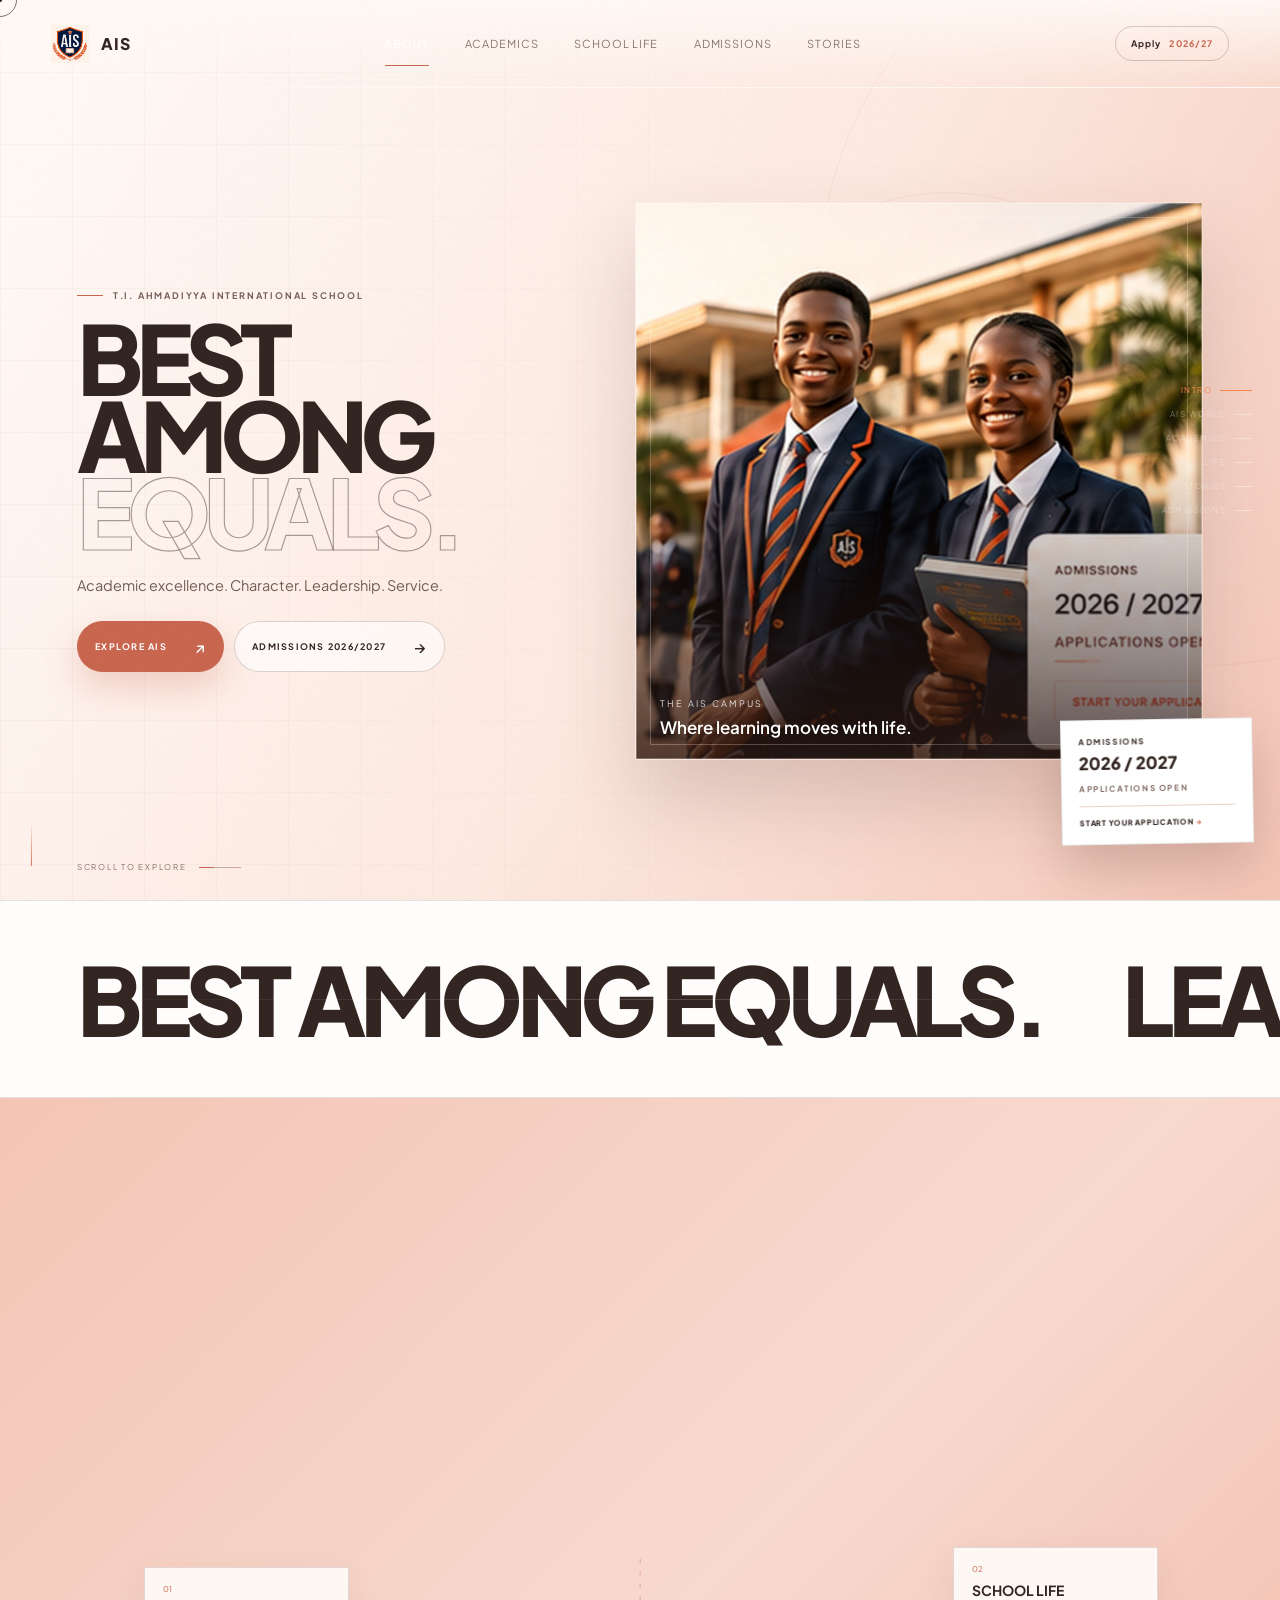
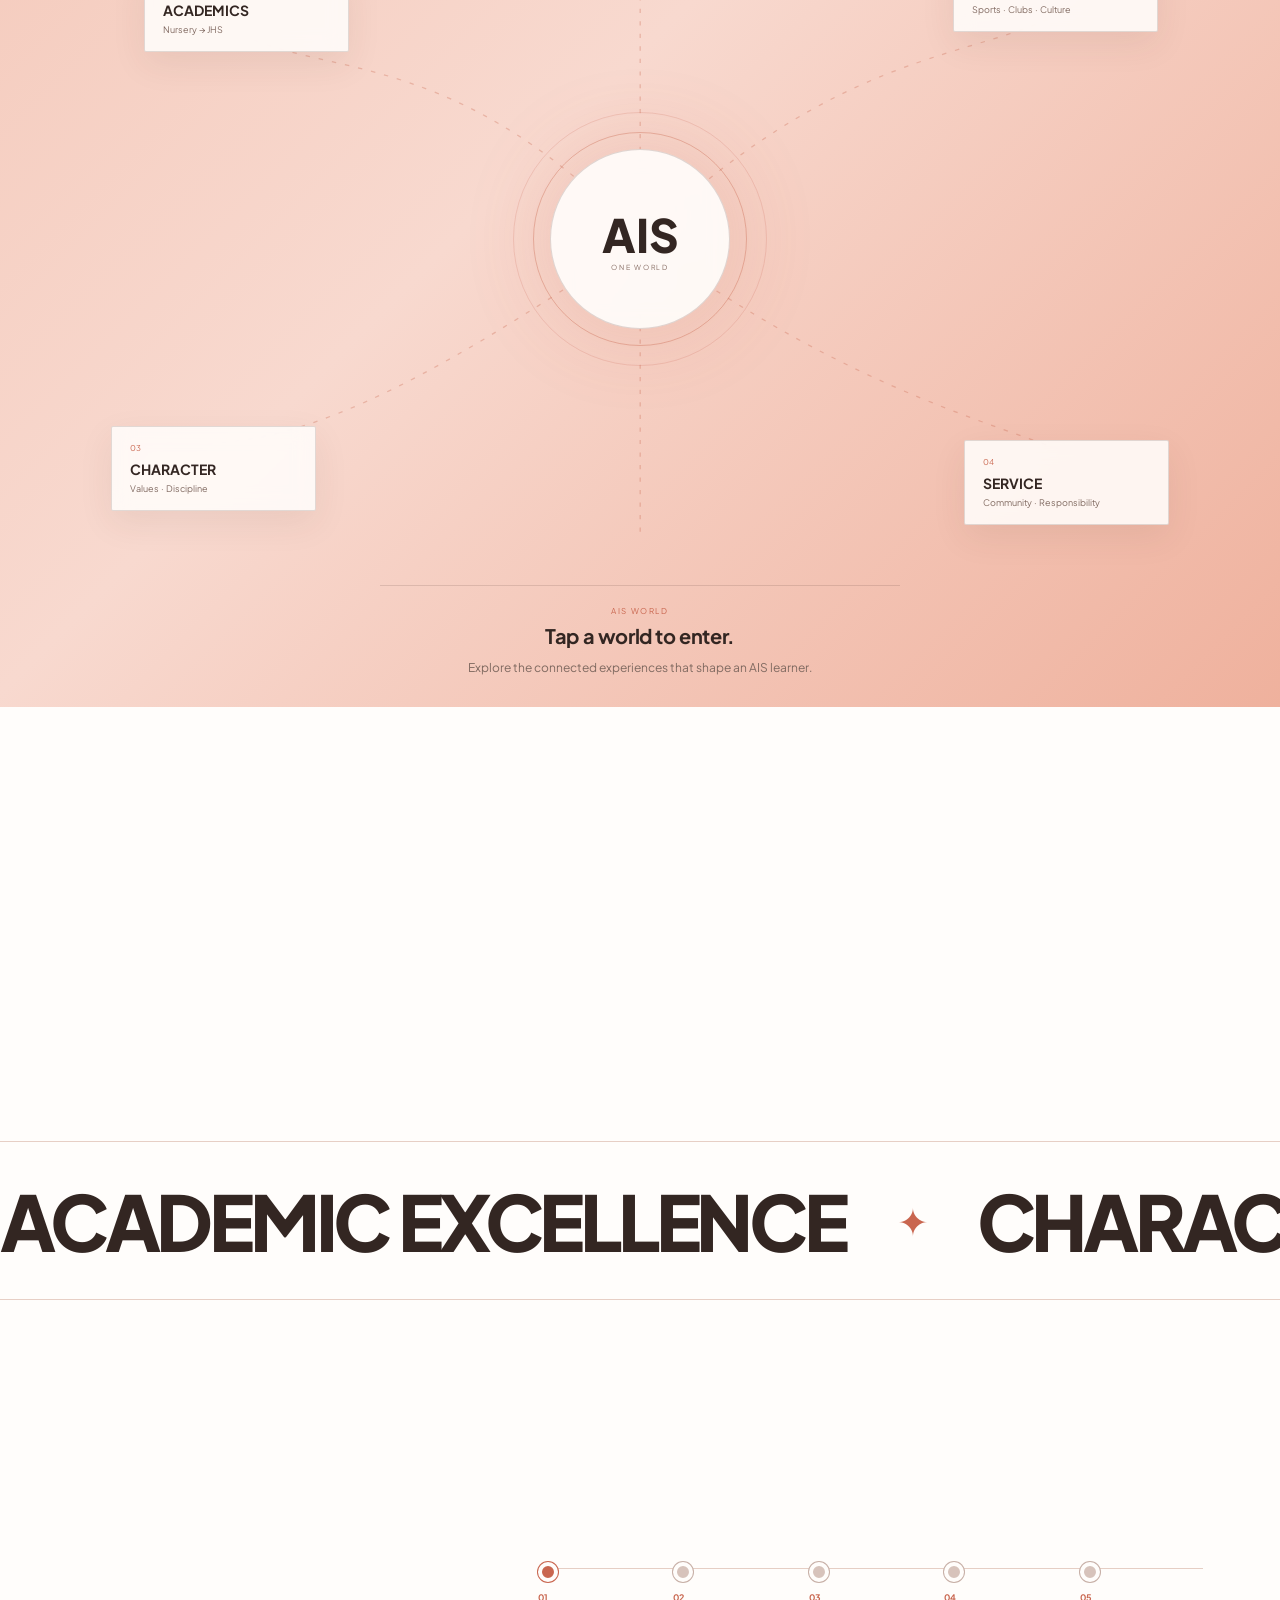
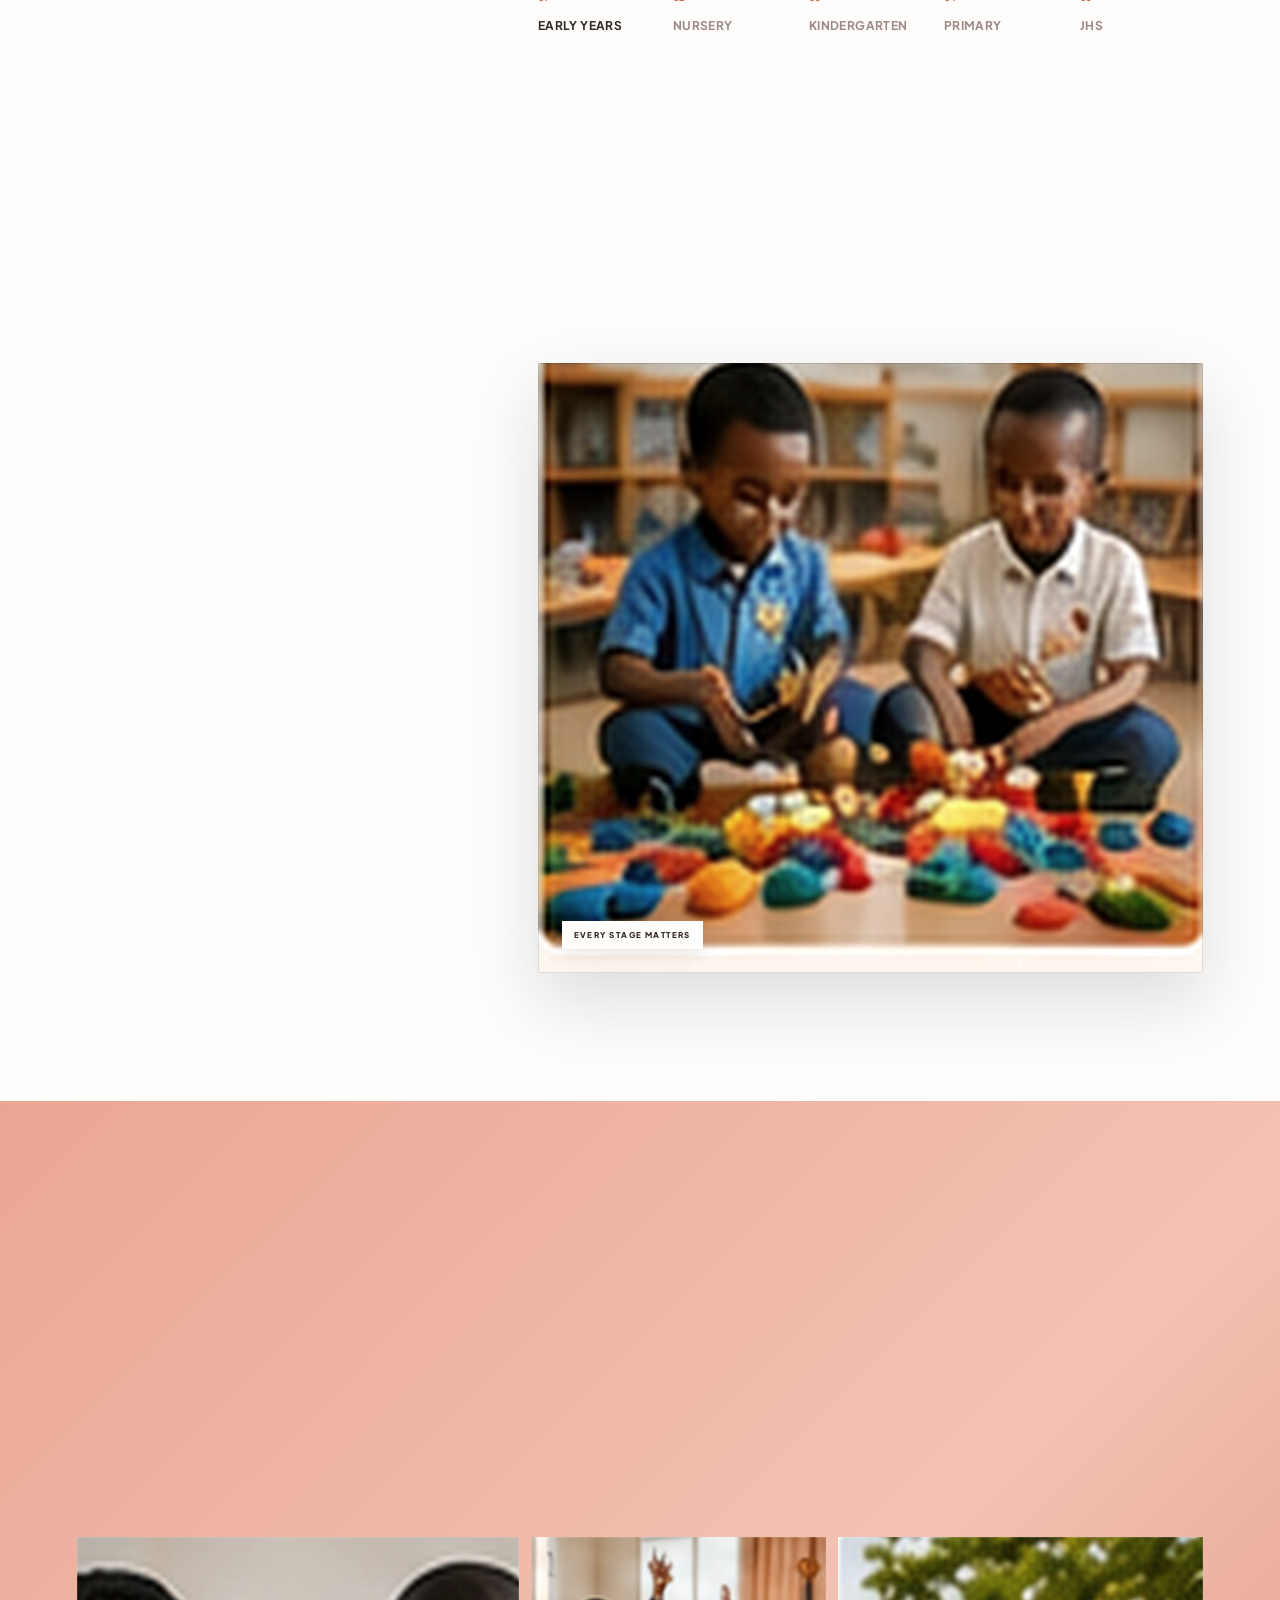
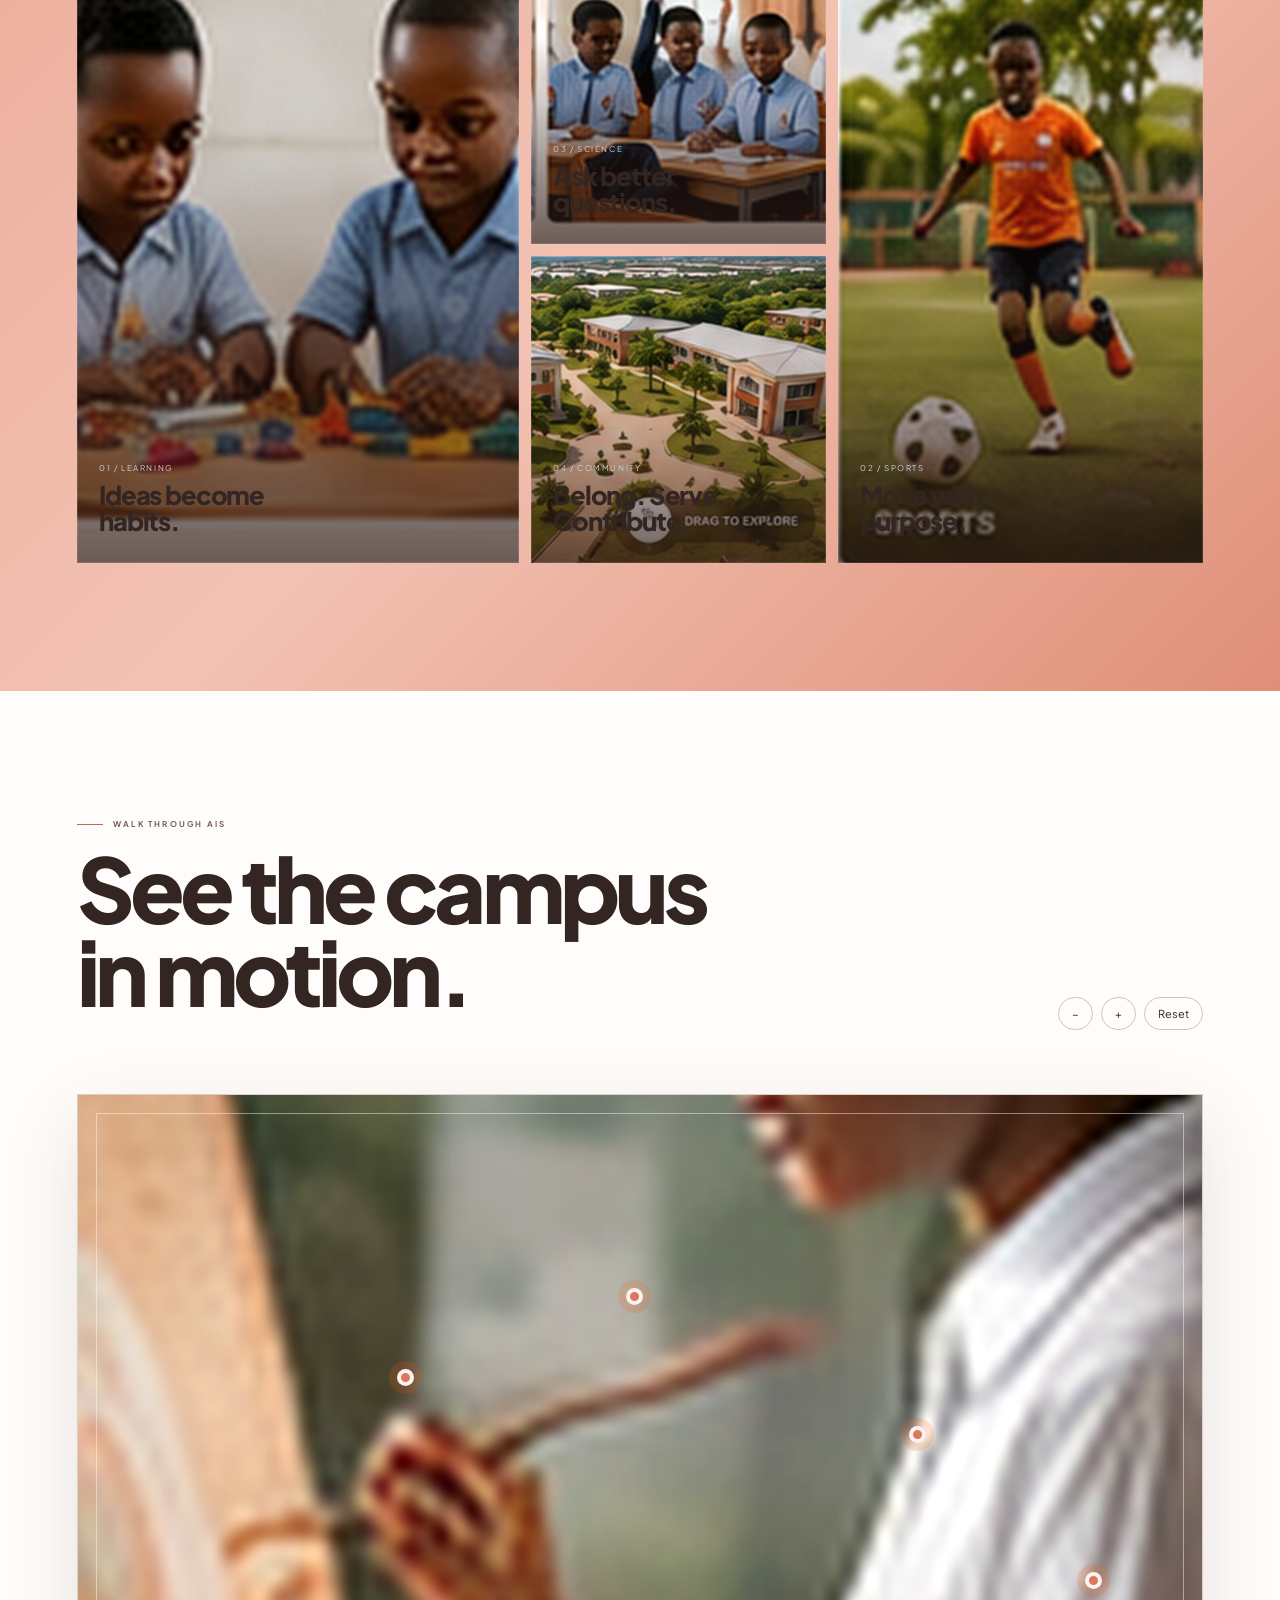
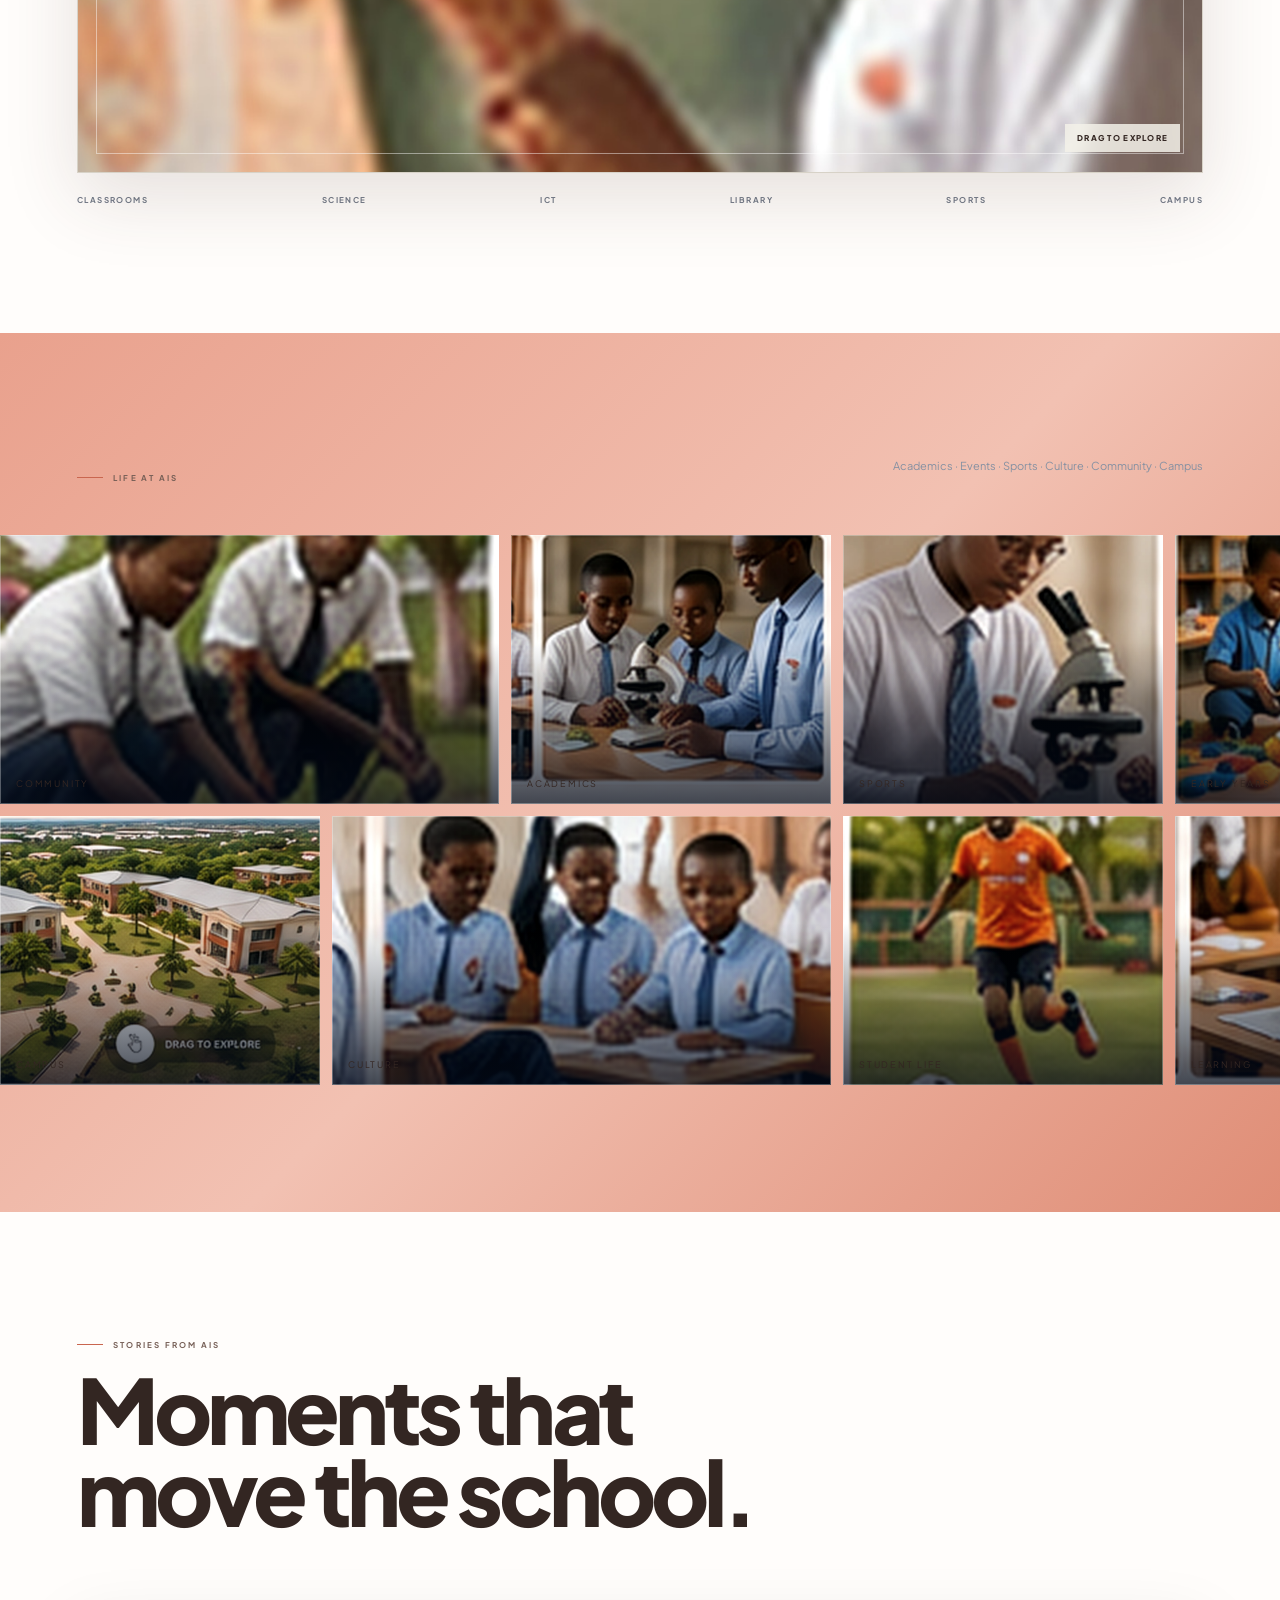
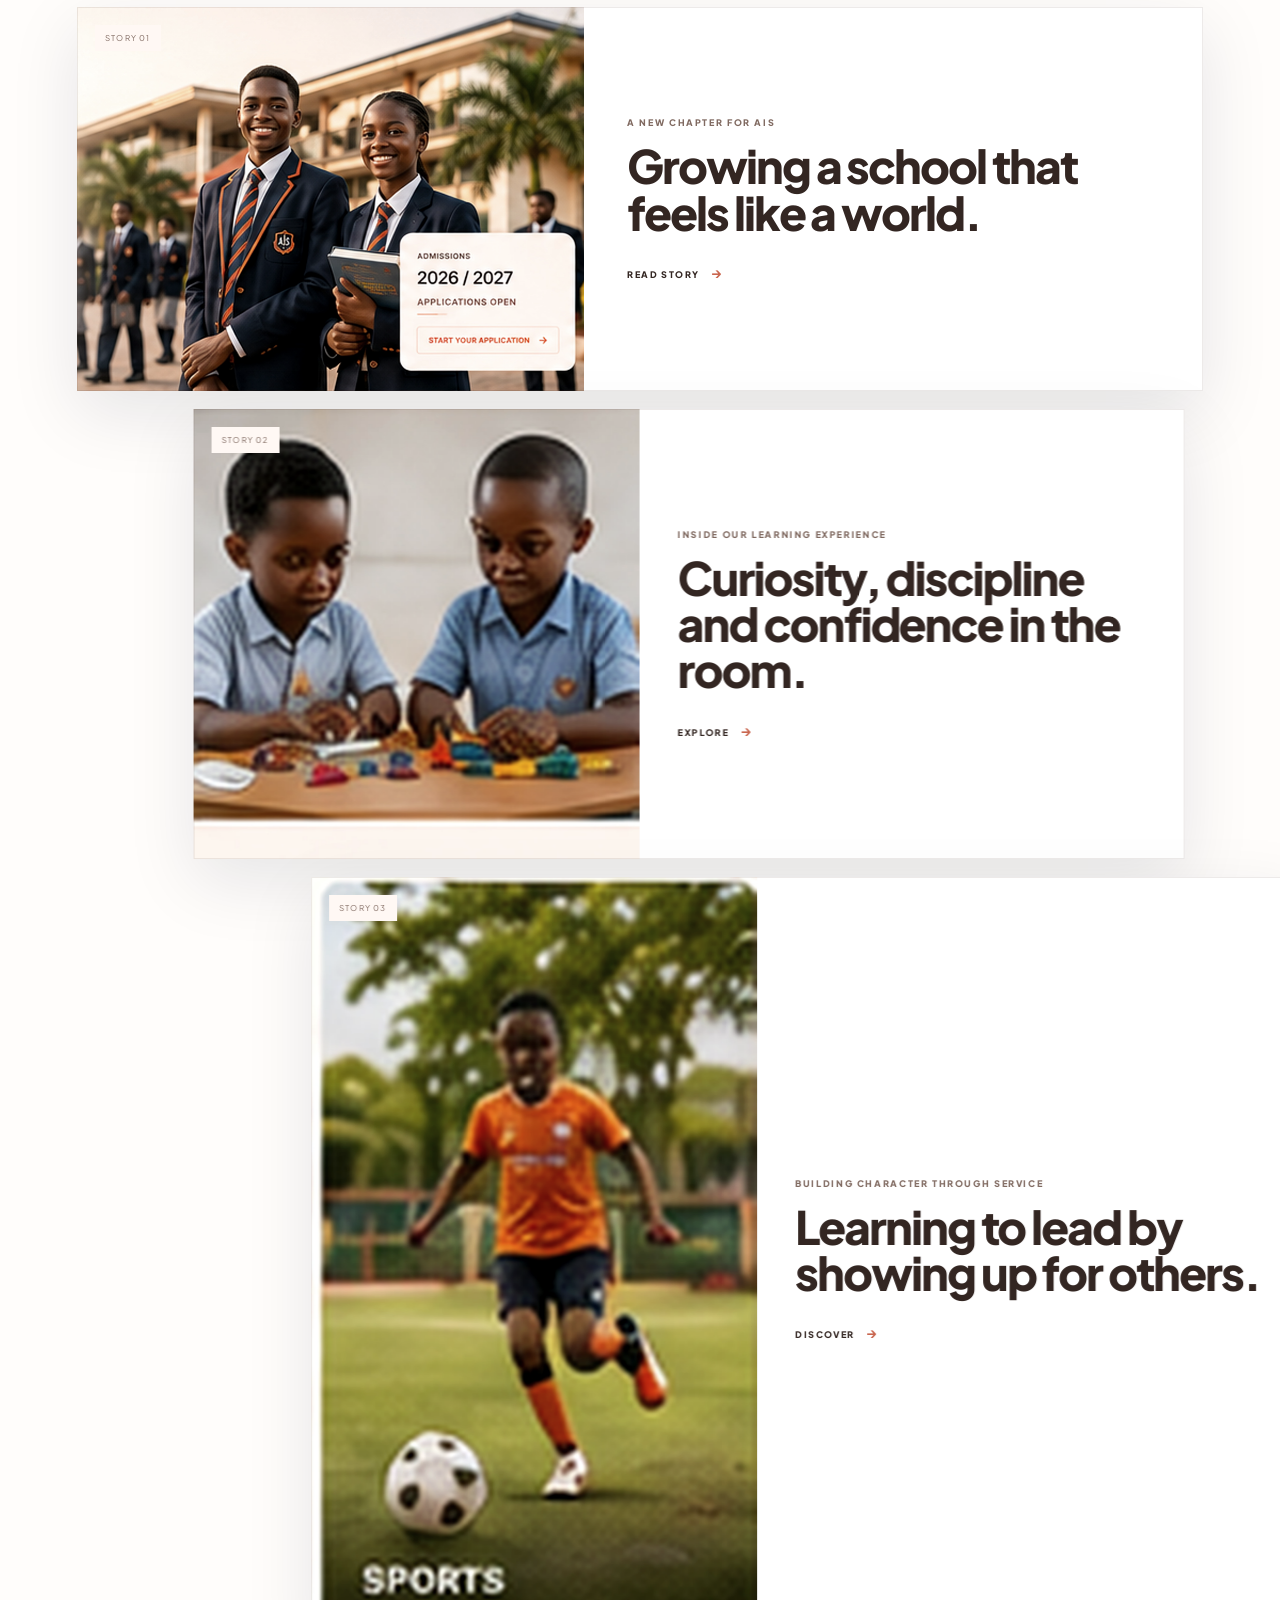
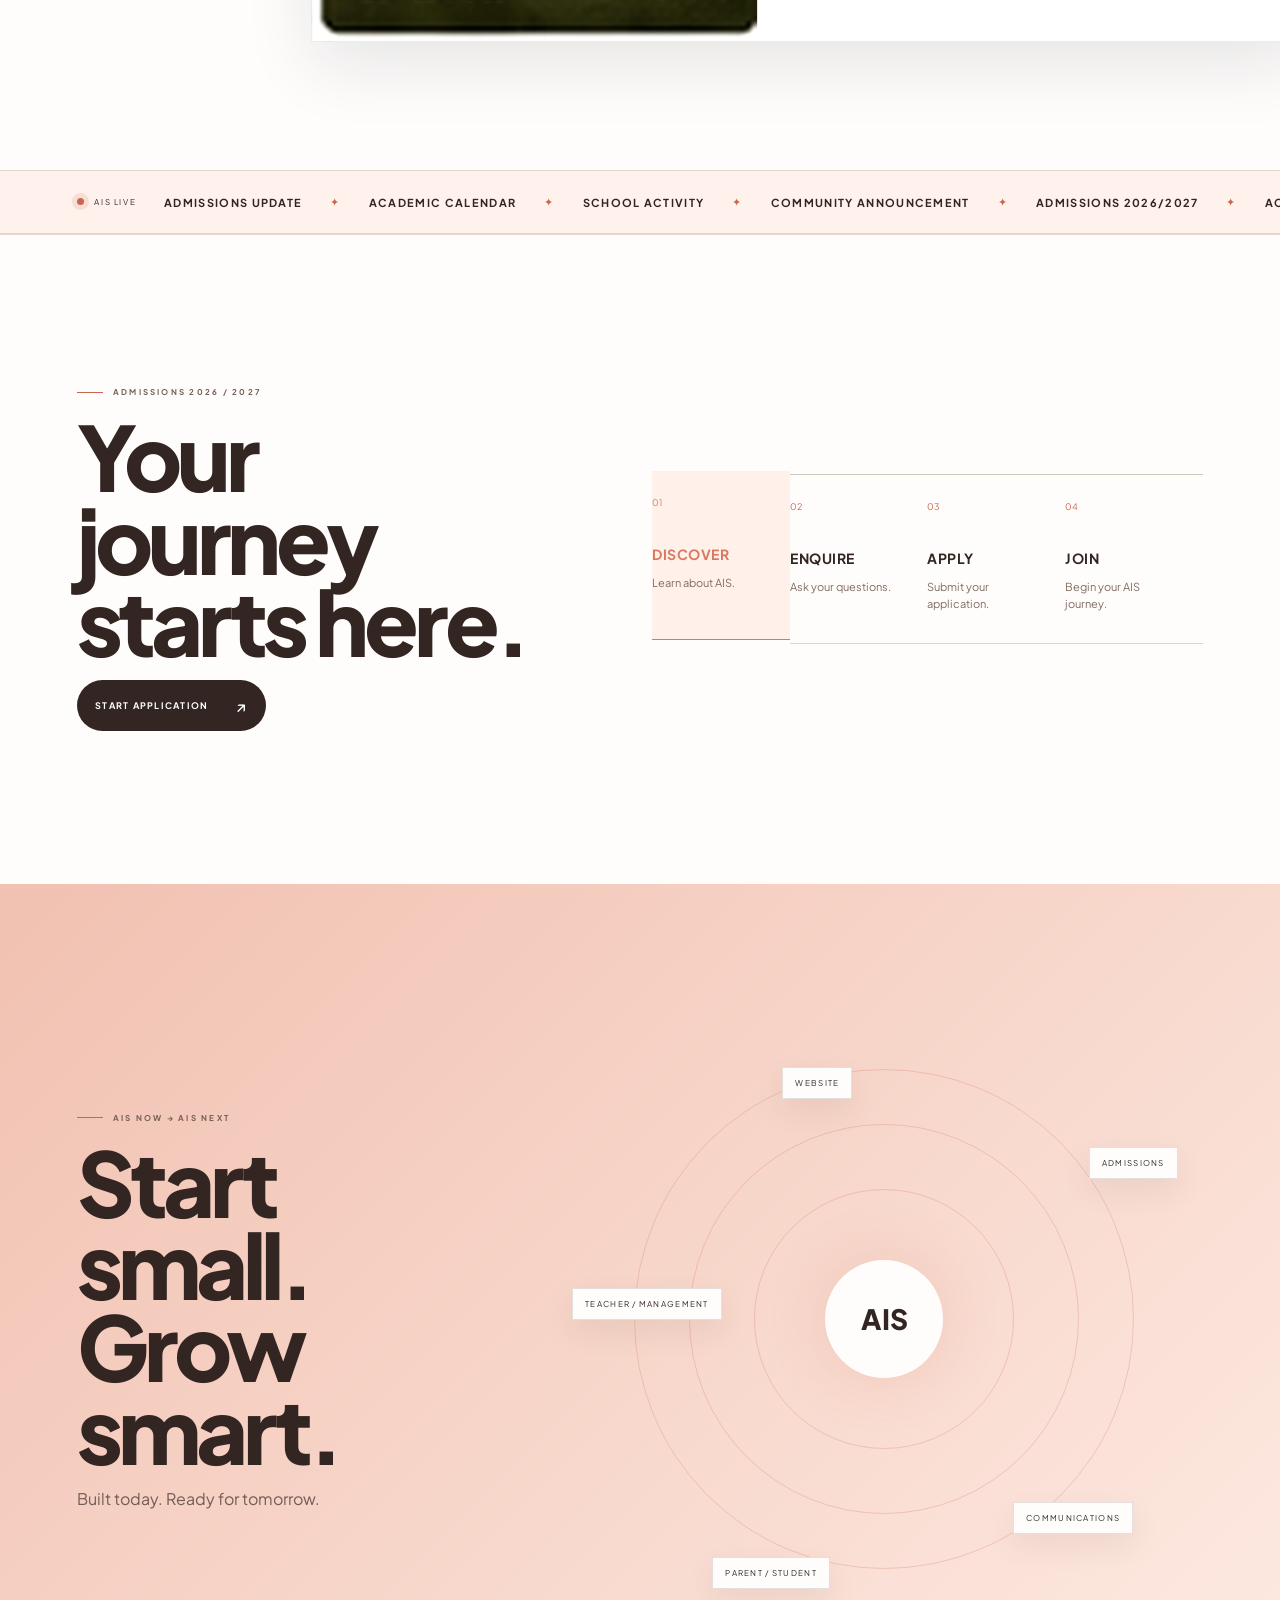
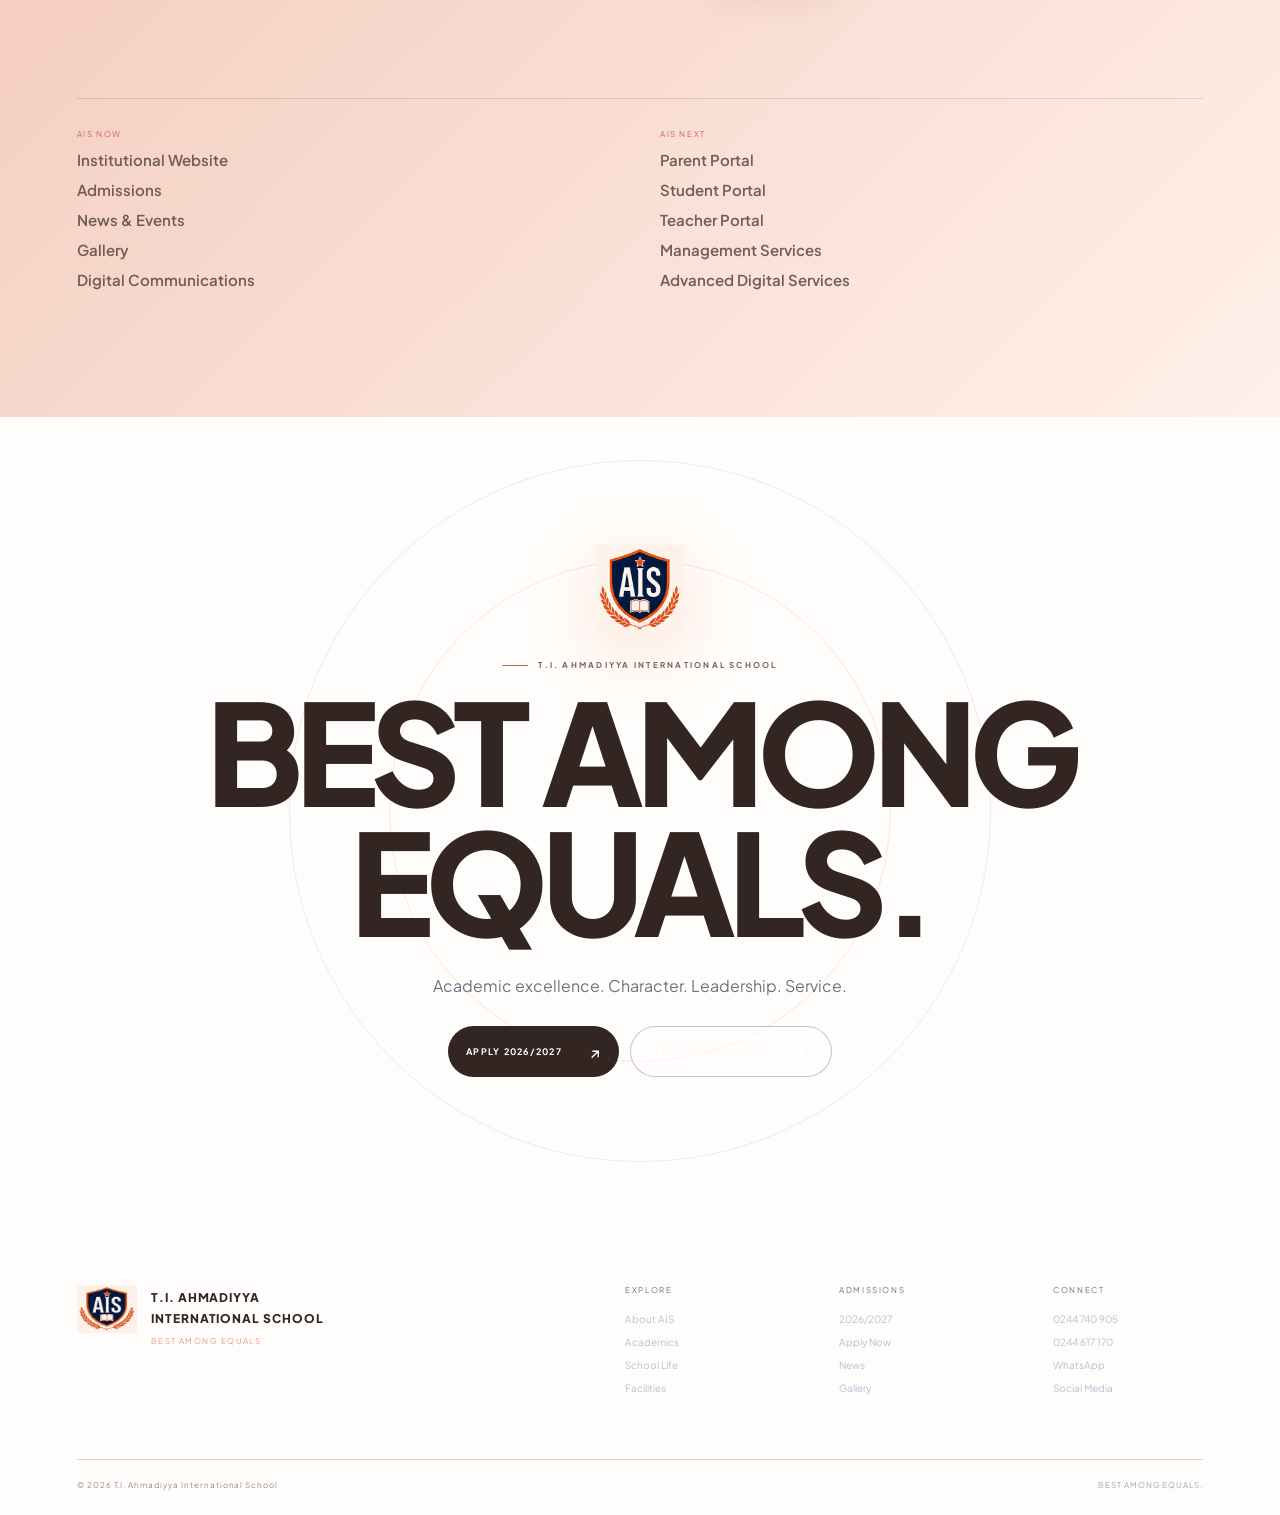
==== index.html @ 8cc14d1c "Add files via upload" ====
<!doctype html>
<html lang="en">
<head>
<meta charset="utf-8">
<meta name="viewport" content="width=device-width, initial-scale=1">
<meta name="theme-color" content="#06152f">
<title>AIS Motion — T.I. Ahmadiyya International School</title>
<meta name="description" content="T.I. Ahmadiyya International School — Best Among Equals. Explore academics, school life, admissions and the AIS experience.">
<meta name="color-scheme" content="dark light">
<link rel="preconnect" href="https://fonts.googleapis.com">
<link rel="preconnect" href="https://fonts.gstatic.com" crossorigin>
<link href="https://fonts.googleapis.com/css2?family=Plus+Jakarta+Sans:wght@400;500;600;700;800&display=swap" rel="stylesheet">
<link rel="stylesheet" href="style.css">
<link rel="stylesheet" href="polish.css">
<link rel="stylesheet" href="mobile.css">
<link rel="stylesheet" href="advanced.css">
<link rel="stylesheet" href="peach-white.css">
<link rel="stylesheet" href="hero-v2.css">
<link rel="stylesheet" href="hero-final.css">
</head>
<body>
<div id="loader" class="loader"><div class="loader-core"><img src="assets/ais-crest.png" alt="AIS crest"><div class="loader-name">T.I. AHMADIYYA INTERNATIONAL SCHOOL</div><div class="loader-line"><span></span></div><div class="loader-motto">BEST AMONG EQUALS</div></div></div>
<div class="noise"></div>
<div class="ambient ambient-a"></div><div class="ambient ambient-b"></div><div class="ambient ambient-c"></div>
<div id="particles"></div>
<header class="nav" id="nav">
  <a class="brand" href="#top"><span class="brand-mark"><img src="assets/ais-crest.png" alt="AIS"></span><span>AIS</span></a>
  <nav class="nav-links">
    <a href="#about">About</a><a href="#world">Academics</a><a href="#life">School Life</a><a href="#admissions">Admissions</a><a href="#stories">Stories</a>
  </nav>
  <a class="nav-apply" href="#admissions">Apply <span>2026/27</span></a>
  <button class="menu" aria-label="Open navigation" aria-expanded="false" type="button"><i></i><i></i></button>
</header>
<main id="top">
<section class="hero" id="about">
  <div class="hero-grid"></div><div class="hero-orbit orbit-1"></div><div class="hero-orbit orbit-2"></div>
  <div class="hero-copy reveal">
    <div class="eyebrow"><span></span> T.I. AHMADIYYA INTERNATIONAL SCHOOL</div>
    <h1><span>BEST</span><span>AMONG</span><span class="outline">EQUALS.</span></h1>
    <p>Academic excellence. Character. Leadership. Service.</p>
    <div class="hero-actions"><a class="btn btn-primary magnetic" href="#world">Explore AIS <b>↗</b></a><a class="btn btn-ghost magnetic" href="#admissions">Admissions 2026/2027 <b>→</b></a></div>
  </div>
  <div class="hero-media" data-parallax="0.08"><img src="assets/campus-walk.jpg" alt="Students walking across the AIS campus"><div class="media-overlay"></div><div class="media-label"><small>THE AIS CAMPUS</small><strong>Where learning moves with life.</strong></div></div>
  <div class="admission-float magnetic"><span>ADMISSIONS</span><strong>2026 / 2027</strong><small>APPLICATIONS OPEN</small><a href="#admissions">START YOUR APPLICATION <b>→</b></a></div>
  <div class="scroll-cue"><span>SCROLL TO EXPLORE</span><i></i></div>
</section>
<section class="transition-statement"><div class="statement-track"><span>BEST AMONG EQUALS.</span><span>LEARN</span><span>GROW</span><span>LEAD</span></div></section>
<section class="world section-dark" id="world">
  <div class="section-intro reveal"><div class="eyebrow"><span></span> THE AIS WORLD</div><h2>A school is more<br><em>than a building.</em></h2><p>It is a connected world of learning, character, service and belonging.</p></div>
  <div class="world-stage">
    <svg class="world-lines" viewBox="0 0 1000 650" preserveAspectRatio="none"><path d="M500 325 C320 120 190 180 120 110 M500 325 C700 120 820 160 900 90 M500 325 C300 470 190 530 80 520 M500 325 C700 480 820 500 930 550"/><path d="M500 325 C500 150 500 110 500 55 M500 325 C500 470 500 530 500 610"/></svg>
    <div class="world-core"><div class="core-ring"></div><span>AIS</span><small>ONE WORLD</small></div>
    <button class="world-node node-a" data-panel="academics"><span>01</span><strong>ACADEMICS</strong><small>Nursery → JHS</small></button>
    <button class="world-node node-b" data-panel="life"><span>02</span><strong>SCHOOL LIFE</strong><small>Sports · Clubs · Culture</small></button>
    <button class="world-node node-c" data-panel="character"><span>03</span><strong>CHARACTER</strong><small>Values · Discipline</small></button>
    <button class="world-node node-d" data-panel="service"><span>04</span><strong>SERVICE</strong><small>Community · Responsibility</small></button>
  </div>
  <div class="world-panel" id="worldPanel"><div class="panel-kicker">AIS WORLD</div><h3>Tap a world to enter.</h3><p>Explore the connected experiences that shape an AIS learner.</p></div>
</section>
<section class="values section-light">
  <div class="values-head reveal"><div><div class="eyebrow dark"><span></span> KINETIC AIS VALUES</div><h2>What we build<br><em>into every learner.</em></h2></div><p>Four principles. One identity. A culture that travels with students beyond the classroom.</p></div>
  <div class="value-marquee"><div class="value-track"><span>ACADEMIC EXCELLENCE</span><i>✦</i><span>CHARACTER</span><i>✦</i><span>LEADERSHIP</span><i>✦</i><span>SERVICE</span><i>✦</i><span>ACADEMIC EXCELLENCE</span><i>✦</i><span>CHARACTER</span><i>✦</i></div></div>
</section>
<section class="journey section-light" id="academics">
  <div class="journey-copy reveal"><div class="eyebrow dark"><span></span> ACADEMIC JOURNEY</div><h2>Every stage<br><em>matters.</em></h2><p id="journeyText">A confident beginning.</p></div>
  <div class="journey-rail"><div class="journey-progress"><span></span></div><div class="journey-items">
    <button class="journey-item active" data-stage="EARLY YEARS" data-text="A confident beginning." data-img="assets/early-years.jpg"><b>01</b><span>EARLY YEARS</span></button>
    <button class="journey-item" data-stage="NURSERY" data-text="Curiosity, discovery and early development." data-img="assets/classroom-young.jpg"><b>02</b><span>NURSERY</span></button>
    <button class="journey-item" data-stage="KINDERGARTEN" data-text="Building confidence through purposeful learning." data-img="assets/classroom-front.jpg"><b>03</b><span>KINDERGARTEN</span></button>
    <button class="journey-item" data-stage="PRIMARY" data-text="Strong foundations for lifelong learning." data-img="assets/classroom-wide.jpg"><b>04</b><span>PRIMARY</span></button>
    <button class="journey-item" data-stage="JUNIOR HIGH SCHOOL" data-text="Learning, independence and preparation for the future." data-img="assets/classroom-teacher.jpg"><b>05</b><span>JHS</span></button>
  </div></div>
  <div class="journey-image"><img id="journeyImage" src="assets/early-years.jpg" alt="AIS learners"><div class="journey-tag">EVERY STAGE MATTERS</div></div>
</section>
<section class="experience section-dark" id="life">
  <div class="section-intro reveal"><div class="eyebrow"><span></span> SCHOOL EXPERIENCE</div><h2>Learning doesn't<br><em>stand still.</em></h2><p>Classrooms, sports, science, community and culture move together.</p></div>
  <div class="experience-grid">
    <div class="experience-card big" data-depth="0.04"><img src="assets/classroom-wide.jpg" alt="AIS classroom"><div><small>01 / LEARNING</small><h3>Ideas become<br>habits.</h3></div></div>
    <div class="experience-card tall" data-depth="0.08"><img src="assets/sports-groups.jpg" alt="AIS sports"><div><small>02 / SPORTS</small><h3>Move with<br>purpose.</h3></div></div>
    <div class="experience-card small" data-depth="0.06"><img src="assets/classroom-front.jpg" alt="AIS students"><div><small>03 / SCIENCE</small><h3>Ask better<br>questions.</h3></div></div>
    <div class="experience-card small" data-depth="0.1"><img src="assets/green-campus.jpg" alt="AIS campus"><div><small>04 / COMMUNITY</small><h3>Belong. Serve.<br>Contribute.</h3></div></div>
  </div>
</section>
<section class="walkthrough section-light">
  <div class="walk-head"><div><div class="eyebrow dark"><span></span> WALK THROUGH AIS</div><h2>See the campus<br><em>in motion.</em></h2></div><div class="walk-controls"><button id="zoomOut">−</button><button id="zoomIn">+</button><button id="resetView">Reset</button></div></div>
  <div class="campus-view" id="campusView"><div class="campus-image" id="campusImage"><img src="assets/school-building.jpg" alt="AIS school building"><div class="hotspot hs1" data-label="CLASSROOMS"></div><div class="hotspot hs2" data-label="CAMPUS"></div><div class="hotspot hs3" data-label="SPORTS"></div><div class="hotspot hs4" data-label="LEARNING"></div></div><div class="drag-hint">DRAG TO EXPLORE</div></div>
  <div class="walk-tags"><span>CLASSROOMS</span><span>SCIENCE</span><span>ICT</span><span>LIBRARY</span><span>SPORTS</span><span>CAMPUS</span></div>
</section>
<section class="gallery section-dark">
  <div class="gallery-head"><div class="eyebrow"><span></span> LIFE AT AIS</div><p>Academics · Events · Sports · Culture · Community · Campus</p></div>
  <div class="gallery-row row-a"><div class="gallery-card wide"><img src="assets/campus-walk-alt.jpg"><span>COMMUNITY</span></div><div class="gallery-card"><img src="assets/classroom-teacher.jpg"><span>ACADEMICS</span></div><div class="gallery-card"><img src="assets/sports-stretch.jpg"><span>SPORTS</span></div><div class="gallery-card"><img src="assets/early-years.jpg"><span>EARLY YEARS</span></div></div>
  <div class="gallery-row row-b"><div class="gallery-card"><img src="assets/green-campus.jpg"><span>CAMPUS</span></div><div class="gallery-card wide"><img src="assets/classroom-front.jpg"><span>CULTURE</span></div><div class="gallery-card"><img src="assets/sports-groups.jpg"><span>STUDENT LIFE</span></div><div class="gallery-card"><img src="assets/classroom-young.jpg"><span>LEARNING</span></div></div>
</section>
<section class="stories section-light" id="stories">
  <div class="section-intro dark reveal"><div class="eyebrow dark"><span></span> STORIES FROM AIS</div><h2>Moments that<br><em>move the school.</em></h2></div>
  <div class="story-stack">
    <article class="story-card story-1"><div class="story-index">STORY 01</div><img src="assets/campus-walk.jpg"><div class="story-content"><small>A NEW CHAPTER FOR AIS</small><h3>Growing a school that feels like a world.</h3><a href="#">READ STORY <b>→</b></a></div></article>
    <article class="story-card story-2"><div class="story-index">STORY 02</div><img src="assets/classroom-wide.jpg"><div class="story-content"><small>INSIDE OUR LEARNING EXPERIENCE</small><h3>Curiosity, discipline and confidence in the room.</h3><a href="#">EXPLORE <b>→</b></a></div></article>
    <article class="story-card story-3"><div class="story-index">STORY 03</div><img src="assets/sports-groups.jpg"><div class="story-content"><small>BUILDING CHARACTER THROUGH SERVICE</small><h3>Learning to lead by showing up for others.</h3><a href="#">DISCOVER <b>→</b></a></div></article>
  </div>
</section>
<section class="live section-dark">
  <div class="live-label"><span class="live-dot"></span> AIS LIVE</div><div class="ticker"><div class="ticker-track"><span>ADMISSIONS UPDATE</span><i>✦</i><span>ACADEMIC CALENDAR</span><i>✦</i><span>SCHOOL ACTIVITY</span><i>✦</i><span>COMMUNITY ANNOUNCEMENT</span><i>✦</i><span>ADMISSIONS 2026/2027</span><i>✦</i><span>ACADEMIC CALENDAR</span><i>✦</i></div></div>
</section>
<section class="admissions section-light" id="admissions">
  <div class="admission-main reveal"><div class="eyebrow dark"><span></span> ADMISSIONS 2026 / 2027</div><h2>Your journey<br><em>starts here.</em></h2><a class="btn btn-dark magnetic" href="#">Start application <b>↗</b></a></div>
  <div class="admission-steps"><div class="step active"><span>01</span><strong>DISCOVER</strong><p>Learn about AIS.</p></div><div class="step"><span>02</span><strong>ENQUIRE</strong><p>Ask your questions.</p></div><div class="step"><span>03</span><strong>APPLY</strong><p>Submit your application.</p></div><div class="step"><span>04</span><strong>JOIN</strong><p>Begin your AIS journey.</p></div></div>
</section>
<section class="next section-dark">
  <div class="next-copy"><div class="eyebrow"><span></span> AIS NOW → AIS NEXT</div><h2>Start small.<br><em>Grow smart.</em></h2><p>Built today. Ready for tomorrow.</p></div>
  <div class="orbit-network"><div class="orbit o1"></div><div class="orbit o2"></div><div class="orbit o3"></div><div class="network-core">AIS</div><button class="net-node n1">WEBSITE</button><button class="net-node n2">ADMISSIONS</button><button class="net-node n3">COMMUNICATIONS</button><button class="net-node n4">PARENT / STUDENT</button><button class="net-node n5">TEACHER / MANAGEMENT</button></div>
  <div class="now-next-grid"><div><small>AIS NOW</small><span>Institutional Website</span><span>Admissions</span><span>News & Events</span><span>Gallery</span><span>Digital Communications</span></div><div><small>AIS NEXT</small><span>Parent Portal</span><span>Student Portal</span><span>Teacher Portal</span><span>Management Services</span><span>Advanced Digital Services</span></div></div>
</section>
<section class="final-cta"><div class="cta-particles"></div><img src="assets/ais-crest.png" alt="AIS crest"><div class="eyebrow dark"><span></span> T.I. AHMADIYYA INTERNATIONAL SCHOOL</div><h2>BEST AMONG<br><em>EQUALS.</em></h2><p>Academic excellence. Character. Leadership. Service.</p><div class="hero-actions"><a class="btn btn-dark magnetic" href="#admissions">Apply 2026/2027 <b>↗</b></a><a class="btn btn-light magnetic" href="#top">Explore the school <b>↑</b></a></div></section>
</main>
<footer><div class="footer-top"><div class="footer-brand"><img src="assets/ais-crest.png"><div><strong>T.I. AHMADIYYA<br>INTERNATIONAL SCHOOL</strong><span>BEST AMONG EQUALS</span></div></div><div class="footer-cols"><div><small>EXPLORE</small><a href="#about">About AIS</a><a href="#academics">Academics</a><a href="#life">School Life</a><a href="#world">Facilities</a></div><div><small>ADMISSIONS</small><a href="#admissions">2026/2027</a><a href="#admissions">Apply Now</a><a href="#stories">News</a><a href="#stories">Gallery</a></div><div><small>CONNECT</small><a href="#">0244 740 905</a><a href="#">0244 617 170</a><a href="#">WhatsApp</a><a href="#">Social Media</a></div></div></div><div class="footer-bottom"><span>© 2026 T.I. Ahmadiyya International School</span><span>BEST AMONG EQUALS.</span></div></footer>
<script src="script.js"></script>
<script src="advanced.js"></script>
</body>
</html>
---- style.css ----
:root{--navy:#06152f;--navy2:#0b2146;--orange:#ef5b17;--orange2:#ff7a2f;--paper:#f4f1e9;--ink:#0c1728;--muted:#aab4c3;--line:rgba(255,255,255,.13);--ease:cubic-bezier(.2,.8,.2,1)}
*{box-sizing:border-box}html{scroll-behavior:smooth}body{margin:0;font-family:'DM Sans',sans-serif;background:var(--navy);color:#fff;overflow-x:hidden}a{color:inherit;text-decoration:none}button{font:inherit;color:inherit}img{display:block;max-width:100%}.noise{position:fixed;inset:0;pointer-events:none;z-index:1000;opacity:.045;background-image:url("data:image/svg+xml,%3Csvg viewBox='0 0 180 180' xmlns='http://www.w3.org/2000/svg'%3E%3Cfilter id='n'%3E%3CfeTurbulence type='fractalNoise' baseFrequency='.9' numOctaves='3' stitchTiles='stitch'/%3E%3C/filter%3E%3Crect width='100%25' height='100%25' filter='url(%23n)' opacity='.4'/%3E%3C/svg%3E")}.loader{position:fixed;inset:0;background:#031126;z-index:2000;display:grid;place-items:center;transition:opacity .8s var(--ease),visibility .8s}.loader.done{opacity:0;visibility:hidden}.loader-core{text-align:center}.loader-core img{width:92px;height:92px;margin:0 auto 24px;filter:drop-shadow(0 0 25px rgba(239,91,23,.25))}.loader-name{font:700 12px/1.3 Manrope;letter-spacing:.25em}.loader-motto{font-size:10px;letter-spacing:.35em;color:var(--orange2);margin-top:12px}.loader-line{width:180px;height:1px;background:#18325b;margin:18px auto}.loader-line span{display:block;width:0;height:100%;background:var(--orange);animation:load 1.4s .1s forwards}.ambient{position:fixed;border-radius:50%;filter:blur(100px);opacity:.18;pointer-events:none;z-index:0}.ambient-a{width:380px;height:380px;background:#0d54b5;top:15%;left:-140px;animation:float 9s ease-in-out infinite}.ambient-b{width:300px;height:300px;background:#ef5b17;right:-100px;top:45%;animation:float 11s 1s ease-in-out infinite reverse}.ambient-c{width:260px;height:260px;background:#4c7cff;left:40%;bottom:-100px;animation:float 12s 2s ease-in-out infinite}.nav{position:fixed;top:0;left:0;right:0;height:78px;z-index:100;display:flex;align-items:center;justify-content:space-between;padding:0 4.5vw;border-bottom:1px solid transparent;transition:.4s var(--ease);background:linear-gradient(180deg,rgba(3,17,38,.72),transparent)}.nav.scrolled{height:62px;background:rgba(3,17,38,.82);backdrop-filter:blur(18px);border-color:var(--line)}.brand{display:flex;align-items:center;gap:10px;font:800 17px Manrope;letter-spacing:.06em}.brand-mark{width:32px;height:32px;display:grid;place-items:center}.brand-mark img{width:100%;height:100%;object-fit:contain}.nav-links{display:flex;gap:30px;font-size:12px;color:#d4dbe6}.nav-links a{position:relative}.nav-links a:after{content:'';position:absolute;left:0;bottom:-8px;width:0;height:1px;background:var(--orange2);transition:.3s}.nav-links a:hover:after{width:100%}.nav-apply{font-size:11px;font-weight:700;letter-spacing:.12em;border:1px solid rgba(255,255,255,.22);padding:12px 15px;border-radius:100px}.nav-apply span{color:var(--orange2);margin-left:5px}.menu{display:none;background:none;border:0}.hero{position:relative;min-height:100vh;padding:150px 6vw 80px;display:grid;grid-template-columns:1.02fr .98fr;align-items:center;gap:4vw;overflow:hidden}.hero-grid{position:absolute;inset:0;background-image:linear-gradient(rgba(255,255,255,.04) 1px,transparent 1px),linear-gradient(90deg,rgba(255,255,255,.04) 1px,transparent 1px);background-size:72px 72px;mask-image:linear-gradient(90deg,#000 0%,transparent 78%);animation:gridMove 18s linear infinite}.hero-orbit{position:absolute;border:1px solid rgba(255,255,255,.08);border-radius:50%;pointer-events:none}.orbit-1{width:60vw;height:60vw;right:-24vw;top:-8vw;animation:spin 32s linear infinite}.orbit-2{width:36vw;height:36vw;right:8vw;top:15vw;animation:spin 21s linear infinite reverse}.hero-copy{position:relative;z-index:3}.eyebrow{display:flex;align-items:center;gap:10px;font-size:10px;font-weight:700;letter-spacing:.24em;color:#b8c4d7}.eyebrow span{width:26px;height:1px;background:var(--orange2);display:inline-block}.hero h1{font:800 clamp(66px,8.5vw,145px)/.82 Manrope;letter-spacing:-.07em;margin:25px 0}.hero h1 span{display:block;animation:heroText 1s var(--ease) both}.hero h1 span:nth-child(2){animation-delay:.08s}.hero h1 span:nth-child(3){animation-delay:.16s}.hero h1 .outline{color:transparent;-webkit-text-stroke:1px rgba(255,255,255,.65)}.hero p{font-size:16px;color:#b8c3d1;max-width:460px;margin:0 0 28px}.hero-actions{display:flex;gap:12px;flex-wrap:wrap}.btn{display:inline-flex;align-items:center;gap:28px;padding:15px 18px;border-radius:999px;font-size:11px;font-weight:700;letter-spacing:.08em;text-transform:uppercase;transition:.35s var(--ease);border:1px solid transparent}.btn b{font-size:16px;font-weight:500}.btn-primary{background:var(--orange);box-shadow:0 15px 35px rgba(239,91,23,.2)}.btn-primary:hover{transform:translateY(-4px);box-shadow:0 22px 45px rgba(239,91,23,.35)}.btn-ghost{border-color:rgba(255,255,255,.2);background:rgba(255,255,255,.04)}.btn-ghost:hover{background:rgba(255,255,255,.1);transform:translateY(-4px)}.btn-dark{background:var(--navy);color:#fff}.btn-light{border-color:rgba(6,21,47,.25);color:var(--navy);background:rgba(255,255,255,.45)}.hero-media{position:relative;z-index:2;height:min(72vh,700px);overflow:hidden;border-radius:4px;box-shadow:0 40px 80px rgba(0,0,0,.3);transform:translateZ(0)}.hero-media img{width:100%;height:100%;object-fit:cover;transform:scale(1.08);animation:mediaDrift 16s ease-in-out infinite alternate}.media-overlay{position:absolute;inset:0;background:linear-gradient(180deg,transparent 45%,rgba(2,12,28,.86))}.media-label{position:absolute;bottom:28px;left:28px;right:28px}.media-label small{font-size:9px;letter-spacing:.22em;color:#e6ebf2}.media-label strong{display:block;font:600 22px Manrope;margin-top:7px}.admission-float{position:absolute;right:4vw;bottom:11vh;z-index:5;background:#f6f2e9;color:var(--ink);padding:18px 20px;width:210px;box-shadow:0 25px 50px rgba(0,0,0,.25);transform:rotate(-2deg);animation:floatCard 5s ease-in-out infinite}.admission-float span,.admission-float small{display:block;font-size:8px;font-weight:700;letter-spacing:.2em}.admission-float strong{display:block;font:800 20px Manrope;margin:5px 0 10px}.admission-float small{color:#5d6470}.admission-float a{display:block;border-top:1px solid #d5d1c7;padding-top:11px;margin-top:12px;font-size:9px;font-weight:800;letter-spacing:.1em}.admission-float a b{color:var(--orange)}.scroll-cue{position:absolute;left:6vw;bottom:28px;display:flex;align-items:center;gap:12px;color:#77849a;font-size:8px;letter-spacing:.22em}.scroll-cue i{width:42px;height:1px;background:#51617a;position:relative;overflow:hidden}.scroll-cue i:after{content:'';position:absolute;width:15px;height:100%;background:#fff;animation:scrollLine 2s infinite}.transition-statement{height:28vh;min-height:210px;background:var(--navy);overflow:hidden;display:flex;align-items:center;border-top:1px solid var(--line);border-bottom:1px solid var(--line)}.statement-track{display:flex;gap:70px;white-space:nowrap;animation:marquee 28s linear infinite;font:800 clamp(55px,9vw,150px)/1 Manrope;letter-spacing:-.07em;color:#fff}.statement-track span:nth-child(3){color:transparent;-webkit-text-stroke:1px rgba(255,255,255,.35)}.section-dark{background:var(--navy);position:relative}.section-light{background:var(--paper);color:var(--ink);position:relative}.world{padding:130px 6vw 110px;min-height:1000px;overflow:hidden}.section-intro{position:relative;z-index:3}.section-intro h2,.values h2,.journey h2,.walkthrough h2,.admissions h2,.next h2,.final-cta h2{font:800 clamp(48px,6vw,92px)/.92 Manrope;letter-spacing:-.06em;margin:18px 0}.section-intro h2 em,.values h2 em,.journey h2 em,.walkthrough h2 em,.admissions h2 em,.next h2 em,.final-cta h2 em{font-style:normal;color:transparent;-webkit-text-stroke:1px currentColor}.section-intro p{max-width:430px;color:#aab5c6;line-height:1.7}.world-stage{position:relative;height:650px;max-width:1100px;margin:10px auto 0}.world-lines{position:absolute;inset:0;width:100%;height:100%;opacity:.55}.world-lines path{fill:none;stroke:rgba(239,91,23,.5);stroke-width:1.2;stroke-dasharray:4 8;animation:dash 16s linear infinite}.world-core{position:absolute;left:50%;top:50%;width:170px;height:170px;transform:translate(-50%,-50%);border:1px solid rgba(255,255,255,.25);border-radius:50%;display:grid;place-items:center;align-content:center;background:rgba(5,18,40,.82);backdrop-filter:blur(10px);box-shadow:0 0 90px rgba(239,91,23,.12)}.world-core:before,.world-core:after{content:'';position:absolute;border:1px solid rgba(239,91,23,.35);border-radius:50%;inset:-18px;animation:pulse 3s infinite}.world-core:after{inset:-38px;opacity:.5;animation-delay:1s}.world-core span{font:800 42px Manrope}.world-core small{font-size:7px;letter-spacing:.25em;color:#8794a8}.world-node{position:absolute;background:rgba(7,22,46,.75);border:1px solid rgba(255,255,255,.15);padding:14px 16px;text-align:left;min-width:175px;cursor:pointer;backdrop-filter:blur(10px);transition:.35s var(--ease)}.world-node:hover,.world-node.active{transform:scale(1.06);border-color:rgba(239,91,23,.7);box-shadow:0 20px 50px rgba(0,0,0,.2)}.world-node span{display:block;font-size:8px;color:var(--orange2);margin-bottom:7px}.world-node strong{display:block;font:700 13px Manrope}.world-node small{display:block;color:#8592a7;font-size:9px;margin-top:5px}.node-a{left:6%;top:10%}.node-b{right:4%;top:7%}.node-c{left:3%;bottom:10%}.node-d{right:3%;bottom:8%}.world-panel{position:absolute;bottom:38px;left:50%;transform:translateX(-50%);width:min(520px,90%);text-align:center;border-top:1px solid var(--line);padding-top:20px;color:#95a3b8}.world-panel h3{font:700 20px Manrope;color:#fff;margin:7px 0}.world-panel p{font-size:12px}.panel-kicker{font-size:8px;letter-spacing:.2em;color:var(--orange2)}.values{padding:130px 0 120px;overflow:hidden}.values-head{display:flex;justify-content:space-between;gap:50px;padding:0 6vw;align-items:end}.values-head p{max-width:370px;color:#677181;line-height:1.7;font-size:13px}.eyebrow.dark{color:#5c6675}.value-marquee{margin-top:100px;border-top:1px solid #d9d5cb;border-bottom:1px solid #d9d5cb;overflow:hidden}.value-track{display:flex;align-items:center;gap:45px;white-space:nowrap;padding:26px 0;font:800 clamp(35px,5vw,78px) Manrope;letter-spacing:-.06em;animation:marquee 22s linear infinite}.value-track i{font-style:normal;color:var(--orange);font-size:.5em}.journey{padding:130px 6vw;display:grid;grid-template-columns:.75fr 1.35fr;grid-template-rows:auto 1fr;gap:55px 8vw}.journey-copy p{font-size:16px;color:#66707e;max-width:350px;margin-top:35px;transition:.3s}.journey-rail{grid-column:1/3;position:relative}.journey-progress{position:absolute;left:0;right:0;top:12px;height:1px;background:#d7d2c7}.journey-progress span{display:block;width:0;height:2px;background:var(--orange);transition:.5s var(--ease)}.journey-items{display:flex;justify-content:space-between;gap:12px}.journey-item{position:relative;background:none;border:0;text-align:left;padding:32px 0 0;cursor:pointer;color:#8b929d;flex:1}.journey-item:before{content:'';position:absolute;top:6px;left:0;width:12px;height:12px;border-radius:50%;background:#bfc1c0;border:4px solid var(--paper);box-shadow:0 0 0 1px #c7c3b9}.journey-item.active{color:var(--ink)}.journey-item.active:before{background:var(--orange);box-shadow:0 0 0 1px var(--orange)}.journey-item b{display:block;font-size:9px;color:var(--orange);margin-bottom:10px}.journey-item span{font:700 13px Manrope}.journey-image{grid-column:1/3;height:440px;overflow:hidden;position:relative}.journey-image img{width:100%;height:100%;object-fit:cover;transition:.8s var(--ease);filter:saturate(.85)}.journey-tag{position:absolute;left:24px;bottom:24px;background:var(--paper);padding:9px 12px;color:var(--ink);font-size:8px;font-weight:800;letter-spacing:.18em}.experience{padding:130px 6vw;overflow:hidden}.experience-grid{display:grid;grid-template-columns:1.3fr .7fr;grid-template-rows:260px 260px;gap:14px;margin-top:70px}.experience-card{position:relative;overflow:hidden;min-height:0}.experience-card img{width:100%;height:100%;object-fit:cover;transition:1s var(--ease);filter:saturate(.82)}.experience-card:after{content:'';position:absolute;inset:0;background:linear-gradient(180deg,transparent 35%,rgba(2,10,25,.86))}.experience-card:hover img{transform:scale(1.07)}.experience-card>div{position:absolute;z-index:2;left:22px;bottom:22px}.experience-card small{font-size:8px;letter-spacing:.2em;color:#cad2dd}.experience-card h3{font:700 26px/1.02 Manrope;margin:7px 0}.experience-card.big{grid-row:1/3}.experience-card.tall{grid-row:1/3}.experience-card.small:nth-child(3){grid-column:2;grid-row:1}.experience-card.small:nth-child(4){grid-column:2;grid-row:2}.walkthrough{padding:120px 6vw 90px}.walk-head{display:flex;justify-content:space-between;align-items:end;gap:30px}.walk-controls{display:flex;gap:8px}.walk-controls button{border:1px solid #c8c4ba;background:transparent;color:var(--ink);border-radius:100px;padding:9px 13px;cursor:pointer;font-size:11px}.walk-controls button:hover{background:#e9e5dc}.campus-view{margin-top:55px;height:500px;overflow:hidden;position:relative;background:#ddd6c9;cursor:grab}.campus-view:active{cursor:grabbing}.campus-image{position:absolute;inset:-7%;transform-origin:center;transition:transform .35s var(--ease)}.campus-image img{width:100%;height:100%;object-fit:cover}.drag-hint{position:absolute;right:22px;bottom:20px;background:rgba(244,241,233,.85);padding:9px 12px;font-size:8px;font-weight:800;letter-spacing:.16em;color:var(--ink)}.hotspot{position:absolute;width:17px;height:17px;border-radius:50%;background:var(--orange);border:4px solid rgba(255,255,255,.9);box-shadow:0 0 0 8px rgba(239,91,23,.18);animation:pulse 2s infinite;cursor:pointer}.hotspot:after{content:attr(data-label);position:absolute;left:22px;top:-4px;white-space:nowrap;font-size:8px;font-weight:800;letter-spacing:.12em;background:rgba(6,21,47,.85);color:#fff;padding:7px 9px;opacity:0;transform:translateY(4px);transition:.2s}.hotspot:hover:after{opacity:1;transform:none}.hs1{left:32%;top:42%}.hs2{left:70%;top:49%}.hs3{left:83%;top:67%}.hs4{left:49%;top:32%}.walk-tags{display:flex;gap:25px;flex-wrap:wrap;padding-top:22px;color:#717987;font-size:9px;font-weight:700;letter-spacing:.15em}.gallery{padding:110px 0 125px;overflow:hidden}.gallery-head{padding:0 6vw 45px;display:flex;justify-content:space-between;align-items:end;gap:30px}.gallery-head p{color:#8490a2;font-size:11px}.gallery-row{display:flex;gap:12px;width:max-content;margin:12px 0}.row-a{animation:galleryLeft 35s linear infinite}.row-b{animation:galleryRight 39s linear infinite}.gallery-card{width:300px;height:220px;position:relative;overflow:hidden;flex:none}.gallery-card.wide{width:480px}.gallery-card img{width:100%;height:100%;object-fit:cover;transition:.7s}.gallery-card:hover img{transform:scale(1.06)}.gallery-card:after{content:'';position:absolute;inset:0;background:linear-gradient(180deg,transparent 40%,rgba(2,10,25,.75))}.gallery-card span{position:absolute;left:16px;bottom:15px;z-index:2;font-size:9px;letter-spacing:.16em}.stories{padding:125px 6vw}.section-intro.dark{color:var(--ink)}.section-intro.dark p{color:#68717f}.story-stack{margin-top:60px;display:grid;gap:18px}.story-card{display:grid;grid-template-columns:45% 55%;min-height:360px;background:#ebe7de;position:relative;overflow:hidden}.story-card img{width:100%;height:100%;object-fit:cover}.story-index{position:absolute;z-index:3;top:18px;left:18px;background:var(--navy);color:#fff;padding:8px 10px;font-size:8px;letter-spacing:.15em}.story-content{padding:45px 7%;display:flex;flex-direction:column;justify-content:center}.story-content small{font-size:9px;font-weight:800;letter-spacing:.18em;color:var(--orange)}.story-content h3{font:700 clamp(28px,3vw,46px)/1 Manrope;letter-spacing:-.04em;margin:14px 0 28px;max-width:480px}.story-content a{font-size:9px;font-weight:800;letter-spacing:.15em}.story-content a b{color:var(--orange);font-size:14px;margin-left:8px}.story-card:nth-child(2){margin-left:7%;margin-right:7%}.story-card:nth-child(3){margin-left:14%;}.live{border-top:1px solid var(--line);border-bottom:1px solid var(--line);padding:24px 0;display:flex;align-items:center;gap:28px;overflow:hidden}.live-label{padding-left:6vw;font-size:9px;letter-spacing:.2em;white-space:nowrap}.live-dot{display:inline-block;width:7px;height:7px;background:var(--orange);border-radius:50%;margin-right:8px;box-shadow:0 0 0 5px rgba(239,91,23,.12)}.ticker{overflow:hidden}.ticker-track{display:flex;gap:28px;align-items:center;white-space:nowrap;font:700 12px Manrope;animation:marquee 24s linear infinite}.ticker-track i{font-style:normal;color:var(--orange)}.admissions{padding:130px 6vw;display:grid;grid-template-columns:1fr 1.2fr;gap:9vw;align-items:center}.admission-main p{color:#657080}.admission-steps{display:grid;grid-template-columns:repeat(4,1fr);border-top:1px solid #ccc7bb}.step{padding:22px 12px 10px 0;border-bottom:1px solid transparent;transition:.3s}.step span{display:block;font-size:9px;color:#999f9e;margin-bottom:35px}.step strong{font:700 14px Manrope}.step p{font-size:11px;color:#737b87;line-height:1.5}.step.active{border-bottom-color:var(--orange)}.step.active span{color:var(--orange)}.next{padding:130px 6vw 120px;display:grid;grid-template-columns:.8fr 1.2fr;gap:5vw;align-items:center;overflow:hidden}.next-copy p{color:#a8b3c4}.orbit-network{height:520px;position:relative;display:grid;place-items:center}.orbit{position:absolute;border:1px solid rgba(255,255,255,.12);border-radius:50%;animation:spin 28s linear infinite}.o1{width:260px;height:260px}.o2{width:390px;height:390px;animation-duration:36s;animation-direction:reverse}.o3{width:500px;height:500px;animation-duration:48s}.network-core{width:110px;height:110px;border-radius:50%;background:var(--orange);display:grid;place-items:center;font:800 28px Manrope;box-shadow:0 0 70px rgba(239,91,23,.35);z-index:2}.net-node{position:absolute;border:1px solid rgba(255,255,255,.2);background:rgba(255,255,255,.04);padding:10px 12px;font-size:8px;letter-spacing:.12em;backdrop-filter:blur(10px);z-index:3;animation:nodeFloat 5s ease-in-out infinite}.n1{top:9%;left:34%}.n2{top:22%;right:4%;animation-delay:.7s}.n3{bottom:15%;right:11%;animation-delay:1.2s}.n4{bottom:6%;left:23%;animation-delay:1.8s}.n5{top:45%;left:1%;animation-delay:2.4s}.now-next-grid{grid-column:1/3;display:grid;grid-template-columns:1fr 1fr;gap:40px;border-top:1px solid var(--line);padding-top:30px}.now-next-grid div{display:grid;gap:11px}.now-next-grid small{font-size:8px;letter-spacing:.2em;color:var(--orange2)}.now-next-grid span{font:600 15px Manrope;color:#d5dbe4}.final-cta{position:relative;min-height:760px;padding:130px 6vw;display:flex;flex-direction:column;align-items:center;justify-content:center;text-align:center;background:var(--paper);color:var(--ink);overflow:hidden}.final-cta:before{content:'';position:absolute;width:700px;height:700px;border-radius:50%;border:1px solid rgba(6,21,47,.08);animation:spin 45s linear infinite}.final-cta:after{content:'';position:absolute;width:500px;height:500px;border-radius:50%;border:1px solid rgba(239,91,23,.15);animation:spin 30s linear infinite reverse}.final-cta img{position:relative;z-index:2;width:92px;margin-bottom:25px}.final-cta h2{position:relative;z-index:2;font-size:clamp(55px,8vw,120px);margin:15px 0}.final-cta p{position:relative;z-index:2;color:#6d7480;margin-bottom:30px}.final-cta .hero-actions{position:relative;z-index:2;justify-content:center}footer{background:#030d1d;padding:75px 6vw 25px}.footer-top{display:flex;justify-content:space-between;gap:50px}.footer-brand{display:flex;gap:14px;align-items:flex-start}.footer-brand img{width:48px;height:48px}.footer-brand strong{font:800 12px/1.25 Manrope;letter-spacing:.08em}.footer-brand span{display:block;font-size:8px;letter-spacing:.18em;color:var(--orange2);margin-top:9px}.footer-cols{display:grid;grid-template-columns:repeat(3,150px);gap:35px}.footer-cols div{display:grid;gap:11px;align-content:start}.footer-cols small{font-size:8px;letter-spacing:.2em;color:#67758b;margin-bottom:7px}.footer-cols a{font-size:10px;color:#b6c0cf}.footer-cols a:hover{color:#fff}.footer-bottom{border-top:1px solid var(--line);margin-top:65px;padding-top:20px;display:flex;justify-content:space-between;color:#56647a;font-size:8px;letter-spacing:.12em}.footer-bottom span:last-child{color:#9aa7ba}
@keyframes load{to{width:100%}}@keyframes float{50%{transform:translate(30px,-30px)}}@keyframes spin{to{transform:rotate(360deg)}}@keyframes gridMove{to{background-position:72px 72px}}@keyframes heroText{from{opacity:0;transform:translateY(35px);filter:blur(7px)}to{opacity:1;transform:none;filter:none}}@keyframes mediaDrift{to{transform:scale(1.14) translate(-1%,1%)}}@keyframes floatCard{50%{transform:rotate(2deg) translateY(-10px)}}@keyframes scrollLine{0%{left:-15px}50%,100%{left:42px}}@keyframes marquee{to{transform:translateX(-50%)}}@keyframes dash{to{stroke-dashoffset:-500}}@keyframes pulse{50%{transform:scale(1.12);opacity:.55}}@keyframes galleryLeft{to{transform:translateX(-50%)}}@keyframes galleryRight{to{transform:translateX(50%)}}@keyframes nodeFloat{50%{transform:translateY(-8px)}}
.reveal{opacity:0;transform:translateY(30px);transition:opacity .8s var(--ease),transform .8s var(--ease)}.reveal.in{opacity:1;transform:none}
@media(max-width:900px){.nav{padding:0 5vw}.nav-links,.nav-apply{display:none}.menu{display:flex;flex-direction:column;gap:6px}.menu i{display:block;width:24px;height:1px;background:#fff}.hero{grid-template-columns:1fr;padding-top:130px;min-height:auto}.hero-media{height:55vh;margin-top:25px}.admission-float{right:5vw;bottom:6vh}.world{min-height:900px}.world-stage{height:580px}.values-head{display:block}.values-head p{margin-top:20px}.journey{grid-template-columns:1fr}.journey-rail,.journey-image{grid-column:1}.journey-items{overflow:auto;padding-bottom:10px}.journey-item{min-width:150px}.experience-grid{grid-template-columns:1fr 1fr;grid-template-rows:280px 280px}.experience-card.big{grid-column:1/3;grid-row:1}.experience-card.tall{grid-column:1;grid-row:2}.experience-card.small:nth-child(3){grid-column:2;grid-row:2}.experience-card.small:nth-child(4){display:none}.admissions,.next{grid-template-columns:1fr}.now-next-grid{grid-column:1}.footer-top{display:block}.footer-cols{margin-top:50px}.footer-bottom{display:block}.footer-bottom span{display:block;margin-top:8px}.orbit-network{margin-top:20px}.story-card,.story-card:nth-child(2),.story-card:nth-child(3){margin-left:0;margin-right:0;grid-template-columns:1fr;min-height:560px}.story-card img{height:310px}.story-content{padding:28px}.gallery-head{display:block}.gallery-head p{margin-top:15px}}
@media(max-width:600px){.hero h1{font-size:19vw}.hero p{font-size:14px}.hero-media{height:48vh}.admission-float{position:relative;right:auto;bottom:auto;margin:-55px 0 0 auto;width:200px}.scroll-cue{display:none}.world{padding-top:90px}.world-stage{height:500px}.world-core{width:130px;height:130px}.world-core span{font-size:32px}.world-node{min-width:135px;padding:10px}.world-node strong{font-size:10px}.world-node small{font-size:7px}.node-a{left:0}.node-b{right:0}.node-c{left:0}.node-d{right:0}.world-panel{bottom:0}.experience-grid{display:grid;grid-template-columns:1fr;grid-template-rows:300px 240px 240px}.experience-card.big,.experience-card.tall,.experience-card.small:nth-child(3){grid-column:auto;grid-row:auto}.experience-card.small:nth-child(4){display:block;grid-column:auto;grid-row:auto}.campus-view{height:350px}.walk-head{display:block}.walk-controls{margin-top:20px}.admission-steps{grid-template-columns:1fr 1fr}.final-cta{min-height:650px}.footer-cols{grid-template-columns:1fr 1fr}.footer-cols div:last-child{grid-column:1/3}}
@media(prefers-reduced-motion:reduce){*,*:before,*:after{animation-duration:.001ms!important;animation-iteration-count:1!important;scroll-behavior:auto!important;transition-duration:.001ms!important}}
.mobile-menu{position:fixed;z-index:95;top:62px;left:5vw;right:5vw;background:rgba(3,13,29,.96);backdrop-filter:blur(20px);border:1px solid var(--line);padding:22px;display:grid;gap:16px;transform:translateY(-15px);opacity:0;pointer-events:none;transition:.35s}.mobile-menu.open{transform:none;opacity:1;pointer-events:auto}.mobile-menu a{font:600 14px Manrope;padding-bottom:12px;border-bottom:1px solid var(--line)}
#particles{position:fixed;inset:0;pointer-events:none;z-index:1;overflow:hidden}.hero,.world,.experience,.gallery,.live,.next{z-index:2}

/* --- AIS Motion polish layer --- */
html{scroll-padding-top:86px}
body{background:var(--navy);text-rendering:optimizeLegibility;-webkit-font-smoothing:antialiased}
.scroll-progress{position:fixed;top:0;left:0;width:100%;height:2px;z-index:2100;pointer-events:none;background:linear-gradient(90deg,var(--orange),var(--orange2));transform:scaleX(var(--progress,0%));transform-origin:left center;box-shadow:0 0 16px rgba(239,91,23,.45)}
.nav{will-change:height,background,backdrop-filter}
.nav-links a{padding:8px 0}.nav-links a.active{color:#fff}.nav-links a.active:after{width:100%}
.nav-apply,.btn,.world-node,.journey-item,.step,.walk-controls button{will-change:transform}
.btn{transform:translate3d(var(--mag-x,0),var(--mag-y,0),0);transition:transform .28s var(--ease),background .35s var(--ease),box-shadow .35s var(--ease),border-color .35s var(--ease)}
.btn:hover{transform:translate3d(var(--mag-x,0),calc(var(--mag-y,0) - 3px),0)}
.hero-media{isolation:isolate;border:1px solid rgba(255,255,255,.08)}
.hero-media:before{content:'';position:absolute;inset:0;z-index:2;pointer-events:none;background:linear-gradient(115deg,rgba(239,91,23,.12),transparent 28%,transparent 72%,rgba(53,111,205,.1));mix-blend-mode:screen}
.hero-media img{will-change:transform}
.media-label strong{max-width:360px}
.admission-float{border:1px solid rgba(12,23,40,.08);transition:box-shadow .35s ease,filter .35s ease}.admission-float:hover{box-shadow:0 30px 65px rgba(0,0,0,.34);filter:brightness(1.02)}
.transition-statement{position:relative}.transition-statement:before,.transition-statement:after{content:'';position:absolute;left:6vw;right:6vw;height:1px;background:linear-gradient(90deg,transparent,rgba(255,255,255,.18),transparent);pointer-events:none}
.world-stage{isolation:isolate}.world-core{z-index:2}.world-node{z-index:3;border-radius:2px}.world-node:after{content:'';position:absolute;inset:0;border:1px solid transparent;transition:.35s ease;pointer-events:none}.world-node:hover:after,.world-node.active:after{inset:-5px;border-color:rgba(239,91,23,.2)}
.world-panel{transition:opacity .35s ease,transform .35s ease}.world-panel h3{letter-spacing:-.02em}
.value-track span{display:inline-block}.value-track i{animation:spin 9s linear infinite}
.journey-item{transition:color .3s ease,transform .3s var(--ease)}.journey-item:hover{transform:translateY(-3px)}
.journey-image{box-shadow:0 28px 70px rgba(12,23,40,.14);border-radius:2px}.journey-image img{will-change:opacity,transform}.journey-image img.changing{opacity:.18;transform:scale(1.045)}
.experience-card{border-radius:2px}.experience-card img{will-change:transform}.experience-card:before{content:'';position:absolute;inset:0;z-index:2;pointer-events:none;border:1px solid rgba(255,255,255,.08)}.experience-card:hover img{transform:scale(1.045)}
.campus-view{border:1px solid #d7d2c7;border-radius:2px;box-shadow:0 24px 60px rgba(12,23,40,.1);touch-action:none;cursor:grab;overflow:hidden}.campus-view.dragging{cursor:grabbing}.campus-image{will-change:transform;transform-origin:center}.campus-image img{user-select:none;-webkit-user-drag:none}.campus-view.is-zoomed .drag-hint{opacity:1}.drag-hint{transition:opacity .25s ease}
.hotspot{cursor:pointer}.hotspot:after{transition:transform .3s ease,box-shadow .3s ease}.hotspot.active:after{transform:scale(1.35);box-shadow:0 0 0 7px rgba(239,91,23,.12),0 0 28px rgba(239,91,23,.3)}.walk-tags span{transition:color .25s ease,background .25s ease,border-color .25s ease}.walk-tags span.active{color:var(--orange);border-color:rgba(239,91,23,.45);background:rgba(239,91,23,.06)}
.gallery-card{cursor:zoom-in}.gallery-card:after{transition:background .4s ease}.gallery-card:hover:after{background:linear-gradient(180deg,transparent 35%,rgba(2,10,25,.9))}.gallery-card img{transition:transform .9s var(--ease),filter .5s ease}.gallery-card:hover img{transform:scale(1.045);filter:saturate(1)}
.story-card{transition:transform .5s var(--ease),box-shadow .5s var(--ease)}.story-card:hover{transform:translateY(-5px);box-shadow:0 28px 65px rgba(12,23,40,.13)}
.step{cursor:pointer;transition:transform .35s var(--ease),background .35s ease,border-color .35s ease}.step:hover{transform:translateY(-4px)}.step.active{transform:translateY(-6px)}
.orbit-network{isolation:isolate}.net-node{transition:transform .35s var(--ease),border-color .35s ease,box-shadow .35s ease}.net-node:hover{transform:scale(1.06);border-color:rgba(239,91,23,.6);box-shadow:0 14px 35px rgba(0,0,0,.2)}
.final-cta{overflow:hidden}.final-cta>img{filter:drop-shadow(0 18px 35px rgba(239,91,23,.15))}
.mobile-menu{border-radius:2px;box-shadow:0 30px 80px rgba(0,0,0,.35);padding:18px}.mobile-menu-head{display:flex;justify-content:space-between;align-items:center;color:#8290a6;font-size:8px;letter-spacing:.2em;margin-bottom:6px}.mobile-menu-head button{border:0;background:none;font-size:28px;line-height:1;cursor:pointer;color:#fff;padding:0 4px}.mobile-menu a{transition:color .25s ease,padding-left .25s ease}.mobile-menu a:hover{color:#fff;padding-left:5px}.mobile-menu .mobile-apply{border:1px solid rgba(239,91,23,.45);background:rgba(239,91,23,.08);padding:13px 14px;color:#fff}.mobile-menu .mobile-apply b{float:right;color:var(--orange2)}
.lightbox{position:fixed;inset:0;z-index:2200;background:rgba(2,10,25,.88);backdrop-filter:blur(14px);display:grid;place-items:center;padding:5vw;opacity:0;visibility:hidden;transition:opacity .35s ease,visibility .35s ease}.lightbox.open{opacity:1;visibility:visible}.lightbox figure{margin:0;max-width:min(1100px,92vw);max-height:88vh;display:grid;gap:12px}.lightbox img{max-width:100%;max-height:80vh;object-fit:contain;border:1px solid rgba(255,255,255,.15);box-shadow:0 35px 100px rgba(0,0,0,.45)}.lightbox figcaption{font-size:10px;letter-spacing:.2em;color:#c2cad6}.lightbox>button{position:absolute;top:24px;right:30px;width:42px;height:42px;border-radius:50%;border:1px solid rgba(255,255,255,.2);background:rgba(255,255,255,.06);font-size:26px;cursor:pointer}
.particle{position:absolute;left:var(--x);top:var(--y);width:var(--size);height:var(--size);border-radius:50%;background:rgba(255,255,255,var(--alpha));animation:particleDrift var(--duration) var(--delay) linear infinite;will-change:transform,opacity}
@keyframes particleDrift{0%{transform:translate3d(0,0,0);opacity:0}15%{opacity:1}55%{transform:translate3d(calc(var(--mx,0)*90px),-70px,0)}85%{opacity:1}100%{transform:translate3d(calc(var(--mx,0)*-120px),-150px,0);opacity:0}}
@media(max-width:900px){.nav{padding:0 5vw}.hero{padding-left:5vw;padding-right:5vw}.hero-media{border-radius:3px}.admission-float{animation:none}.values,.journey,.experience{padding-left:5vw;padding-right:5vw}.gallery,.live,.next{overflow:hidden}.gallery{padding-left:5vw;padding-right:5vw}.walkthrough,.admissions{padding-left:5vw;padding-right:5vw}.footer{padding-left:5vw;padding-right:5vw}.world-node{backdrop-filter:blur(12px)}.story-card:hover{transform:none}}
@media(max-width:600px){.nav{height:68px}.nav.scrolled{height:60px}.mobile-menu{top:68px;left:4vw;right:4vw}.hero{padding:118px 5vw 70px}.hero h1{letter-spacing:-.08em}.hero-media{height:46vh;min-height:340px}.admission-float{margin:-42px 0 0 auto}.transition-statement{min-height:170px;height:22vh}.statement-track{gap:38px}.world{padding-left:5vw;padding-right:5vw}.world-stage{margin-top:0}.world-panel{width:100%;padding-top:14px}.values{padding-top:90px}.value-marquee{margin-top:65px}.journey{padding-top:90px;padding-bottom:90px}.journey-image{height:330px}.experience{padding-top:90px;padding-bottom:90px}.experience-grid{margin-top:50px}.walkthrough{padding-top:90px;padding-bottom:80px}.campus-view{height:320px}.gallery{padding-top:90px;padding-bottom:90px}.gallery-row{gap:10px}.gallery-card{min-width:74vw}.stories{padding-top:90px;padding-bottom:90px}.story-stack{margin-top:45px}.story-card{min-height:500px!important}.story-card img{height:260px}.live{padding:28px 5vw}.admissions{padding-top:90px;padding-bottom:90px}.admission-steps{gap:10px}.step{padding:18px 14px!important}.next{padding-top:90px;padding-bottom:90px}.orbit-network{height:390px!important}.now-next-grid{gap:10px!important}.final-cta{padding:90px 5vw;min-height:620px}.footer-cols{gap:22px}.lightbox{padding:18px}.lightbox>button{top:16px;right:16px}.lightbox figure{max-width:96vw}}
@media(prefers-reduced-motion:reduce){.particle{animation:none;opacity:.35}.scroll-progress{box-shadow:none}.lightbox,.story-card,.btn{transition:none}}
---- polish.css ----
/* AIS Motion — Premium Polish Pass
   Add this file as polish.css and place:
   <link rel="stylesheet" href="polish.css">
   AFTER style.css in index.html.
*/

:root{--section-x:clamp(24px,6vw,96px);--section-y:clamp(88px,9vw,148px)}
html,body{max-width:100%;overflow-x:hidden}
.world,.experience,.walkthrough,.stories,.admissions,.next,.final-cta{padding-left:var(--section-x);padding-right:var(--section-x)}
.values,.journey,.world,.experience,.walkthrough,.stories,.admissions,.next{padding-top:var(--section-y);padding-bottom:var(--section-y)}

.hero h1{font-size:clamp(76px,9.15vw,154px);line-height:.78;letter-spacing:-.085em;max-width:8ch}
.hero-copy{max-width:720px}
.hero p{font-size:clamp(14px,1.1vw,17px);line-height:1.7;max-width:520px}
.section-intro h2,.values h2,.journey h2,.walkthrough h2,.admissions h2,.next h2,.final-cta h2{font-size:clamp(56px,6.7vw,104px);line-height:.88;letter-spacing:-.075em}
.eyebrow{font-size:9px;letter-spacing:.26em}

.hero{min-height:clamp(760px,100vh,980px);padding:clamp(125px,12vh,160px) var(--section-x) 70px;grid-template-columns:minmax(0,1.04fr) minmax(360px,.96fr);gap:clamp(30px,5vw,90px)}
.hero-media{height:min(72vh,680px);min-height:500px}
.hero-media:before{content:'';position:absolute;inset:0;border:1px solid rgba(255,255,255,.16);z-index:2;pointer-events:none}
.admission-float{right:clamp(24px,4vw,72px);bottom:9vh;width:220px}

.transition-statement{height:clamp(190px,25vh,310px)}
.statement-track,.value-track,.ticker-track{width:max-content;max-width:none;will-change:transform}
.statement-track{padding-left:var(--section-x);gap:clamp(45px,5vw,90px)}
.value-marquee{margin-top:clamp(70px,8vw,112px)}
.value-track{padding:30px 0;gap:clamp(32px,4vw,62px)}

.world{min-height:clamp(900px,105vh,1080px)}
.world-stage{height:clamp(560px,62vw,690px);max-width:1180px;margin-top:30px}
.world-core{width:184px;height:184px}
.world-core span{font-size:46px}
.world-node{min-width:190px;padding:16px 18px}
.world-node strong{font-size:14px}
.world-panel{bottom:12px}

.journey{gap:clamp(38px,4vw,64px) clamp(50px,8vw,130px)}
.journey-copy{max-width:620px}
.journey-copy p{font-size:15px;line-height:1.75;max-width:430px}
.journey-item{padding-top:36px}
.journey-item span{font-size:12px;letter-spacing:.03em}
.journey-image{height:clamp(380px,43vw,590px);margin-top:4px}
.journey-image:after{content:'';position:absolute;inset:0;border:1px solid rgba(6,21,47,.08);pointer-events:none}
.journey-image img.changing{opacity:.25;transform:scale(1.025)}

.experience-grid{grid-template-columns:minmax(0,1.35fr) minmax(260px,.65fr);grid-template-rows:clamp(250px,20vw,340px) clamp(250px,20vw,340px);gap:16px;margin-top:clamp(58px,6vw,86px)}
.experience-card h3{font-size:clamp(24px,2vw,32px)}
.experience-card:before{content:'';position:absolute;inset:0;border:1px solid rgba(255,255,255,.12);z-index:3;pointer-events:none}

.campus-view{height:clamp(380px,48vw,610px);margin-top:clamp(40px,5vw,64px);box-shadow:0 25px 70px rgba(6,21,47,.10)}
.campus-image{inset:-10%}
.campus-view.is-zoomed .drag-hint{opacity:.45}
.hotspot.active{transform:scale(1.25);box-shadow:0 0 0 10px rgba(239,91,23,.18),0 0 28px rgba(239,91,23,.35)}
.walk-tags span{transition:.25s var(--ease)}
.walk-tags span.active{color:var(--orange);transform:translateY(-2px)}

.gallery{padding-top:clamp(90px,8vw,125px);padding-bottom:clamp(100px,10vw,145px)}
.gallery-head{padding-bottom:clamp(32px,4vw,54px)}
.gallery-card{height:clamp(205px,18vw,280px);width:clamp(260px,24vw,350px)}
.gallery-card.wide{width:clamp(390px,38vw,560px)}
.gallery-card:before{content:'';position:absolute;inset:0;border:1px solid rgba(255,255,255,.13);z-index:3;pointer-events:none}
.gallery-card span{letter-spacing:.2em}

.story-stack{max-width:1420px;margin-left:auto;margin-right:auto;margin-top:clamp(48px,5vw,72px)}
.story-card{min-height:clamp(350px,30vw,480px)}
.story-card:nth-child(2){margin-left:6%;margin-right:6%}
.story-card:nth-child(3){margin-left:12%;margin-right:0}
.story-content h3{font-size:clamp(28px,3.2vw,52px)}
.story-card:after{content:'';position:absolute;inset:0;pointer-events:none;border:1px solid rgba(6,21,47,.08)}

.admissions{min-height:650px}
.step{padding-top:24px;transition:transform .35s var(--ease),border-color .35s var(--ease)}
.step:hover,.step.active{transform:translateY(-4px)}
.step strong{letter-spacing:.02em}

.next{min-height:900px}
.orbit-network{height:clamp(480px,45vw,620px)}
.network-core{width:118px;height:118px}
.o3{width:min(500px,42vw);height:min(500px,42vw)}
.o2{width:min(390px,33vw);height:min(390px,33vw)}
.o1{width:min(260px,23vw);height:min(260px,23vw)}
.now-next-grid{margin-top:8px}

.final-cta{min-height:clamp(620px,76vh,820px)}
.final-cta img{width:88px}
.final-cta h2{font-size:clamp(64px,9vw,132px)}
.nav{padding-left:var(--section-x);padding-right:var(--section-x)}
.nav-links{gap:clamp(20px,2.2vw,34px)}

@media (hover:hover) and (pointer:fine){
  .hero-media:hover img{transform:scale(1.105)}
  .experience-card:hover{transform:translateY(-3px)}
  .gallery-card:hover{transform:translateY(-3px)}
  .gallery-card{transition:transform .45s var(--ease)}
  .story-card img{transition:transform 1s var(--ease)}
  .story-card:hover img{transform:scale(1.035)}
}

@media(max-width:1100px){
  .hero{grid-template-columns:minmax(0,1fr) minmax(300px,.8fr);gap:35px}
  .hero h1{font-size:clamp(70px,9.5vw,112px)}
  .story-card:nth-child(2){margin-left:3%;margin-right:3%}
  .story-card:nth-child(3){margin-left:6%}
}

@media(max-width:900px){
  :root{--section-x:5vw;--section-y:82px}
  .hero{grid-template-columns:1fr;padding-top:125px;min-height:auto}
  .hero h1{font-size:clamp(64px,15vw,104px);max-width:none}
  .hero-media{height:56vh;min-height:420px;margin-top:18px}
  .world{min-height:860px}
  .world-stage{height:560px}
  .world-core{width:150px;height:150px}
  .world-node{min-width:160px}
  .experience-grid{grid-template-columns:1fr 1fr;grid-template-rows:300px 300px}
  .experience-card.big{grid-column:1/3;grid-row:1}
  .experience-card.tall{grid-column:1;grid-row:2}
  .experience-card.small:nth-child(3){grid-column:2;grid-row:2}
  .experience-card.small:nth-child(4){display:none}
  .story-card,.story-card:nth-child(2),.story-card:nth-child(3){margin-left:0;margin-right:0}
  .story-card{grid-template-columns:1fr;min-height:560px}
  .story-card img{height:310px}
  .next{min-height:0}
  .orbit-network{height:500px}
}

@media(max-width:600px){
  :root{--section-x:18px;--section-y:72px}
  .nav{height:68px}
  .hero{padding-top:108px;padding-bottom:58px}
  .hero h1{font-size:19vw;line-height:.8}
  .hero p{font-size:14px;max-width:330px}
  .hero-media{height:48vh;min-height:340px}
  .admission-float{width:200px;margin:-46px 0 0 auto}
  .transition-statement{min-height:150px;height:20vh}
  .statement-track{font-size:18vw;gap:42px}
  .section-intro h2,.values h2,.journey h2,.walkthrough h2,.admissions h2,.next h2{font-size:clamp(48px,14vw,76px)}
  .world{min-height:790px}
  .world-stage{height:500px}
  .world-node{min-width:138px;padding:11px 12px}
  .world-node strong{font-size:10px}
  .world-node small{font-size:7px}
  .node-a{left:0}.node-b{right:0}.node-c{left:0}.node-d{right:0}
  .world-panel{width:calc(100% - 24px)}
  .journey-items{gap:18px}
  .journey-item{min-width:145px}
  .journey-image{height:330px}
  .experience-grid{grid-template-columns:1fr;grid-template-rows:300px 230px 230px 230px}
  .experience-card.big,.experience-card.tall,.experience-card.small:nth-child(3),.experience-card.small:nth-child(4){grid-column:auto;grid-row:auto;display:block}
  .campus-view{height:350px}
  .gallery-card{height:190px;width:245px}
  .gallery-card.wide{width:360px}
  .gallery-head{padding-left:var(--section-x);padding-right:var(--section-x)}
  .story-card{min-height:520px}
  .story-card img{height:270px}
  .story-content{padding:26px}
  .admissions{min-height:0}
  .admission-steps{grid-template-columns:1fr 1fr}
  .orbit-network{height:430px}
  .o1{width:190px;height:190px}.o2{width:290px;height:290px}.o3{width:390px;height:390px}
  .net-node{font-size:7px;padding:8px 9px}
  .now-next-grid{grid-template-columns:1fr;gap:28px}
  .final-cta{min-height:620px}
}
---- mobile.css ----
/* AIS Motion — Dedicated Mobile Enhancement Layer */
:root{--mobile-x:18px;--mobile-y:72px}
html{scroll-padding-top:76px;-webkit-text-size-adjust:100%}
body{overflow-x:hidden;min-width:320px}
button,a{touch-action:manipulation}

@media(max-width:900px){
.nav{height:68px;padding:0 var(--mobile-x);background:rgba(3,17,38,.72);backdrop-filter:blur(16px)}
.nav.scrolled{height:62px}
.brand{font-size:15px}.brand-mark{width:30px;height:30px}.menu{display:flex;align-items:center;justify-content:center;width:44px;height:44px;margin-right:-6px}
.mobile-menu{top:62px;left:var(--mobile-x);right:var(--mobile-x);border-radius:8px;padding:20px;box-shadow:0 24px 60px rgba(0,0,0,.35)}
.mobile-menu-head{display:flex;justify-content:space-between;align-items:center;margin-bottom:4px;font-size:8px;letter-spacing:.2em;color:#8997aa}
.mobile-menu-head button{border:0;background:none;font-size:26px;line-height:1;padding:0 4px}
.mobile-menu a{padding:14px 0;font-size:13px}

.hero{display:flex;flex-direction:column;align-items:stretch;gap:0;min-height:0;padding:112px var(--mobile-x) 70px}
.hero-copy{width:100%}.eyebrow{font-size:8px;letter-spacing:.2em}
.hero h1{font-size:clamp(62px,18vw,105px);line-height:.79;letter-spacing:-.085em;margin:22px 0 24px;max-width:none}
.hero p{font-size:14px;line-height:1.65;margin-bottom:24px;max-width:360px}
.hero-actions{display:grid;grid-template-columns:1fr;gap:10px;width:100%}.hero-actions .btn{justify-content:space-between;width:100%;padding:16px 18px}
.hero-media{order:2;width:100%;height:58svh;min-height:390px;max-height:580px;margin-top:26px;border-radius:3px}
.hero-media img{transform:scale(1.05)}.media-label{left:20px;right:20px;bottom:20px}.media-label strong{font-size:18px}
.admission-float{position:relative;right:auto;bottom:auto;width:min(210px,78vw);margin:-48px 0 0 auto;z-index:5;padding:16px 18px}
.scroll-cue{display:none}
.hero-grid{background-size:48px 48px}.hero-orbit{opacity:.65}

.transition-statement{height:150px;min-height:150px}.statement-track{font-size:19vw;gap:38px}
.statement-track span{flex:none}

.world,.experience,.walkthrough,.stories,.admissions,.next,.final-cta{padding-left:var(--mobile-x);padding-right:var(--mobile-x)}
.world{padding-top:var(--mobile-y);padding-bottom:var(--mobile-y);min-height:0}
.section-intro h2,.values h2,.journey h2,.walkthrough h2,.admissions h2,.next h2,.final-cta h2{font-size:clamp(48px,14vw,76px);line-height:.88}
.section-intro p{font-size:13px;line-height:1.7}
.world-stage{height:500px;margin-top:18px}
.world-core{width:132px;height:132px}.world-core span{font-size:32px}.world-core small{font-size:6px}
.world-node{min-width:132px;max-width:150px;padding:11px 12px;border-radius:2px}.world-node span{font-size:7px}.world-node strong{font-size:10px}.world-node small{font-size:7px;line-height:1.35}
.node-a{left:0;top:8%}.node-b{right:0;top:5%}.node-c{left:0;bottom:14%}.node-d{right:0;bottom:11%}
.world-panel{position:relative;left:auto;bottom:auto;transform:none;width:100%;margin-top:-18px;padding-top:18px}.world-panel h3{font-size:18px}.world-panel p{font-size:11px;line-height:1.6}

.values{padding:var(--mobile-y) 0;overflow:hidden}.values-head{display:block;padding:0 var(--mobile-x)}.values-head p{font-size:12px;line-height:1.7;margin-top:20px}.value-marquee{margin-top:58px}.value-track{font-size:42px;gap:28px;padding:22px 0}

.journey{display:block;padding:var(--mobile-y) var(--mobile-x)}.journey-copy p{font-size:14px;line-height:1.7;margin-top:22px}
.journey-rail{margin-top:42px}.journey-items{overflow-x:auto;scroll-snap-type:x mandatory;gap:18px;padding:4px 0 18px;-webkit-overflow-scrolling:touch;scrollbar-width:none}.journey-items::-webkit-scrollbar{display:none}
.journey-item{min-width:145px;scroll-snap-align:start;padding-top:30px}.journey-item span{font-size:11px}.journey-progress{right:0}
.journey-image{height:330px;margin-top:20px}.journey-tag{left:14px;bottom:14px;font-size:7px}

.experience{padding-top:var(--mobile-y);padding-bottom:var(--mobile-y)}
.experience-grid{display:grid;grid-template-columns:1fr;grid-template-rows:300px 230px 230px 230px;gap:10px;margin-top:42px}
.experience-card.big,.experience-card.tall,.experience-card.small:nth-child(3),.experience-card.small:nth-child(4){grid-column:auto;grid-row:auto;display:block}
.experience-card h3{font-size:24px}.experience-card>div{left:16px;bottom:16px}.experience-card small{font-size:7px}

.walkthrough{padding-top:var(--mobile-y);padding-bottom:var(--mobile-y)}
.walk-head{display:block}.walk-controls{margin-top:20px;display:grid;grid-template-columns:1fr 1fr 1.5fr;gap:7px}.walk-controls button{min-height:42px;padding:9px}
.campus-view{height:350px;margin-top:30px}.campus-image{inset:-9%}.drag-hint{right:12px;bottom:12px;font-size:7px;padding:8px 9px}.hotspot{width:15px;height:15px}
.hotspot:after{font-size:7px;padding:6px 7px}.walk-tags{gap:13px 18px;font-size:8px;padding-top:16px}

.gallery{padding:var(--mobile-y) 0;overflow:hidden}.gallery-head{display:block;padding:0 var(--mobile-x) 28px}.gallery-head p{font-size:10px;line-height:1.6;margin-top:12px}
.gallery-row{gap:8px;margin:8px 0}.gallery-card{width:245px;height:185px}.gallery-card.wide{width:355px}.gallery-card span{font-size:8px;left:12px;bottom:12px}

.stories{padding-top:var(--mobile-y);padding-bottom:var(--mobile-y)}.story-stack{margin-top:40px;gap:12px}.story-card,.story-card:nth-child(2),.story-card:nth-child(3){display:grid;grid-template-columns:1fr;margin:0;min-height:0}.story-card img{width:100%;height:260px}.story-content{padding:24px 20px 28px;min-height:250px}.story-content h3{font-size:30px;line-height:1;margin:12px 0 24px}.story-content small{font-size:8px}.story-index{top:12px;left:12px;font-size:7px}

.live{gap:16px;padding:18px 0}.live-label{padding-left:var(--mobile-x);font-size:8px}.ticker-track{font-size:10px;gap:20px}

.admissions{display:block;padding-top:var(--mobile-y);padding-bottom:var(--mobile-y)}.admission-main .btn{width:100%;justify-content:space-between;margin-top:6px}.admission-steps{grid-template-columns:1fr 1fr;gap:0;border-top:1px solid #ccc7bb;margin-top:46px}.step{padding:18px 12px 16px 0;min-height:145px}.step span{margin-bottom:22px}.step strong{font-size:12px}.step p{font-size:10px}

.next{display:block;padding-top:var(--mobile-y);padding-bottom:var(--mobile-y);min-height:0}.next-copy p{font-size:13px}.orbit-network{height:420px;margin-top:18px}.network-core{width:92px;height:92px;font-size:24px}.o1{width:185px;height:185px}.o2{width:285px;height:285px}.o3{width:385px;height:385px}.net-node{font-size:6px;padding:8px 9px;max-width:130px;text-align:center}.n1{top:8%;left:31%}.n2{top:19%;right:0}.n3{bottom:17%;right:0}.n4{bottom:6%;left:18%}.n5{top:45%;left:0}
.now-next-grid{display:grid;grid-template-columns:1fr;gap:28px;padding-top:26px}.now-next-grid span{font-size:13px}

.final-cta{min-height:620px;padding-top:90px;padding-bottom:90px}.final-cta img{width:72px}.final-cta h2{font-size:18vw}.final-cta p{font-size:12px;line-height:1.6;max-width:320px}.final-cta .hero-actions{width:100%}
footer{padding:58px var(--mobile-x) 22px}.footer-top{display:block}.footer-cols{grid-template-columns:1fr 1fr;gap:28px 20px;margin-top:38px}.footer-cols div:last-child{grid-column:1/3}.footer-bottom{display:block;margin-top:42px;padding-top:18px;line-height:1.6}.footer-bottom span{display:block;margin-top:7px}
}
@media(max-width:380px){
:root{--mobile-x:14px}.hero h1{font-size:18.5vw}.hero-media{min-height:320px}.world-stage{height:475px}.world-node{min-width:124px}.world-core{width:120px;height:120px}.world-core span{font-size:29px}.story-content h3{font-size:27px}.orbit-network{height:390px}
}
@media(prefers-reduced-motion:reduce){.statement-track,.value-track,.gallery-row,.ticker-track,.orbit,.net-node{animation:none!important}.hero-media img{animation:none!important}}
---- advanced.css ----
/* AIS Motion — Advanced Editorial / Immersive Layer
   Inspired by the editorial rhythm, image-led storytelling and fluid navigation
   of premium institutional sites such as L'Enfant Roi; all AIS branding/content remains original.
*/
:root{--cream:#f5f2ea;--ink:#07162e;--orange:#ef5b17;--orange-soft:#ff8a4b;--hair:rgba(7,22,46,.14);--navy-hair:rgba(255,255,255,.14);--serif:Georgia,'Times New Roman',serif}
body{background:var(--ink)}
body:before{content:'';position:fixed;inset:0;pointer-events:none;z-index:999;background:linear-gradient(90deg,transparent 0,transparent calc(50% - .5px),rgba(255,255,255,.018) 50%,transparent calc(50% + .5px));mix-blend-mode:screen}
/* editorial nav */
.nav{height:88px;padding:0 clamp(22px,4vw,70px);background:linear-gradient(180deg,rgba(4,17,38,.9),rgba(4,17,38,0));transition:height .5s cubic-bezier(.2,.8,.2,1),background .5s,backdrop-filter .5s}
.nav.scrolled{height:68px;background:rgba(4,17,38,.86);backdrop-filter:blur(22px)}
.brand{gap:12px;font-size:16px}.brand-mark{width:38px;height:38px}.nav-links{gap:clamp(20px,2.8vw,42px);font-size:11px;text-transform:uppercase;letter-spacing:.08em}.nav-links a{opacity:.78}.nav-links a.active,.nav-links a:hover{opacity:1}.nav-apply{padding:11px 15px;font-size:9px}
/* slim progress + section index */
.scroll-progress{position:fixed;top:0;left:0;width:100%;height:2px;background:linear-gradient(90deg,var(--orange) var(--progress,0%),transparent 0);z-index:1200;pointer-events:none}
.ais-side-index{position:fixed;right:22px;top:50%;transform:translateY(-50%);z-index:90;display:flex;flex-direction:column;gap:12px;align-items:flex-end}.ais-side-index button{border:0;background:none;color:rgba(255,255,255,.38);font-size:8px;letter-spacing:.18em;cursor:pointer;display:flex;align-items:center;gap:8px}.ais-side-index button:after{content:'';width:18px;height:1px;background:currentColor;transition:.3s}.ais-side-index button.active{color:var(--orange-soft)}.ais-side-index button.active:after{width:32px}
/* hero: editorial split */
.hero{min-height:100svh;padding:clamp(120px,14vh,170px) clamp(22px,6vw,96px) 70px;grid-template-columns:minmax(0,1.05fr) minmax(340px,.95fr);gap:clamp(28px,5vw,90px)}
.hero-copy{max-width:780px}.hero h1{font-size:clamp(74px,9.8vw,164px);line-height:.76;letter-spacing:-.085em;margin:28px 0}.hero h1 span{will-change:transform,opacity}.hero h1 .outline{-webkit-text-stroke:1px rgba(255,255,255,.72)}.hero p{font-size:15px;line-height:1.8;color:#b7c0cd}.hero-actions{gap:9px}.btn{padding:14px 17px;font-size:9px;letter-spacing:.14em}.hero-media{height:min(76svh,720px);border-radius:0;box-shadow:0 35px 100px rgba(0,0,0,.34)}.hero-media:before{content:'';position:absolute;inset:14px;border:1px solid rgba(255,255,255,.22);z-index:4;pointer-events:none}.hero-media img{animation:advancedDrift 14s ease-in-out infinite alternate}.media-label{left:30px;bottom:30px}.media-label strong{font-size:24px;max-width:360px;line-height:1.05}.admission-float{right:clamp(25px,4vw,60px);bottom:8vh;border-radius:0;transform:rotate(-2deg);box-shadow:0 25px 70px rgba(0,0,0,.3)}
/* statement */
.transition-statement{height:clamp(190px,26vh,320px);border-color:rgba(255,255,255,.1)}.statement-track{font-size:clamp(66px,10vw,170px);gap:clamp(40px,6vw,110px);animation-duration:34s}
/* section rhythm */
.section-intro h2,.values h2,.journey h2,.walkthrough h2,.admissions h2,.next h2,.final-cta h2{font-size:clamp(56px,7vw,108px);letter-spacing:-.075em}.section-intro p{font-size:13px}.eyebrow{font-size:8px;letter-spacing:.28em}
.world{padding:clamp(105px,10vw,150px) clamp(22px,6vw,96px);min-height:980px}.world-stage{height:min(65vw,680px);margin-top:40px}.world-core{width:180px;height:180px}.world-node{min-width:205px;padding:16px 18px}.world-panel{bottom:20px}
/* values: high-impact editorial band */
.values{padding:clamp(100px,10vw,155px) 0;background:var(--cream)}.values-head{padding:0 clamp(22px,6vw,96px)}.values-head h2{color:var(--ink)}.value-marquee{margin-top:95px;border-color:#d5d0c6}.value-track{font-size:clamp(42px,6vw,94px);gap:52px;animation-duration:28s}
/* journey: sticky/editorial feel */
.journey{padding:clamp(100px,10vw,150px) clamp(22px,6vw,96px);grid-template-columns:.7fr 1.3fr;gap:65px 8vw}.journey-copy{position:sticky;top:120px;align-self:start}.journey-copy p{font-size:15px;line-height:1.8}.journey-rail{grid-column:2;grid-row:1}.journey-image{grid-column:2;grid-row:2;height:min(48vw,610px);margin-top:-10px}.journey-image img{filter:saturate(.8);transition:opacity .5s,transform .8s}.journey-image:after{content:'';position:absolute;inset:0;border:1px solid rgba(7,22,46,.12);pointer-events:none}
/* experience cards become editorial tiles */
.experience{padding:clamp(100px,10vw,150px) clamp(22px,6vw,96px)}.experience-grid{gap:12px;margin-top:75px;grid-template-columns:1.2fr .8fr;grid-template-rows:clamp(260px,24vw,380px) clamp(260px,24vw,380px)}.experience-card{border-radius:0}.experience-card img{filter:saturate(.78);transform:scale(1.04)}.experience-card:after{background:linear-gradient(180deg,transparent 25%,rgba(2,10,25,.9) 100%)}.experience-card:hover img{transform:scale(1.09)}
/* campus */
.walkthrough{padding:clamp(100px,10vw,150px) clamp(22px,6vw,96px)}.campus-view{height:min(53vw,680px);border-radius:0;box-shadow:0 30px 90px rgba(7,22,46,.12)}.campus-view:after{content:'';position:absolute;inset:18px;border:1px solid rgba(255,255,255,.45);pointer-events:none;z-index:5}.walk-tags{justify-content:space-between;gap:20px}.walk-tags span{font-size:8px;letter-spacing:.18em}
/* gallery as moving ribbon */
.gallery{padding:clamp(100px,9vw,145px) 0;overflow:hidden}.gallery-head{padding:0 clamp(22px,6vw,96px) 40px}.gallery-row{gap:12px}.gallery-card{height:min(21vw,310px);width:min(25vw,370px);border-radius:0}.gallery-card.wide{width:min(39vw,570px)}.gallery-card img{filter:saturate(.82);transition:transform 1s cubic-bezier(.2,.8,.2,1),filter .5s}.gallery-card:hover img{transform:scale(1.07);filter:saturate(1)}
/* stories */
.stories{padding:clamp(100px,10vw,150px) clamp(22px,6vw,96px)}.story-stack{max-width:1260px;margin:75px auto 0}.story-card{border-radius:0;box-shadow:0 22px 65px rgba(7,22,46,.1);overflow:hidden}.story-card:nth-child(2){transform:translateX(5%)}.story-card:nth-child(3){transform:translateX(10%)}.story-card img{filter:saturate(.78)}.story-card:hover img{transform:scale(1.035)}.story-content h3{font-size:clamp(30px,3.6vw,54px);letter-spacing:-.055em}.story-content a{font-size:9px;letter-spacing:.16em}
/* live */
.live{border-top:1px solid rgba(255,255,255,.1);border-bottom:1px solid rgba(255,255,255,.1)}.live-label{font-size:8px;letter-spacing:.2em}.ticker-track{font-size:11px;letter-spacing:.12em}
/* admissions */
.admissions{padding:clamp(100px,10vw,150px) clamp(22px,6vw,96px)}.admission-steps{border-top:1px solid #cfc9bd}.step{padding:26px 20px 20px 0;border-bottom:1px solid #d7d2c7}.step.active{color:var(--orange)}.step strong{font-size:14px;letter-spacing:.04em}.step p{font-size:11px;color:#6d7480}
/* next */
.next{padding:clamp(100px,10vw,150px) clamp(22px,6vw,96px)}.orbit-network{height:min(48vw,640px)}.network-core{box-shadow:0 0 100px rgba(239,91,23,.2)}.net-node{font-size:8px;letter-spacing:.16em}
/* footer / CTA */
.final-cta{min-height:clamp(650px,85vh,920px);padding:clamp(100px,10vw,160px) 22px}.final-cta h2{font-size:clamp(72px,11vw,170px)}footer{padding:80px clamp(22px,6vw,96px) 25px}.footer-brand img{width:60px}.footer-cols{gap:clamp(25px,5vw,80px)}
/* reveal enhancements */
.reveal{transform:translateY(32px);opacity:0;transition:transform 1s cubic-bezier(.2,.8,.2,1),opacity 1s}.reveal.in{transform:none;opacity:1}.experience-card,.story-card,.gallery-card,.world-node{will-change:transform}
.ais-cursor{position:fixed;left:0;top:0;width:34px;height:34px;border:1px solid rgba(255,255,255,.55);border-radius:50%;z-index:1500;pointer-events:none;mix-blend-mode:difference;transform:translate(-50%,-50%) scale(1);transition:width .25s,height .25s,border-color .25s,transform .25s}.ais-cursor-dot{position:fixed;width:4px;height:4px;background:#fff;border-radius:50%;z-index:1501;pointer-events:none;mix-blend-mode:difference;transform:translate(-50%,-50%)}.ais-cursor.is-hover{width:58px;height:58px;border-color:var(--orange-soft);transform:translate(-50%,-50%) scale(1.05)}
.ais-scroll-hint{position:fixed;left:22px;bottom:24px;z-index:80;color:rgba(255,255,255,.5);font-size:7px;letter-spacing:.24em;writing-mode:vertical-rl;transform:rotate(180deg);pointer-events:none}.ais-scroll-hint:after{content:'';display:block;width:1px;height:45px;margin:10px auto 0;background:linear-gradient(var(--orange),transparent);animation:scrollPulse 2s infinite}
@keyframes advancedDrift{0%{transform:scale(1.08) translate3d(-1%,0,0)}100%{transform:scale(1.15) translate3d(2%,-1%,0)}}@keyframes scrollPulse{0%,100%{opacity:.3;transform:scaleY(.6)}50%{opacity:1;transform:scaleY(1)}}
@media(max-width:900px){
 .ais-side-index,.ais-cursor,.ais-cursor-dot,.ais-scroll-hint{display:none}.nav{height:70px}.nav.scrolled{height:62px}.hero{display:flex;flex-direction:column;min-height:0;padding:115px 18px 65px}.hero h1{font-size:18vw;line-height:.8}.hero-media{height:56svh;min-height:360px;margin-top:28px}.hero-media:before{inset:10px}.admission-float{position:relative;right:auto;bottom:auto;margin:-42px 0 0 auto;width:min(210px,78vw)}.transition-statement{height:155px;min-height:155px}.statement-track{font-size:19vw}.world{min-height:0;padding:90px 18px}.world-stage{height:510px}.world-core{width:132px;height:132px}.world-node{min-width:132px;max-width:150px;padding:11px}.world-panel{position:relative;left:auto;bottom:auto;transform:none;width:100%;margin-top:-10px}.values{padding:90px 0}.values-head{display:block;padding:0 18px}.value-marquee{margin-top:60px}.value-track{font-size:43px;gap:30px}.journey{display:block;padding:90px 18px}.journey-copy{position:static}.journey-rail{margin-top:42px}.journey-items{overflow-x:auto;justify-content:flex-start}.journey-item{min-width:145px}.journey-image{height:340px;margin-top:25px}.experience{padding:90px 18px}.experience-grid{grid-template-columns:1fr;grid-template-rows:300px 230px 230px 230px;margin-top:45px}.walkthrough{padding:90px 18px}.campus-view{height:350px}.campus-view:after{inset:10px}.gallery{padding:90px 0}.gallery-head{padding:0 18px 30px}.gallery-card{width:245px;height:190px}.gallery-card.wide{width:355px}.stories{padding:90px 18px}.story-stack{margin-top:45px}.story-card:nth-child(2),.story-card:nth-child(3){transform:none}.story-card{display:grid;grid-template-columns:1fr;margin:0 0 12px;min-height:0}.story-card img{height:270px}.admissions{padding:90px 18px}.next{padding:90px 18px}.orbit-network{height:420px}.final-cta{min-height:620px;padding:90px 18px}.final-cta h2{font-size:18vw}footer{padding:60px 18px 20px}
}
@media(prefers-reduced-motion:reduce){.ais-cursor,.ais-scroll-hint{display:none}.hero-media img{animation:none}.reveal{transition:none}.statement-track,.value-track{animation:none}}
---- peach-white.css ----
/* AIS Motion — Deep Peach Editorial Theme */
:root{
--navy:#fff8f4;--navy2:#fce7de;--orange:#d9785f;--orange2:#ea9a83;
--paper:#fffdfb;--ink:#332622;--muted:#79655d;--line:rgba(78,49,40,.15);
--peach-deep:#c9664f;--peach:#d9785f;--peach-mid:#e99a82;--peach-soft:#f8d8cd;
--peach-pale:#fff0e9;--cream:#fff8f4;--white:#fff;
}
html{background:var(--cream)}body{background:var(--cream);color:var(--ink)}
.section-dark,.next,.experience,.gallery,.world,.live{background:linear-gradient(135deg,#f3c5b5 0%,#f8d9cf 48%,#efb19d 100%);color:var(--ink)}
.section-light,.values,.journey,.walkthrough,.stories,.admissions{background:#fffdfb;color:var(--ink)}
.noise{opacity:.014}.ambient-a{background:#d9785f;opacity:.12}.ambient-b{background:#f1b29e;opacity:.14}.ambient-c{background:#f8d8cd;opacity:.20}
body,.nav-links,.btn,.eyebrow,.story-content,.step,.walk-tags,.gallery-card span{font-family:'Plus Jakarta Sans',sans-serif}
.hero h1,.section-intro h2,.values h2,.journey h2,.walkthrough h2,.admissions h2,.next h2,.final-cta h2,.statement-track,.value-track,.story-content h3,.experience-card h3{font-family:'Plus Jakarta Sans',sans-serif;font-weight:800;letter-spacing:-.055em}
.hero h1{line-height:.86}.section-intro h2,.values h2,.journey h2,.walkthrough h2,.admissions h2,.next h2,.final-cta h2{line-height:.92}
.loader{background:#fff8f4}.loader-name{color:var(--ink)}.loader-motto{color:var(--peach-deep)}.loader-line{background:#efd2c8}.loader-line span{background:var(--peach-deep)}
.nav{background:linear-gradient(180deg,rgba(255,248,244,.96),rgba(255,248,244,0))}.nav.scrolled{background:rgba(255,253,251,.92);border-color:var(--line)}
.brand,.menu{color:var(--ink)}.nav-links{color:#67534b}.nav-links a:after{background:var(--peach-deep)}.nav-apply{border-color:rgba(78,49,40,.22);color:var(--ink)}.nav-apply span{color:var(--peach-deep)}
.hero{background:linear-gradient(120deg,#fffaf7 0%,#fce8df 56%,#f4c5b6 100%);color:var(--ink)}
.hero-grid{background-image:linear-gradient(rgba(78,49,40,.055) 1px,transparent 1px),linear-gradient(90deg,rgba(78,49,40,.055) 1px,transparent 1px)}.hero-orbit{border-color:rgba(201,102,79,.20)}
.eyebrow,.hero p{color:#765f56}.eyebrow span{background:var(--peach-deep)}.hero h1{color:var(--ink)}.hero h1 .outline{color:transparent;-webkit-text-stroke:1px rgba(51,38,34,.62)}
.btn-primary{background:var(--peach-deep);color:#fff;box-shadow:0 15px 35px rgba(201,102,79,.26)}.btn-ghost{border-color:rgba(78,49,40,.20);background:rgba(255,255,255,.62);color:var(--ink)}.btn-dark{background:var(--ink);color:#fff}.btn-dark:hover{background:var(--peach-deep)}
.hero-media{box-shadow:0 40px 80px rgba(78,49,40,.19)}.media-overlay{background:linear-gradient(180deg,transparent 40%,rgba(45,27,22,.72))}
.admission-float{background:#fff;color:var(--ink);box-shadow:0 25px 50px rgba(78,49,40,.20)}.admission-float small{color:#806a61}.admission-float a{border-color:#ead0c6}.admission-float a b{color:var(--peach-deep)}
.scroll-cue{color:#846f67}.scroll-cue i{background:#c8a99e}.scroll-cue i:after{background:var(--peach-deep)}
.transition-statement{background:#fffdfb;border-color:var(--line)}.statement-track{color:var(--ink)}.statement-track span:nth-child(3){color:transparent;-webkit-text-stroke:1px rgba(51,38,34,.34)}
.values-head p,.journey-copy p,.section-intro p,.next-copy p{color:#715d55}.value-marquee{border-color:#e7cfc5}.value-track{color:var(--ink)}.value-track i{color:var(--peach-deep)}.eyebrow.dark{color:#705b53}
.world-lines path{stroke:rgba(201,102,79,.58)}.world-core{background:rgba(255,253,251,.90);border-color:rgba(78,49,40,.18);box-shadow:0 0 90px rgba(201,102,79,.18);color:var(--ink)}
.world-core:before,.world-core:after{border-color:rgba(201,102,79,.38)}.world-core small{color:#866e65}.world-node{background:rgba(255,253,251,.88);border-color:rgba(78,49,40,.16);color:var(--ink);box-shadow:0 12px 35px rgba(78,49,40,.08)}
.world-node:hover,.world-node.active{border-color:rgba(201,102,79,.72);box-shadow:0 20px 50px rgba(78,49,40,.15)}.world-node span,.panel-kicker{color:var(--peach-deep)}.world-node small,.world-panel{color:#806a61}.world-panel{border-color:var(--line)}.world-panel h3{color:var(--ink)}
.journey-item{color:#9a8982}.journey-item.active{color:var(--ink)}.journey-progress{background:#e6cec4}.journey-progress span{background:var(--peach-deep)}.journey-item:before{background:#d7c3bb;border-color:#fffdfb;box-shadow:0 0 0 1px #c7afa6}.journey-item.active:before{background:var(--peach-deep);box-shadow:0 0 0 1px var(--peach-deep)}.journey-item b{color:var(--peach-deep)}.journey-tag{background:#fffdfb;color:var(--ink);box-shadow:0 8px 20px rgba(78,49,40,.10)}
.experience{background:linear-gradient(135deg,#eaa693,#f3c2b3 55%,#df8f78)}.experience-card:after{background:linear-gradient(180deg,transparent 32%,rgba(45,27,22,.70))}.experience-card img{filter:saturate(.88)}
.walkthrough{background:#fffdfb}.campus-view{box-shadow:0 25px 70px rgba(78,49,40,.14)}.hotspot.active{box-shadow:0 0 0 10px rgba(201,102,79,.18),0 0 28px rgba(201,102,79,.30)}.walk-tags span.active{color:var(--peach-deep)}
.gallery{background:linear-gradient(135deg,#e9a18d,#f2c1b2 52%,#df8d76)}.gallery-card:before{border-color:rgba(255,255,255,.30)}
.story-card{background:#fff}.story-card:after{border-color:rgba(78,49,40,.10)}.story-index,.story-content small{color:#806a61}.story-content a{color:var(--ink)}.story-content a b{color:var(--peach-deep)}
.live{background:#fff1eb;border-color:var(--line)}.live-label,.ticker-track{color:var(--ink)}.live-dot{background:var(--peach-deep);box-shadow:0 0 0 5px rgba(201,102,79,.14)}.ticker-track i{color:var(--peach-deep)}
.admissions{background:#fffdfb;border-top:1px solid #ead5cc}.step{border-color:#e6cfc5}.step span{color:var(--peach-deep)}.step p{color:#806a61}.step.active{background:var(--peach-pale)}
.next{background:linear-gradient(135deg,#f1c1b1,#fff0e9)}.orbit{border-color:rgba(201,102,79,.24)}.network-core{background:#fffdfb;border-color:rgba(201,102,79,.52);color:var(--ink);box-shadow:0 0 60px rgba(201,102,79,.17)}.net-node{background:#fffdfb;border-color:rgba(78,49,40,.15);color:var(--ink);box-shadow:0 12px 30px rgba(78,49,40,.08)}
.now-next-grid small{color:var(--peach-deep)}.now-next-grid span{color:#715d55}footer{background:#fffdfb;color:var(--ink);border-color:#e6cfc5}footer a{color:#715d55}footer a:hover{color:var(--peach-deep)}.footer-bottom{border-color:#e6cfc5;color:#9a8982}
.mobile-menu{background:rgba(255,253,251,.98);color:var(--ink);border-color:#e6cfc5}.mobile-menu a{border-color:#e6cfc5}.mobile-apply{background:var(--peach-deep);color:#fff}
::selection{background:#eab6a6;color:#332622}a:focus-visible,button:focus-visible{outline:2px solid var(--peach-deep);outline-offset:3px}

/* --- Final typography + visibility correction --- */
:root{
  --ink:#332622;
  --peach-deep:#c9664f;
  --peach:#d9785f;
}
html,body{
  font-family:'Plus Jakarta Sans',sans-serif;
  color:var(--ink);
  font-synthesis:none;
  -webkit-font-smoothing:antialiased;
  text-rendering:optimizeLegibility;
}
h1,h2,h3,h4,h5,h6,p,span,a,button,small,strong,em{
  font-family:'Plus Jakarta Sans',sans-serif;
}
.hero h1,
.section-intro h2,
.values h2,
.journey h2,
.walkthrough h2,
.admissions h2,
.next h2,
.final-cta h2,
.story-content h3,
.experience-card h3{
  font-weight:800;
  letter-spacing:-.055em;
}
/* The base stylesheet made all editorial <em> lines transparent while
   also using currentColor for the stroke. That produced invisible subtitles. */
.section-intro h2 em,
.values h2 em,
.journey h2 em,
.walkthrough h2 em,
.admissions h2 em,
.next h2 em,
.final-cta h2 em{
  display:inline-block;
  color:var(--ink)!important;
  -webkit-text-stroke:0!important;
  text-shadow:none!important;
  font-style:normal;
}
.hero h1 .outline{
  color:transparent!important;
  -webkit-text-stroke:1.2px rgba(51,38,34,.55)!important;
}
/* Preserve deliberate outlined kinetic phrase, but make it legible. */
.statement-track span:nth-child(3){
  color:transparent!important;
  -webkit-text-stroke:1px rgba(51,38,34,.30)!important;
}
/* Make section copy reliably visible on both desktop and mobile. */
.section-intro p,
.values-head p,
.journey-copy p,
.next-copy p,
.hero p,
.story-content p{
  color:#715d55;
  opacity:1;
}
.eyebrow,.eyebrow.dark{
  opacity:1;
  color:#765f56;
}
@media(max-width:900px){
  .section-intro h2,
  .values h2,
  .journey h2,
  .walkthrough h2,
  .admissions h2,
  .next h2,
  .final-cta h2{
    font-size:clamp(46px,13.5vw,76px);
    letter-spacing:-.06em;
  }
  .section-intro h2 em,
  .values h2 em,
  .journey h2 em,
  .walkthrough h2 em,
  .admissions h2 em,
  .next h2 em,
  .final-cta h2 em{
    color:var(--ink)!important;
  }
}
---- hero-v2.css ----
/* AIS Motion — Hero Composition & Typography v2 */
html{scroll-padding-top:80px}
body,body *{font-family:'Plus Jakarta Sans',sans-serif!important}
button,input,textarea,select{font-family:'Plus Jakarta Sans',sans-serif!important}

.hero{
  min-height:100svh;
  padding:128px 6vw 76px;
  grid-template-columns:minmax(0,.92fr) minmax(520px,1.08fr);
  gap:5vw;
  align-items:center;
}
.hero-copy{max-width:760px;z-index:6}
.hero .eyebrow{font-size:9px;letter-spacing:.20em;margin-bottom:8px}
.hero h1{
  font-size:clamp(72px,8.1vw,138px)!important;
  line-height:.78!important;
  letter-spacing:-.075em!important;
  margin:20px 0 28px!important;
  max-width:760px;
}
.hero h1 span{display:block}
.hero h1 span:nth-child(1),.hero h1 span:nth-child(2){color:var(--ink)}
.hero h1 .outline{
  color:transparent!important;
  -webkit-text-stroke:1.35px rgba(51,38,34,.48)!important;
  opacity:1!important;
}
.hero p{font-size:15px!important;line-height:1.55!important;max-width:500px;margin-bottom:26px!important}
.hero-actions{position:relative;z-index:8}
.hero-media{
  width:100%;
  height:min(66vh,650px)!important;
  min-height:520px;
  align-self:center;
  border-radius:2px;
  overflow:hidden;
  z-index:3;
}
.hero-media img{object-position:center center}
.media-overlay{background:linear-gradient(180deg,rgba(45,27,22,0) 45%,rgba(45,27,22,.78) 100%)!important}
.media-label{left:26px!important;right:245px!important;bottom:25px!important;max-width:360px;z-index:4}
.media-label strong{font-size:18px!important;line-height:1.12;color:#fff!important;text-shadow:0 2px 16px rgba(0,0,0,.28)}
.media-label small{color:rgba(255,255,255,.82)!important}

.admission-float{
  right:3.2vw!important;bottom:8.5vh!important;width:205px!important;
  padding:17px 18px!important;transform:rotate(-1.5deg)!important;
  z-index:10!important;
}
.admission-float strong{font-size:18px!important}.admission-float a{font-size:8px!important}

.section-index{right:2vw!important;z-index:12!important}
.section-index a{color:#8a6d63!important}.section-index a.active{color:var(--peach-deep)!important}

.transition-statement{min-height:190px!important;height:22vh!important}
.statement-track{font-size:clamp(48px,7.4vw,120px)!important;letter-spacing:-.065em!important}

.section-intro h2,.values h2,.journey h2,.walkthrough h2,.admissions h2,.next h2,.final-cta h2{
  font-weight:800!important;letter-spacing:-.055em!important;
}
.section-intro h2 em,.values h2 em,.journey h2 em,.walkthrough h2 em,.admissions h2 em,.next h2 em,.final-cta h2 em{
  color:var(--ink)!important;-webkit-text-stroke:0!important;opacity:1!important;
}
.story-content h3,.experience-card h3{font-weight:800!important;letter-spacing:-.045em!important}

@media(min-width:1200px){
  .hero{grid-template-columns:minmax(560px,.94fr) minmax(590px,1.06fr);gap:4.5vw}
  .hero h1{font-size:clamp(92px,8vw,142px)!important}
}
@media(min-width:1600px){
  .hero{padding-left:7vw;padding-right:7vw}
  .hero-media{height:min(68vh,700px)!important}
}
@media(max-width:1100px) and (min-width:901px){
  .hero{grid-template-columns:1fr 1fr;padding-left:5vw;padding-right:5vw}
  .hero h1{font-size:clamp(68px,8vw,100px)!important}
  .hero-media{min-height:460px;height:58vh!important}
  .media-label{right:180px!important}
  .admission-float{right:2vw!important;width:190px!important}
}
@media(max-width:900px){
  .hero{display:flex!important;flex-direction:column!important;align-items:stretch!important;gap:0!important;min-height:0!important;padding:112px 5vw 70px!important}
  .hero-copy{width:100%;max-width:none}
  .hero h1{font-size:clamp(58px,18vw,100px)!important;line-height:.80!important;margin:18px 0 22px!important}
  .hero p{font-size:14px!important;max-width:420px}
  .hero-media{order:2;width:100%!important;min-height:0!important;height:58svh!important;max-height:560px;margin-top:30px}
  .media-label{left:18px!important;right:18px!important;bottom:18px!important;max-width:70%}
  .media-label strong{font-size:16px!important}
  .admission-float{position:relative!important;order:3;right:auto!important;bottom:auto!important;width:min(215px,72vw)!important;margin:-42px 0 0 auto!important;transform:rotate(-1deg)!important;z-index:12!important}
  .section-index{display:none!important}
}
@media(max-width:480px){
  .hero{padding-top:102px!important}.hero h1{font-size:18.5vw!important}
  .hero-media{height:52svh!important;min-height:320px}.admission-float{width:205px!important}
}
@media(prefers-reduced-motion:reduce){
  .hero-media img,.admission-float,.statement-track{animation:none!important}
}
---- hero-final.css ----
/* AIS Motion — Final Hero Polish */
.hero{
  position:relative;
  min-height:100svh;
  padding:124px 6vw 62px!important;
  grid-template-columns:minmax(0,.90fr) minmax(500px,1.02fr)!important;
  gap:4.5vw!important;
  align-items:center!important;
  overflow:hidden;
}
.hero-copy{position:relative;z-index:6;max-width:720px!important}
.hero .eyebrow{margin-bottom:6px!important}
.hero h1{
  font-size:clamp(70px,7.65vw,132px)!important;
  line-height:.80!important;
  letter-spacing:-.078em!important;
  margin:18px 0 25px!important;
  max-width:700px!important;
}
.hero h1 span{display:block!important}
.hero h1 .outline{
  -webkit-text-stroke:1.15px rgba(51,38,34,.43)!important;
  letter-spacing:-.075em!important;
}
.hero p{
  font-size:14.5px!important;
  line-height:1.5!important;
  max-width:480px!important;
  margin-bottom:24px!important;
}
.hero-actions{gap:10px!important}
.hero-media{
  height:min(62vh,610px)!important;
  min-height:500px!important;
  max-width:100%!important;
  align-self:center!important;
  margin-top:0!important;
}
.hero-media:after{
  content:"";
  position:absolute;
  inset:0;
  pointer-events:none;
  border:1px solid rgba(255,255,255,.28);
  z-index:5;
}
.media-label{
  left:24px!important;
  right:220px!important;
  bottom:22px!important;
  max-width:350px!important;
}
.media-label strong{
  font-size:17px!important;
  line-height:1.12!important;
}
.admission-float{
  right:2.1vw!important;
  bottom:6.2vh!important;
  width:192px!important;
  padding:16px 17px!important;
  transform:rotate(-1deg)!important;
  z-index:12!important;
}
.admission-float strong{font-size:17px!important}
.admission-float a{font-size:7.5px!important}
.section-index{right:1.5vw!important}
.hero-grid{opacity:.62!important}
.hero-orbit{opacity:.45!important}

/* Remove the distracting decorative ring next to the eyebrow/title area */
.hero-copy > .hero-orbit,
.hero-copy .decorative-orbit{display:none!important}

/* Keep the headline visually inside its column */
@media(min-width:1200px){
  .hero h1{font-size:clamp(82px,7.5vw,132px)!important}
}
@media(min-width:1600px){
  .hero{padding-left:7vw!important;padding-right:7vw!important}
  .hero-media{height:min(63vh,650px)!important}
}

/* Tablet */
@media(max-width:1100px) and (min-width:901px){
  .hero{
    grid-template-columns:minmax(0,.95fr) minmax(440px,1.05fr)!important;
    gap:3vw!important;
    padding-left:5vw!important;padding-right:5vw!important;
  }
  .hero h1{font-size:clamp(64px,7.5vw,96px)!important}
  .hero-media{height:56vh!important;min-height:440px!important}
  .media-label{right:175px!important}
  .admission-float{width:176px!important;right:1.5vw!important;bottom:5vh!important}
}

/* Mobile */
@media(max-width:900px){
  .hero{
    display:flex!important;
    flex-direction:column!important;
    padding:106px 5vw 62px!important;
    min-height:0!important;
  }
  .hero h1{
    font-size:clamp(56px,17.8vw,96px)!important;
    line-height:.82!important;
    letter-spacing:-.075em!important;
    margin:17px 0 21px!important;
  }
  .hero p{font-size:13.5px!important}
  .hero-media{
    height:56svh!important;
    min-height:330px!important;
    max-height:540px!important;
    margin-top:28px!important;
  }
  .media-label{left:17px!important;right:17px!important;bottom:17px!important;max-width:68%!important}
  .media-label strong{font-size:15px!important}
  .admission-float{
    position:relative!important;
    right:auto!important;bottom:auto!important;
    width:205px!important;
    margin:-35px 0 0 auto!important;
    padding:15px 16px!important;
  }
}
@media(max-width:480px){
  .hero{padding-top:98px!important}
  .hero h1{font-size:18.2vw!important}
  .hero-media{height:51svh!important;min-height:315px!important}
  .admission-float{width:195px!important;margin-top:-32px!important}
}
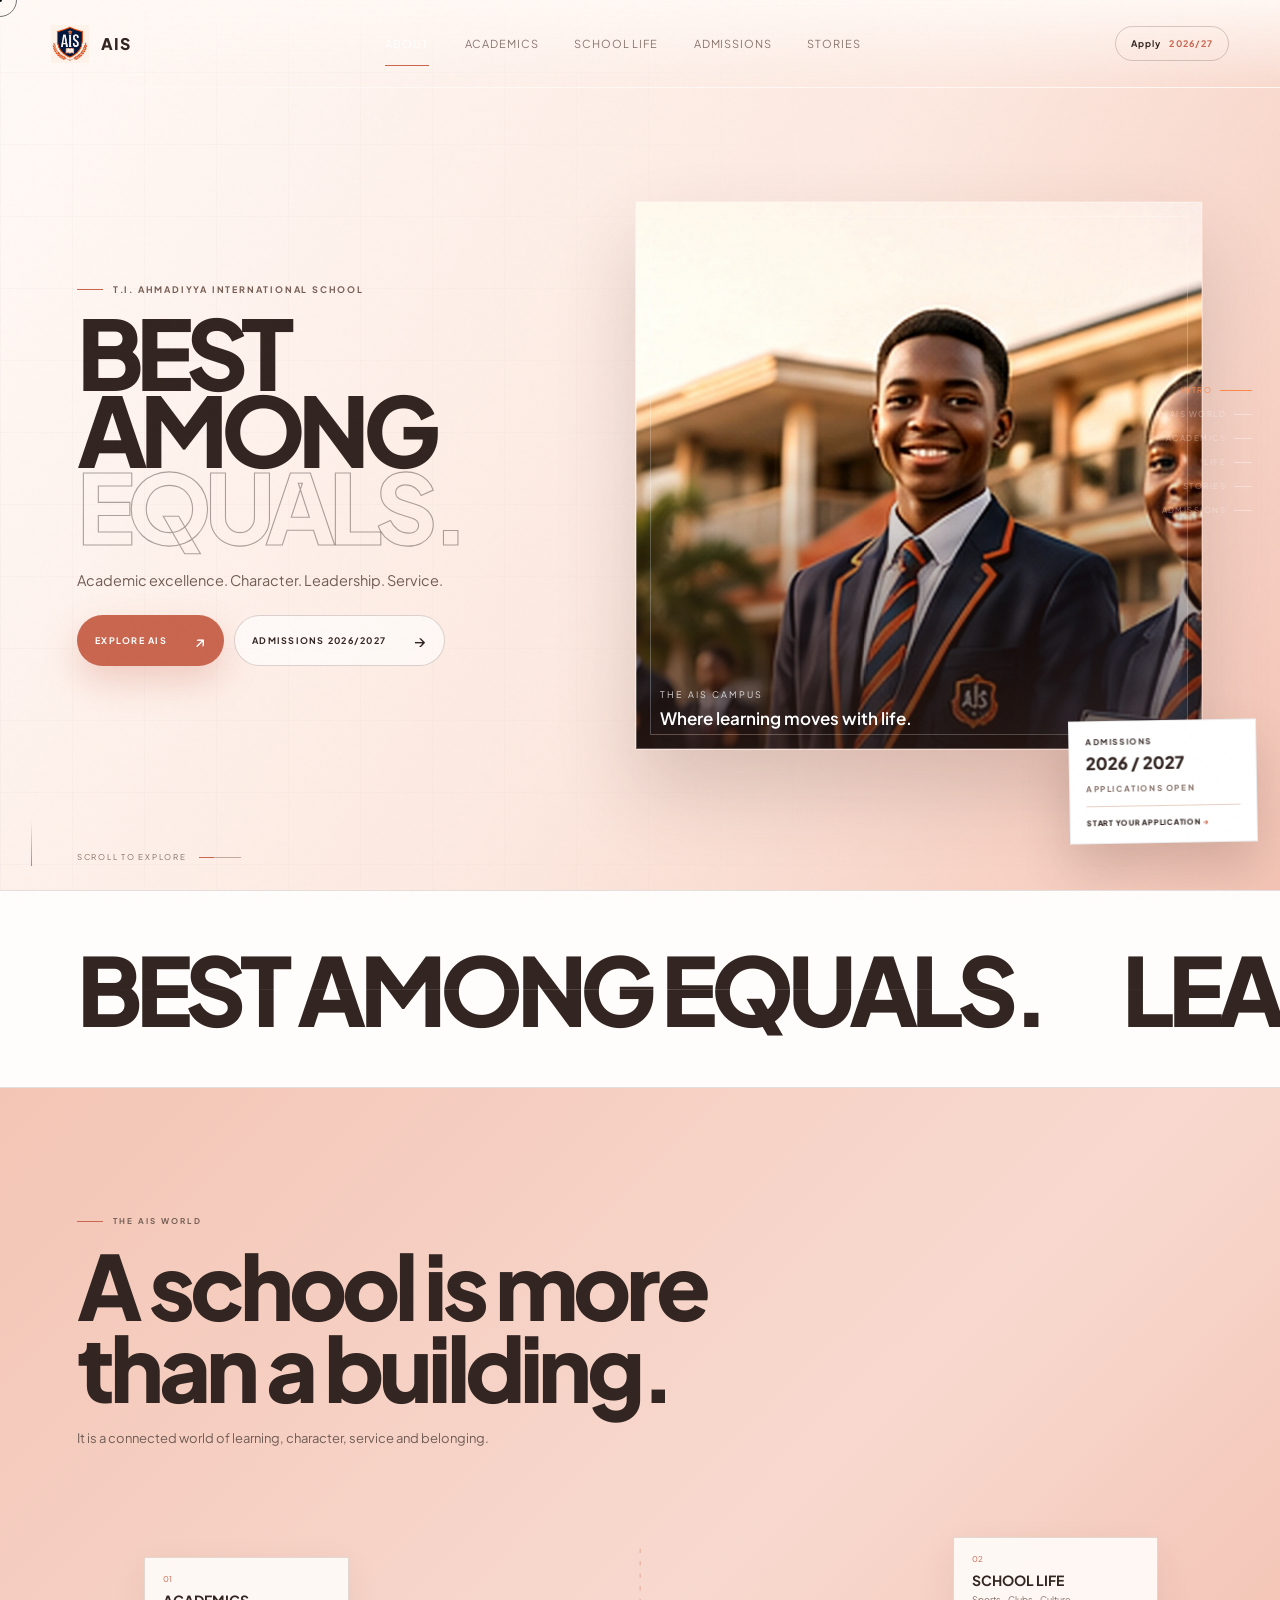
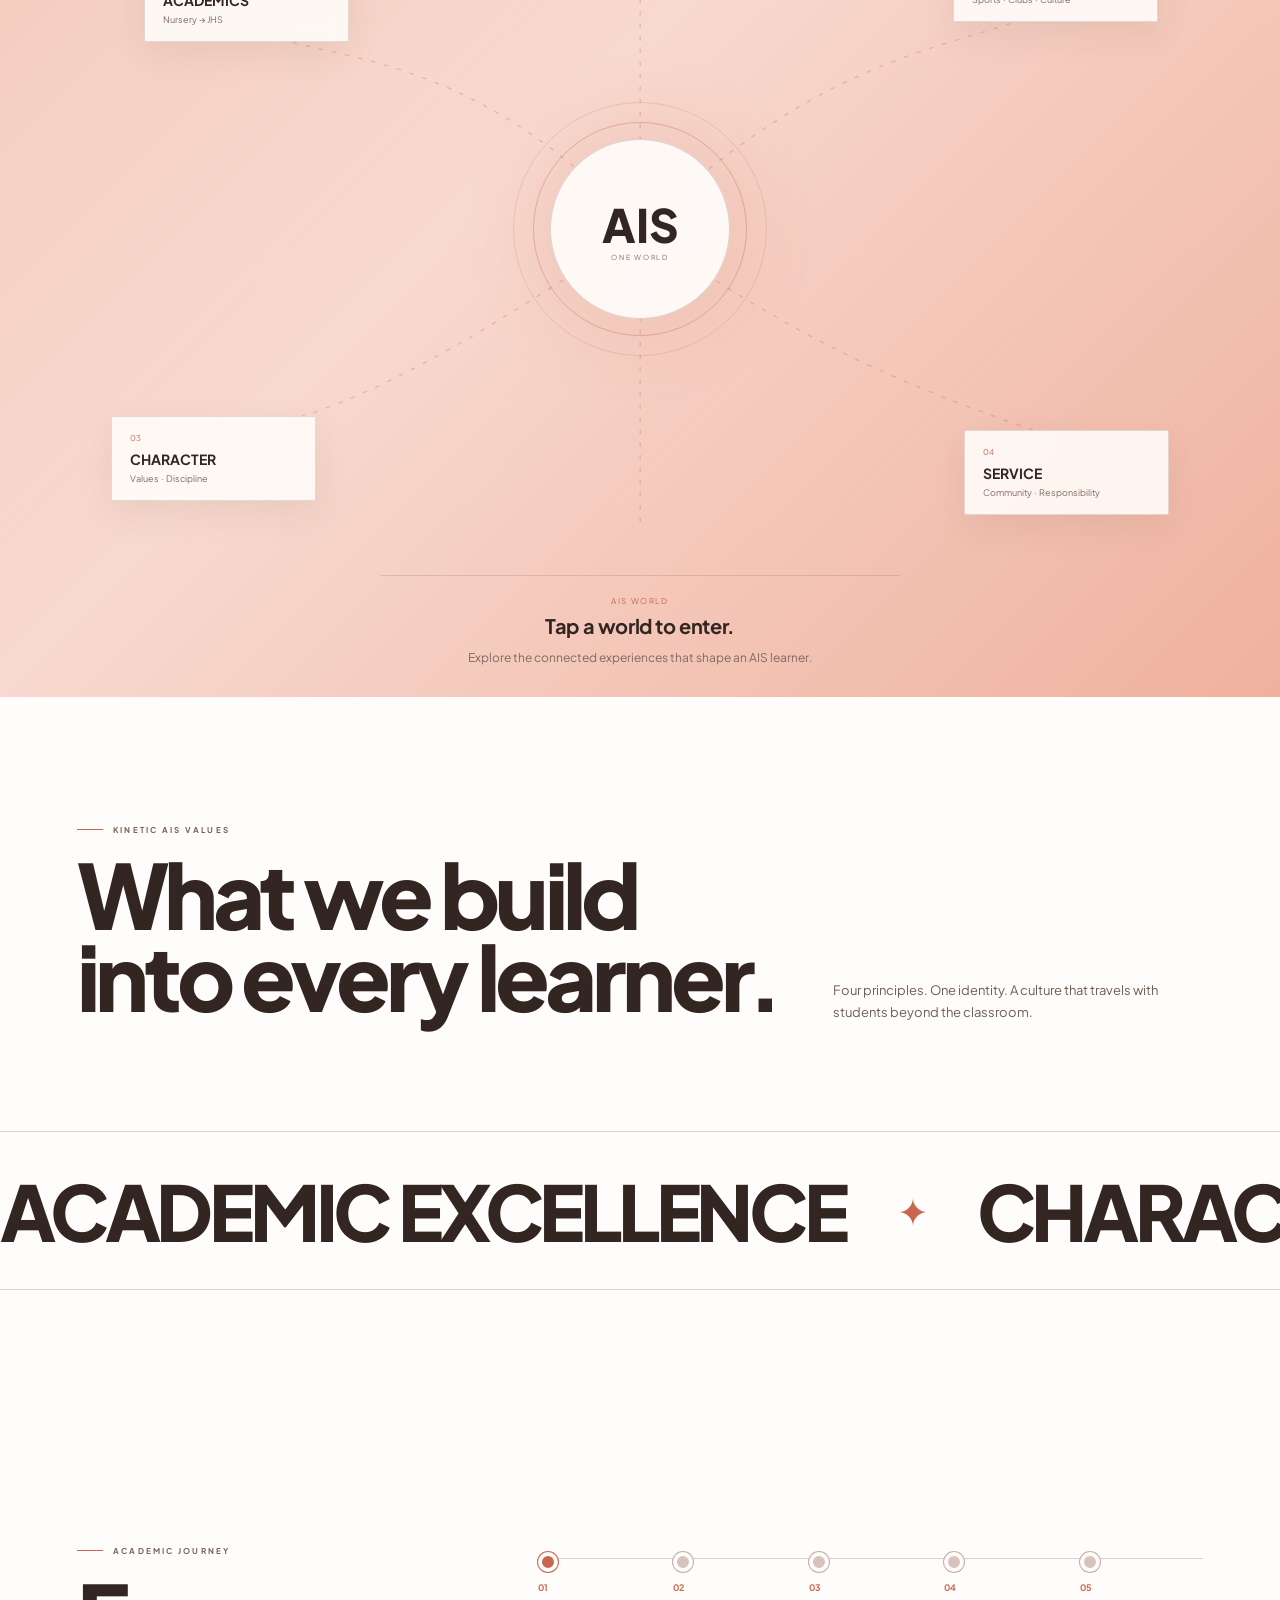
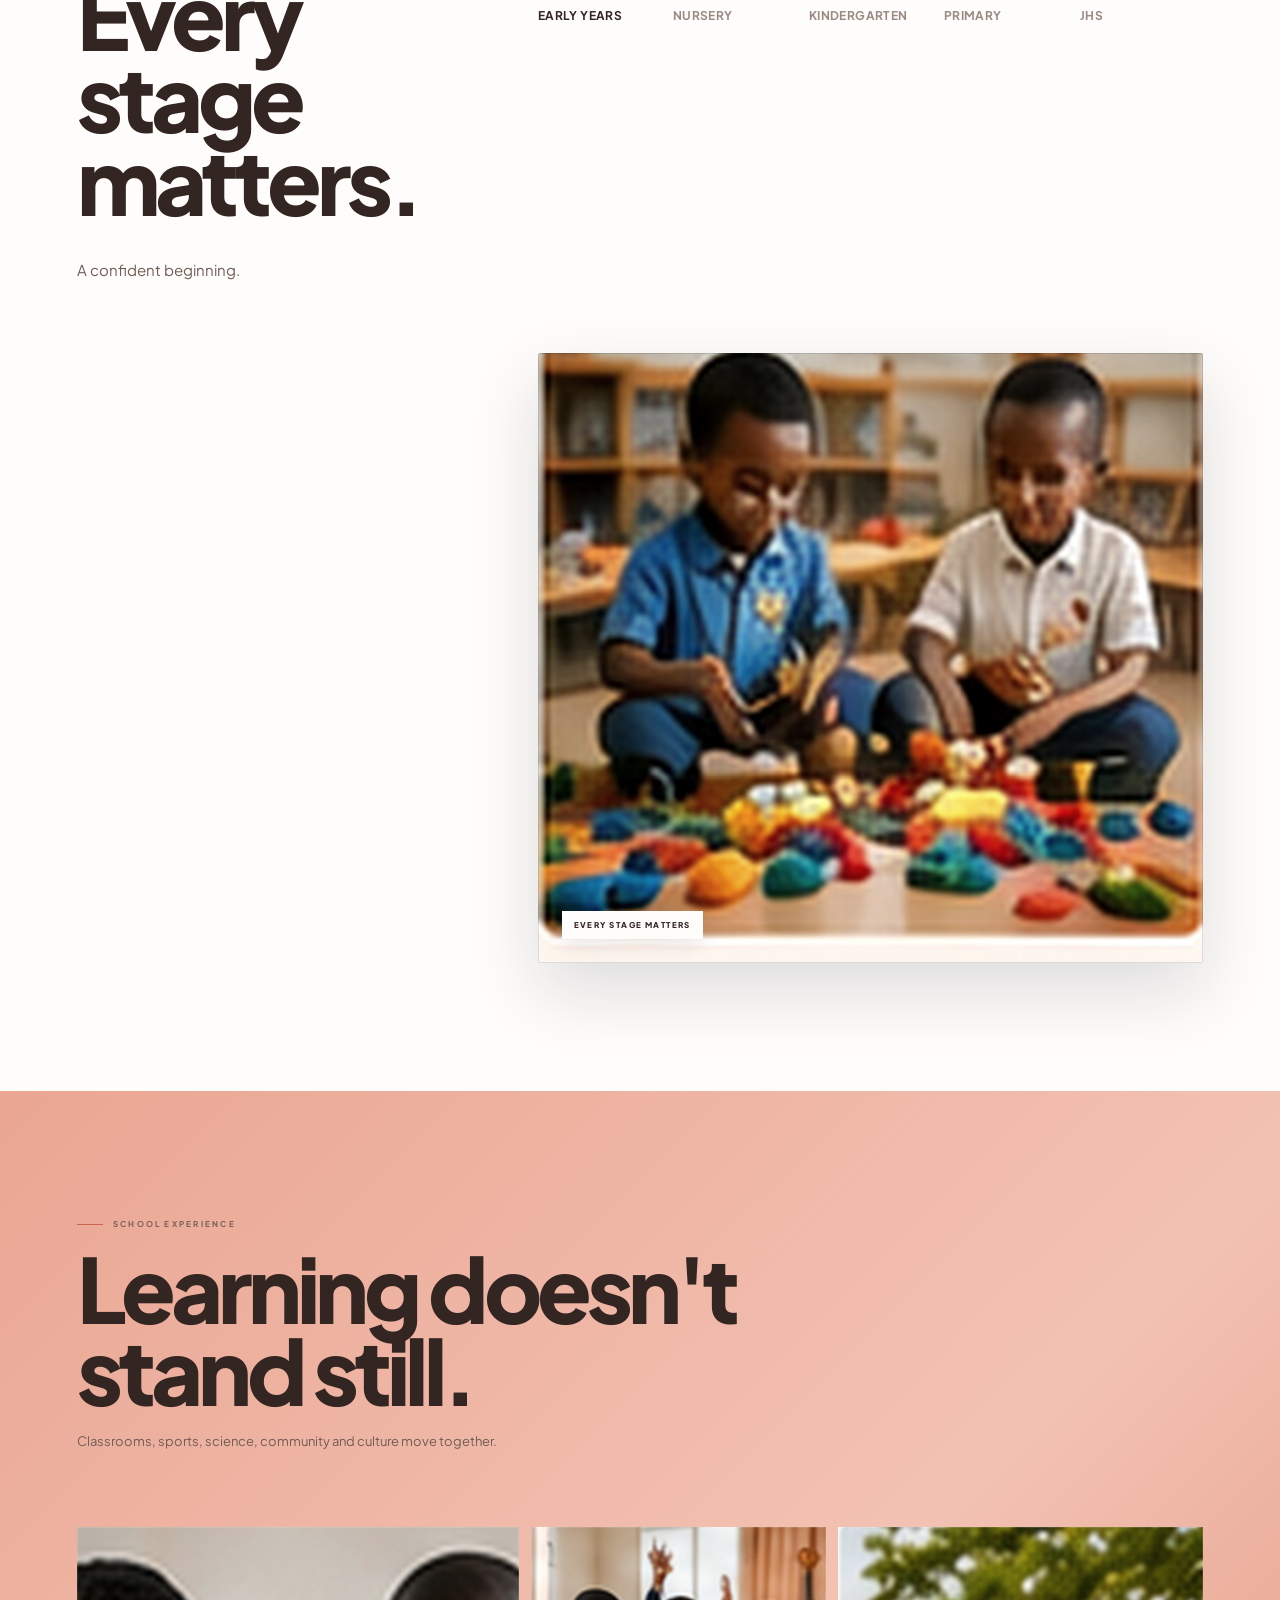
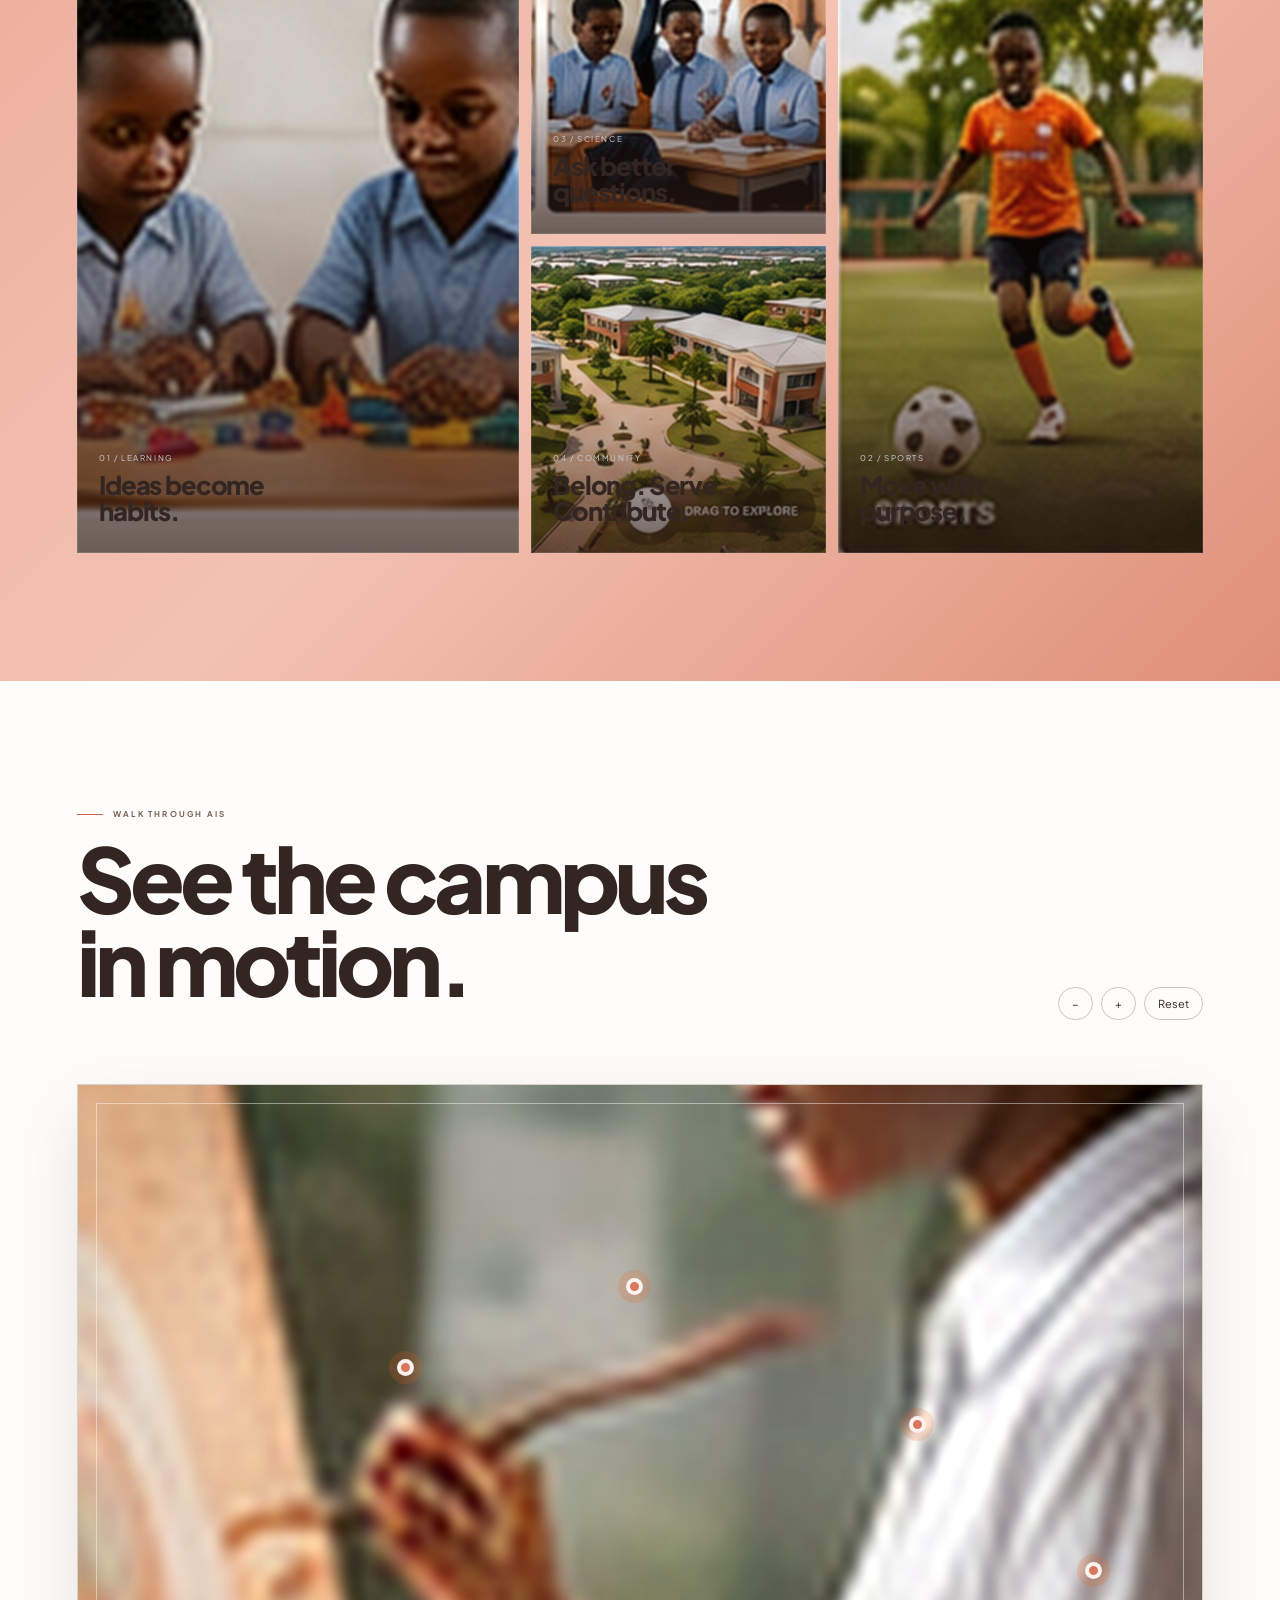
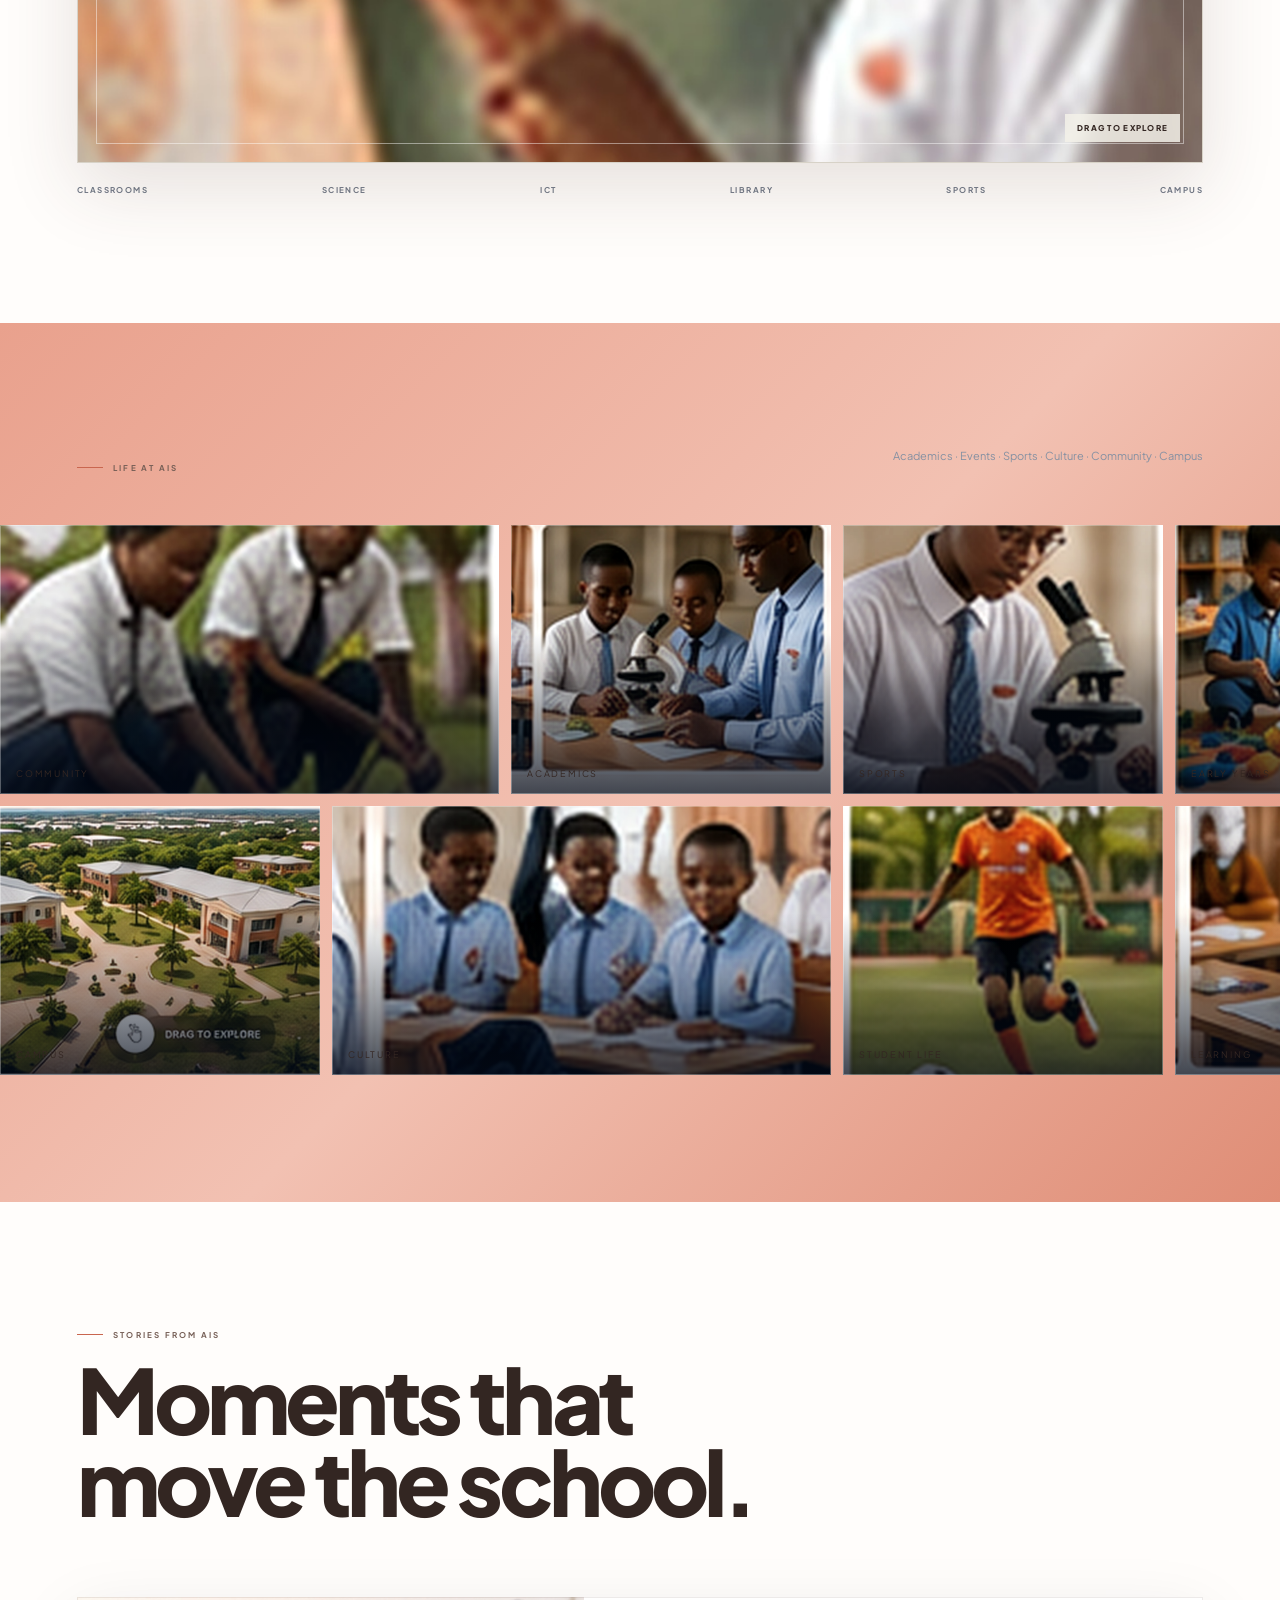
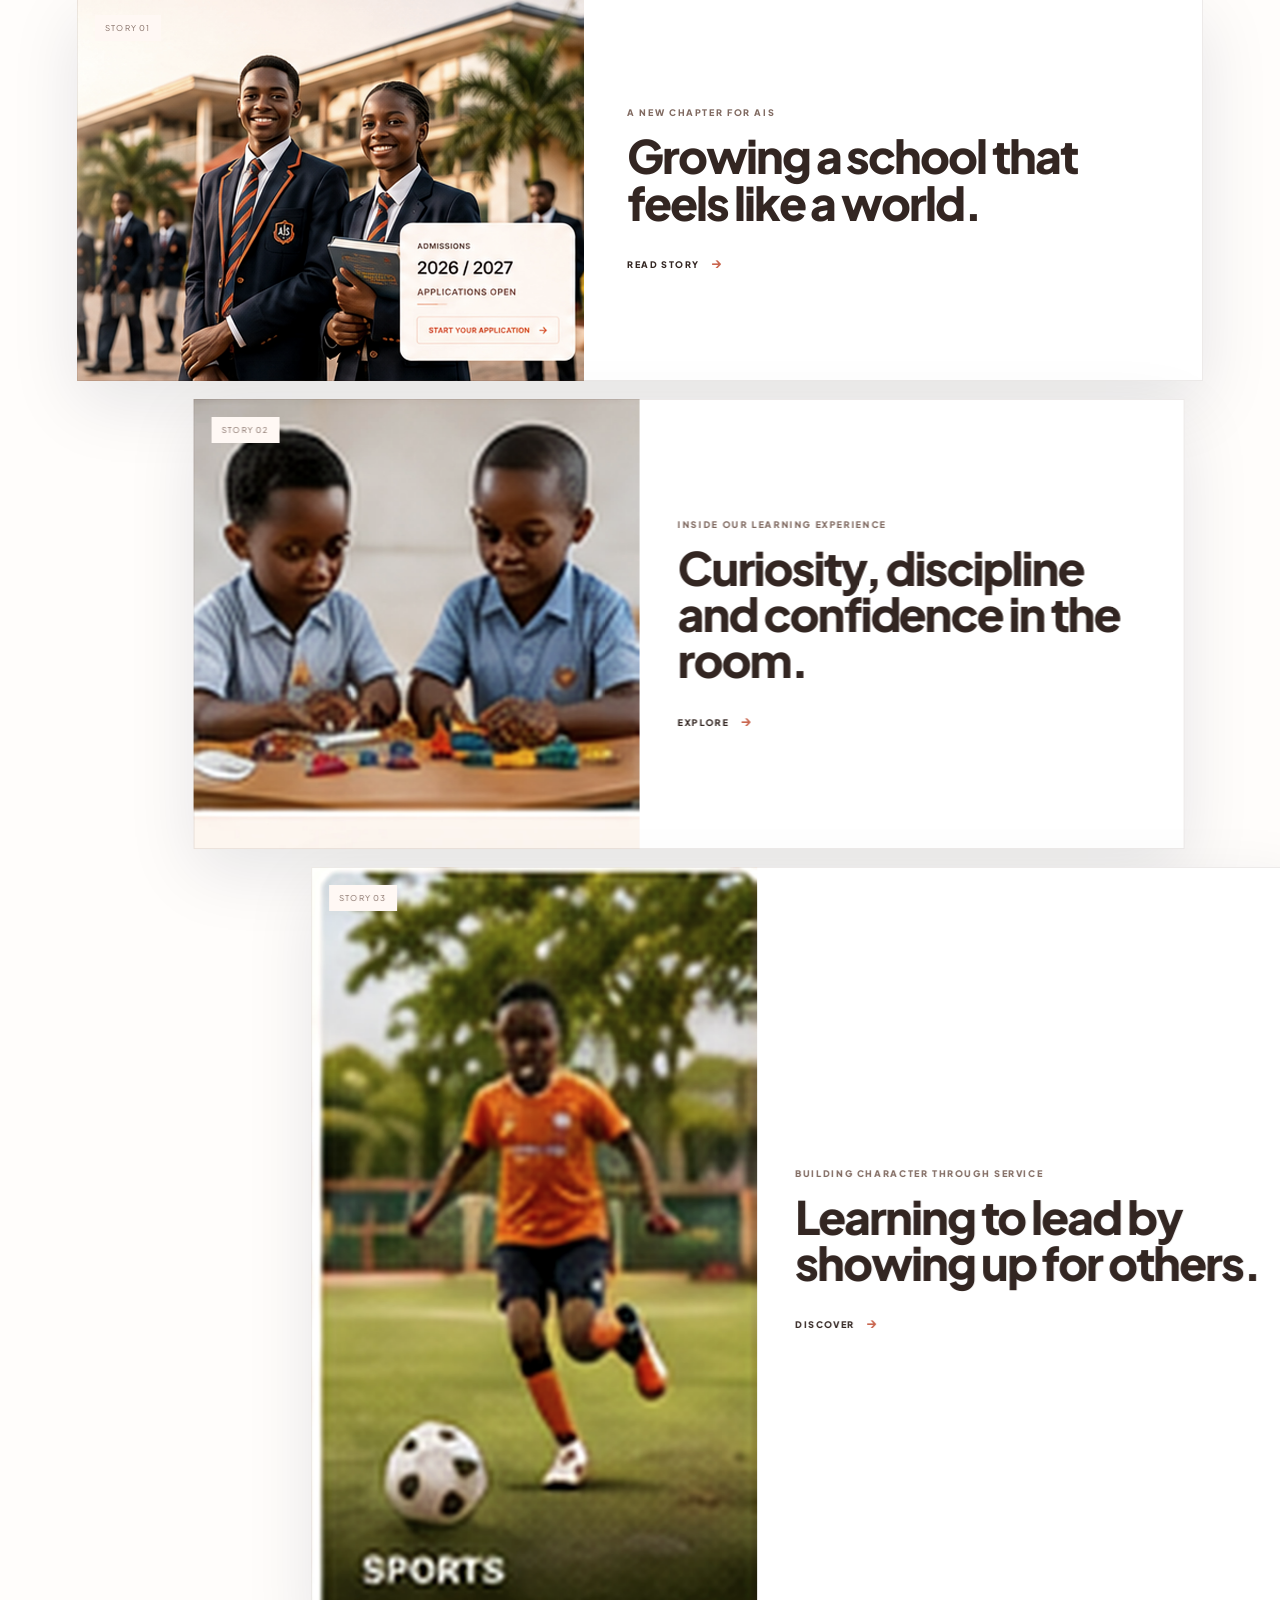
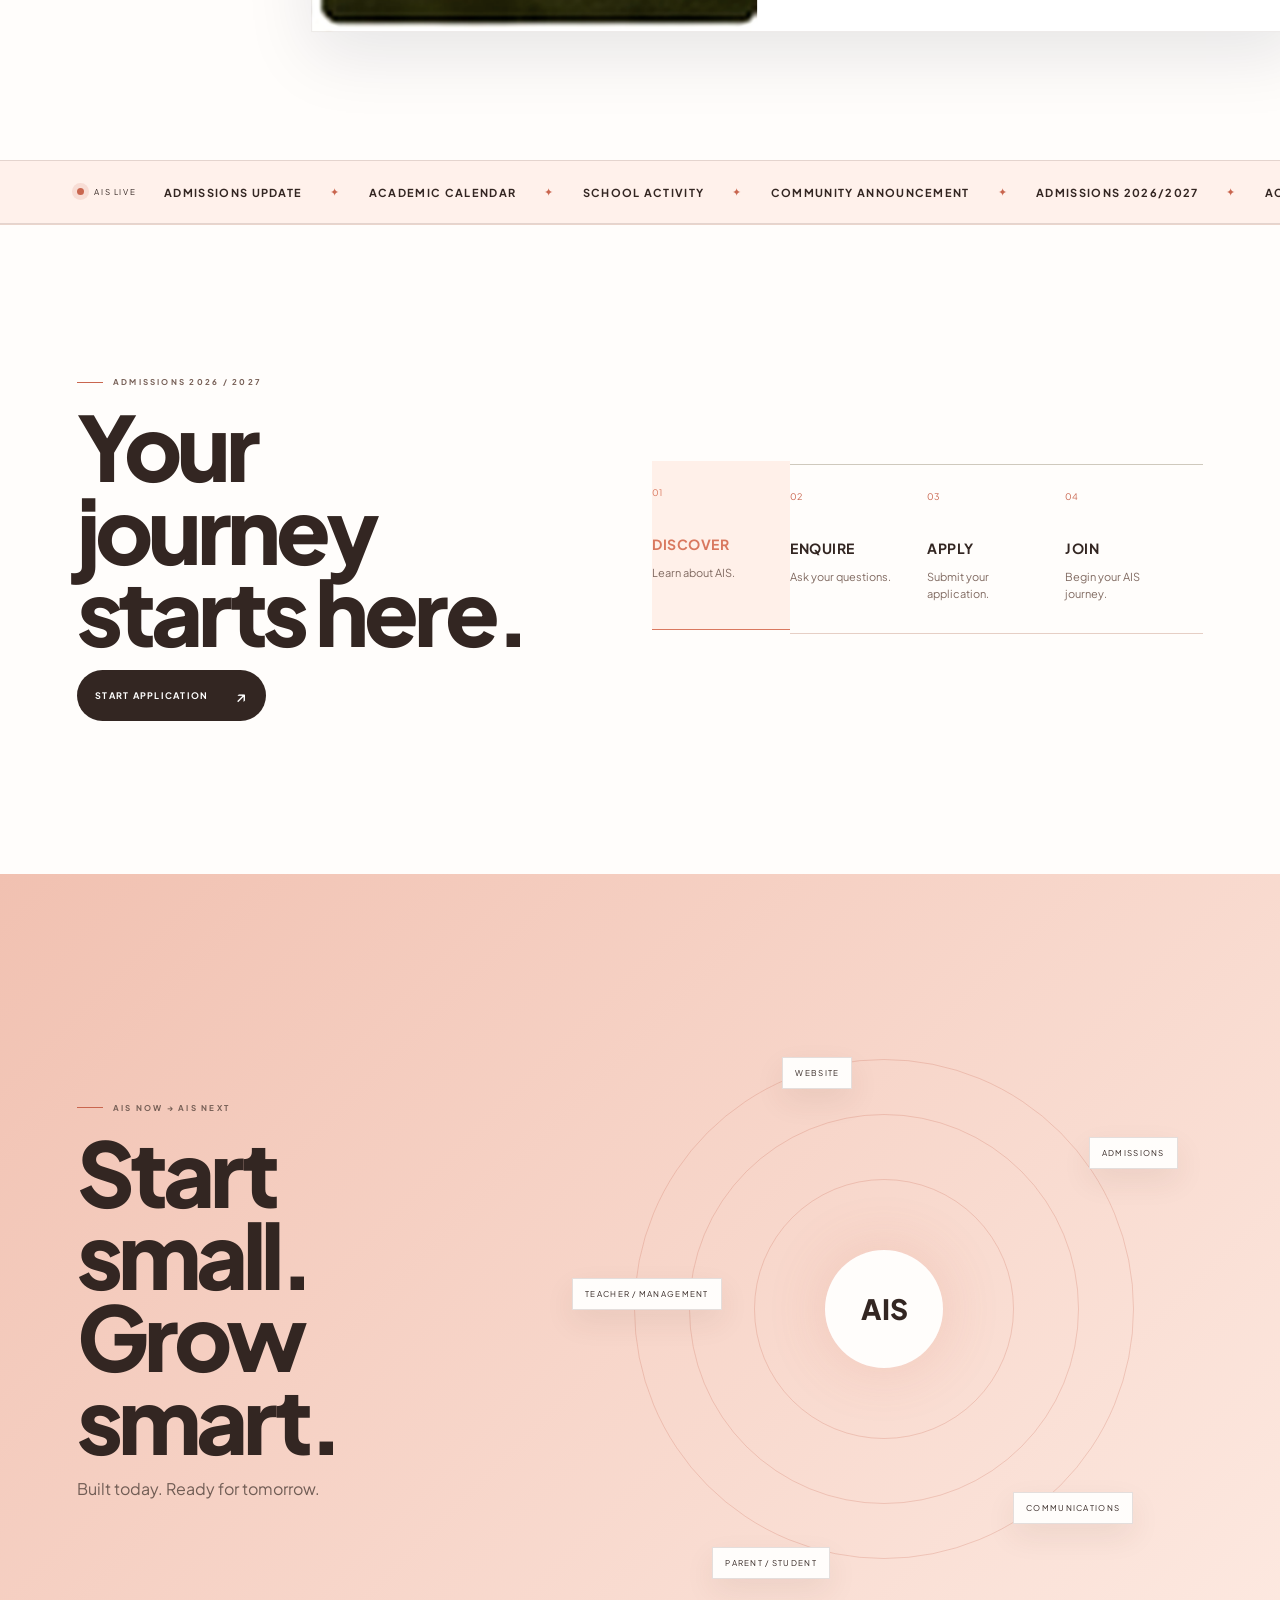
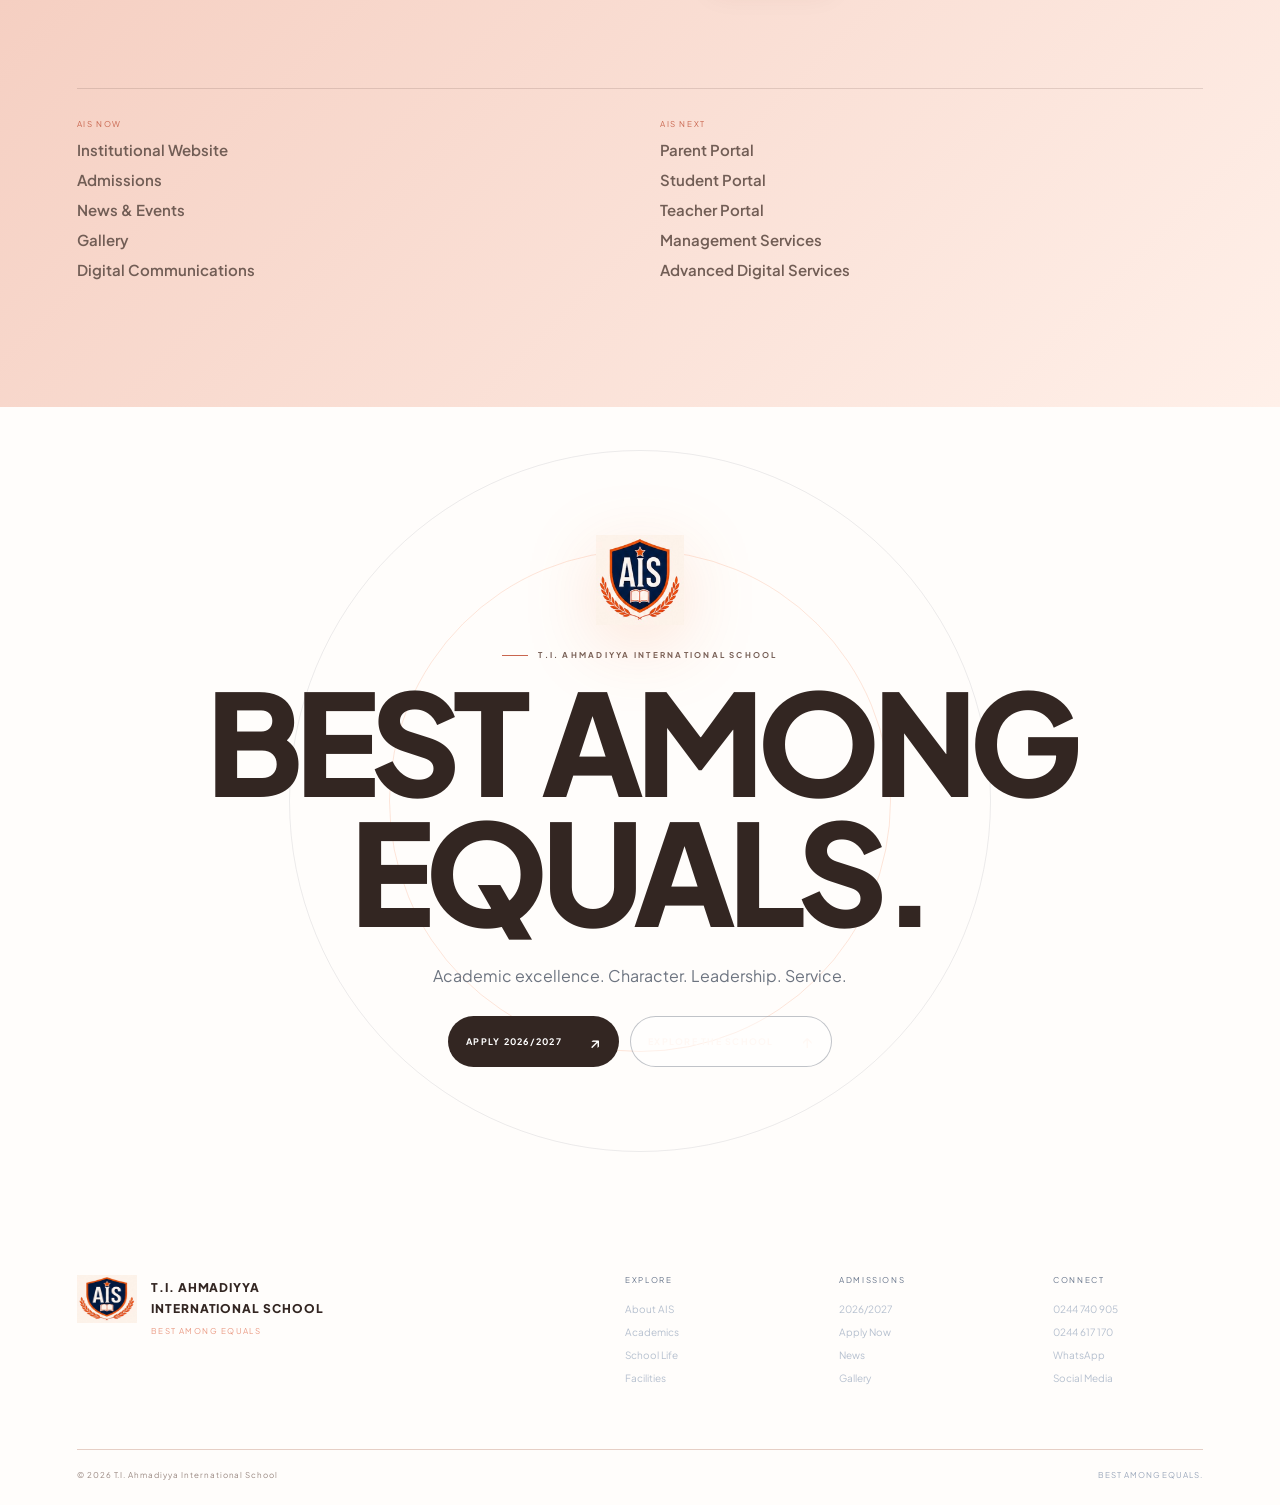
==== commit 7d764c47: "Add files via upload" ====
--- a/index.html
+++ b/index.html
@@ -17,6 +17,7 @@
 <link rel="stylesheet" href="peach-white.css">
 <link rel="stylesheet" href="hero-v2.css">
 <link rel="stylesheet" href="hero-final.css">
+<link rel="stylesheet" href="hero-issues-fix.css">
 </head>
 <body>
 <div id="loader" class="loader"><div class="loader-core"><img src="assets/ais-crest.png" alt="AIS crest"><div class="loader-name">T.I. AHMADIYYA INTERNATIONAL SCHOOL</div><div class="loader-line"><span></span></div><div class="loader-motto">BEST AMONG EQUALS</div></div></div>
@@ -40,7 +41,7 @@
     <p>Academic excellence. Character. Leadership. Service.</p>
     <div class="hero-actions"><a class="btn btn-primary magnetic" href="#world">Explore AIS <b>↗</b></a><a class="btn btn-ghost magnetic" href="#admissions">Admissions 2026/2027 <b>→</b></a></div>
   </div>
-  <div class="hero-media" data-parallax="0.08"><img src="assets/campus-walk.jpg" alt="Students walking across the AIS campus"><div class="media-overlay"></div><div class="media-label"><small>THE AIS CAMPUS</small><strong>Where learning moves with life.</strong></div></div>
+  <div class="hero-media" data-parallax="0.08"><img src="assets/hero-campus-clean.jpg" alt="AIS students on campus"><div class="media-overlay"></div><div class="media-label"><small>THE AIS CAMPUS</small><strong>Where learning moves with life.</strong></div></div>
   <div class="admission-float magnetic"><span>ADMISSIONS</span><strong>2026 / 2027</strong><small>APPLICATIONS OPEN</small><a href="#admissions">START YOUR APPLICATION <b>→</b></a></div>
   <div class="scroll-cue"><span>SCROLL TO EXPLORE</span><i></i></div>
 </section>
--- a/hero-issues-fix.css
+++ b/hero-issues-fix.css
@@ -0,0 +1,85 @@
+
+/* AIS Motion — Hero Issues Fix v3 */
+.hero{
+  min-height:100svh!important;
+  padding:118px 6vw 58px!important;
+  grid-template-columns:minmax(0,.90fr) minmax(500px,1.02fr)!important;
+  gap:4.5vw!important;
+  align-items:center!important;
+  overflow:hidden!important;
+}
+.hero-copy{z-index:8!important}
+.hero h1{
+  font-size:clamp(70px,7.55vw,132px)!important;
+  line-height:.80!important;
+  letter-spacing:-.078em!important;
+  max-width:690px!important;
+}
+.hero h1 .outline{
+  -webkit-text-stroke:1.1px rgba(51,38,34,.40)!important;
+}
+.hero-media{
+  height:min(61vh,600px)!important;
+  min-height:485px!important;
+  z-index:3!important;
+}
+.hero-media img{
+  object-fit:cover!important;
+  object-position:center center!important;
+}
+.media-label{right:190px!important;bottom:20px!important;z-index:7!important}
+.media-label strong{font-size:17px!important}
+.admission-float{
+  width:188px!important;
+  right:1.8vw!important;
+  bottom:5.2vh!important;
+  padding:15px 16px!important;
+  z-index:14!important;
+}
+.admission-float strong{font-size:17px!important}
+.admission-float a{font-size:7.5px!important}
+
+/* The old orbit circles were visibly distracting in the hero. */
+.hero > .hero-orbit,
+.hero .orbit-1,
+.hero .orbit-2{display:none!important}
+.hero-grid{opacity:.45!important}
+.section-index{right:1.35vw!important}
+
+/* Keep the entire desktop hero inside a normal viewport */
+@media(min-width:1200px){
+  .hero{min-height:calc(100svh - 10px)!important}
+}
+@media(min-width:1600px){
+  .hero{padding-left:7vw!important;padding-right:7vw!important}
+  .hero-media{height:min(62vh,630px)!important}
+}
+@media(max-width:1100px) and (min-width:901px){
+  .hero{grid-template-columns:minmax(0,.95fr) minmax(430px,1.05fr)!important}
+  .hero h1{font-size:clamp(64px,7.4vw,96px)!important}
+  .hero-media{height:55vh!important;min-height:430px!important}
+  .media-label{right:165px!important}
+  .admission-float{width:174px!important;right:1.2vw!important;bottom:4.5vh!important}
+}
+@media(max-width:900px){
+  .hero{
+    display:flex!important;flex-direction:column!important;
+    min-height:0!important;padding:104px 5vw 60px!important;
+  }
+  .hero h1{font-size:clamp(56px,17.8vw,96px)!important;line-height:.82!important}
+  .hero-media{
+    order:2;width:100%!important;height:55svh!important;
+    min-height:325px!important;max-height:530px!important;margin-top:28px!important;
+  }
+  .media-label{left:17px!important;right:17px!important;bottom:17px!important;max-width:68%!important}
+  .admission-float{
+    position:relative!important;order:3;right:auto!important;bottom:auto!important;
+    width:205px!important;margin:-34px 0 0 auto!important;z-index:14!important;
+  }
+  .section-index{display:none!important}
+}
+@media(max-width:480px){
+  .hero{padding-top:96px!important}.hero h1{font-size:18.2vw!important}
+  .hero-media{height:51svh!important;min-height:310px!important}
+  .admission-float{width:195px!important;margin-top:-31px!important}
+}
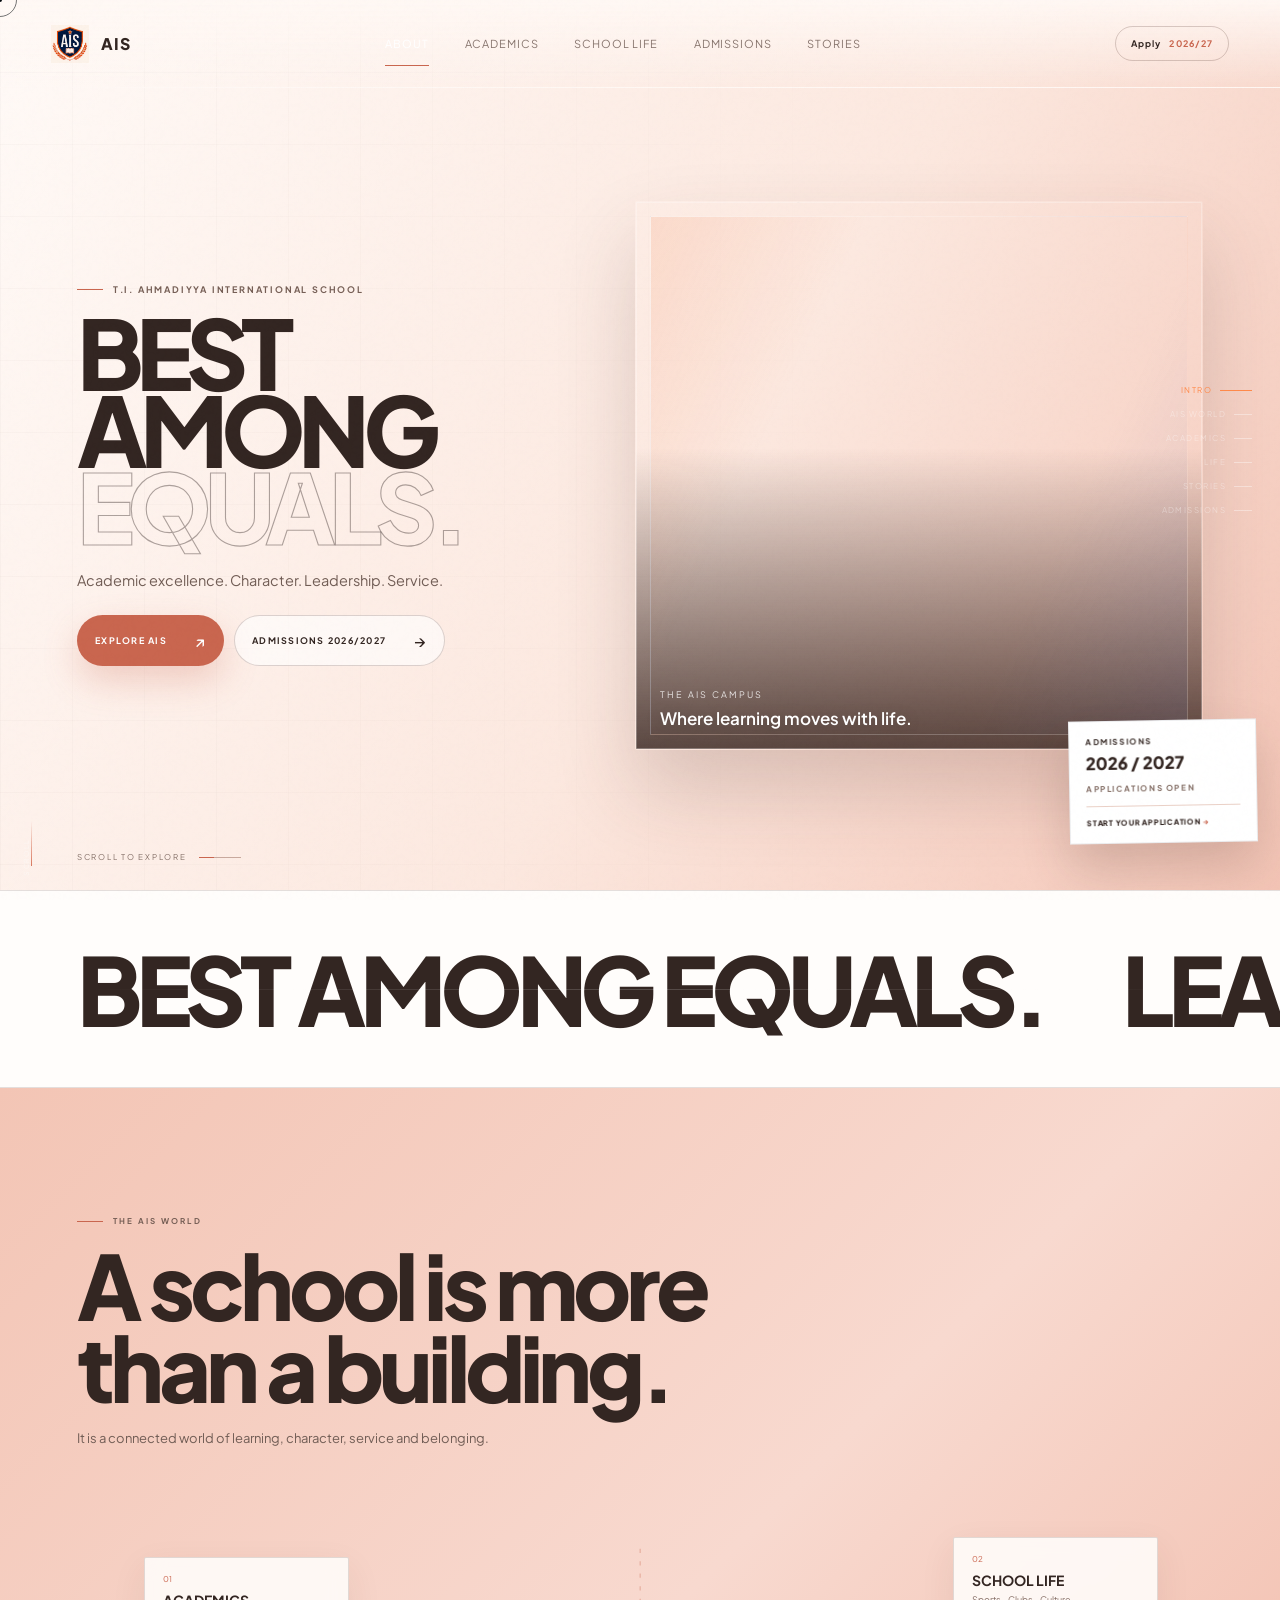
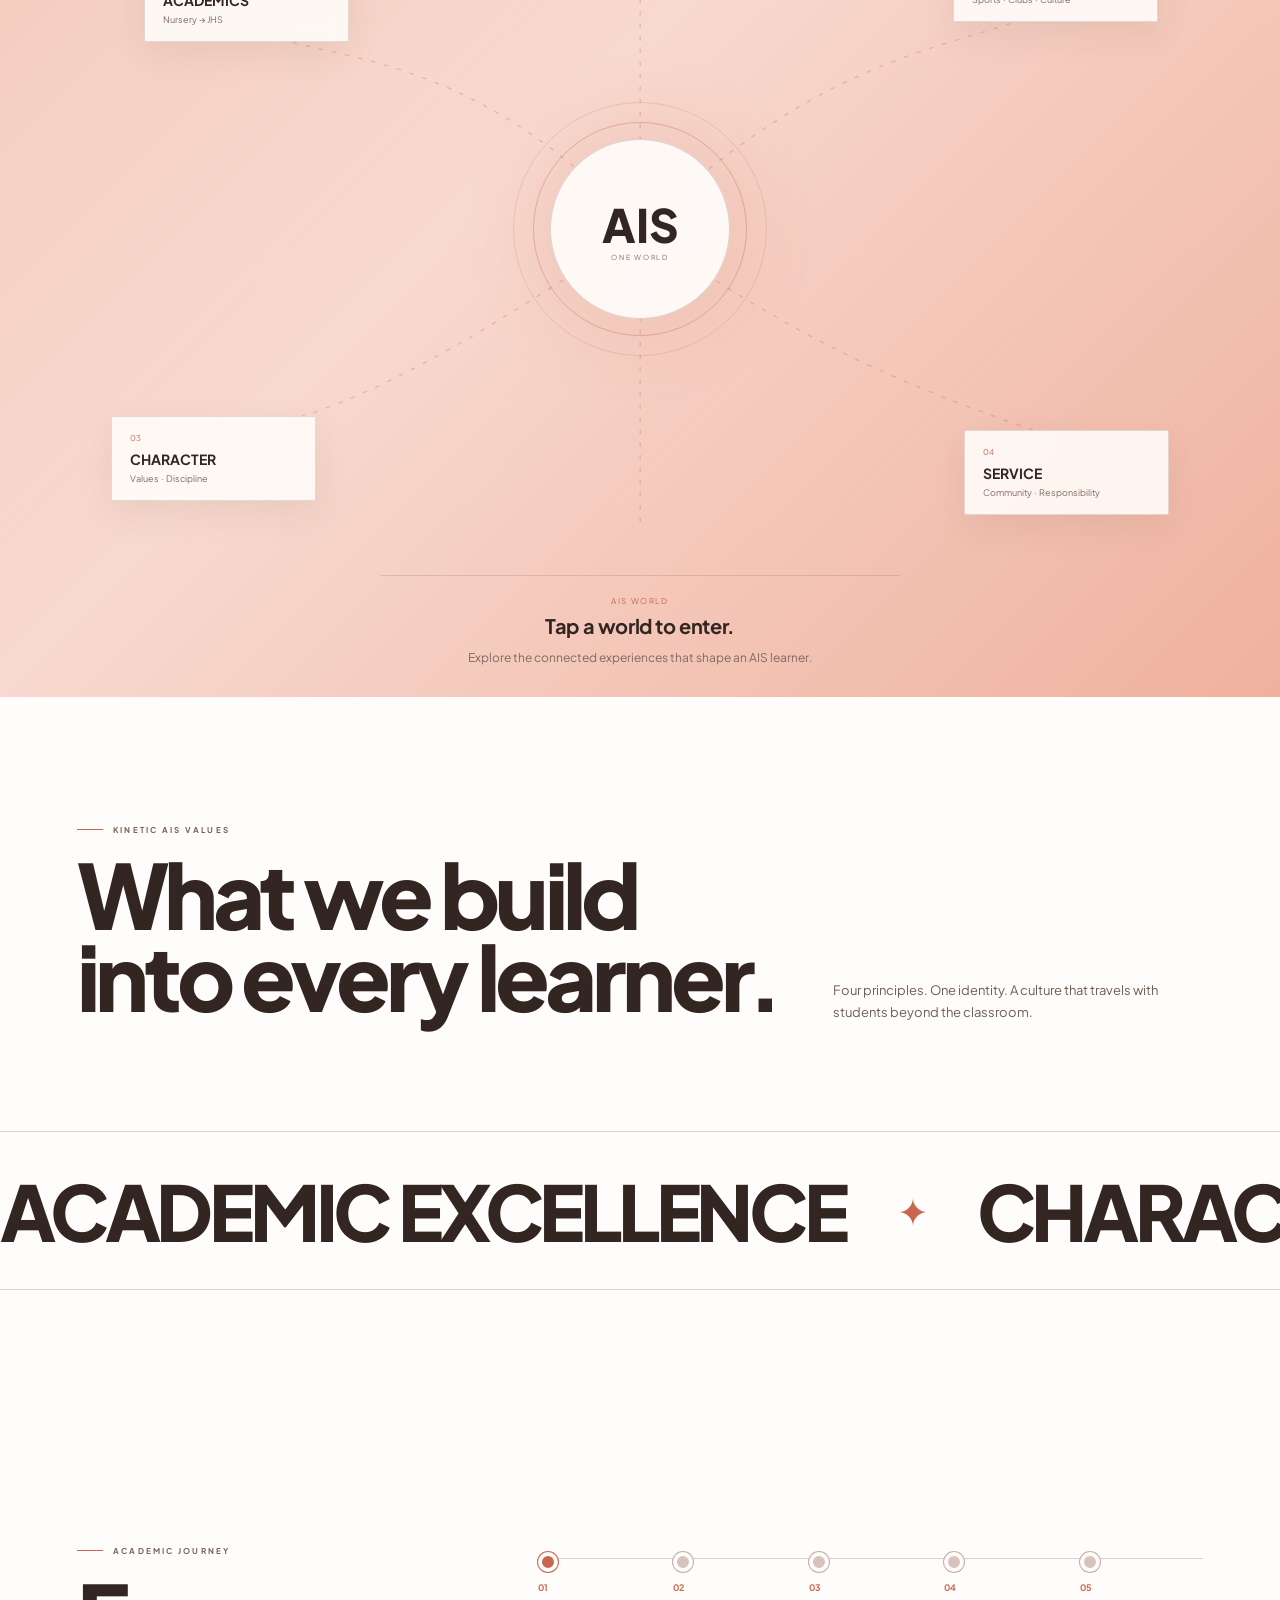
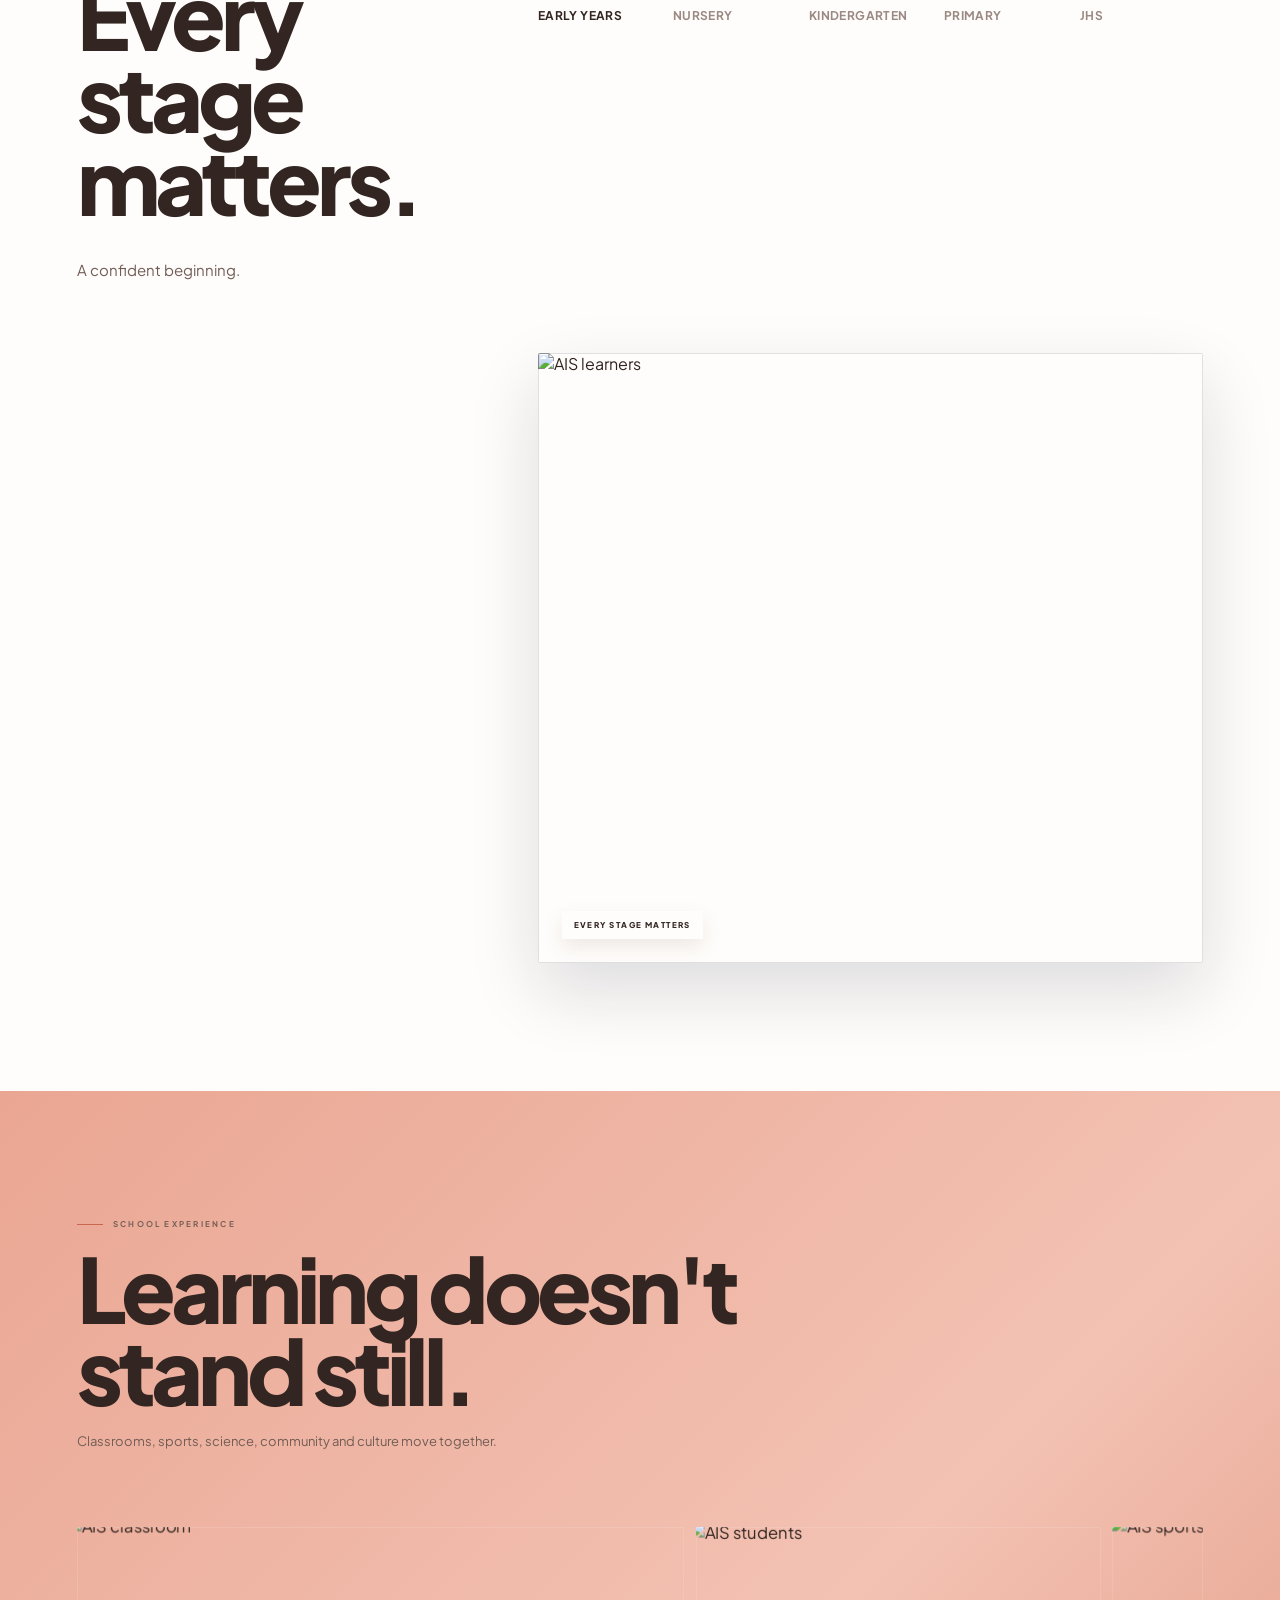
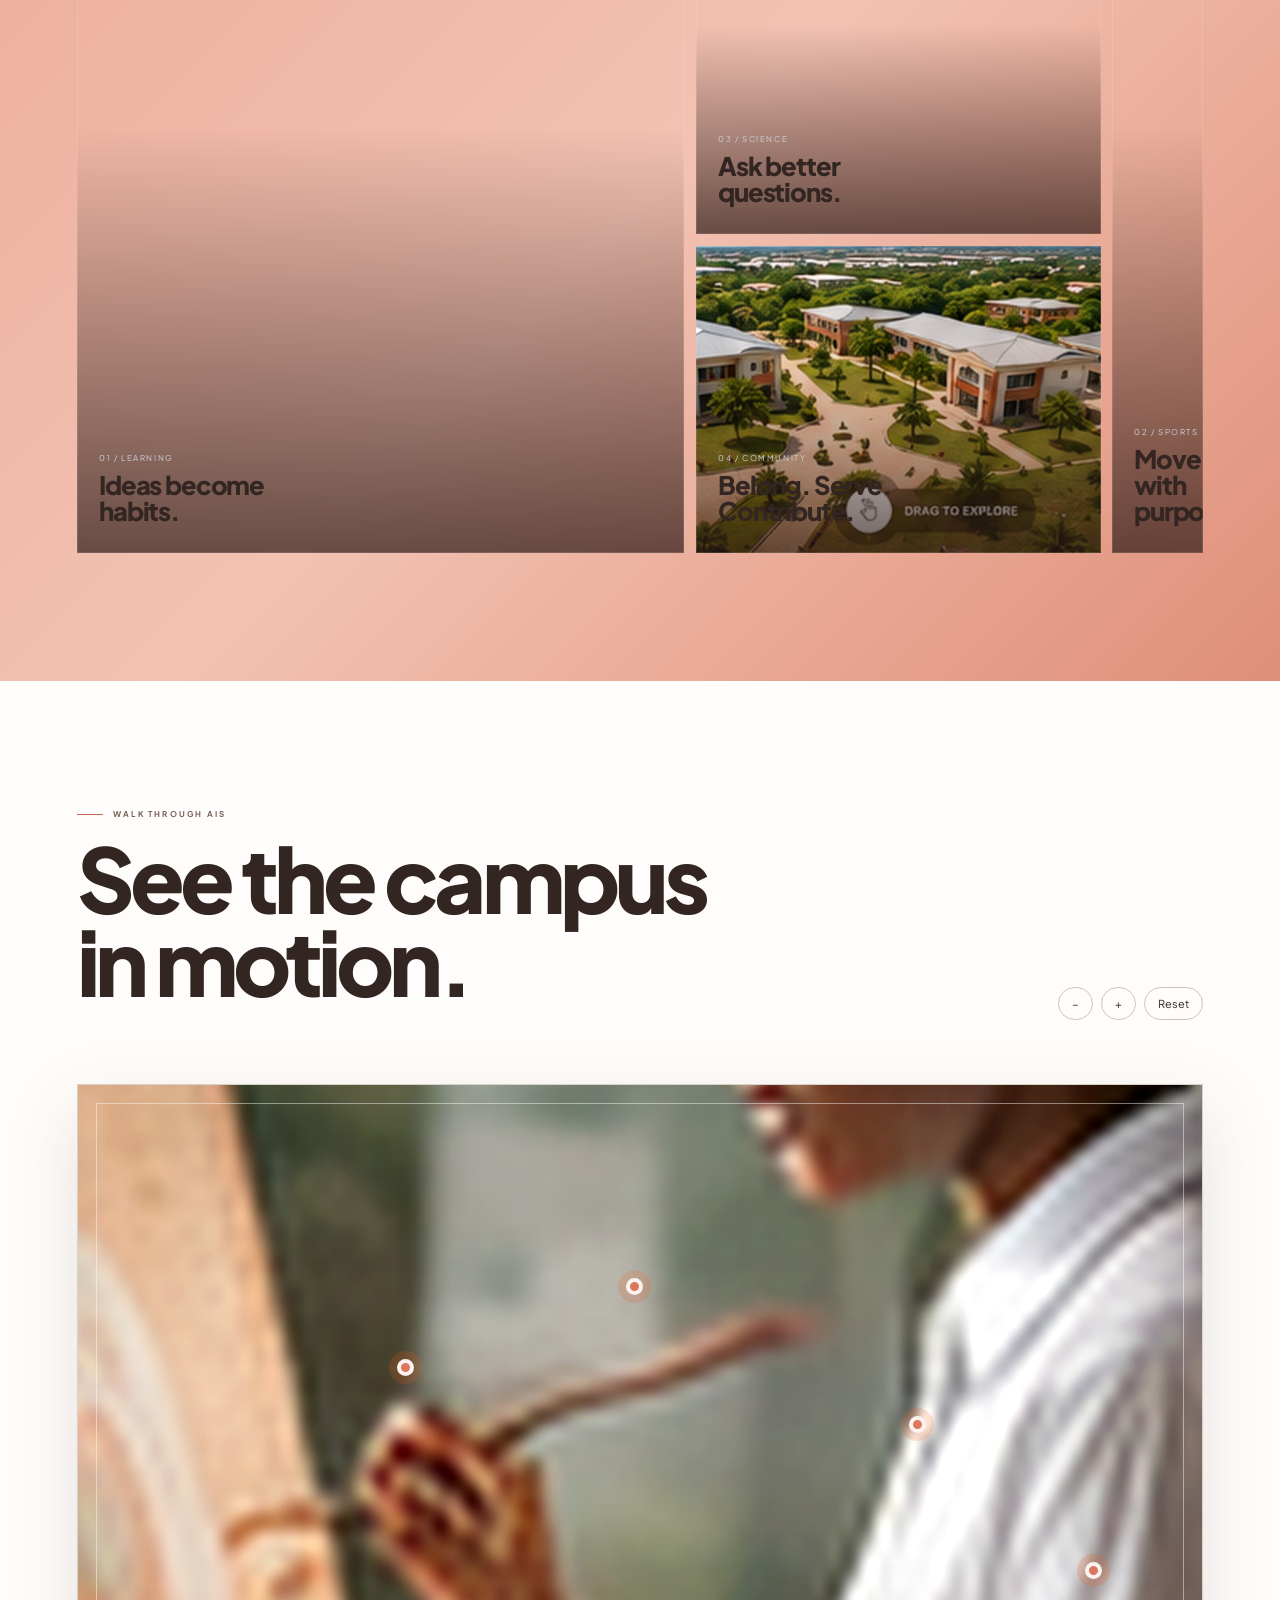
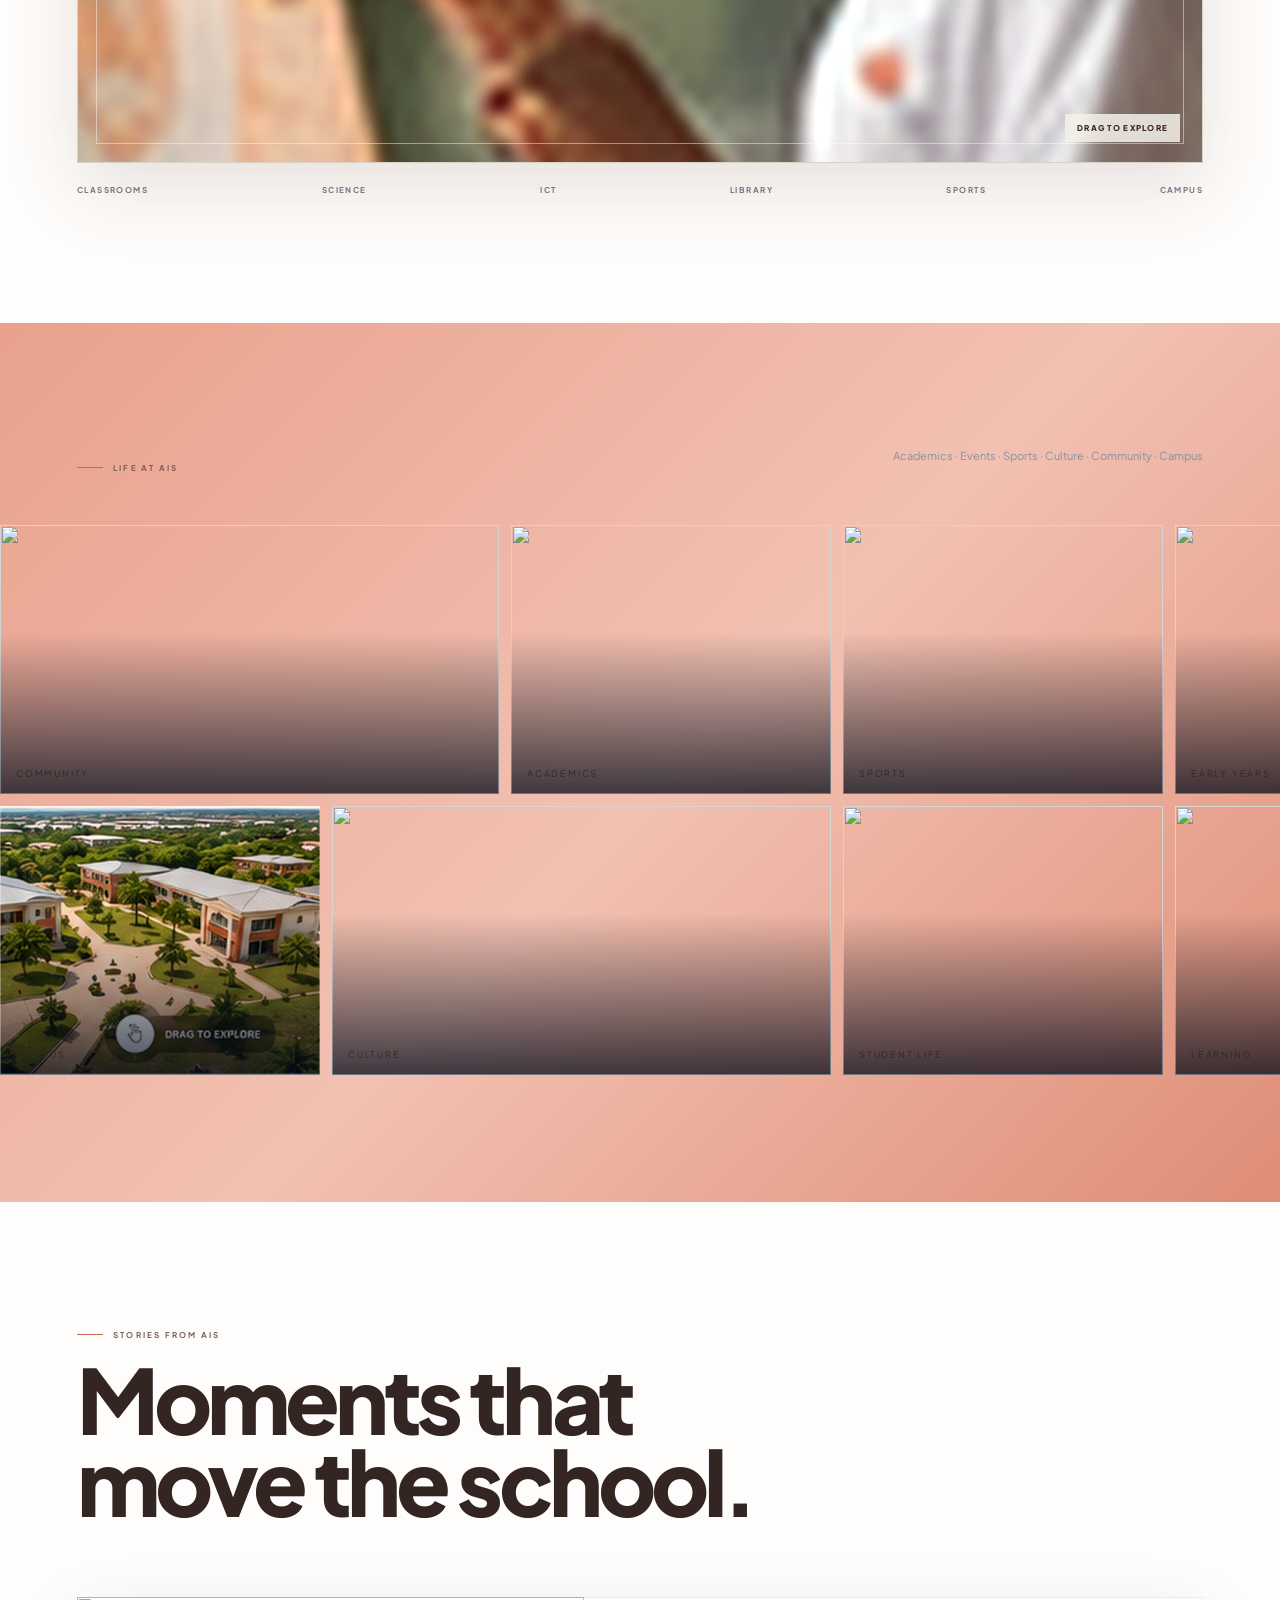
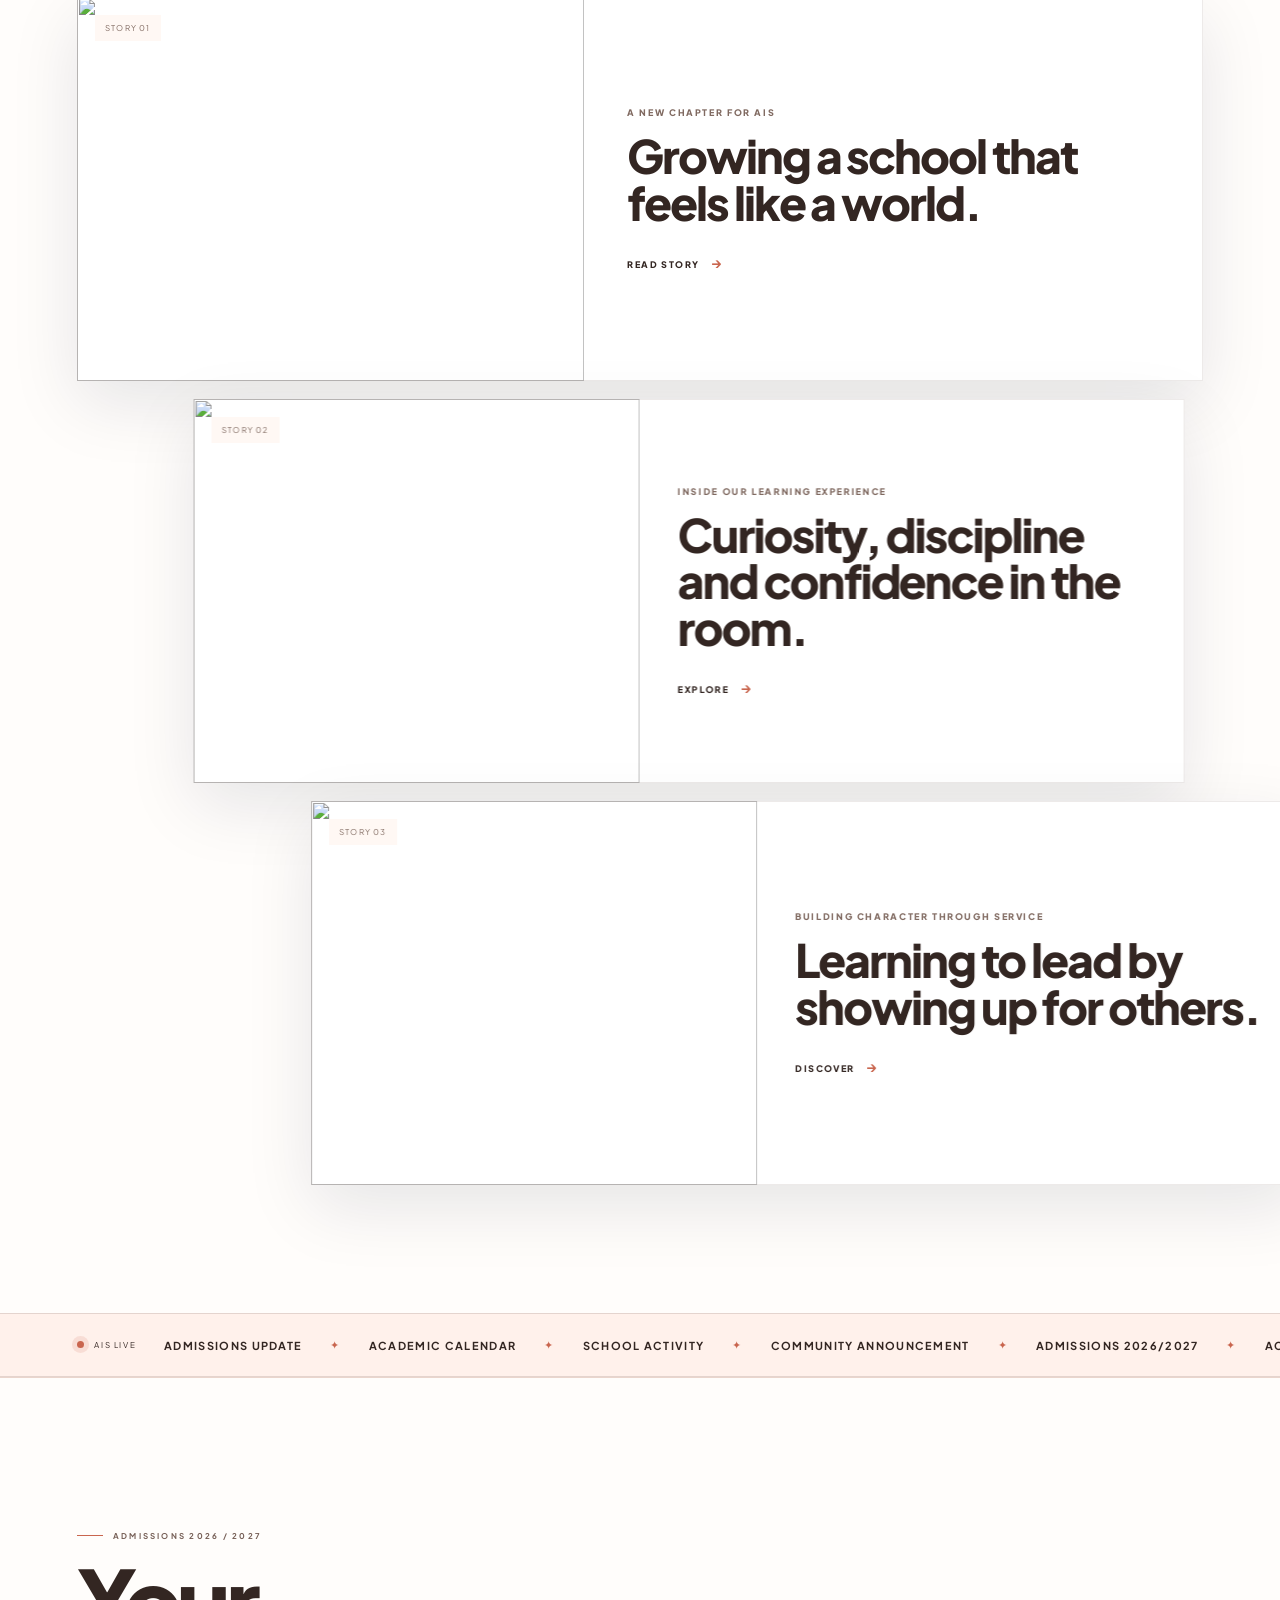
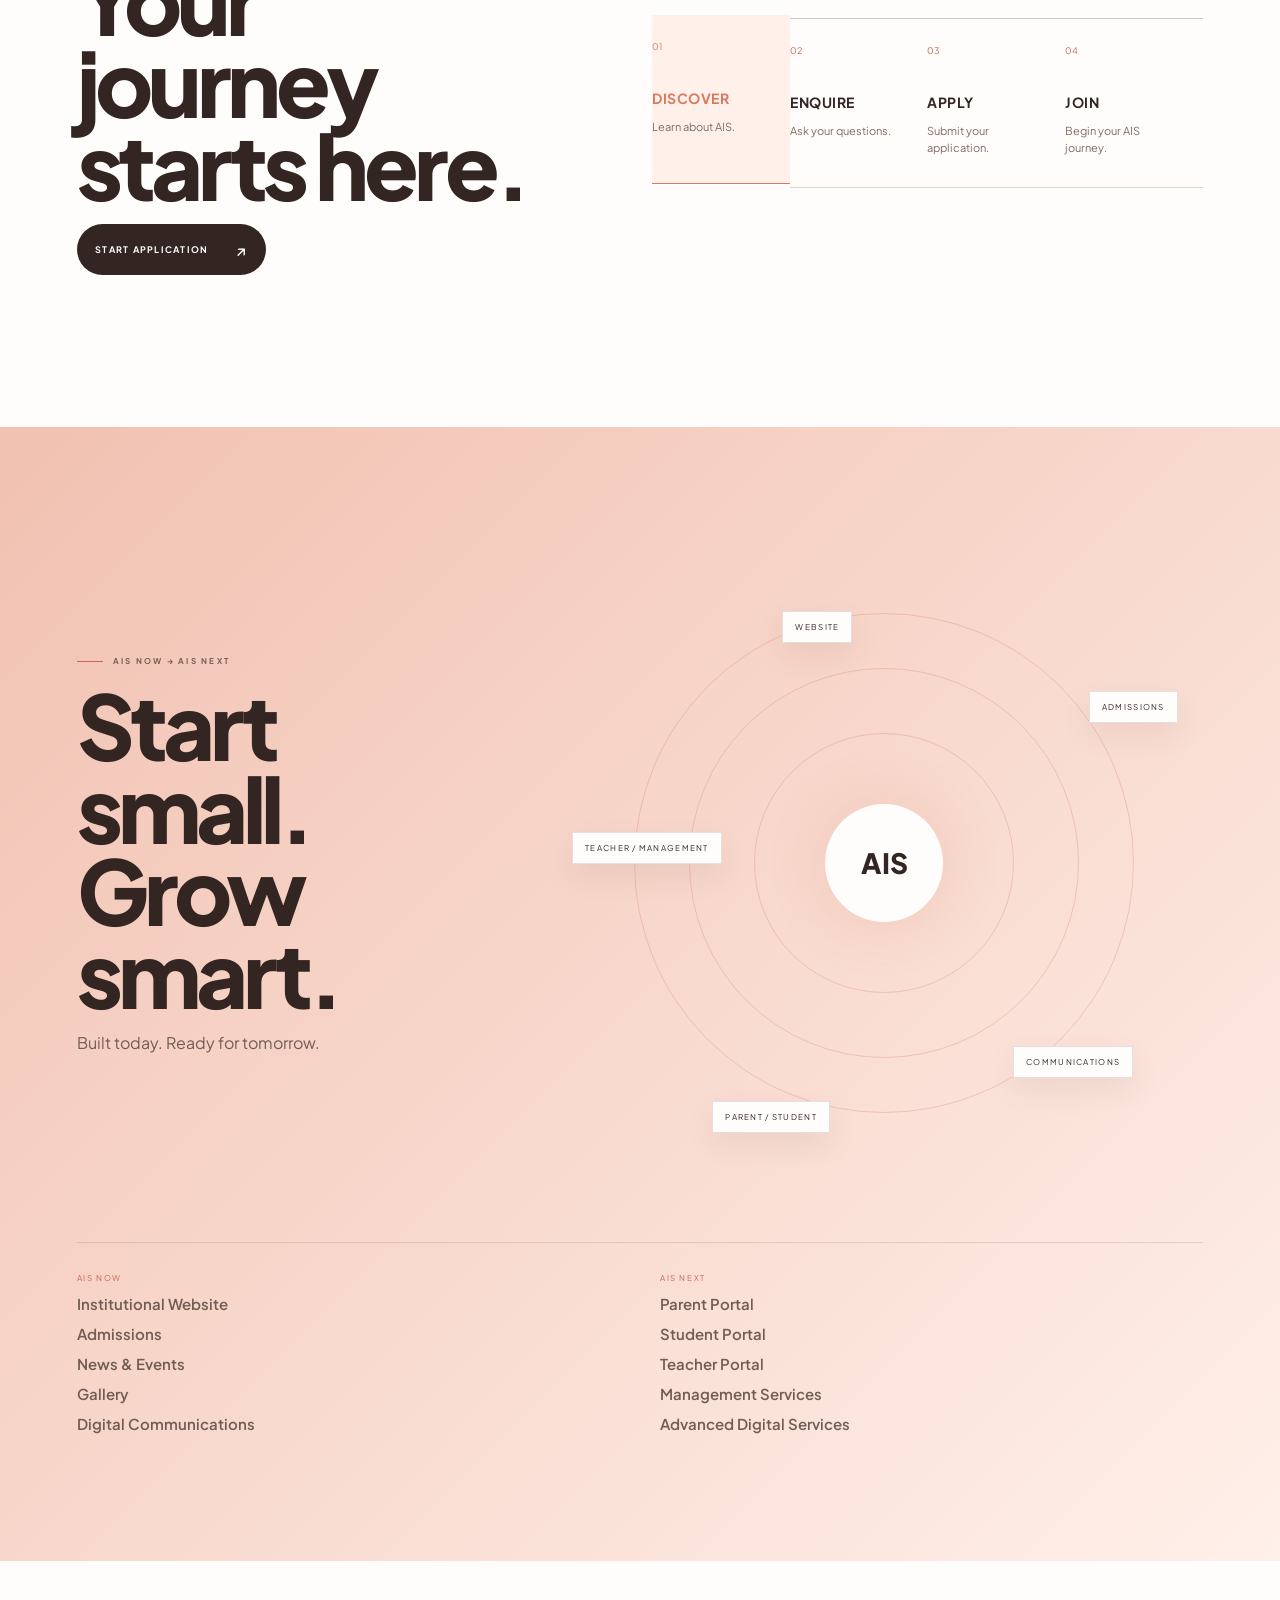
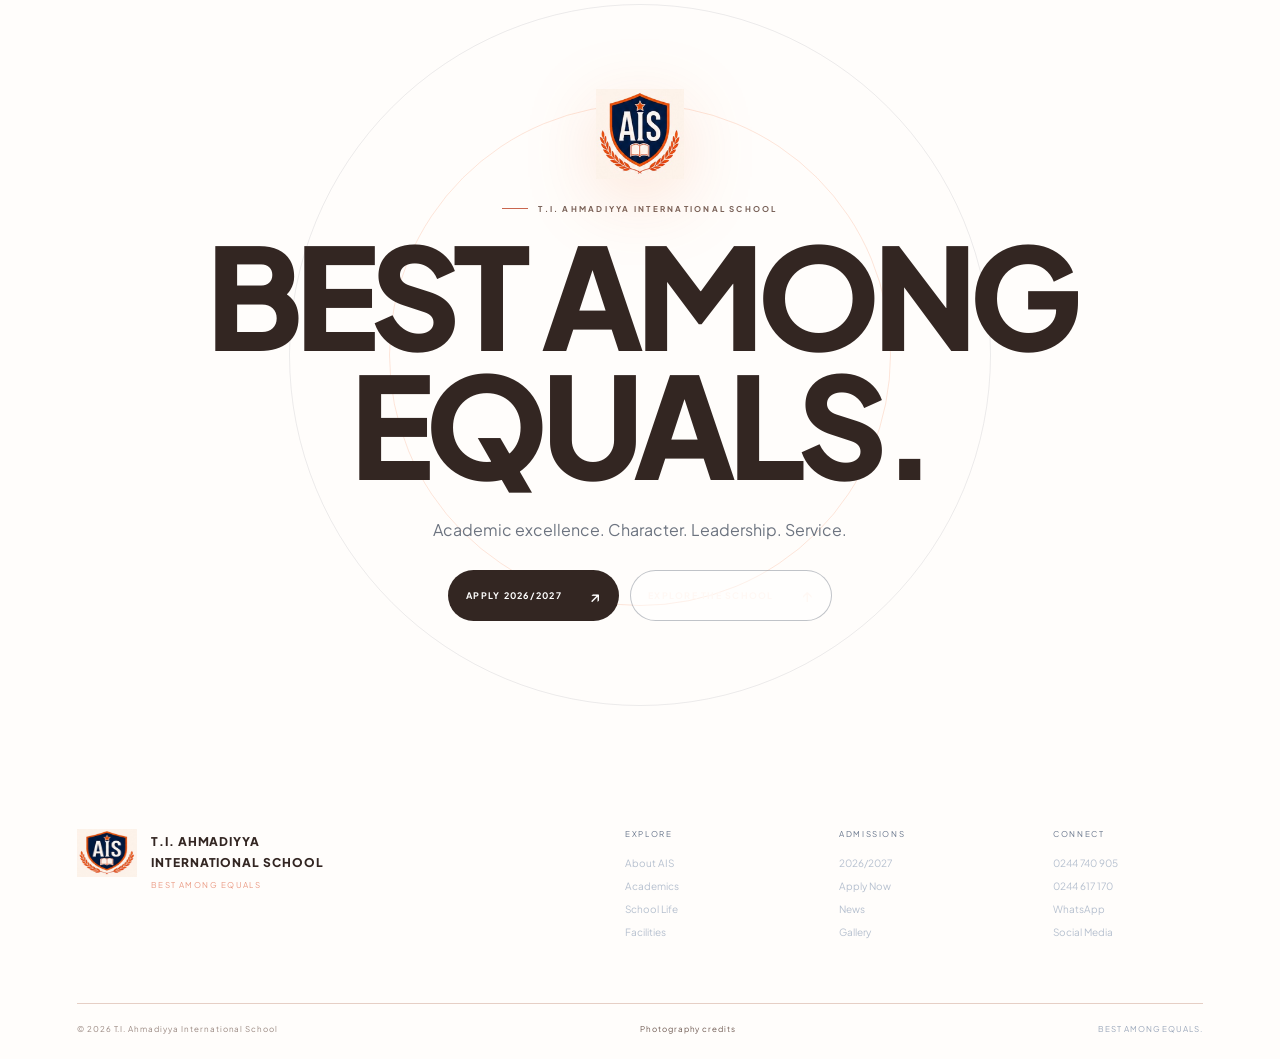
==== commit e1a6b79a: "Add files via upload" ====
--- a/index.html
+++ b/index.html
@@ -18,6 +18,7 @@
 <link rel="stylesheet" href="hero-v2.css">
 <link rel="stylesheet" href="hero-final.css">
 <link rel="stylesheet" href="hero-issues-fix.css">
+<link rel="stylesheet" href="real-photography.css">
 </head>
 <body>
 <div id="loader" class="loader"><div class="loader-core"><img src="assets/ais-crest.png" alt="AIS crest"><div class="loader-name">T.I. AHMADIYYA INTERNATIONAL SCHOOL</div><div class="loader-line"><span></span></div><div class="loader-motto">BEST AMONG EQUALS</div></div></div>
@@ -41,7 +42,7 @@
     <p>Academic excellence. Character. Leadership. Service.</p>
     <div class="hero-actions"><a class="btn btn-primary magnetic" href="#world">Explore AIS <b>↗</b></a><a class="btn btn-ghost magnetic" href="#admissions">Admissions 2026/2027 <b>→</b></a></div>
   </div>
-  <div class="hero-media" data-parallax="0.08"><img src="assets/hero-campus-clean.jpg" alt="AIS students on campus"><div class="media-overlay"></div><div class="media-label"><small>THE AIS CAMPUS</small><strong>Where learning moves with life.</strong></div></div>
+  <div class="hero-media" data-parallax="0.08"><img src="https://upload.wikimedia.org/wikipedia/commons/7/72/Ghanaian_Senior_High_School_students_in_class_02.jpg" alt="AIS students on campus"><div class="media-overlay"></div><div class="media-label"><small>THE AIS CAMPUS</small><strong>Where learning moves with life.</strong></div></div>
   <div class="admission-float magnetic"><span>ADMISSIONS</span><strong>2026 / 2027</strong><small>APPLICATIONS OPEN</small><a href="#admissions">START YOUR APPLICATION <b>→</b></a></div>
   <div class="scroll-cue"><span>SCROLL TO EXPLORE</span><i></i></div>
 </section>
@@ -65,20 +66,20 @@
 <section class="journey section-light" id="academics">
   <div class="journey-copy reveal"><div class="eyebrow dark"><span></span> ACADEMIC JOURNEY</div><h2>Every stage<br><em>matters.</em></h2><p id="journeyText">A confident beginning.</p></div>
   <div class="journey-rail"><div class="journey-progress"><span></span></div><div class="journey-items">
-    <button class="journey-item active" data-stage="EARLY YEARS" data-text="A confident beginning." data-img="assets/early-years.jpg"><b>01</b><span>EARLY YEARS</span></button>
-    <button class="journey-item" data-stage="NURSERY" data-text="Curiosity, discovery and early development." data-img="assets/classroom-young.jpg"><b>02</b><span>NURSERY</span></button>
-    <button class="journey-item" data-stage="KINDERGARTEN" data-text="Building confidence through purposeful learning." data-img="assets/classroom-front.jpg"><b>03</b><span>KINDERGARTEN</span></button>
-    <button class="journey-item" data-stage="PRIMARY" data-text="Strong foundations for lifelong learning." data-img="assets/classroom-wide.jpg"><b>04</b><span>PRIMARY</span></button>
-    <button class="journey-item" data-stage="JUNIOR HIGH SCHOOL" data-text="Learning, independence and preparation for the future." data-img="assets/classroom-teacher.jpg"><b>05</b><span>JHS</span></button>
+    <button class="journey-item active" data-stage="EARLY YEARS" data-text="A confident beginning." data-img="https://upload.wikimedia.org/wikipedia/commons/c/c3/Students_reading_in_a_classroom.jpg"><b>01</b><span>EARLY YEARS</span></button>
+    <button class="journey-item" data-stage="NURSERY" data-text="Curiosity, discovery and early development." data-img="https://upload.wikimedia.org/wikipedia/commons/c/c3/Students_reading_in_a_classroom.jpg"><b>02</b><span>NURSERY</span></button>
+    <button class="journey-item" data-stage="KINDERGARTEN" data-text="Building confidence through purposeful learning." data-img="https://upload.wikimedia.org/wikipedia/commons/7/72/Ghanaian_Senior_High_School_students_in_class_02.jpg"><b>03</b><span>KINDERGARTEN</span></button>
+    <button class="journey-item" data-stage="PRIMARY" data-text="Strong foundations for lifelong learning." data-img="https://upload.wikimedia.org/wikipedia/commons/c/c3/Students_reading_in_a_classroom.jpg"><b>04</b><span>PRIMARY</span></button>
+    <button class="journey-item" data-stage="JUNIOR HIGH SCHOOL" data-text="Learning, independence and preparation for the future." data-img="https://upload.wikimedia.org/wikipedia/commons/7/72/Ghanaian_Senior_High_School_students_in_class_02.jpg"><b>05</b><span>JHS</span></button>
   </div></div>
-  <div class="journey-image"><img id="journeyImage" src="assets/early-years.jpg" alt="AIS learners"><div class="journey-tag">EVERY STAGE MATTERS</div></div>
+  <div class="journey-image"><img id="journeyImage" src="https://upload.wikimedia.org/wikipedia/commons/c/c3/Students_reading_in_a_classroom.jpg" alt="AIS learners"><div class="journey-tag">EVERY STAGE MATTERS</div></div>
 </section>
 <section class="experience section-dark" id="life">
   <div class="section-intro reveal"><div class="eyebrow"><span></span> SCHOOL EXPERIENCE</div><h2>Learning doesn't<br><em>stand still.</em></h2><p>Classrooms, sports, science, community and culture move together.</p></div>
   <div class="experience-grid">
-    <div class="experience-card big" data-depth="0.04"><img src="assets/classroom-wide.jpg" alt="AIS classroom"><div><small>01 / LEARNING</small><h3>Ideas become<br>habits.</h3></div></div>
-    <div class="experience-card tall" data-depth="0.08"><img src="assets/sports-groups.jpg" alt="AIS sports"><div><small>02 / SPORTS</small><h3>Move with<br>purpose.</h3></div></div>
-    <div class="experience-card small" data-depth="0.06"><img src="assets/classroom-front.jpg" alt="AIS students"><div><small>03 / SCIENCE</small><h3>Ask better<br>questions.</h3></div></div>
+    <div class="experience-card big" data-depth="0.04"><img src="https://upload.wikimedia.org/wikipedia/commons/c/c3/Students_reading_in_a_classroom.jpg" alt="AIS classroom"><div><small>01 / LEARNING</small><h3>Ideas become<br>habits.</h3></div></div>
+    <div class="experience-card tall" data-depth="0.08"><img src="https://upload.wikimedia.org/wikipedia/commons/d/d3/Kids_receiving_ball_-_Winneba_School-Ghana_Keri_Oberly.jpg" alt="AIS sports"><div><small>02 / SPORTS</small><h3>Move with<br>purpose.</h3></div></div>
+    <div class="experience-card small" data-depth="0.06"><img src="https://upload.wikimedia.org/wikipedia/commons/7/72/Ghanaian_Senior_High_School_students_in_class_02.jpg" alt="AIS students"><div><small>03 / SCIENCE</small><h3>Ask better<br>questions.</h3></div></div>
     <div class="experience-card small" data-depth="0.1"><img src="assets/green-campus.jpg" alt="AIS campus"><div><small>04 / COMMUNITY</small><h3>Belong. Serve.<br>Contribute.</h3></div></div>
   </div>
 </section>
@@ -89,15 +90,15 @@
 </section>
 <section class="gallery section-dark">
   <div class="gallery-head"><div class="eyebrow"><span></span> LIFE AT AIS</div><p>Academics · Events · Sports · Culture · Community · Campus</p></div>
-  <div class="gallery-row row-a"><div class="gallery-card wide"><img src="assets/campus-walk-alt.jpg"><span>COMMUNITY</span></div><div class="gallery-card"><img src="assets/classroom-teacher.jpg"><span>ACADEMICS</span></div><div class="gallery-card"><img src="assets/sports-stretch.jpg"><span>SPORTS</span></div><div class="gallery-card"><img src="assets/early-years.jpg"><span>EARLY YEARS</span></div></div>
-  <div class="gallery-row row-b"><div class="gallery-card"><img src="assets/green-campus.jpg"><span>CAMPUS</span></div><div class="gallery-card wide"><img src="assets/classroom-front.jpg"><span>CULTURE</span></div><div class="gallery-card"><img src="assets/sports-groups.jpg"><span>STUDENT LIFE</span></div><div class="gallery-card"><img src="assets/classroom-young.jpg"><span>LEARNING</span></div></div>
+  <div class="gallery-row row-a"><div class="gallery-card wide"><img src="https://upload.wikimedia.org/wikipedia/commons/4/48/Students_of.jpg"><span>COMMUNITY</span></div><div class="gallery-card"><img src="https://upload.wikimedia.org/wikipedia/commons/7/72/Ghanaian_Senior_High_School_students_in_class_02.jpg"><span>ACADEMICS</span></div><div class="gallery-card"><img src="https://upload.wikimedia.org/wikipedia/commons/d/d3/Kids_receiving_ball_-_Winneba_School-Ghana_Keri_Oberly.jpg"><span>SPORTS</span></div><div class="gallery-card"><img src="https://upload.wikimedia.org/wikipedia/commons/c/c3/Students_reading_in_a_classroom.jpg"><span>EARLY YEARS</span></div></div>
+  <div class="gallery-row row-b"><div class="gallery-card"><img src="assets/green-campus.jpg"><span>CAMPUS</span></div><div class="gallery-card wide"><img src="https://upload.wikimedia.org/wikipedia/commons/7/72/Ghanaian_Senior_High_School_students_in_class_02.jpg"><span>CULTURE</span></div><div class="gallery-card"><img src="https://upload.wikimedia.org/wikipedia/commons/d/d3/Kids_receiving_ball_-_Winneba_School-Ghana_Keri_Oberly.jpg"><span>STUDENT LIFE</span></div><div class="gallery-card"><img src="https://upload.wikimedia.org/wikipedia/commons/c/c3/Students_reading_in_a_classroom.jpg"><span>LEARNING</span></div></div>
 </section>
 <section class="stories section-light" id="stories">
   <div class="section-intro dark reveal"><div class="eyebrow dark"><span></span> STORIES FROM AIS</div><h2>Moments that<br><em>move the school.</em></h2></div>
   <div class="story-stack">
-    <article class="story-card story-1"><div class="story-index">STORY 01</div><img src="assets/campus-walk.jpg"><div class="story-content"><small>A NEW CHAPTER FOR AIS</small><h3>Growing a school that feels like a world.</h3><a href="#">READ STORY <b>→</b></a></div></article>
-    <article class="story-card story-2"><div class="story-index">STORY 02</div><img src="assets/classroom-wide.jpg"><div class="story-content"><small>INSIDE OUR LEARNING EXPERIENCE</small><h3>Curiosity, discipline and confidence in the room.</h3><a href="#">EXPLORE <b>→</b></a></div></article>
-    <article class="story-card story-3"><div class="story-index">STORY 03</div><img src="assets/sports-groups.jpg"><div class="story-content"><small>BUILDING CHARACTER THROUGH SERVICE</small><h3>Learning to lead by showing up for others.</h3><a href="#">DISCOVER <b>→</b></a></div></article>
+    <article class="story-card story-1"><div class="story-index">STORY 01</div><img src="https://upload.wikimedia.org/wikipedia/commons/4/48/Students_of.jpg"><div class="story-content"><small>A NEW CHAPTER FOR AIS</small><h3>Growing a school that feels like a world.</h3><a href="#">READ STORY <b>→</b></a></div></article>
+    <article class="story-card story-2"><div class="story-index">STORY 02</div><img src="https://upload.wikimedia.org/wikipedia/commons/c/c3/Students_reading_in_a_classroom.jpg"><div class="story-content"><small>INSIDE OUR LEARNING EXPERIENCE</small><h3>Curiosity, discipline and confidence in the room.</h3><a href="#">EXPLORE <b>→</b></a></div></article>
+    <article class="story-card story-3"><div class="story-index">STORY 03</div><img src="https://upload.wikimedia.org/wikipedia/commons/d/d3/Kids_receiving_ball_-_Winneba_School-Ghana_Keri_Oberly.jpg"><div class="story-content"><small>BUILDING CHARACTER THROUGH SERVICE</small><h3>Learning to lead by showing up for others.</h3><a href="#">DISCOVER <b>→</b></a></div></article>
   </div>
 </section>
 <section class="live section-dark">
@@ -114,7 +115,7 @@
 </section>
 <section class="final-cta"><div class="cta-particles"></div><img src="assets/ais-crest.png" alt="AIS crest"><div class="eyebrow dark"><span></span> T.I. AHMADIYYA INTERNATIONAL SCHOOL</div><h2>BEST AMONG<br><em>EQUALS.</em></h2><p>Academic excellence. Character. Leadership. Service.</p><div class="hero-actions"><a class="btn btn-dark magnetic" href="#admissions">Apply 2026/2027 <b>↗</b></a><a class="btn btn-light magnetic" href="#top">Explore the school <b>↑</b></a></div></section>
 </main>
-<footer><div class="footer-top"><div class="footer-brand"><img src="assets/ais-crest.png"><div><strong>T.I. AHMADIYYA<br>INTERNATIONAL SCHOOL</strong><span>BEST AMONG EQUALS</span></div></div><div class="footer-cols"><div><small>EXPLORE</small><a href="#about">About AIS</a><a href="#academics">Academics</a><a href="#life">School Life</a><a href="#world">Facilities</a></div><div><small>ADMISSIONS</small><a href="#admissions">2026/2027</a><a href="#admissions">Apply Now</a><a href="#stories">News</a><a href="#stories">Gallery</a></div><div><small>CONNECT</small><a href="#">0244 740 905</a><a href="#">0244 617 170</a><a href="#">WhatsApp</a><a href="#">Social Media</a></div></div></div><div class="footer-bottom"><span>© 2026 T.I. Ahmadiyya International School</span><span>BEST AMONG EQUALS.</span></div></footer>
+<footer><div class="footer-top"><div class="footer-brand"><img src="assets/ais-crest.png"><div><strong>T.I. AHMADIYYA<br>INTERNATIONAL SCHOOL</strong><span>BEST AMONG EQUALS</span></div></div><div class="footer-cols"><div><small>EXPLORE</small><a href="#about">About AIS</a><a href="#academics">Academics</a><a href="#life">School Life</a><a href="#world">Facilities</a></div><div><small>ADMISSIONS</small><a href="#admissions">2026/2027</a><a href="#admissions">Apply Now</a><a href="#stories">News</a><a href="#stories">Gallery</a></div><div><small>CONNECT</small><a href="#">0244 740 905</a><a href="#">0244 617 170</a><a href="#">WhatsApp</a><a href="#">Social Media</a></div></div></div><div class="footer-bottom"><span>© 2026 T.I. Ahmadiyya International School</span><span><a href="PHOTO-CREDITS.html">Photography credits</a></span><span>BEST AMONG EQUALS.</span></div></footer>
 <script src="script.js"></script>
 <script src="advanced.js"></script>
 </body>
--- a/real-photography.css
+++ b/real-photography.css
@@ -0,0 +1,23 @@
+
+/* AIS Motion — Real Photography Upgrade */
+.hero-media img,
+.experience-card img,
+.campus-view img,
+.gallery-card img,
+.story-card img,
+#journeyImage{
+  image-rendering:auto;
+  filter:saturate(.94) contrast(1.03);
+}
+.hero-media img{object-position:center 35%}
+.experience-card img{object-position:center center}
+.gallery-card img{object-position:center center}
+.story-card img{object-position:center center}
+#journeyImage{object-fit:cover}
+
+/* Remote high-resolution photographs should fill their editorial frames cleanly. */
+.hero-media img,.experience-card img,.campus-view img,.gallery-card img,.story-card img,#journeyImage{
+  width:100%;
+  height:100%;
+  object-fit:cover;
+}
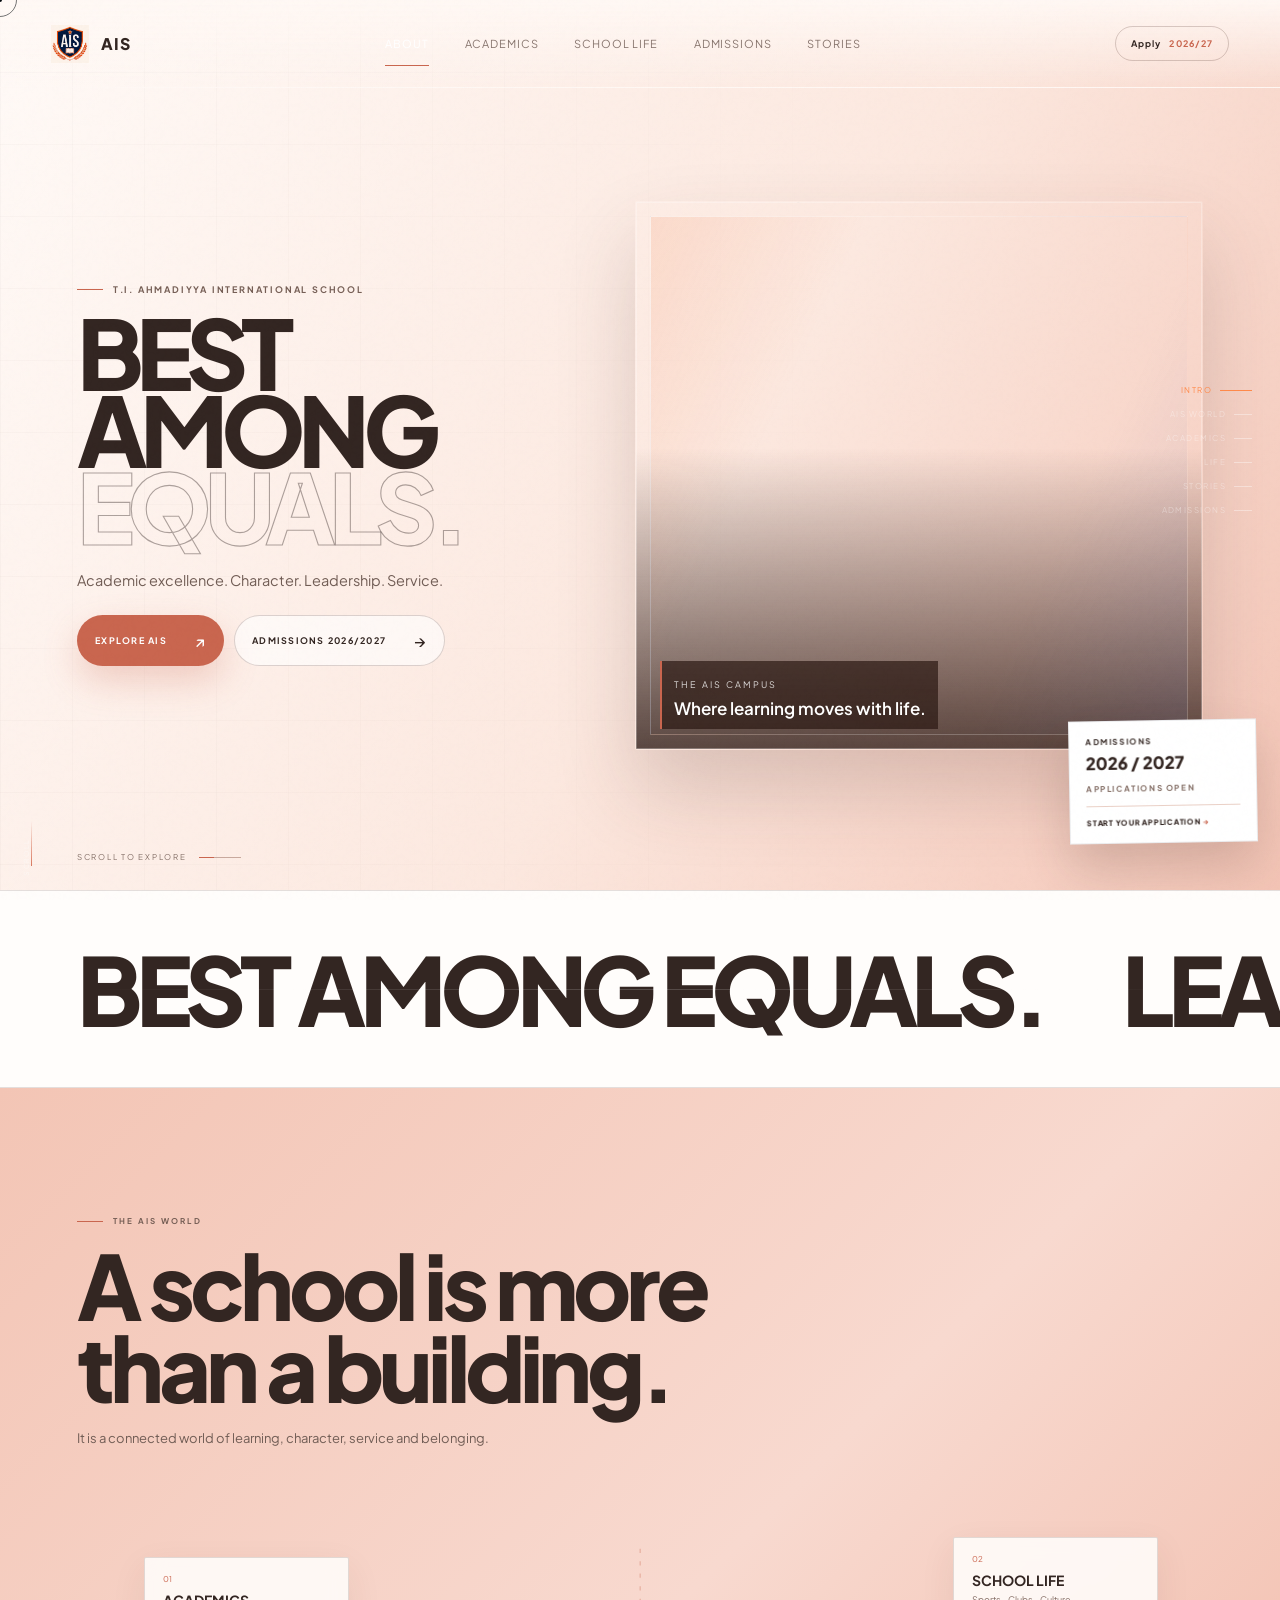
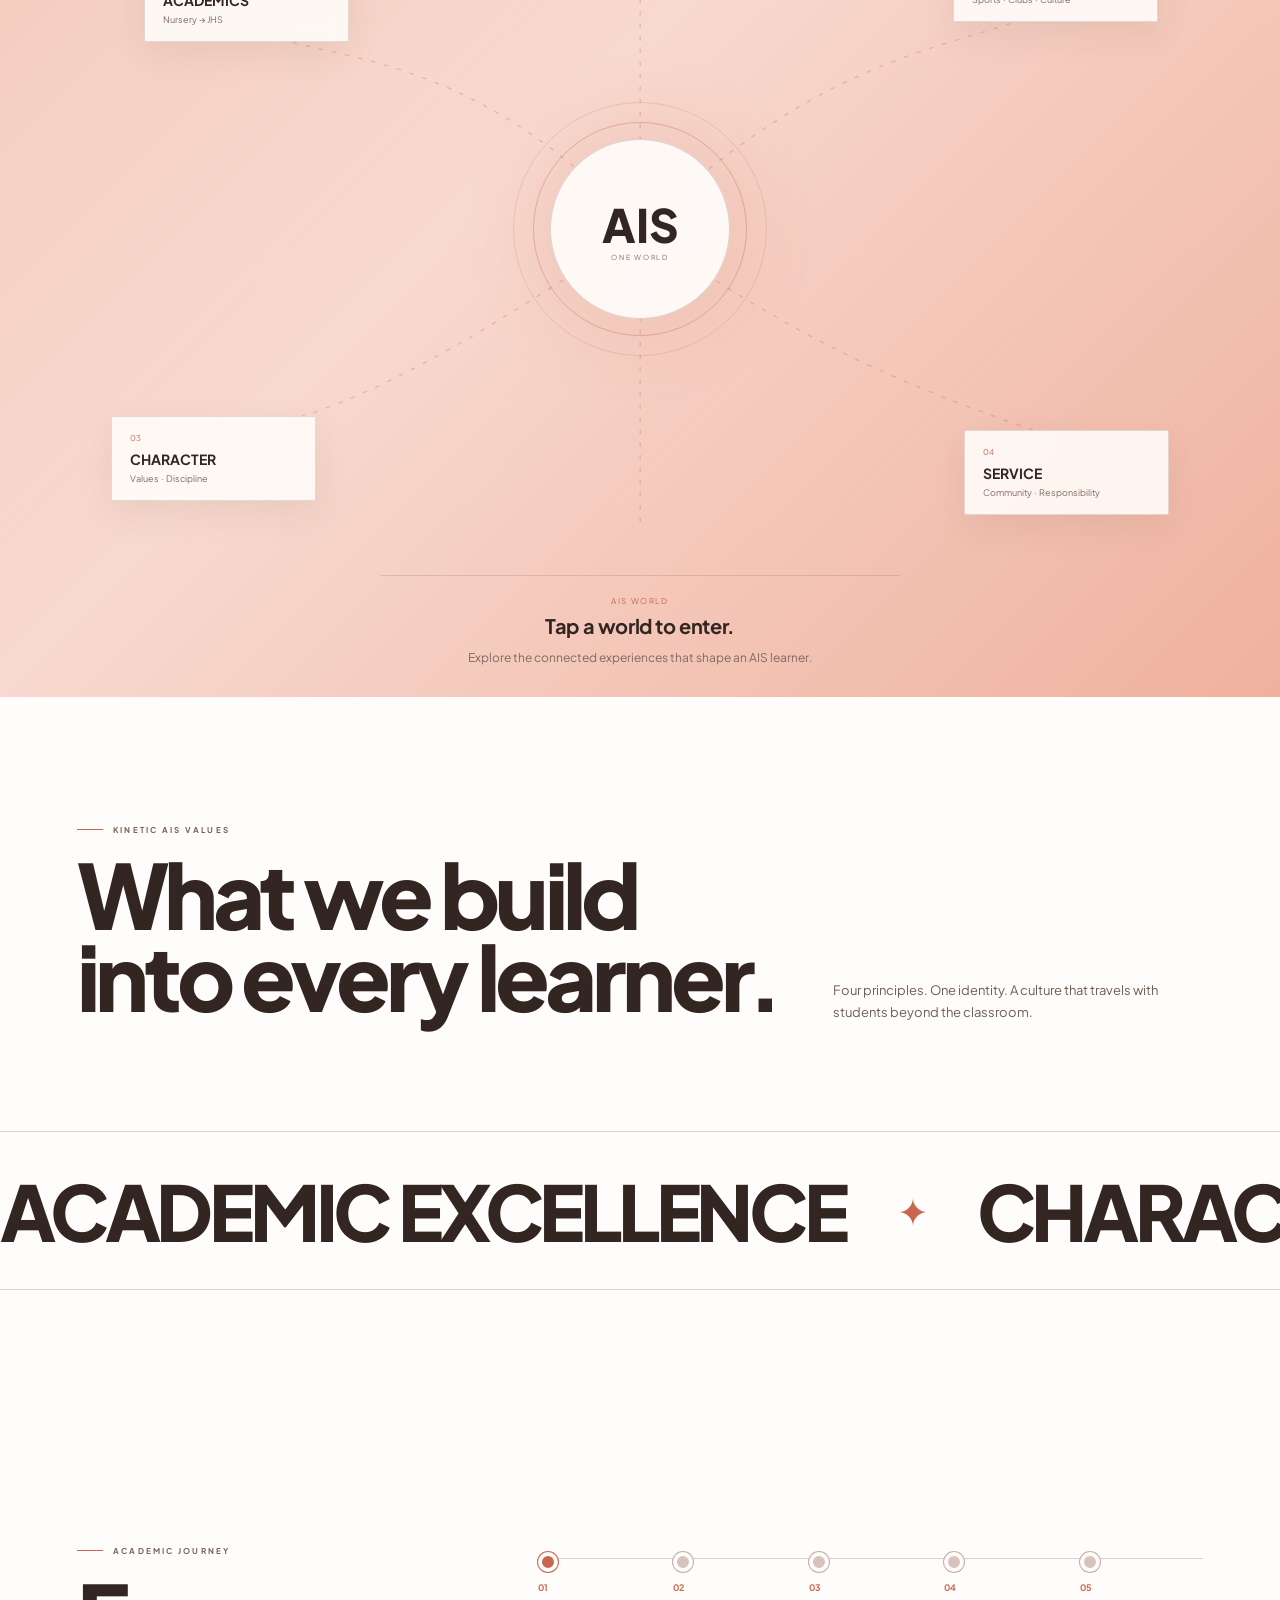
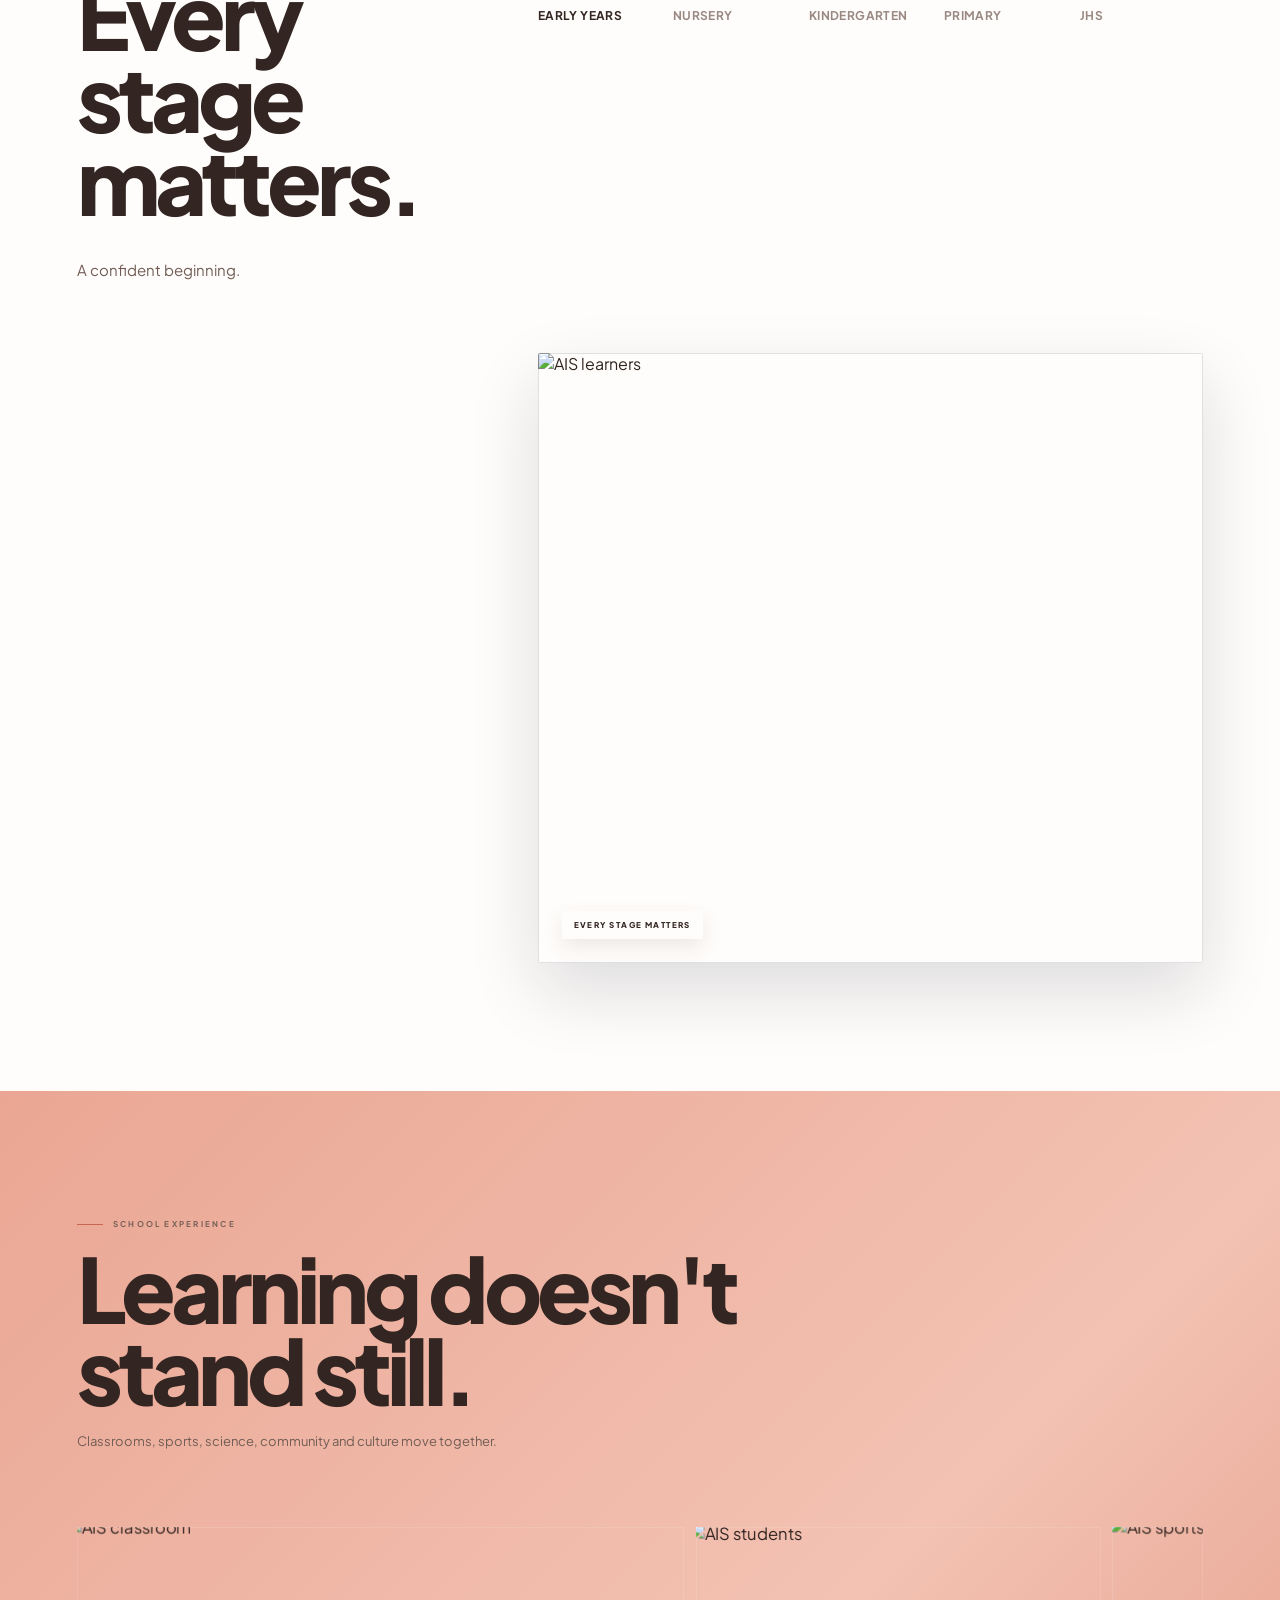
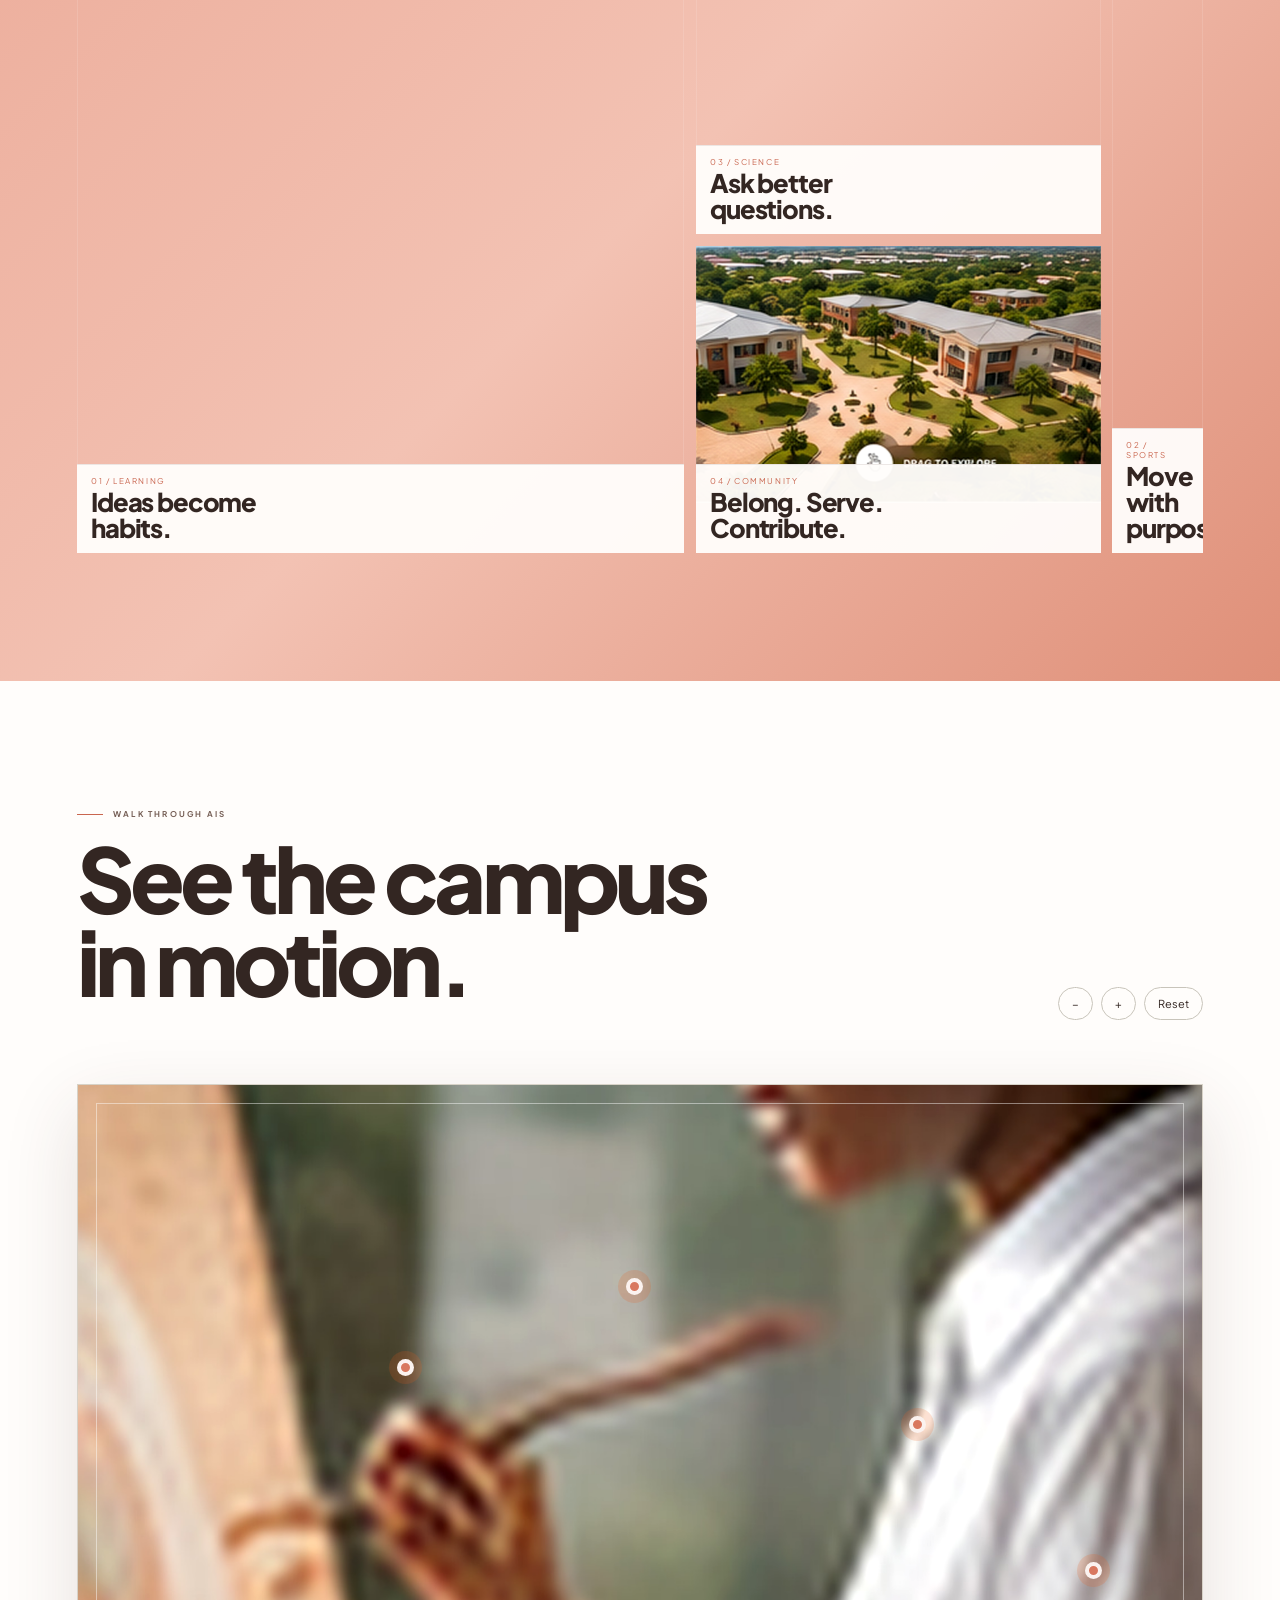
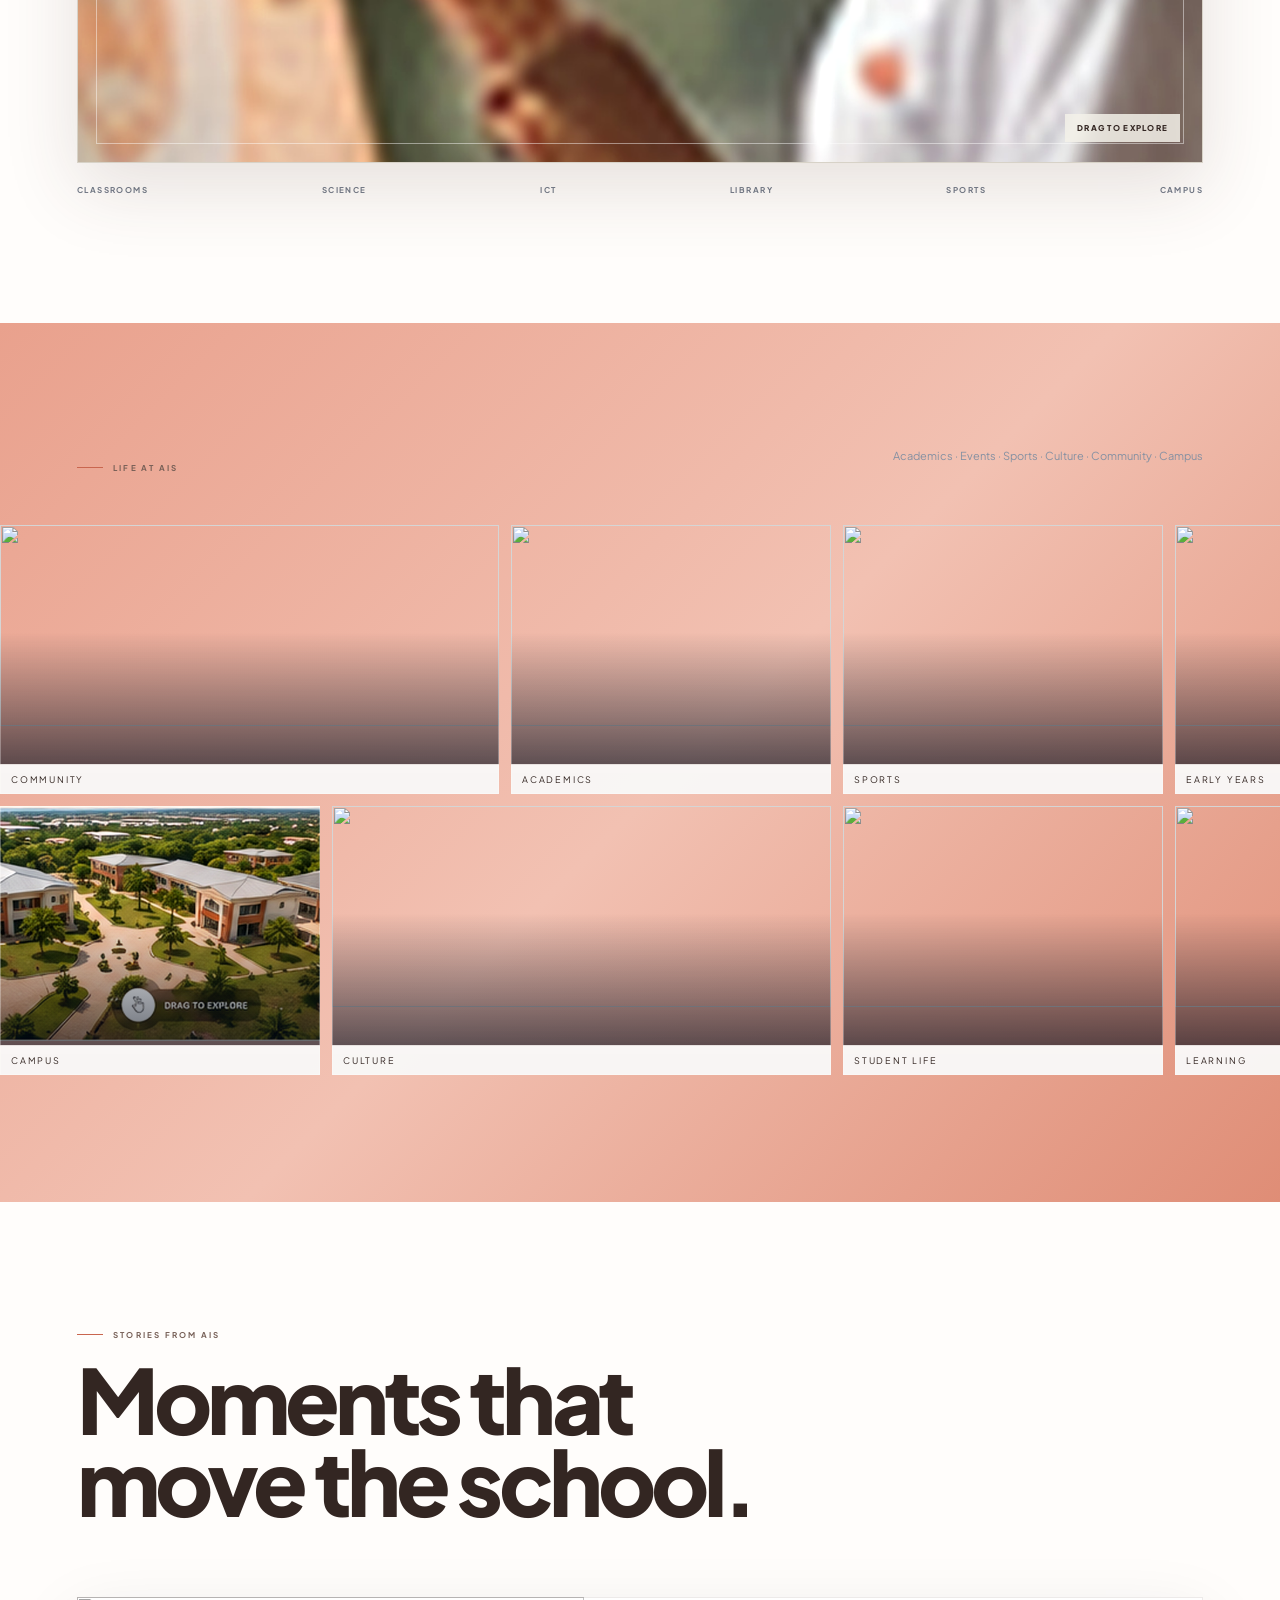
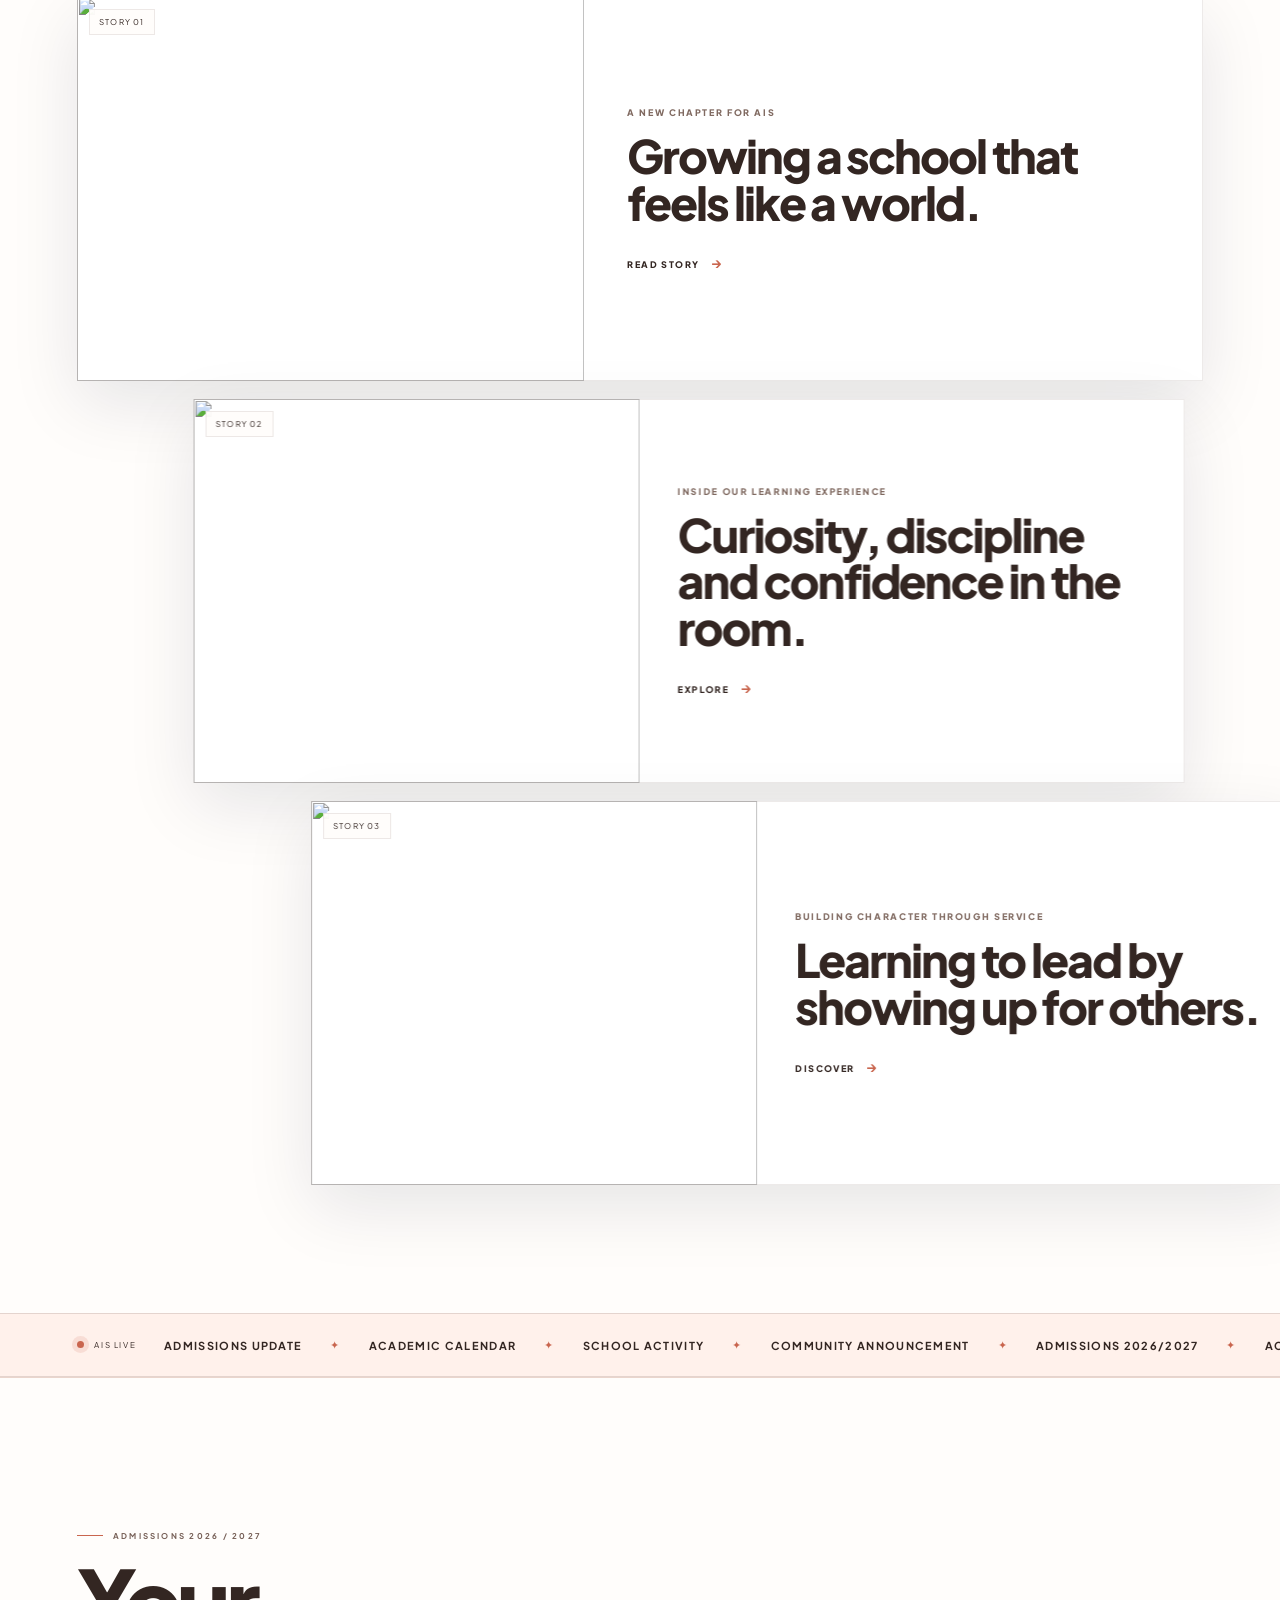
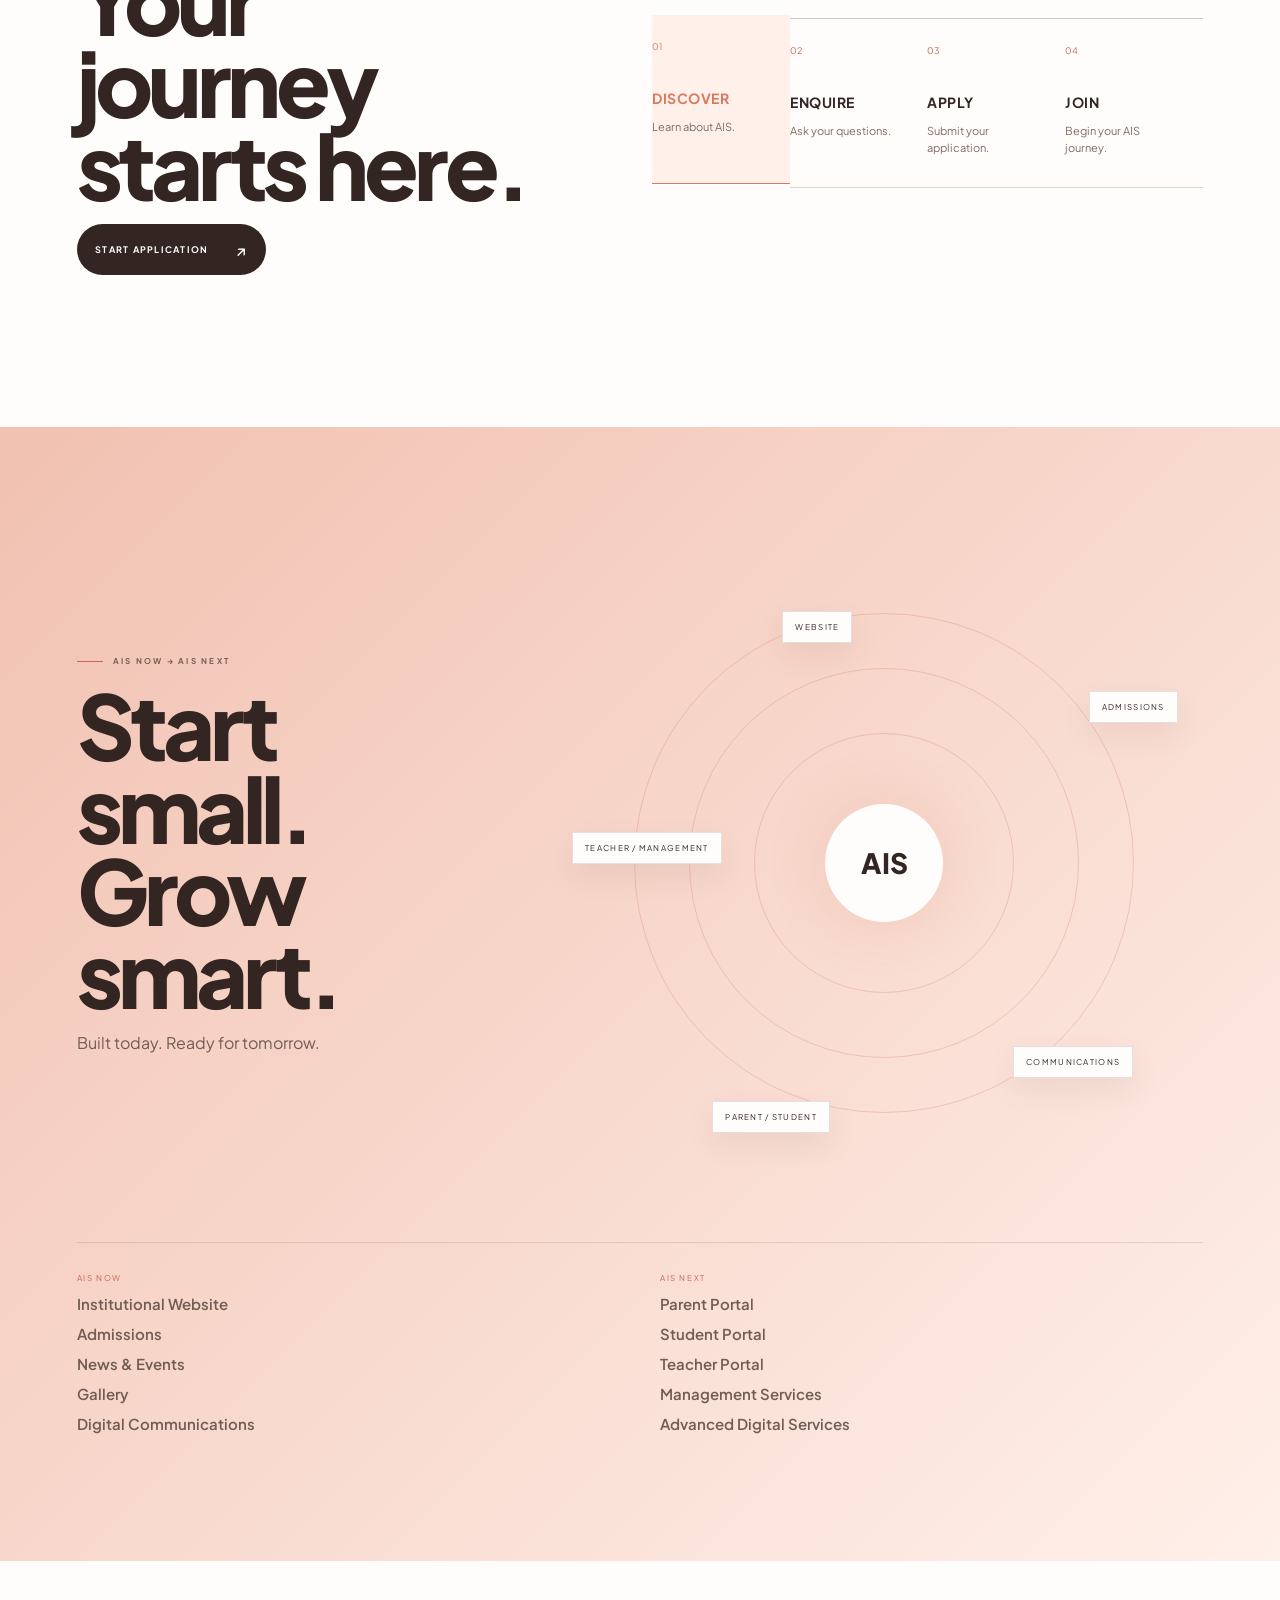
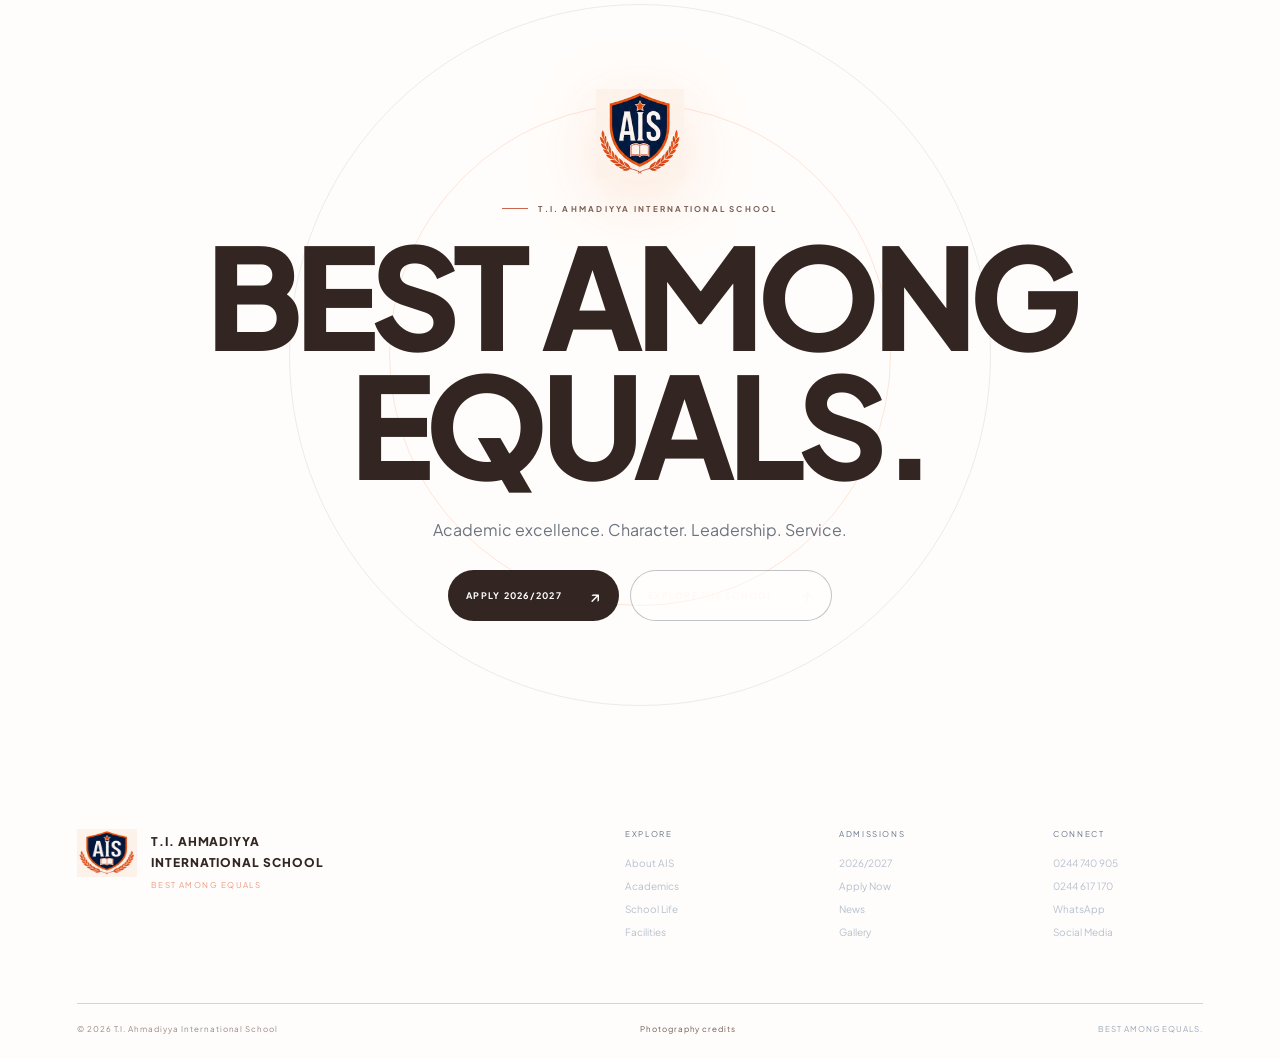
==== commit 5bb4b2c0: "Add files via upload" ====
--- a/index.html
+++ b/index.html
@@ -19,6 +19,7 @@
 <link rel="stylesheet" href="hero-final.css">
 <link rel="stylesheet" href="hero-issues-fix.css">
 <link rel="stylesheet" href="real-photography.css">
+<link rel="stylesheet" href="image-text-fix.css">
 </head>
 <body>
 <div id="loader" class="loader"><div class="loader-core"><img src="assets/ais-crest.png" alt="AIS crest"><div class="loader-name">T.I. AHMADIYYA INTERNATIONAL SCHOOL</div><div class="loader-line"><span></span></div><div class="loader-motto">BEST AMONG EQUALS</div></div></div>
--- a/image-text-fix.css
+++ b/image-text-fix.css
@@ -0,0 +1,127 @@
+
+/* AIS Motion — Image Text Legibility & Face-Safe Overlay Fix */
+:root{
+  --image-label-bg:rgba(255,253,251,.96);
+  --image-label-ink:#332622;
+  --image-label-accent:#c9664f;
+}
+
+/* Never let descriptive labels sit directly over faces/details.
+   Convert image captions into solid editorial plaques. */
+.experience-card,
+.gallery-card,
+.story-card,
+.hero-media{isolation:isolate}
+
+/* Experience cards: full-width caption plaque anchored to the lower edge. */
+.experience-card{
+  overflow:hidden!important;
+}
+.experience-card > div{
+  left:0!important;
+  right:0!important;
+  bottom:0!important;
+  padding:11px 14px 12px!important;
+  background:var(--image-label-bg)!important;
+  color:var(--image-label-ink)!important;
+  z-index:8!important;
+  border-top:1px solid rgba(78,49,40,.10);
+  text-shadow:none!important;
+  backdrop-filter:none!important;
+}
+.experience-card > div small{
+  color:var(--image-label-accent)!important;
+  display:block!important;
+  margin-bottom:3px!important;
+  text-shadow:none!important;
+}
+.experience-card > div h3{
+  color:var(--image-label-ink)!important;
+  text-shadow:none!important;
+  margin:0!important;
+}
+.experience-card:after{
+  display:none!important;
+}
+.experience-card img{
+  height:calc(100% - 55px)!important;
+  bottom:55px!important;
+  object-fit:cover!important;
+}
+
+/* Gallery labels: clean plaques instead of text over people. */
+.gallery-card{
+  overflow:hidden!important;
+}
+.gallery-card span{
+  left:0!important;
+  right:0!important;
+  bottom:0!important;
+  padding:9px 11px!important;
+  background:var(--image-label-bg)!important;
+  color:var(--image-label-ink)!important;
+  border-top:1px solid rgba(78,49,40,.10);
+  text-shadow:none!important;
+  z-index:8!important;
+}
+.gallery-card img{
+  height:calc(100% - 34px)!important;
+  object-fit:cover!important;
+}
+
+/* Story index becomes a readable plaque, never transparent over a face. */
+.story-index{
+  top:12px!important;
+  left:12px!important;
+  padding:7px 9px!important;
+  background:rgba(255,253,251,.96)!important;
+  color:var(--image-label-ink)!important;
+  border:1px solid rgba(78,49,40,.10);
+  z-index:8!important;
+  text-shadow:none!important;
+}
+
+/* Hero caption: retain cinematic treatment, but give the text a protected base. */
+.media-label{
+  padding:10px 12px!important;
+  background:rgba(45,27,22,.72)!important;
+  border-left:2px solid var(--peach-deep);
+  width:max-content;
+  max-width:min(430px,62%)!important;
+}
+.media-label small,.media-label strong{
+  text-shadow:none!important;
+}
+
+/* Journey image captions/labels if any are injected by JS. */
+#journeyImage + *{
+  text-shadow:none;
+}
+
+/* Mobile: keep plaques compact and legible. */
+@media(max-width:900px){
+  .experience-card > div{
+    padding:9px 11px 10px!important;
+  }
+  .experience-card img{
+    height:calc(100% - 50px)!important;
+    bottom:50px!important;
+  }
+  .gallery-card span{
+    padding:8px 9px!important;
+    font-size:8px!important;
+  }
+  .gallery-card img{
+    height:calc(100% - 31px)!important;
+  }
+  .media-label{
+    width:auto!important;
+    max-width:76%!important;
+    padding:8px 10px!important;
+  }
+}
+
+/* Ensure captions remain readable in reduced-motion/accessibility modes. */
+@media(prefers-reduced-motion:reduce){
+  .experience-card img,.gallery-card img,.story-card img{transform:none!important}
+}
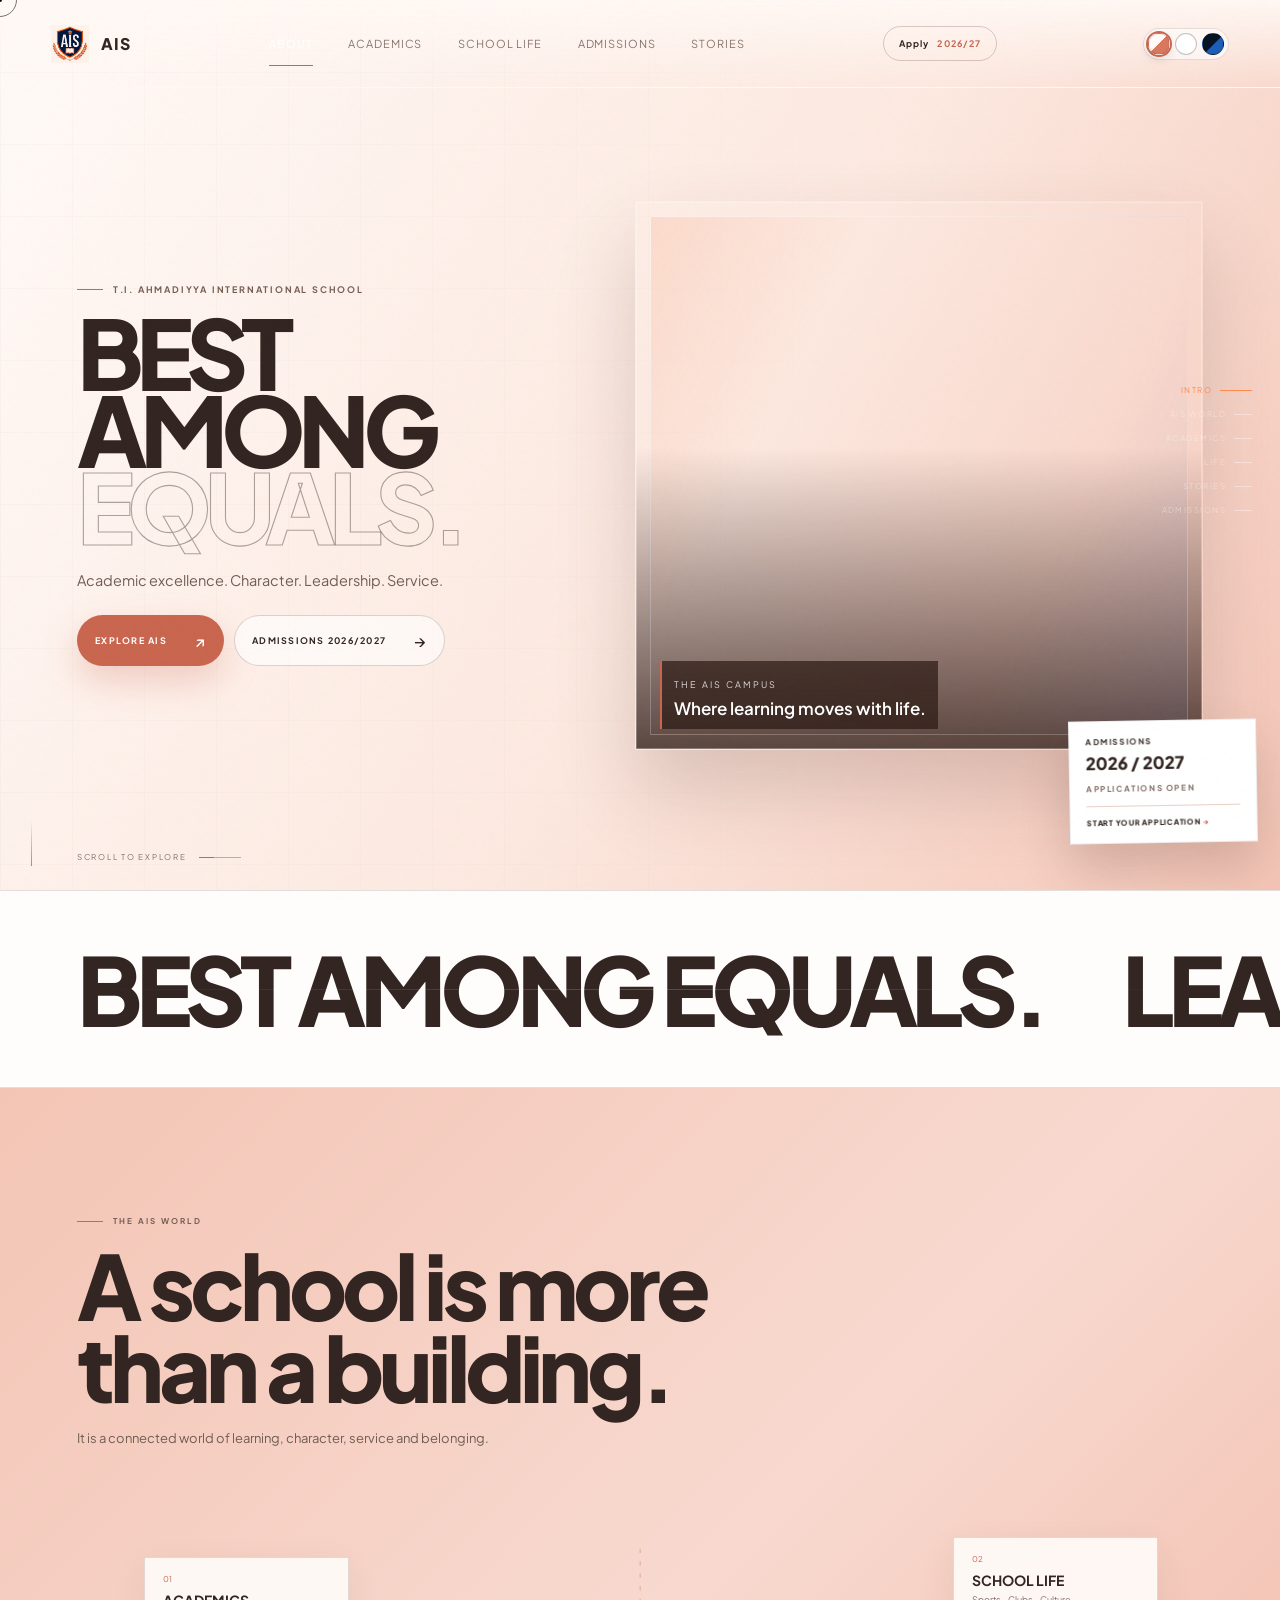
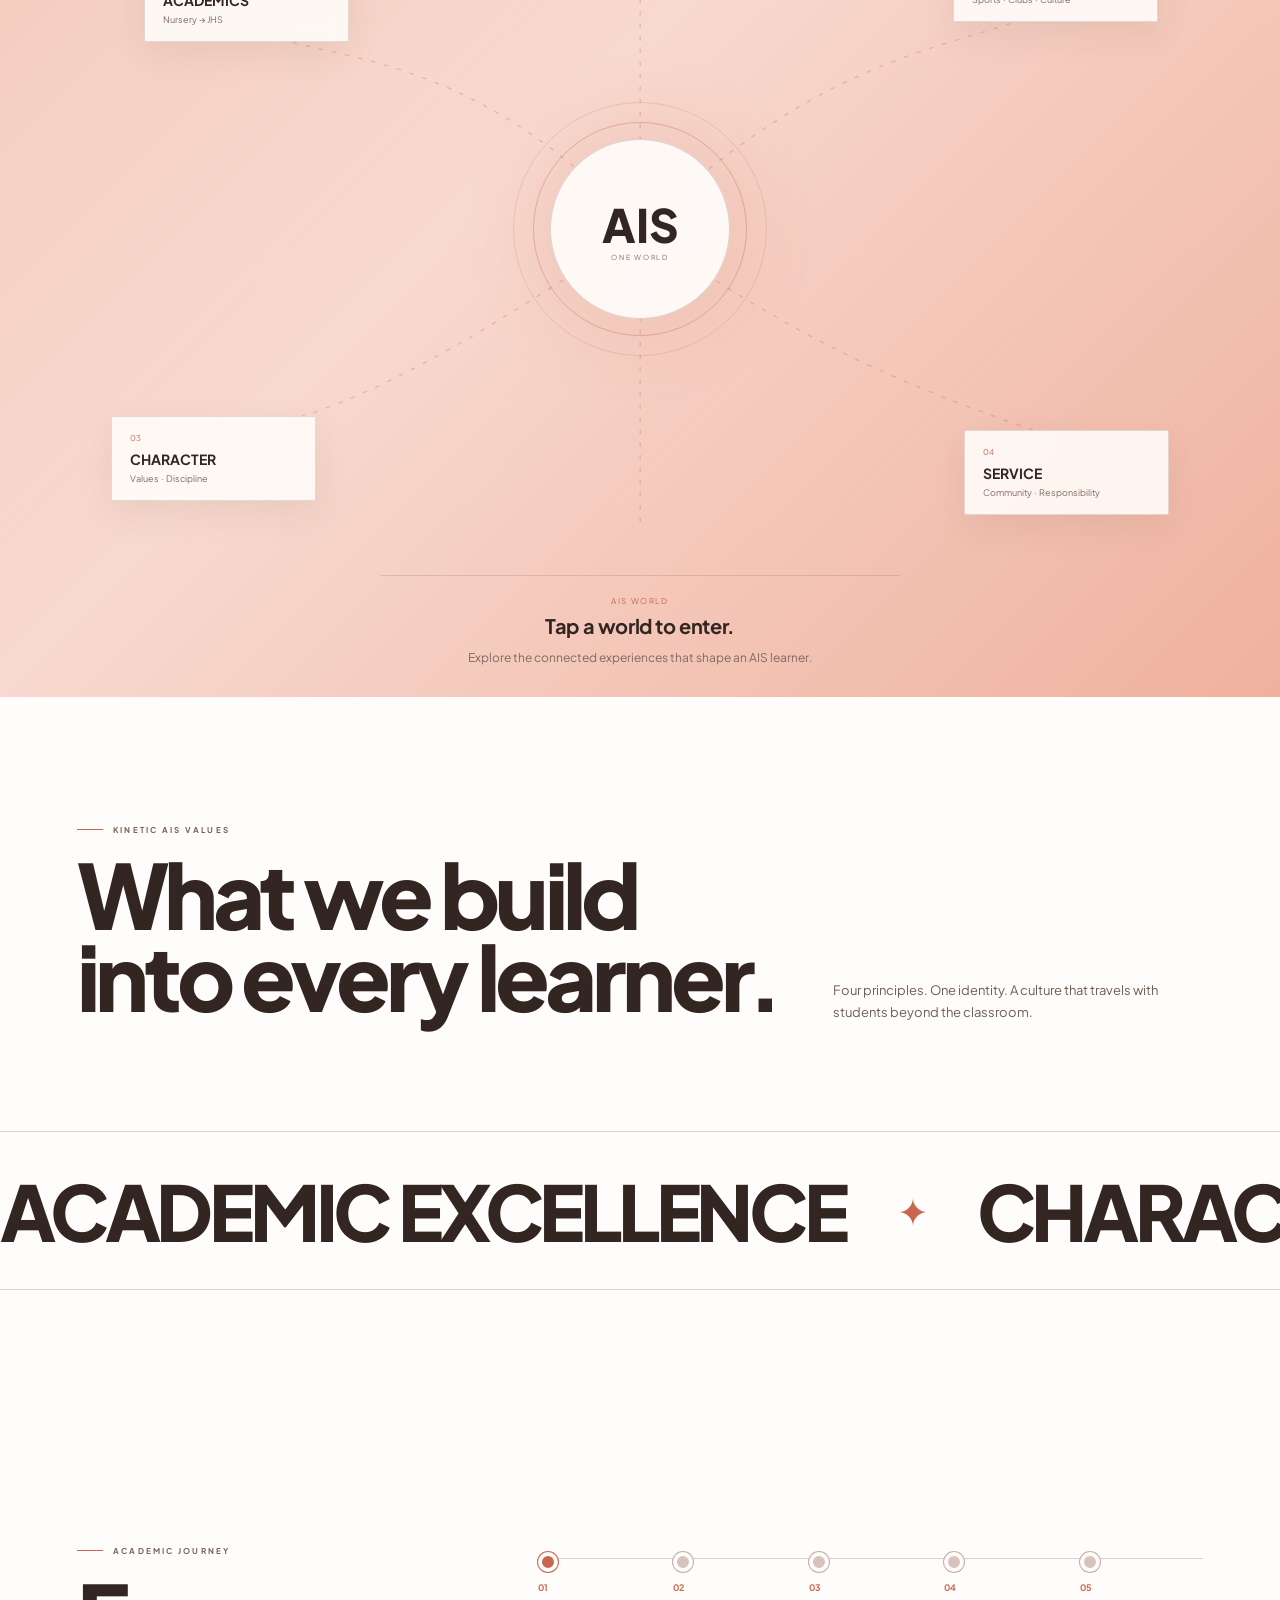
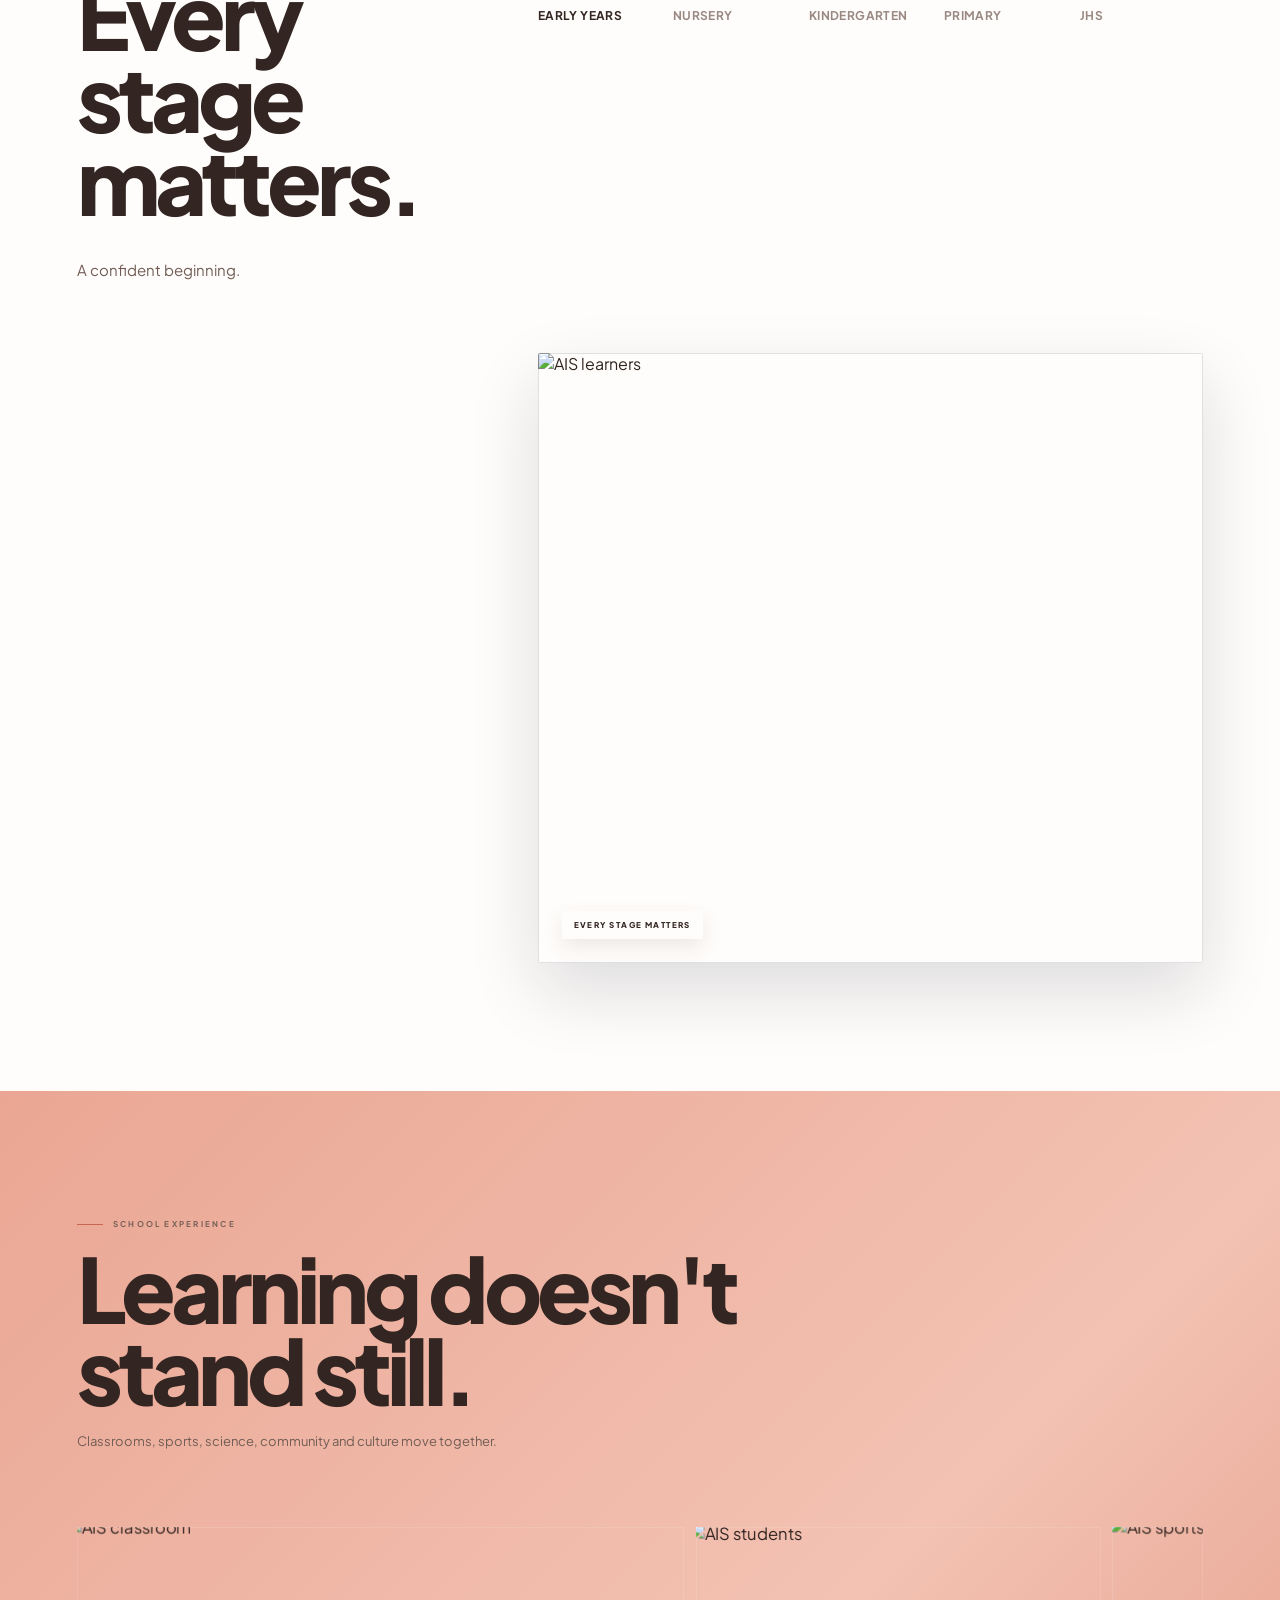
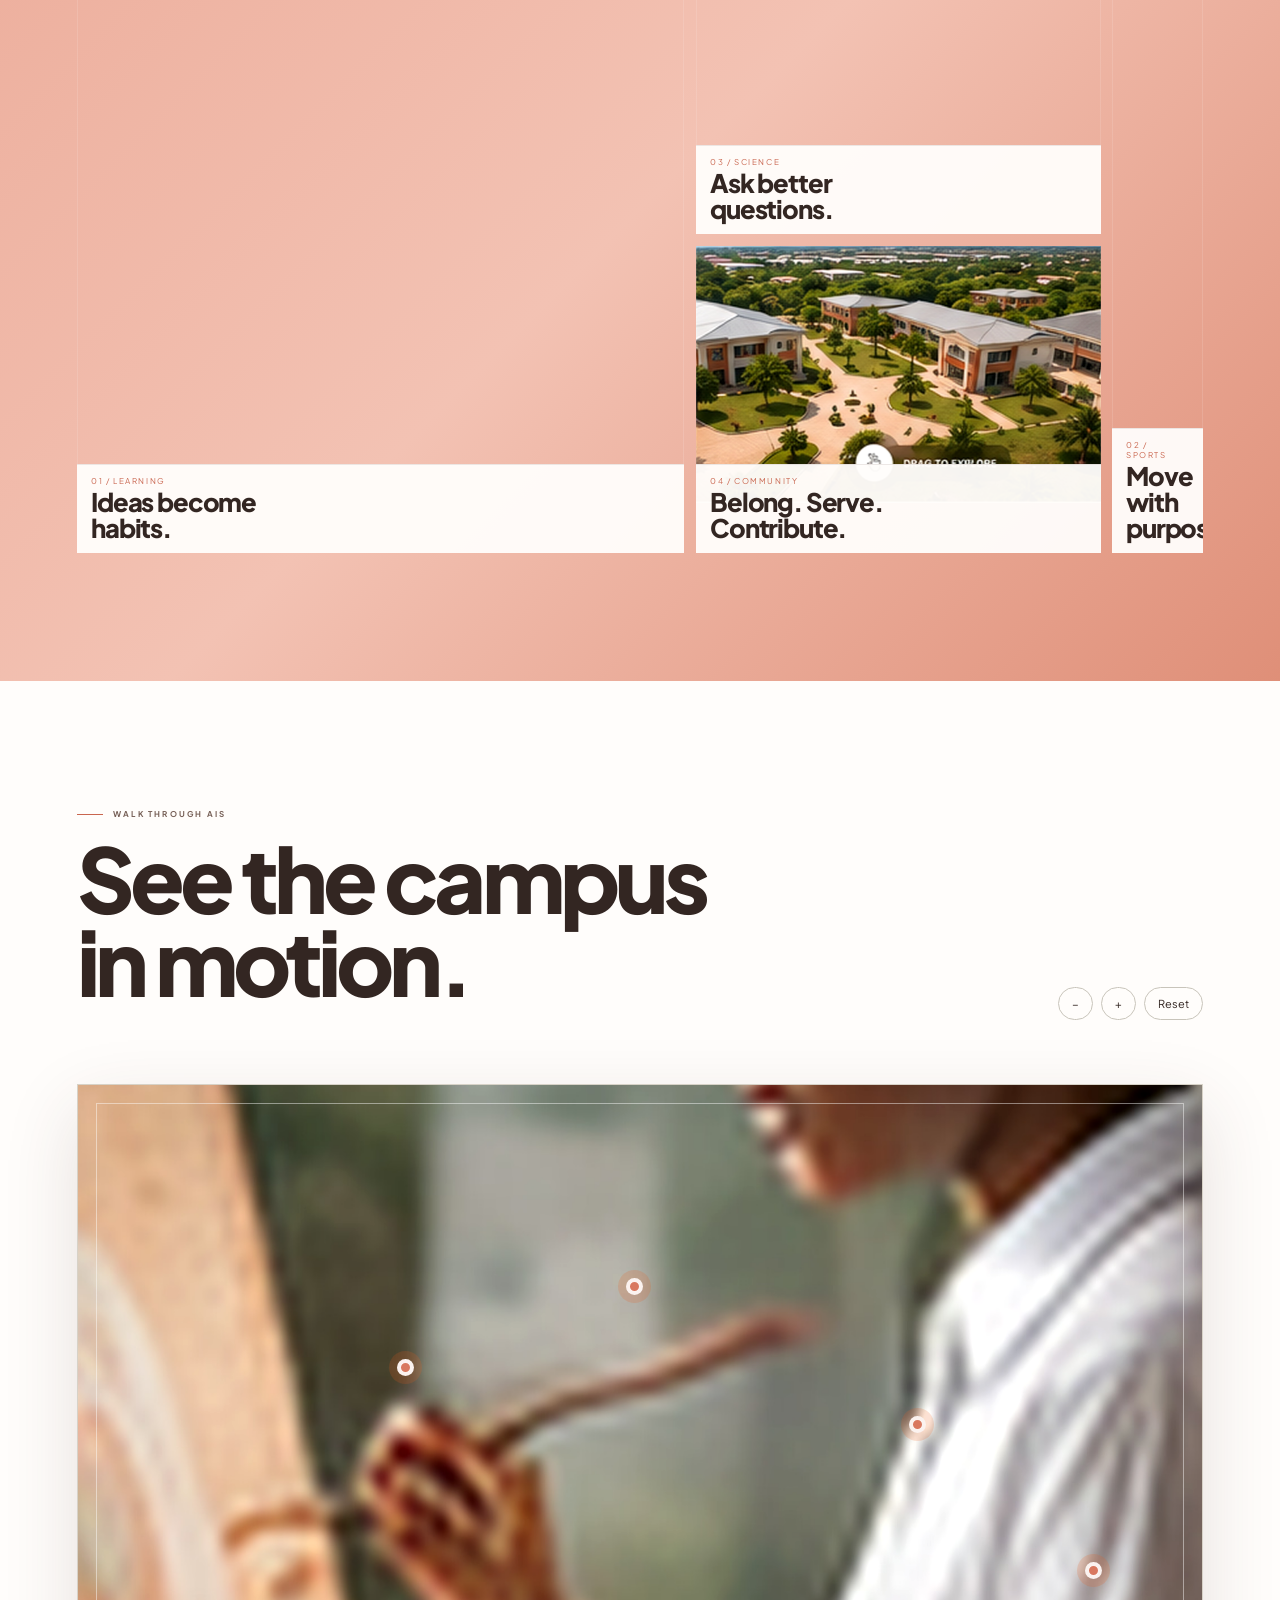
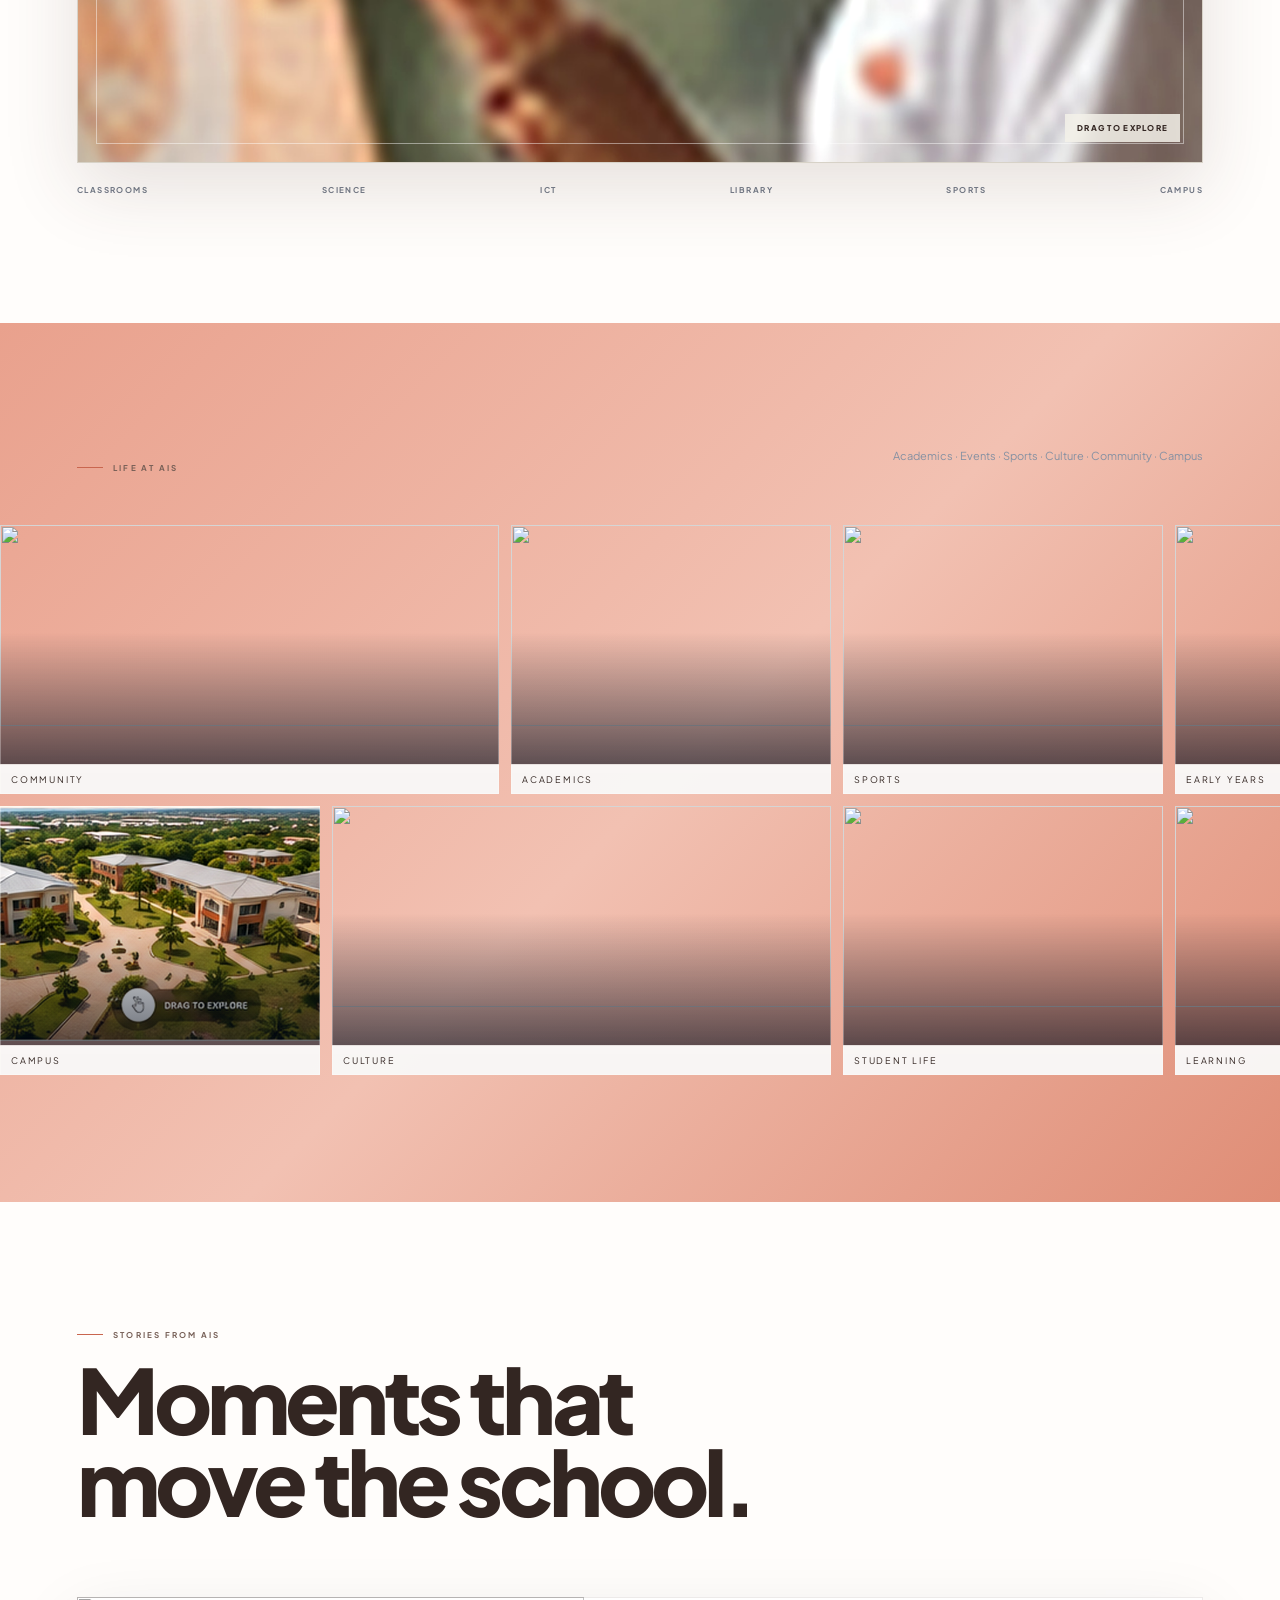
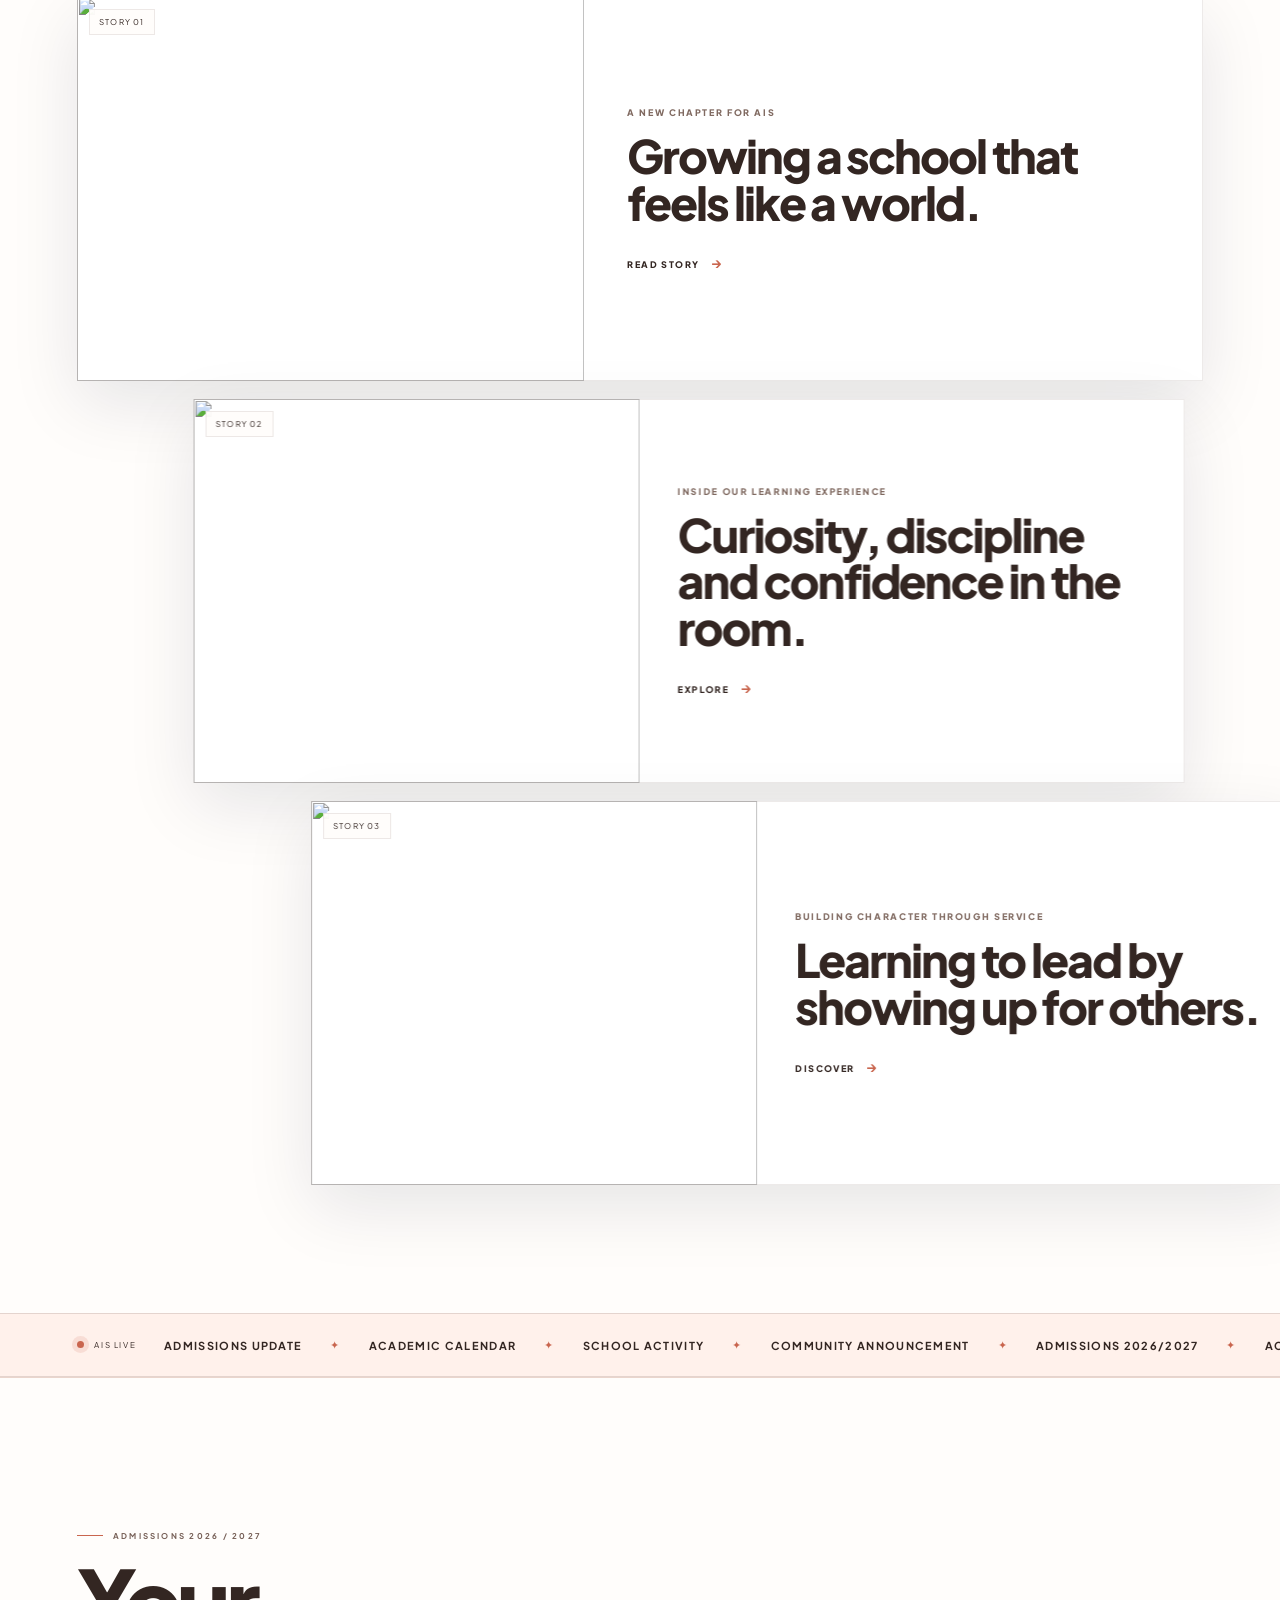
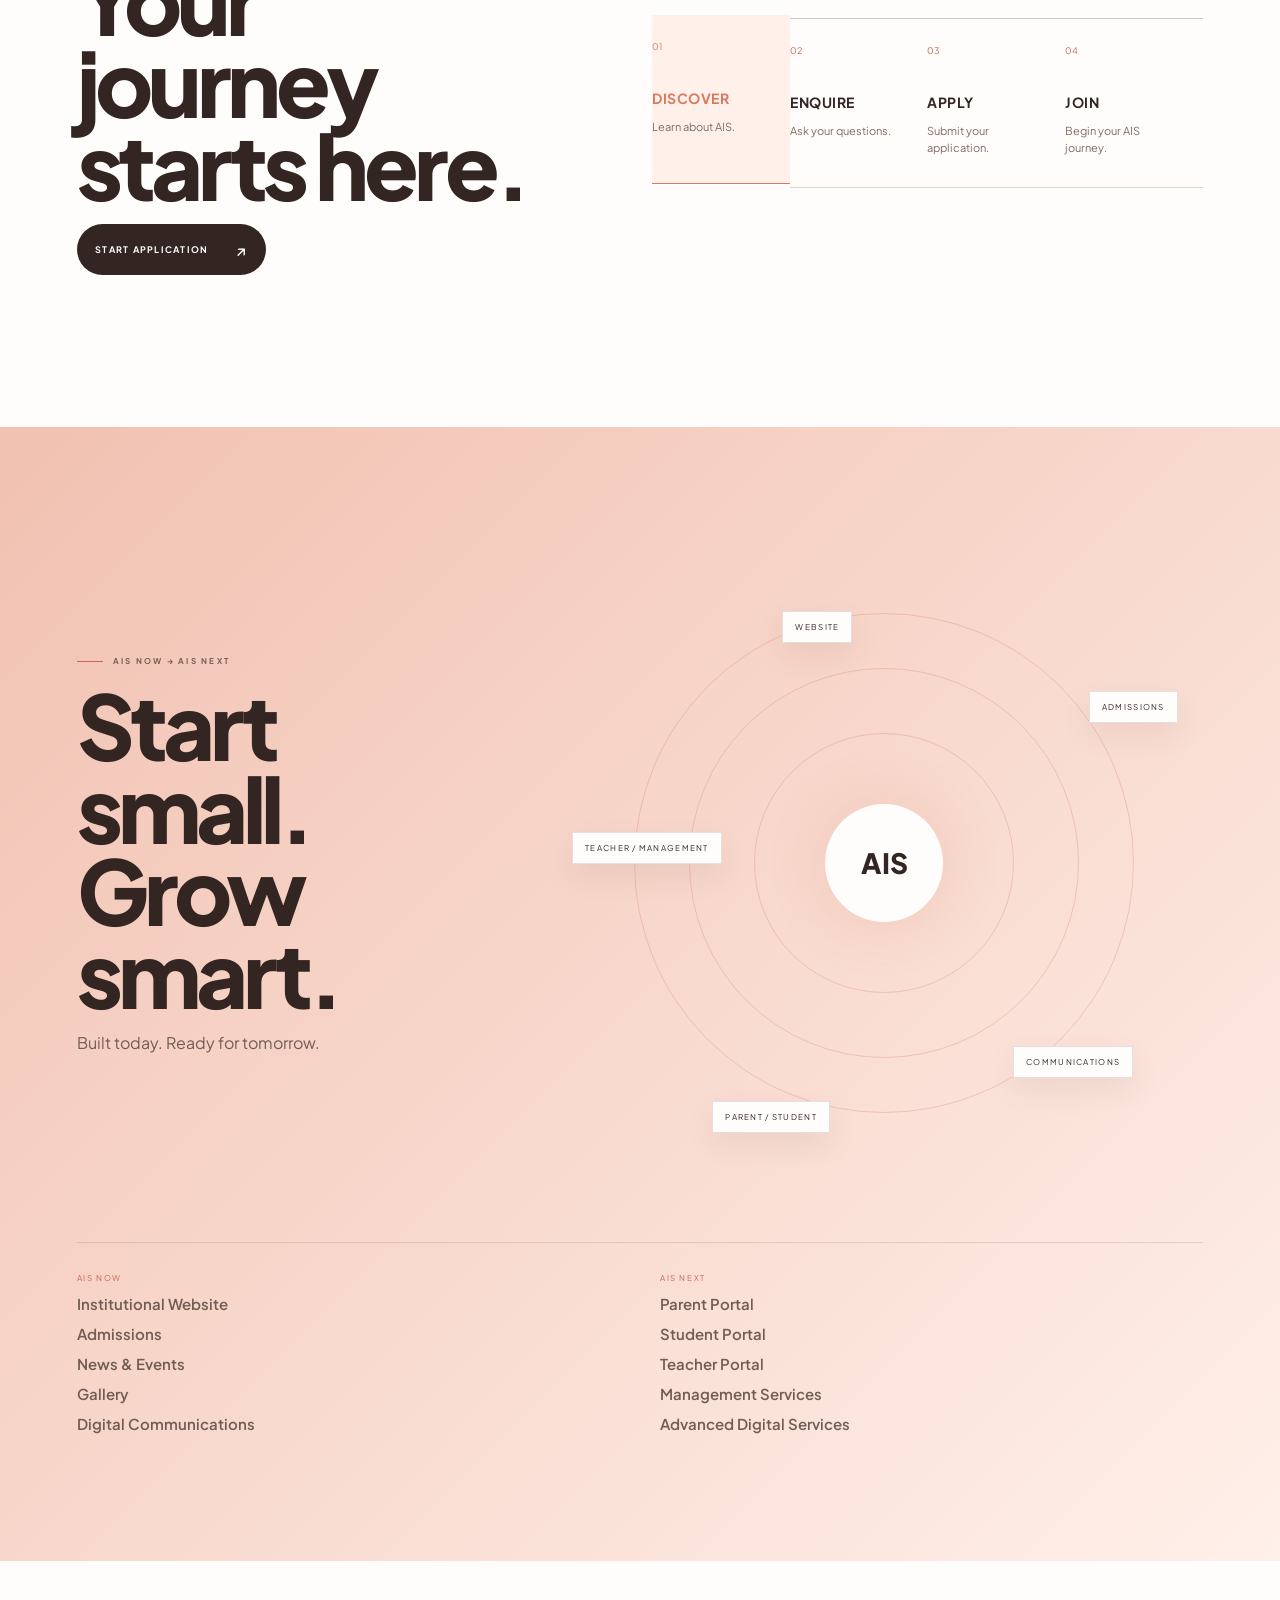
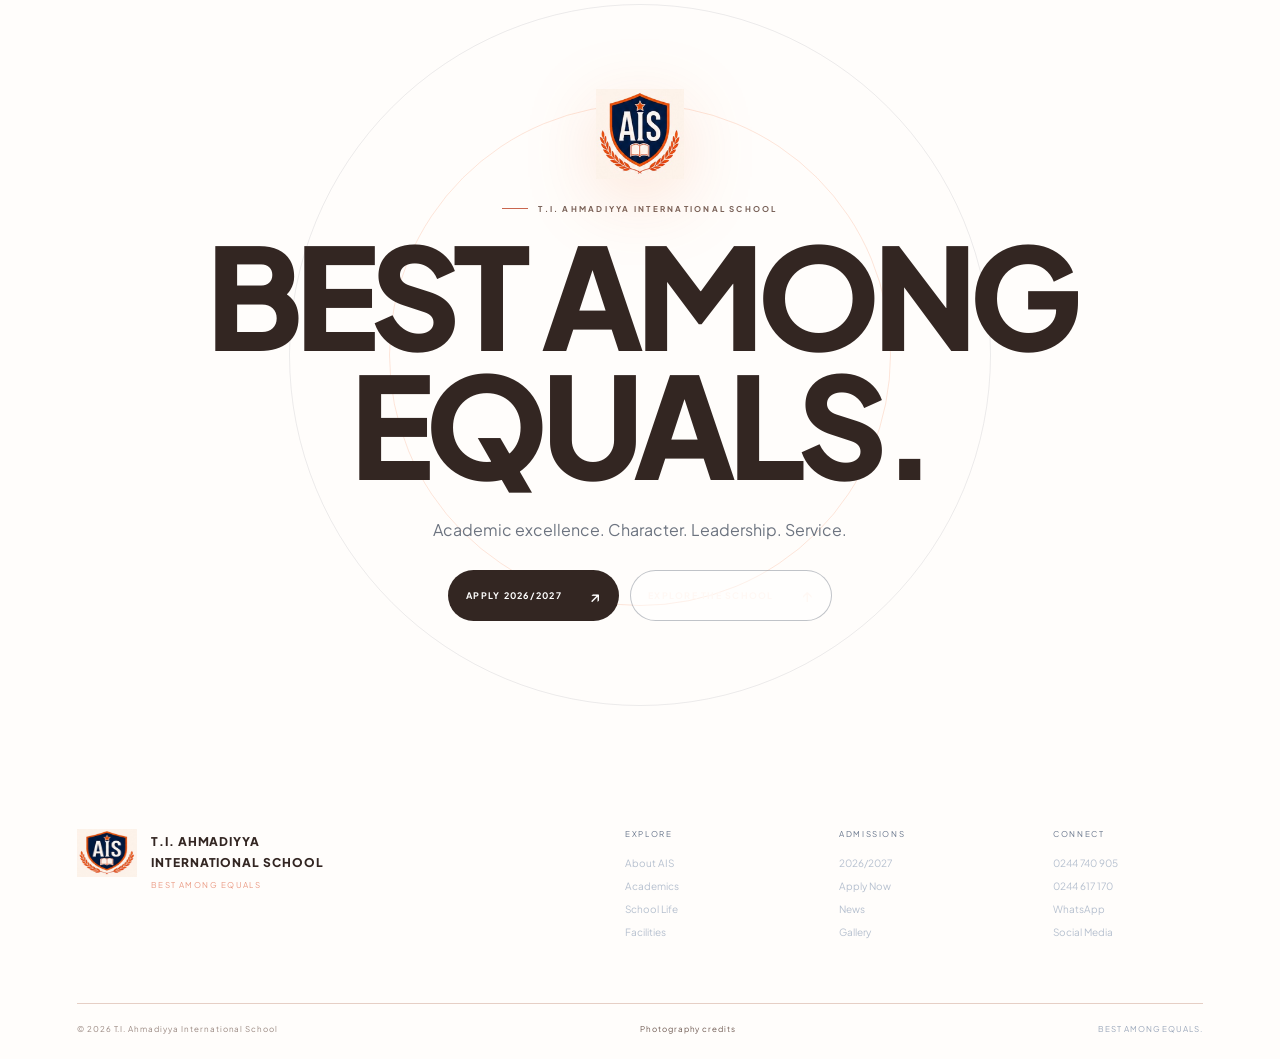
==== commit 153f2f81: "Add files via upload" ====
--- a/index.html
+++ b/index.html
@@ -20,6 +20,7 @@
 <link rel="stylesheet" href="hero-issues-fix.css">
 <link rel="stylesheet" href="real-photography.css">
 <link rel="stylesheet" href="image-text-fix.css">
+<link rel="stylesheet" href="theme-options.css">
 </head>
 <body>
 <div id="loader" class="loader"><div class="loader-core"><img src="assets/ais-crest.png" alt="AIS crest"><div class="loader-name">T.I. AHMADIYYA INTERNATIONAL SCHOOL</div><div class="loader-line"><span></span></div><div class="loader-motto">BEST AMONG EQUALS</div></div></div>
@@ -32,6 +33,11 @@
     <a href="#about">About</a><a href="#world">Academics</a><a href="#life">School Life</a><a href="#admissions">Admissions</a><a href="#stories">Stories</a>
   </nav>
   <a class="nav-apply" href="#admissions">Apply <span>2026/27</span></a>
+  <div class="theme-switcher" role="group" aria-label="Choose site theme">
+    <button class="theme-option active" data-theme-choice="peach" aria-label="Deep Peach theme" title="Deep Peach"></button>
+    <button class="theme-option" data-theme-choice="white" aria-label="White theme" title="White"></button>
+    <button class="theme-option" data-theme-choice="blueblack" aria-label="Blue Black theme" title="Blue Black"></button>
+  </div>
   <button class="menu" aria-label="Open navigation" aria-expanded="false" type="button"><i></i><i></i></button>
 </header>
 <main id="top">
--- a/theme-options.css
+++ b/theme-options.css
@@ -0,0 +1,206 @@
+/* AIS Motion — Theme Options
+   Default remains Deep Peach / White. Add Blue Black as a third visual mode. */
+
+.theme-switcher{
+  display:flex;
+  align-items:center;
+  gap:5px;
+  margin-left:8px;
+  padding:4px;
+  border:1px solid rgba(78,49,40,.14);
+  border-radius:999px;
+  background:rgba(255,255,255,.48);
+  backdrop-filter:blur(12px);
+}
+.theme-option{
+  width:22px;height:22px;padding:0;border-radius:50%;
+  border:1px solid rgba(51,38,34,.16);
+  cursor:pointer;position:relative;
+  transition:transform .25s ease, box-shadow .25s ease;
+}
+.theme-option:hover{transform:scale(1.08)}
+.theme-option:focus-visible{outline:2px solid var(--peach-deep);outline-offset:2px}
+.theme-option[data-theme-choice="peach"]{background:linear-gradient(135deg,#fffaf7 0 48%,#d9785f 49% 100%)}
+.theme-option[data-theme-choice="white"]{background:#fff;border-color:rgba(51,38,34,.28)}
+.theme-option[data-theme-choice="blueblack"]{background:linear-gradient(135deg,#071426 0 52%,#1d5fb8 53% 100%);border-color:rgba(7,20,38,.28)}
+.theme-option.active{box-shadow:0 0 0 2px var(--peach-deep),0 4px 12px rgba(0,0,0,.12)}
+
+/* Blue Black — high-contrast editorial mode */
+html[data-theme="blueblack"]{background:#071426;color:#f6f8fb}
+html[data-theme="blueblack"] body{background:#071426;color:#f6f8fb}
+html[data-theme="blueblack"] .nav{background:linear-gradient(180deg,rgba(7,20,38,.97),rgba(7,20,38,0))}
+html[data-theme="blueblack"] .nav.scrolled{background:rgba(7,20,38,.94);border-color:rgba(255,255,255,.11)}
+html[data-theme="blueblack"] .brand,
+html[data-theme="blueblack"] .menu{color:#f6f8fb}
+html[data-theme="blueblack"] .nav-links{color:#b7c1d0}
+html[data-theme="blueblack"] .nav-links a:after{background:#4b9bff}
+html[data-theme="blueblack"] .nav-apply{border-color:rgba(255,255,255,.20);color:#f6f8fb;background:rgba(255,255,255,.03)}
+html[data-theme="blueblack"] .nav-apply span{color:#71b0ff}
+html[data-theme="blueblack"] .theme-switcher{border-color:rgba(255,255,255,.14);background:rgba(255,255,255,.06)}
+html[data-theme="blueblack"] .theme-option{border-color:rgba(255,255,255,.20)}
+html[data-theme="blueblack"] .theme-option.active{box-shadow:0 0 0 2px #4b9bff,0 4px 14px rgba(0,0,0,.35)}
+
+html[data-theme="blueblack"] .loader{background:#071426}
+html[data-theme="blueblack"] .loader-name{color:#f6f8fb}
+html[data-theme="blueblack"] .loader-motto{color:#71b0ff}
+html[data-theme="blueblack"] .loader-line{background:#1c3553}
+html[data-theme="blueblack"] .loader-line span{background:#4b9bff}
+html[data-theme="blueblack"] .hero{background:radial-gradient(circle at 78% 24%,rgba(45,105,183,.25),transparent 34%),linear-gradient(120deg,#071426 0%,#0b1c31 58%,#0e2743 100%);color:#f6f8fb}
+html[data-theme="blueblack"] .hero-grid{background-image:linear-gradient(rgba(139,177,218,.07) 1px,transparent 1px),linear-gradient(90deg,rgba(139,177,218,.07) 1px,transparent 1px)}
+html[data-theme="blueblack"] .hero-orbit{border-color:rgba(75,155,255,.24)}
+html[data-theme="blueblack"] .eyebrow,
+html[data-theme="blueblack"] .hero p{color:#aab8ca}
+html[data-theme="blueblack"] .eyebrow span{background:#4b9bff}
+html[data-theme="blueblack"] .hero h1{color:#f8fafc}
+html[data-theme="blueblack"] .hero h1 .outline{color:transparent;-webkit-text-stroke:1.2px rgba(220,232,247,.56)}
+html[data-theme="blueblack"] .btn-primary{background:#2f82e8;color:#fff;box-shadow:0 15px 35px rgba(18,87,160,.34)}
+html[data-theme="blueblack"] .btn-ghost{border-color:rgba(255,255,255,.20);background:rgba(255,255,255,.05);color:#f6f8fb}
+html[data-theme="blueblack"] .btn-dark{background:#f6f8fb;color:#071426}
+html[data-theme="blueblack"] .btn-dark:hover{background:#4b9bff;color:#fff}
+html[data-theme="blueblack"] .hero-media{box-shadow:0 40px 90px rgba(0,0,0,.40)}
+html[data-theme="blueblack"] .media-overlay{background:linear-gradient(180deg,transparent 38%,rgba(4,12,23,.84))}
+html[data-theme="blueblack"] .admission-float{background:#f7f9fc;color:#071426;box-shadow:0 25px 60px rgba(0,0,0,.38)}
+html[data-theme="blueblack"] .admission-float small{color:#5e7188}
+html[data-theme="blueblack"] .admission-float a{border-color:#d7e0eb}
+html[data-theme="blueblack"] .admission-float a b{color:#176bc5}
+
+html[data-theme="blueblack"] .transition-statement,
+html[data-theme="blueblack"] .section-light,
+html[data-theme="blueblack"] .values,
+html[data-theme="blueblack"] .journey,
+html[data-theme="blueblack"] .walkthrough,
+html[data-theme="blueblack"] .stories,
+html[data-theme="blueblack"] .admissions,
+html[data-theme="blueblack"] footer{background:#f7f9fc;color:#071426}
+html[data-theme="blueblack"] .statement-track,
+html[data-theme="blueblack"] .value-track,
+html[data-theme="blueblack"] .section-intro h2,
+html[data-theme="blueblack"] .values h2,
+html[data-theme="blueblack"] .journey h2,
+html[data-theme="blueblack"] .walkthrough h2,
+html[data-theme="blueblack"] .admissions h2,
+html[data-theme="blueblack"] .story-content h3,
+html[data-theme="blueblack"] .next h2,
+html[data-theme="blueblack"] .final-cta h2{color:#071426}
+html[data-theme="blueblack"] .section-intro p,
+html[data-theme="blueblack"] .values-head p,
+html[data-theme="blueblack"] .journey-copy p,
+html[data-theme="blueblack"] .next-copy p,
+html[data-theme="blueblack"] .story-content p{color:#5c6e82}
+html[data-theme="blueblack"] .section-intro h2 em,
+html[data-theme="blueblack"] .values h2 em,
+html[data-theme="blueblack"] .journey h2 em,
+html[data-theme="blueblack"] .walkthrough h2 em,
+html[data-theme="blueblack"] .admissions h2 em,
+html[data-theme="blueblack"] .next h2 em,
+html[data-theme="blueblack"] .final-cta h2 em{color:#071426!important}
+html[data-theme="blueblack"] .statement-track span:nth-child(3){color:transparent!important;-webkit-text-stroke:1px rgba(7,20,38,.30)!important}
+html[data-theme="blueblack"] .value-marquee{border-color:#dbe3ec}
+html[data-theme="blueblack"] .value-track i,
+html[data-theme="blueblack"] .journey-item b,
+html[data-theme="blueblack"] .walk-tags span.active,
+html[data-theme="blueblack"] .story-content a b,
+html[data-theme="blueblack"] .now-next-grid small{color:#176bc5}
+html[data-theme="blueblack"] .world-lines path{stroke:rgba(54,137,228,.62)}
+html[data-theme="blueblack"] .world-core{background:#edf3fa;border-color:rgba(23,107,197,.26);box-shadow:0 0 90px rgba(23,107,197,.18);color:#071426}
+html[data-theme="blueblack"] .world-core:before,html[data-theme="blueblack"] .world-core:after{border-color:rgba(23,107,197,.38)}
+html[data-theme="blueblack"] .world-core small{color:#597188}
+html[data-theme="blueblack"] .world-node{background:#f7f9fc;border-color:rgba(7,20,38,.13);color:#071426;box-shadow:0 12px 35px rgba(7,20,38,.09)}
+html[data-theme="blueblack"] .world-node:hover,html[data-theme="blueblack"] .world-node.active{border-color:rgba(23,107,197,.65);box-shadow:0 20px 50px rgba(7,20,38,.16)}
+html[data-theme="blueblack"] .world-node span,html[data-theme="blueblack"] .panel-kicker{color:#176bc5}
+html[data-theme="blueblack"] .world-node small,html[data-theme="blueblack"] .world-panel{color:#607388}
+html[data-theme="blueblack"] .world-panel{border-color:#dbe3ec}
+html[data-theme="blueblack"] .world-panel h3{color:#071426}
+html[data-theme="blueblack"] .journey-item{color:#8090a2}
+html[data-theme="blueblack"] .journey-item.active{color:#071426}
+html[data-theme="blueblack"] .journey-progress{background:#dce4ed}
+html[data-theme="blueblack"] .journey-progress span{background:#176bc5}
+html[data-theme="blueblack"] .journey-item:before{background:#d3dce7;border-color:#f7f9fc;box-shadow:0 0 0 1px #b9c6d4}
+html[data-theme="blueblack"] .journey-item.active:before{background:#176bc5;box-shadow:0 0 0 1px #176bc5}
+html[data-theme="blueblack"] .journey-tag{background:#f7f9fc;color:#071426;box-shadow:0 8px 20px rgba(7,20,38,.10)}
+
+html[data-theme="blueblack"] .experience{background:linear-gradient(135deg,#0b2038,#0d2b4b 55%,#123e68);color:#f7f9fc}
+html[data-theme="blueblack"] .experience-card:after{background:linear-gradient(180deg,transparent 32%,rgba(3,10,18,.78))}
+html[data-theme="blueblack"] .walkthrough{background:#f7f9fc}
+html[data-theme="blueblack"] .campus-view{box-shadow:0 25px 70px rgba(7,20,38,.17)}
+html[data-theme="blueblack"] .hotspot.active{box-shadow:0 0 0 10px rgba(23,107,197,.18),0 0 28px rgba(23,107,197,.30)}
+html[data-theme="blueblack"] .gallery{background:linear-gradient(135deg,#0b2038,#0d2d4e 52%,#123b61);color:#f7f9fc}
+html[data-theme="blueblack"] .gallery-card:before{border-color:rgba(255,255,255,.24)}
+html[data-theme="blueblack"] .story-card{background:#fff}
+html[data-theme="blueblack"] .story-card:after{border-color:rgba(7,20,38,.10)}
+html[data-theme="blueblack"] .story-index,html[data-theme="blueblack"] .story-content small{color:#61748a}
+html[data-theme="blueblack"] .story-content a{color:#071426}
+html[data-theme="blueblack"] .live{background:#071426;border-color:rgba(255,255,255,.11);color:#f7f9fc}
+html[data-theme="blueblack"] .live-label,html[data-theme="blueblack"] .ticker-track{color:#f7f9fc}
+html[data-theme="blueblack"] .live-dot{background:#4b9bff;box-shadow:0 0 0 5px rgba(75,155,255,.15)}
+html[data-theme="blueblack"] .ticker-track i{color:#4b9bff}
+html[data-theme="blueblack"] .admissions{border-top-color:#dbe3ec}
+html[data-theme="blueblack"] .step{border-color:#dbe3ec}
+html[data-theme="blueblack"] .step span{color:#176bc5}
+html[data-theme="blueblack"] .step p{color:#607388}
+html[data-theme="blueblack"] .step.active{background:#eaf3ff}
+html[data-theme="blueblack"] .next{background:linear-gradient(135deg,#071426,#0d2743);color:#f7f9fc}
+html[data-theme="blueblack"] .next h2{color:#f7f9fc}
+html[data-theme="blueblack"] .next h2 em{color:#f7f9fc!important}
+html[data-theme="blueblack"] .next-copy p{color:#afbccb}
+html[data-theme="blueblack"] .orbit{border-color:rgba(75,155,255,.23)}
+html[data-theme="blueblack"] .network-core{background:#0d2a49;border-color:rgba(75,155,255,.65);color:#fff;box-shadow:0 0 60px rgba(23,107,197,.22)}
+html[data-theme="blueblack"] .net-node{background:#0c2037;border-color:rgba(255,255,255,.13);color:#f7f9fc;box-shadow:0 12px 30px rgba(0,0,0,.20)}
+html[data-theme="blueblack"] .now-next-grid span{color:#b5c0ce}
+html[data-theme="blueblack"] .final-cta{background:#f7f9fc;color:#071426}
+html[data-theme="blueblack"] .final-cta h2{color:#071426}
+html[data-theme="blueblack"] .final-cta h2 em{color:#071426!important}
+html[data-theme="blueblack"] footer{border-color:#dbe3ec}
+html[data-theme="blueblack"] footer a{color:#607388}
+html[data-theme="blueblack"] footer a:hover{color:#176bc5}
+html[data-theme="blueblack"] .footer-bottom{border-color:#dbe3ec;color:#8a99aa}
+html[data-theme="blueblack"] .mobile-menu{background:rgba(7,20,38,.98);color:#f7f9fc;border-color:rgba(255,255,255,.12)}
+html[data-theme="blueblack"] .mobile-menu a{border-color:rgba(255,255,255,.12);color:#f7f9fc}
+html[data-theme="blueblack"] .mobile-apply{background:#2f82e8;color:#fff}
+html[data-theme="blueblack"] ::selection{background:#2f82e8;color:#fff}
+html[data-theme="blueblack"] a:focus-visible,html[data-theme="blueblack"] button:focus-visible{outline-color:#4b9bff}
+
+@media(max-width:900px){
+  .theme-switcher{margin-left:auto;margin-right:9px;gap:4px;padding:3px}
+  .theme-option{width:20px;height:20px}
+}
+@media(max-width:560px){
+  .theme-switcher{margin-right:7px}
+  .theme-option{width:19px;height:19px}
+}
+
+/* Clean White — neutral light option */
+html[data-theme="white"]{background:#ffffff;color:#1f1b19}
+html[data-theme="white"] body{background:#ffffff;color:#1f1b19}
+html[data-theme="white"] .nav{background:linear-gradient(180deg,rgba(255,255,255,.98),rgba(255,255,255,0))}
+html[data-theme="white"] .nav.scrolled{background:rgba(255,255,255,.95);border-color:rgba(31,27,25,.10)}
+html[data-theme="white"] .brand,html[data-theme="white"] .menu{color:#1f1b19}
+html[data-theme="white"] .nav-links{color:#756d68}
+html[data-theme="white"] .nav-links a:after{background:#c9664f}
+html[data-theme="white"] .nav-apply{color:#1f1b19;border-color:rgba(31,27,25,.18)}
+html[data-theme="white"] .nav-apply span{color:#c9664f}
+html[data-theme="white"] .theme-switcher{background:rgba(255,255,255,.72);border-color:rgba(31,27,25,.12)}
+html[data-theme="white"] .loader{background:#fff}
+html[data-theme="white"] .loader-name{color:#1f1b19}
+html[data-theme="white"] .loader-motto{color:#c9664f}
+html[data-theme="white"] .loader-line{background:#eee7e3}
+html[data-theme="white"] .loader-line span{background:#c9664f}
+html[data-theme="white"] .hero{background:#fff;color:#1f1b19}
+html[data-theme="white"] .hero-grid{background-image:linear-gradient(rgba(31,27,25,.045) 1px,transparent 1px),linear-gradient(90deg,rgba(31,27,25,.045) 1px,transparent 1px)}
+html[data-theme="white"] .hero-orbit{border-color:rgba(31,27,25,.14)}
+html[data-theme="white"] .eyebrow,html[data-theme="white"] .hero p{color:#706761}
+html[data-theme="white"] .eyebrow span{background:#c9664f}
+html[data-theme="white"] .hero h1{color:#1f1b19}
+html[data-theme="white"] .hero h1 .outline{color:transparent;-webkit-text-stroke:1.2px rgba(31,27,25,.42)}
+html[data-theme="white"] .btn-primary{background:#c9664f;color:#fff}
+html[data-theme="white"] .btn-ghost{background:#fff;color:#1f1b19;border-color:rgba(31,27,25,.18)}
+html[data-theme="white"] .btn-dark{background:#1f1b19;color:#fff}
+html[data-theme="white"] .section-dark{background:#f5f3f1;color:#1f1b19}
+html[data-theme="white"] .section-light,html[data-theme="white"] .values,html[data-theme="white"] .journey,html[data-theme="white"] .walkthrough,html[data-theme="white"] .stories,html[data-theme="white"] .admissions,html[data-theme="white"] footer{background:#fff;color:#1f1b19}
+html[data-theme="white"] .experience,html[data-theme="white"] .gallery{background:#f7f3f0;color:#1f1b19}
+html[data-theme="white"] .next{background:#f7f3f0;color:#1f1b19}
+html[data-theme="white"] .next h2,html[data-theme="white"] .next h2 em,html[data-theme="white"] .final-cta h2,html[data-theme="white"] .final-cta h2 em{color:#1f1b19!important}
+html[data-theme="white"] .live{background:#f4f2f0;color:#1f1b19;border-color:#e6dfda}
+html[data-theme="white"] .network-core,html[data-theme="white"] .net-node{background:#fff;color:#1f1b19;border-color:rgba(31,27,25,.14)}
+html[data-theme="white"] .mobile-menu{background:#fff;color:#1f1b19;border-color:#e6dfda}
+html[data-theme="white"] .mobile-menu a{color:#1f1b19;border-color:#e6dfda}
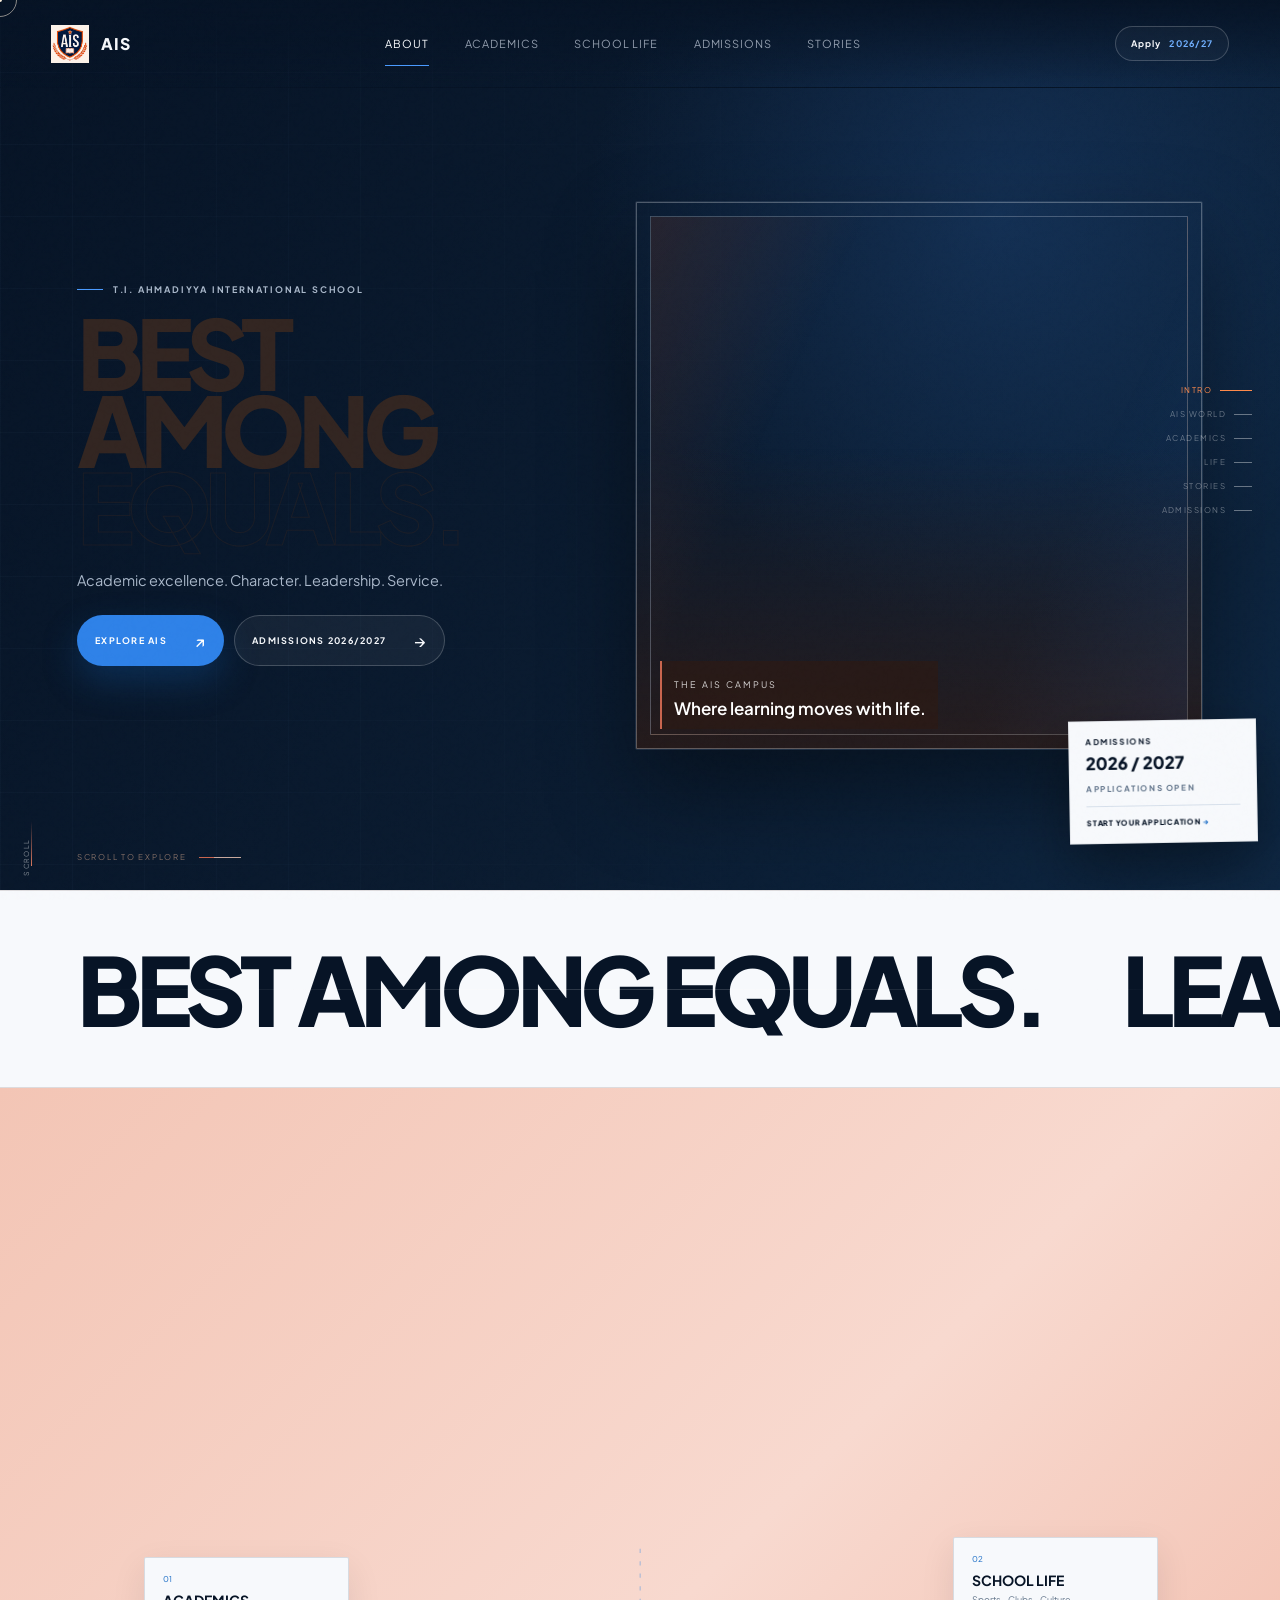
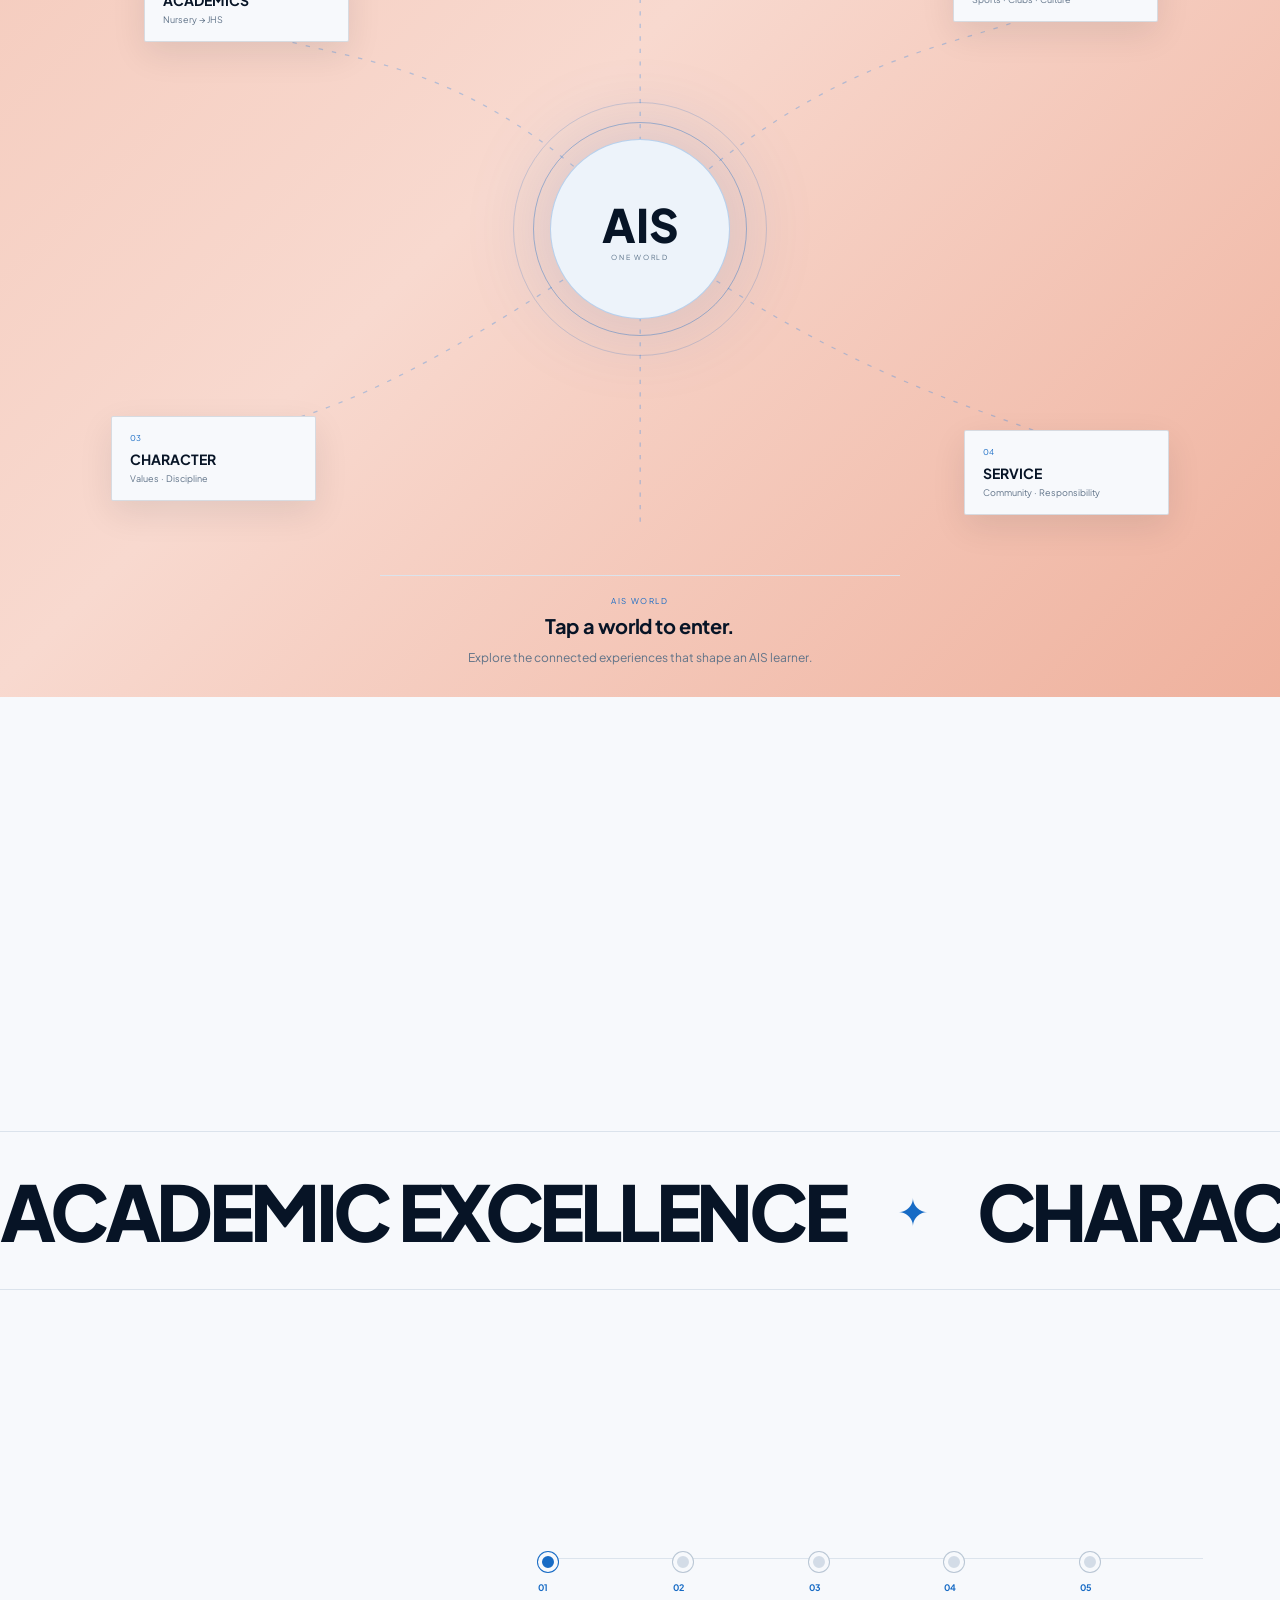
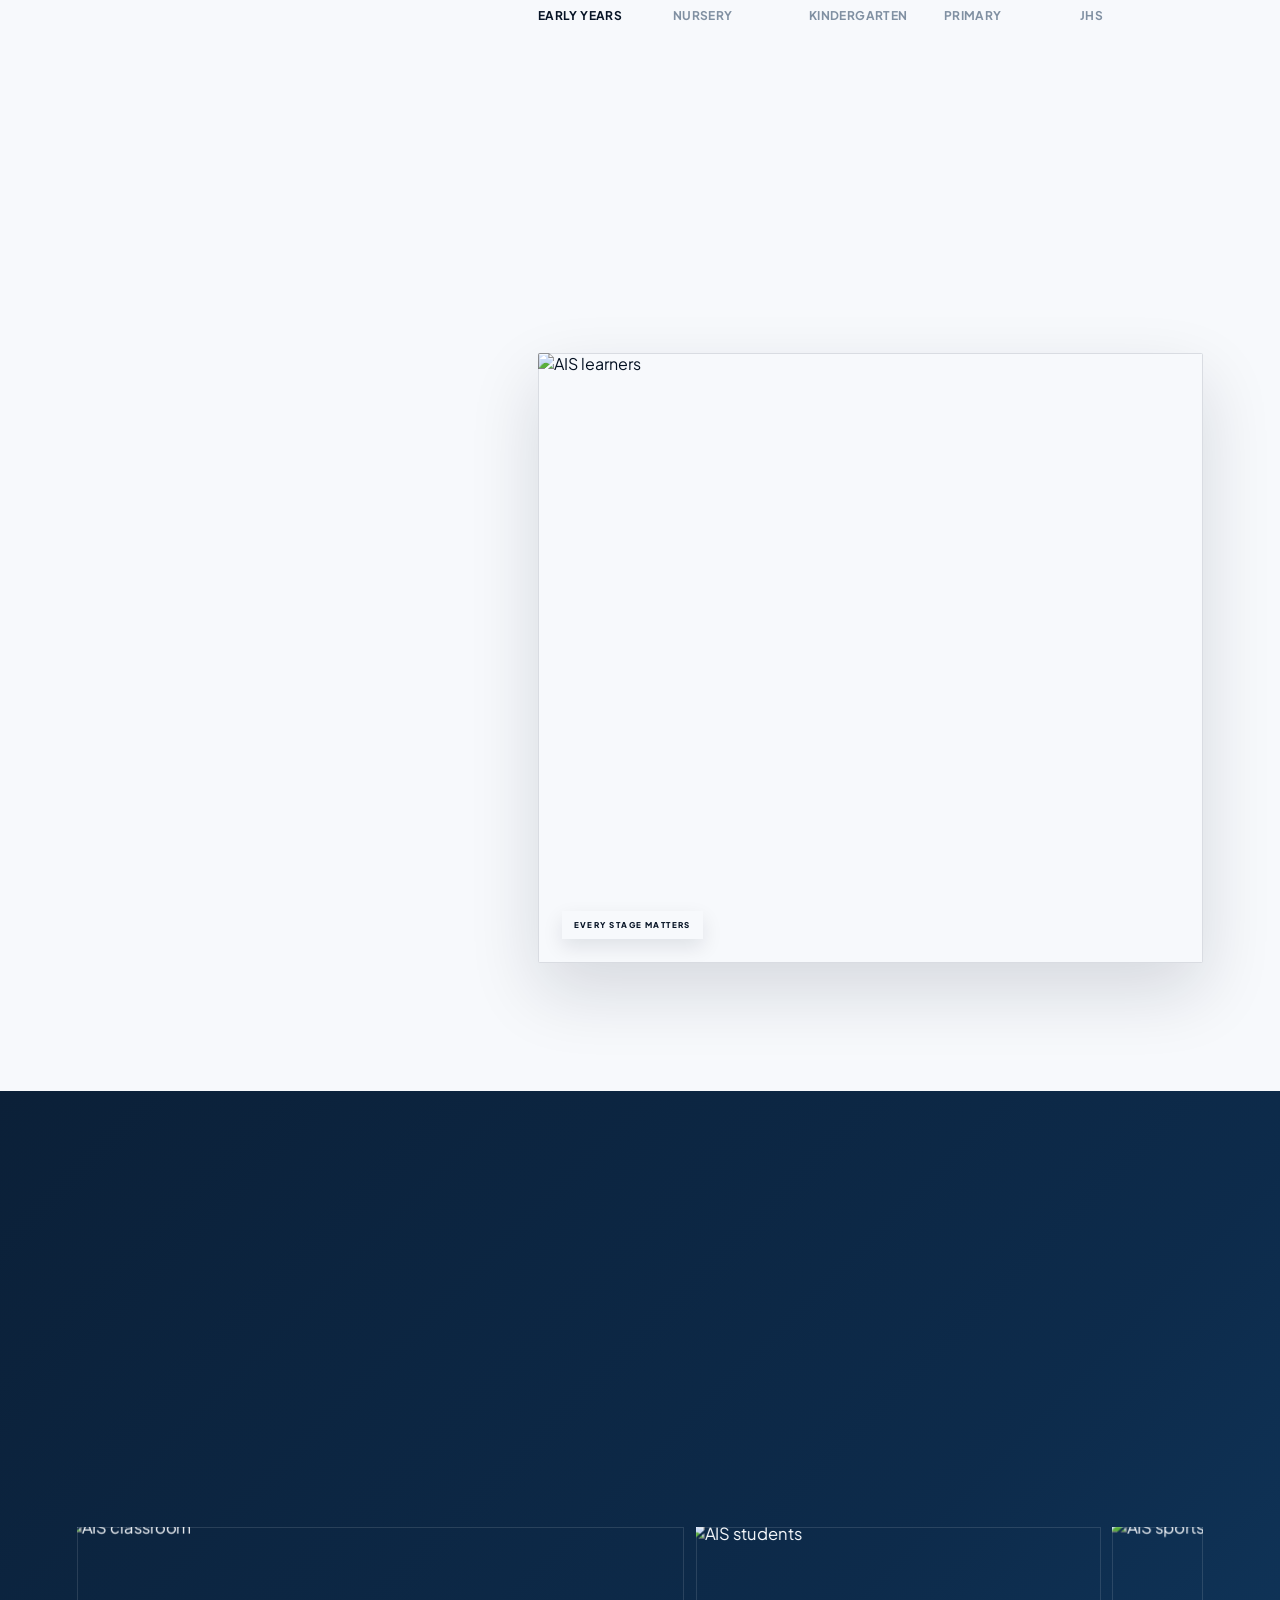
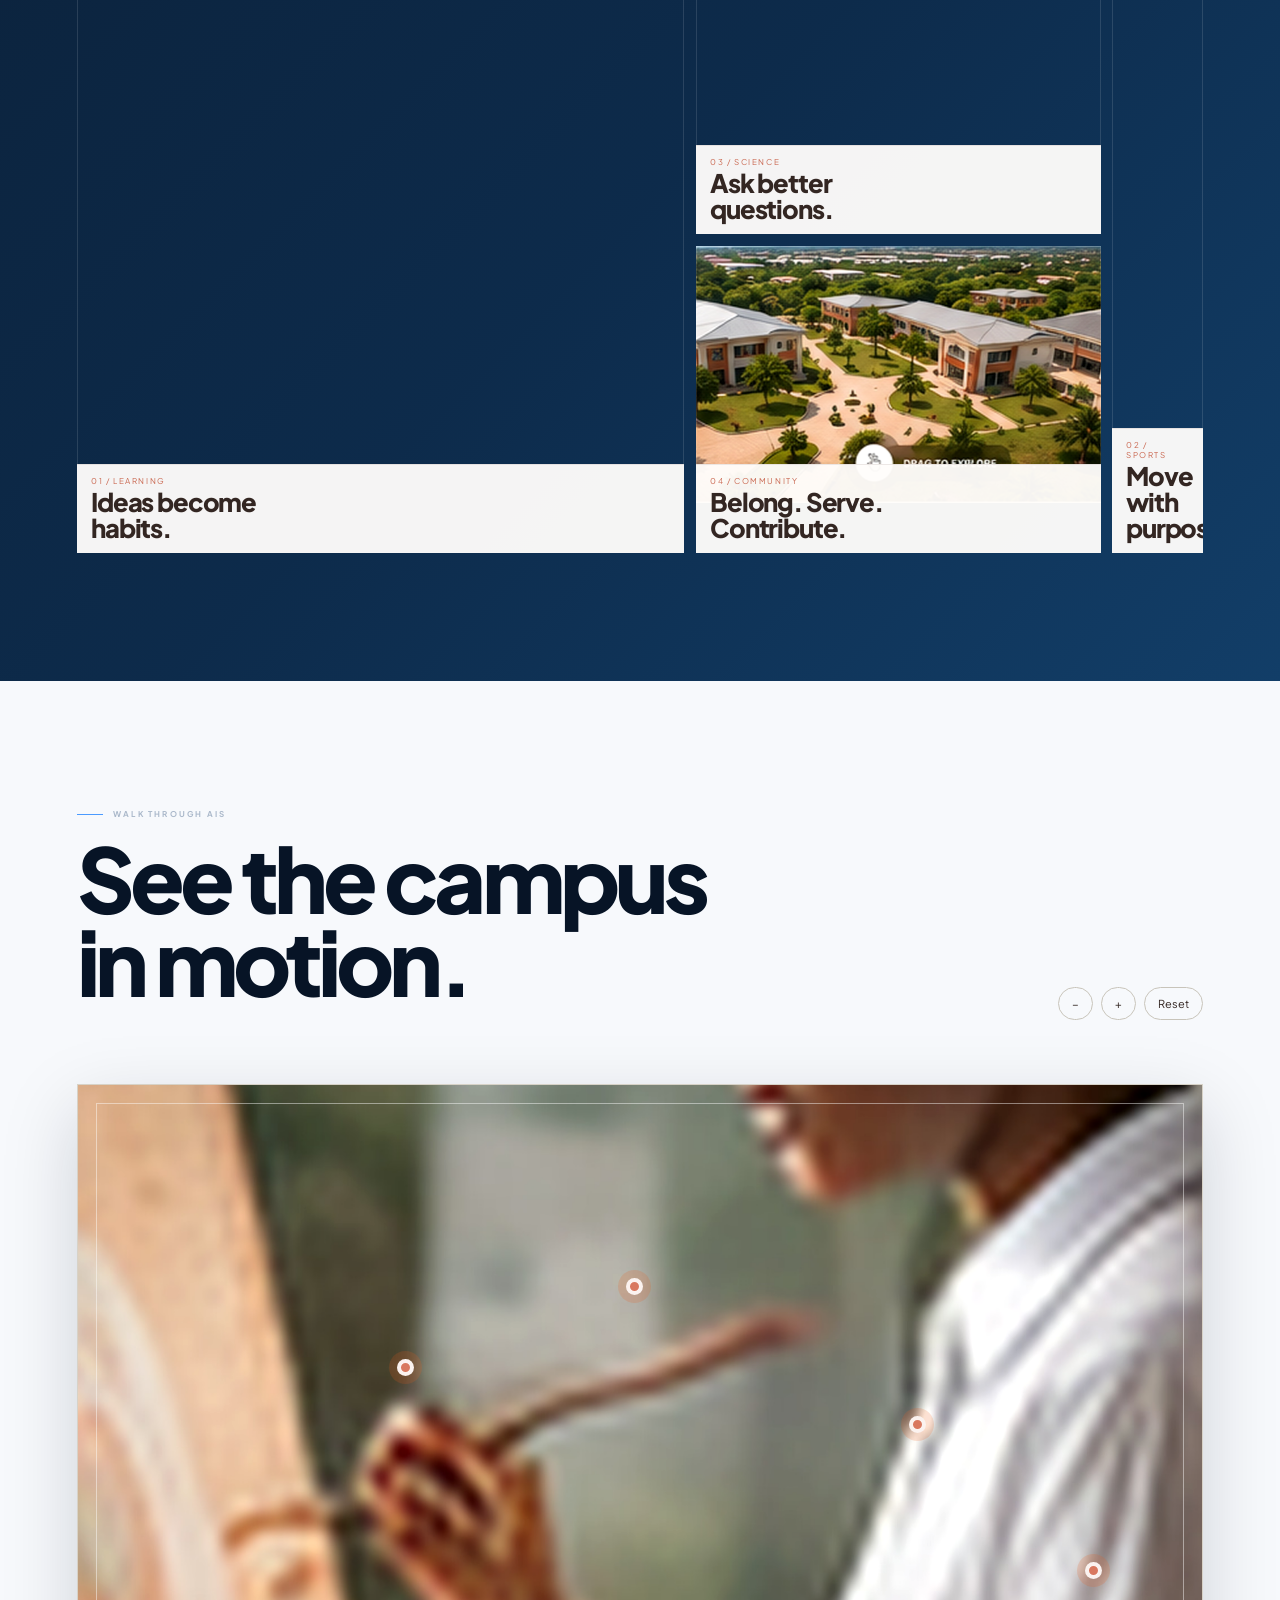
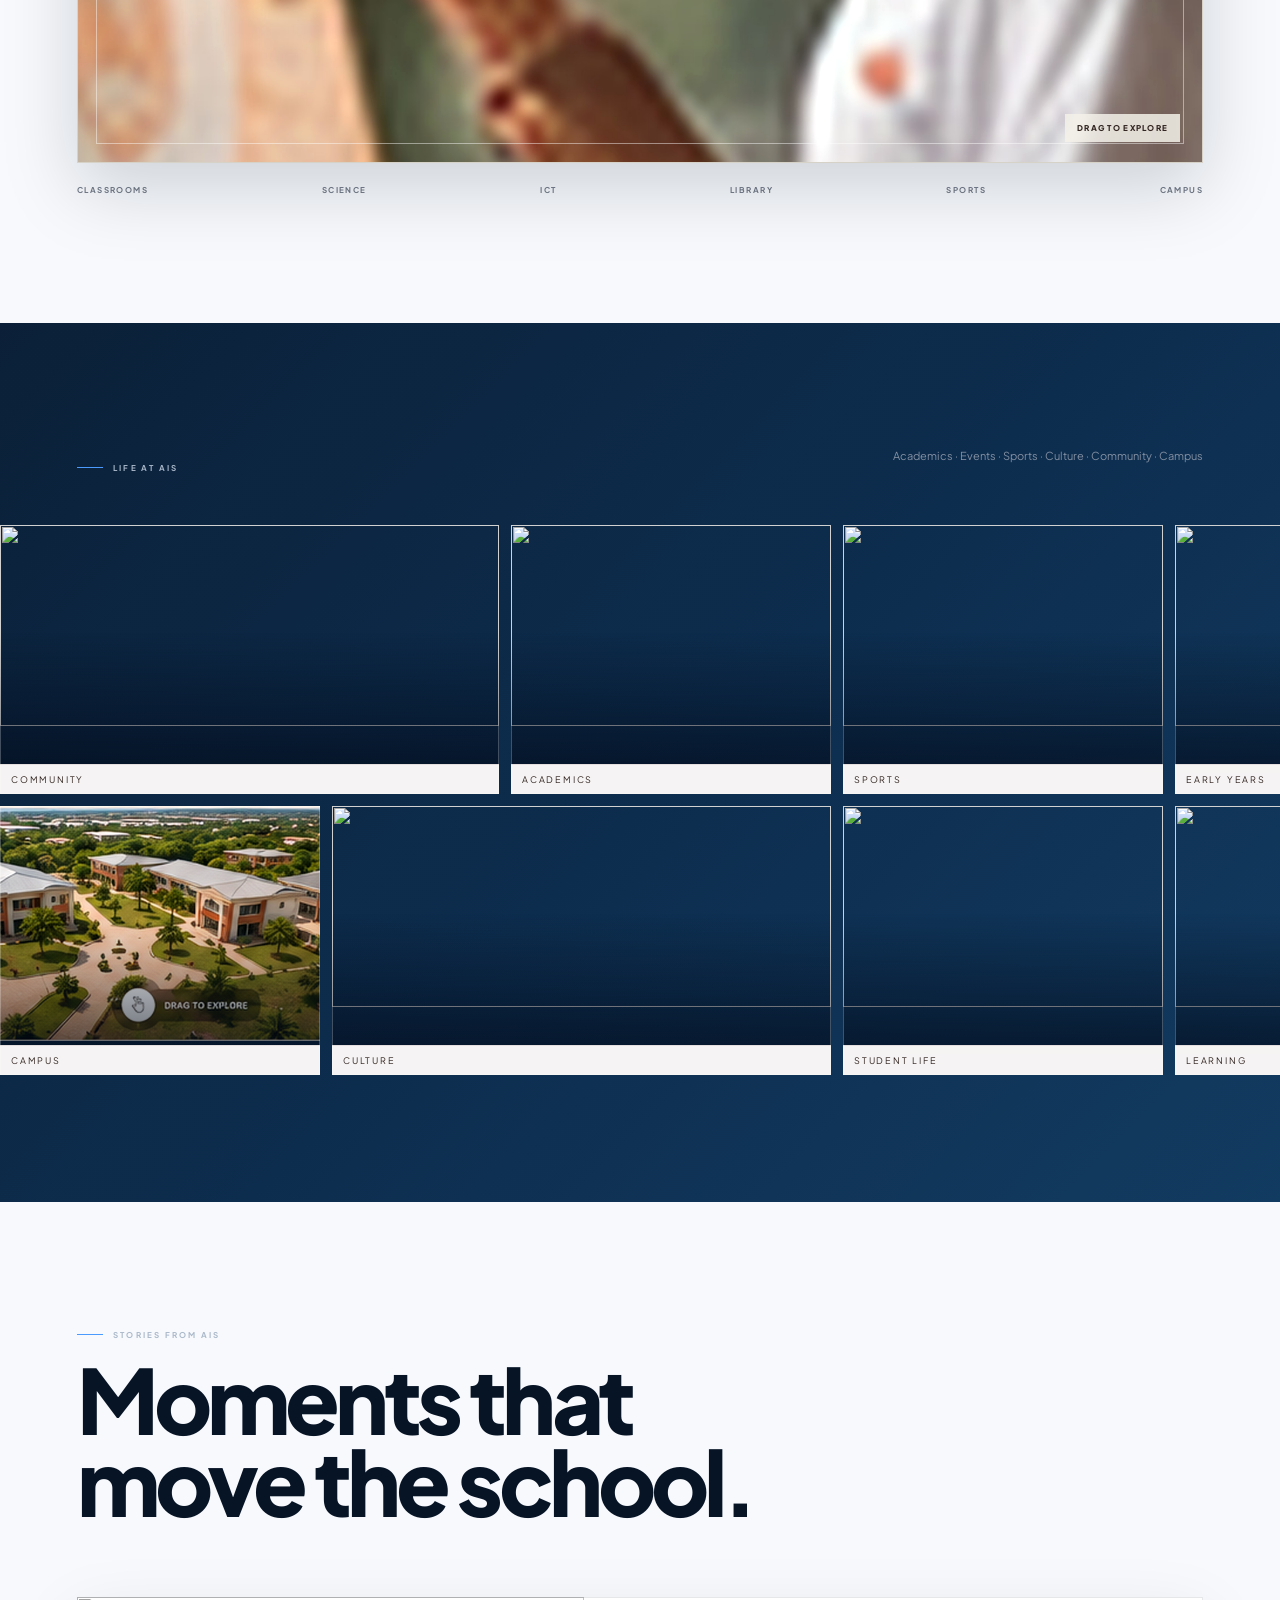
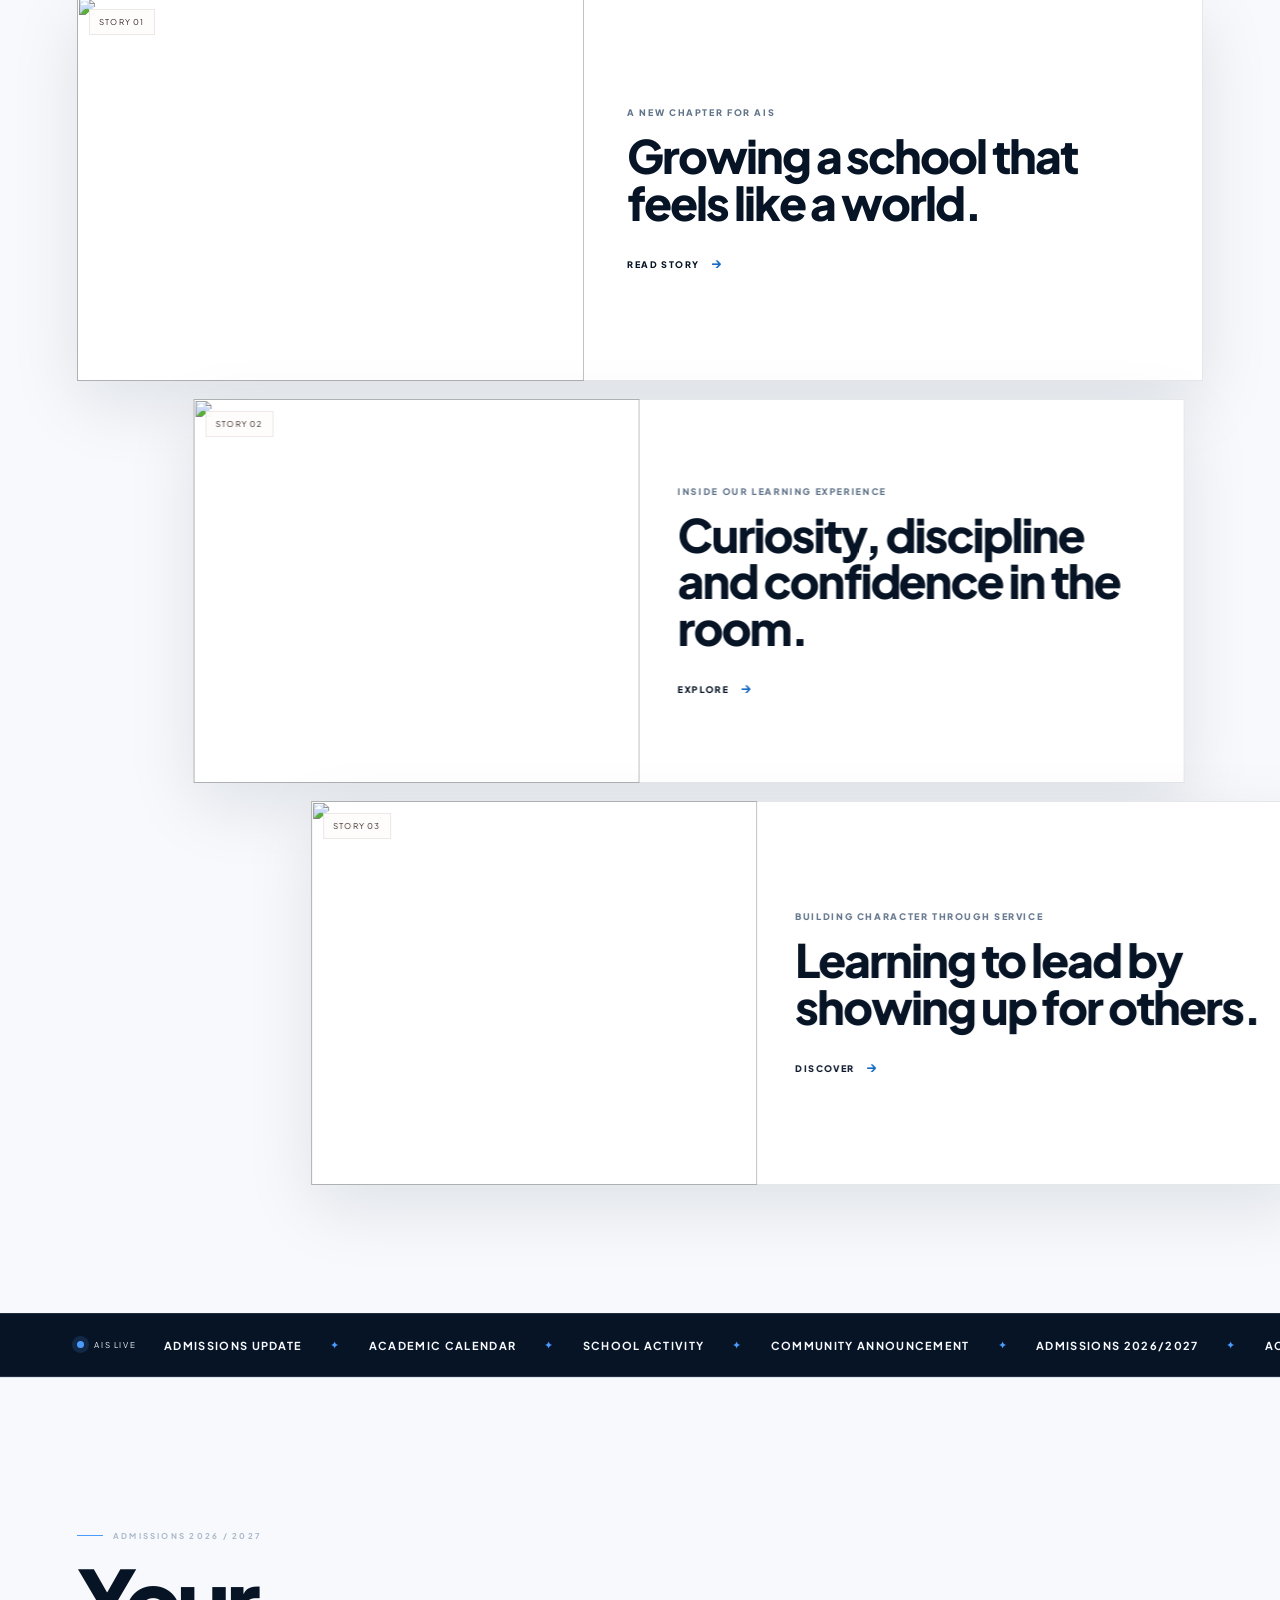
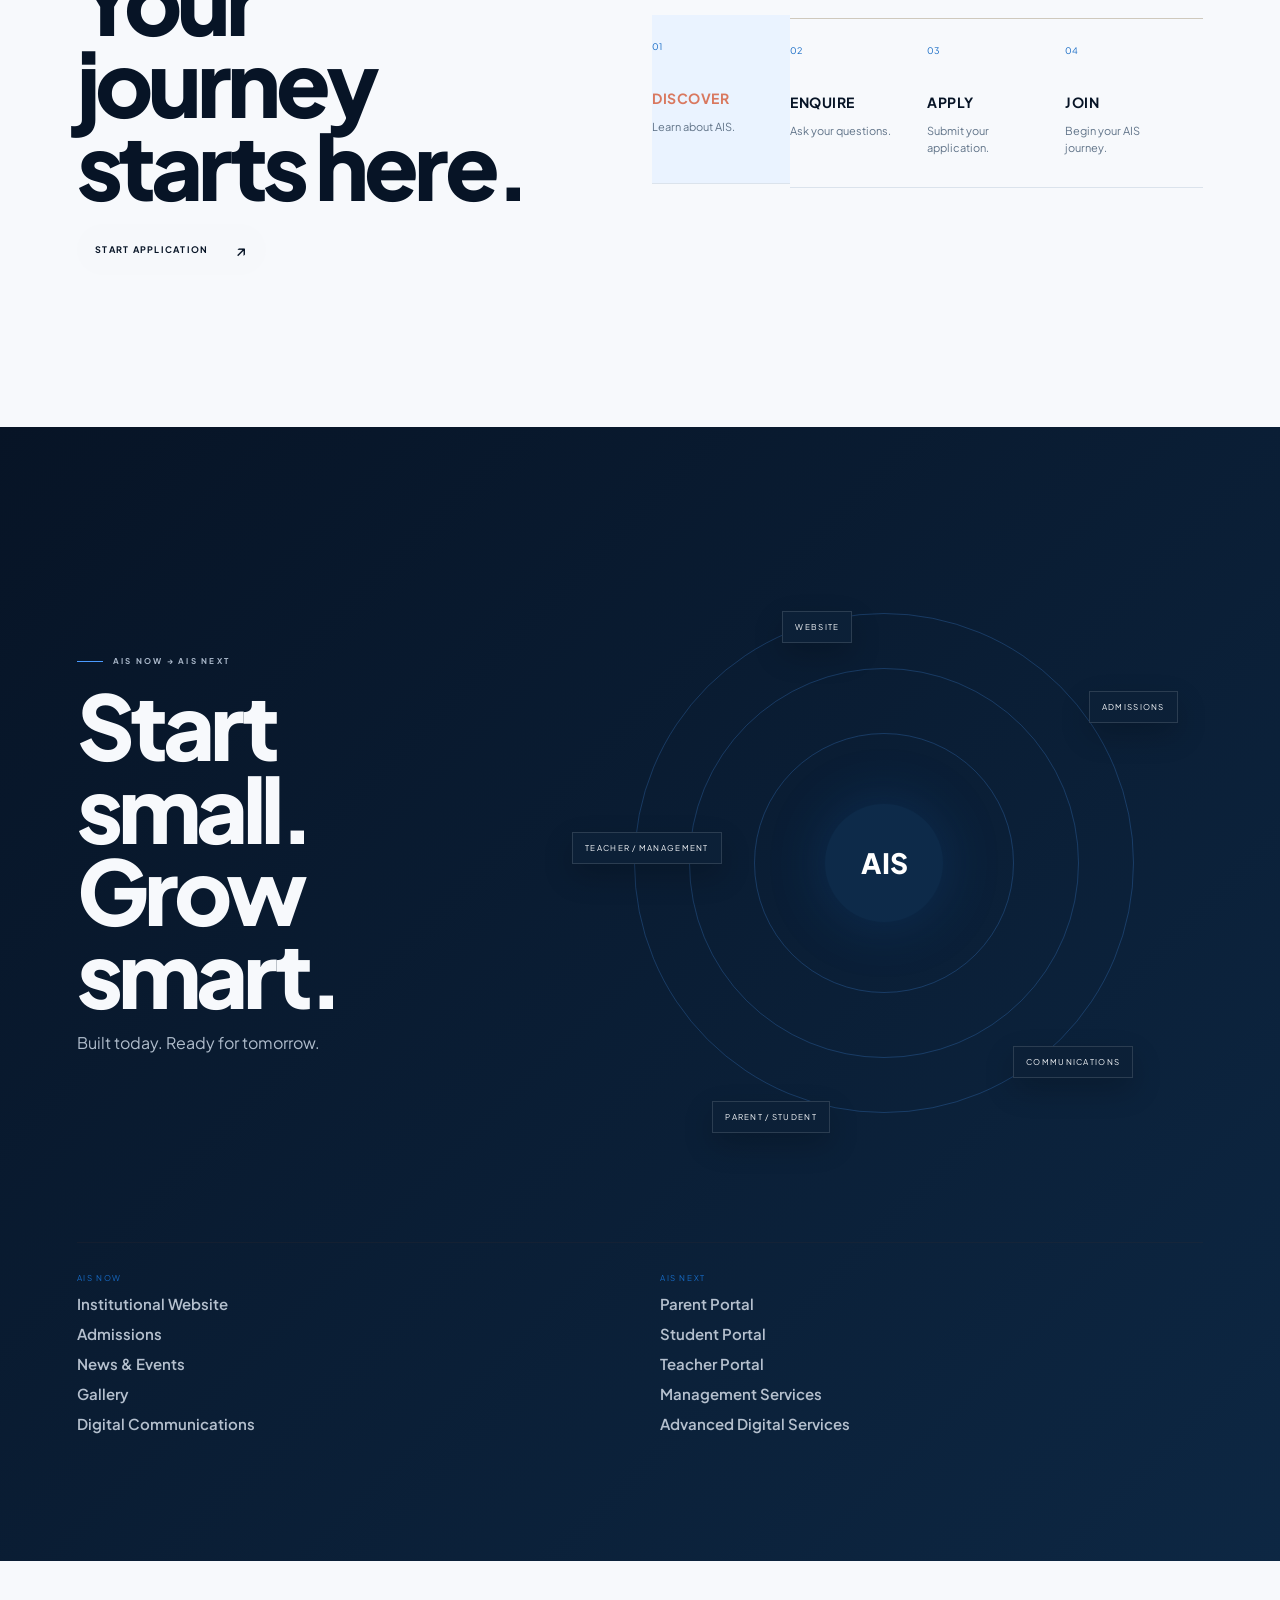
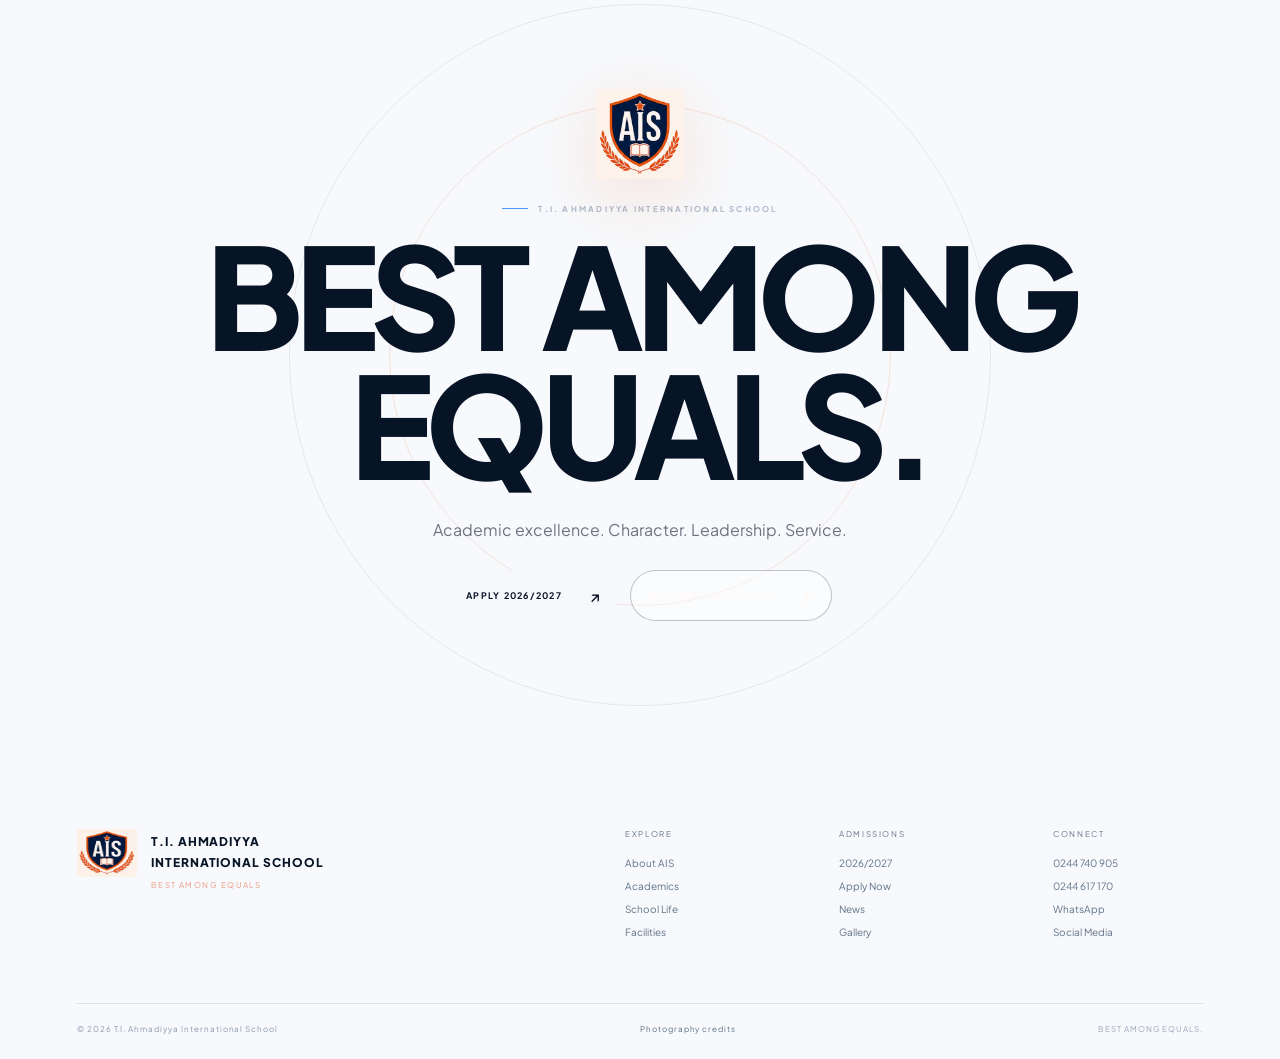
==== commit 147c8774: "Add files via upload" ====
--- a/index.html
+++ b/index.html
@@ -1,9 +1,9 @@
 <!doctype html>
-<html lang="en">
+<html lang="en" data-theme="blueblack">
 <head>
 <meta charset="utf-8">
 <meta name="viewport" content="width=device-width, initial-scale=1">
-<meta name="theme-color" content="#06152f">
+<meta name="theme-color" content="#071426">
 <title>AIS Motion — T.I. Ahmadiyya International School</title>
 <meta name="description" content="T.I. Ahmadiyya International School — Best Among Equals. Explore academics, school life, admissions and the AIS experience.">
 <meta name="color-scheme" content="dark light">
@@ -21,6 +21,7 @@
 <link rel="stylesheet" href="real-photography.css">
 <link rel="stylesheet" href="image-text-fix.css">
 <link rel="stylesheet" href="theme-options.css">
+<link rel="stylesheet" href="blue-black-master.css">
 </head>
 <body>
 <div id="loader" class="loader"><div class="loader-core"><img src="assets/ais-crest.png" alt="AIS crest"><div class="loader-name">T.I. AHMADIYYA INTERNATIONAL SCHOOL</div><div class="loader-line"><span></span></div><div class="loader-motto">BEST AMONG EQUALS</div></div></div>
@@ -33,11 +34,6 @@
     <a href="#about">About</a><a href="#world">Academics</a><a href="#life">School Life</a><a href="#admissions">Admissions</a><a href="#stories">Stories</a>
   </nav>
   <a class="nav-apply" href="#admissions">Apply <span>2026/27</span></a>
-  <div class="theme-switcher" role="group" aria-label="Choose site theme">
-    <button class="theme-option active" data-theme-choice="peach" aria-label="Deep Peach theme" title="Deep Peach"></button>
-    <button class="theme-option" data-theme-choice="white" aria-label="White theme" title="White"></button>
-    <button class="theme-option" data-theme-choice="blueblack" aria-label="Blue Black theme" title="Blue Black"></button>
-  </div>
   <button class="menu" aria-label="Open navigation" aria-expanded="false" type="button"><i></i><i></i></button>
 </header>
 <main id="top">
--- a/theme-options.css
+++ b/theme-options.css
@@ -1,30 +1,6 @@
-/* AIS Motion — Theme Options
-   Default remains Deep Peach / White. Add Blue Black as a third visual mode. */
-
-.theme-switcher{
-  display:flex;
-  align-items:center;
-  gap:5px;
-  margin-left:8px;
-  padding:4px;
-  border:1px solid rgba(78,49,40,.14);
-  border-radius:999px;
-  background:rgba(255,255,255,.48);
-  backdrop-filter:blur(12px);
-}
-.theme-option{
-  width:22px;height:22px;padding:0;border-radius:50%;
-  border:1px solid rgba(51,38,34,.16);
-  cursor:pointer;position:relative;
-  transition:transform .25s ease, box-shadow .25s ease;
-}
-.theme-option:hover{transform:scale(1.08)}
-.theme-option:focus-visible{outline:2px solid var(--peach-deep);outline-offset:2px}
-.theme-option[data-theme-choice="peach"]{background:linear-gradient(135deg,#fffaf7 0 48%,#d9785f 49% 100%)}
-.theme-option[data-theme-choice="white"]{background:#fff;border-color:rgba(51,38,34,.28)}
-.theme-option[data-theme-choice="blueblack"]{background:linear-gradient(135deg,#071426 0 52%,#1d5fb8 53% 100%);border-color:rgba(7,20,38,.28)}
-.theme-option.active{box-shadow:0 0 0 2px var(--peach-deep),0 4px 12px rgba(0,0,0,.12)}
-
+/* AIS Motion — Blue Black master theme
+   The site is intentionally single-theme: Blue Black.
+*/
 /* Blue Black — high-contrast editorial mode */
 html[data-theme="blueblack"]{background:#071426;color:#f6f8fb}
 html[data-theme="blueblack"] body{background:#071426;color:#f6f8fb}
@@ -36,9 +12,6 @@
 html[data-theme="blueblack"] .nav-links a:after{background:#4b9bff}
 html[data-theme="blueblack"] .nav-apply{border-color:rgba(255,255,255,.20);color:#f6f8fb;background:rgba(255,255,255,.03)}
 html[data-theme="blueblack"] .nav-apply span{color:#71b0ff}
-html[data-theme="blueblack"] .theme-switcher{border-color:rgba(255,255,255,.14);background:rgba(255,255,255,.06)}
-html[data-theme="blueblack"] .theme-option{border-color:rgba(255,255,255,.20)}
-html[data-theme="blueblack"] .theme-option.active{box-shadow:0 0 0 2px #4b9bff,0 4px 14px rgba(0,0,0,.35)}
 
 html[data-theme="blueblack"] .loader{background:#071426}
 html[data-theme="blueblack"] .loader-name{color:#f6f8fb}
@@ -160,47 +133,4 @@
 html[data-theme="blueblack"] ::selection{background:#2f82e8;color:#fff}
 html[data-theme="blueblack"] a:focus-visible,html[data-theme="blueblack"] button:focus-visible{outline-color:#4b9bff}
 
-@media(max-width:900px){
-  .theme-switcher{margin-left:auto;margin-right:9px;gap:4px;padding:3px}
-  .theme-option{width:20px;height:20px}
 }
-@media(max-width:560px){
-  .theme-switcher{margin-right:7px}
-  .theme-option{width:19px;height:19px}
-}
-
-/* Clean White — neutral light option */
-html[data-theme="white"]{background:#ffffff;color:#1f1b19}
-html[data-theme="white"] body{background:#ffffff;color:#1f1b19}
-html[data-theme="white"] .nav{background:linear-gradient(180deg,rgba(255,255,255,.98),rgba(255,255,255,0))}
-html[data-theme="white"] .nav.scrolled{background:rgba(255,255,255,.95);border-color:rgba(31,27,25,.10)}
-html[data-theme="white"] .brand,html[data-theme="white"] .menu{color:#1f1b19}
-html[data-theme="white"] .nav-links{color:#756d68}
-html[data-theme="white"] .nav-links a:after{background:#c9664f}
-html[data-theme="white"] .nav-apply{color:#1f1b19;border-color:rgba(31,27,25,.18)}
-html[data-theme="white"] .nav-apply span{color:#c9664f}
-html[data-theme="white"] .theme-switcher{background:rgba(255,255,255,.72);border-color:rgba(31,27,25,.12)}
-html[data-theme="white"] .loader{background:#fff}
-html[data-theme="white"] .loader-name{color:#1f1b19}
-html[data-theme="white"] .loader-motto{color:#c9664f}
-html[data-theme="white"] .loader-line{background:#eee7e3}
-html[data-theme="white"] .loader-line span{background:#c9664f}
-html[data-theme="white"] .hero{background:#fff;color:#1f1b19}
-html[data-theme="white"] .hero-grid{background-image:linear-gradient(rgba(31,27,25,.045) 1px,transparent 1px),linear-gradient(90deg,rgba(31,27,25,.045) 1px,transparent 1px)}
-html[data-theme="white"] .hero-orbit{border-color:rgba(31,27,25,.14)}
-html[data-theme="white"] .eyebrow,html[data-theme="white"] .hero p{color:#706761}
-html[data-theme="white"] .eyebrow span{background:#c9664f}
-html[data-theme="white"] .hero h1{color:#1f1b19}
-html[data-theme="white"] .hero h1 .outline{color:transparent;-webkit-text-stroke:1.2px rgba(31,27,25,.42)}
-html[data-theme="white"] .btn-primary{background:#c9664f;color:#fff}
-html[data-theme="white"] .btn-ghost{background:#fff;color:#1f1b19;border-color:rgba(31,27,25,.18)}
-html[data-theme="white"] .btn-dark{background:#1f1b19;color:#fff}
-html[data-theme="white"] .section-dark{background:#f5f3f1;color:#1f1b19}
-html[data-theme="white"] .section-light,html[data-theme="white"] .values,html[data-theme="white"] .journey,html[data-theme="white"] .walkthrough,html[data-theme="white"] .stories,html[data-theme="white"] .admissions,html[data-theme="white"] footer{background:#fff;color:#1f1b19}
-html[data-theme="white"] .experience,html[data-theme="white"] .gallery{background:#f7f3f0;color:#1f1b19}
-html[data-theme="white"] .next{background:#f7f3f0;color:#1f1b19}
-html[data-theme="white"] .next h2,html[data-theme="white"] .next h2 em,html[data-theme="white"] .final-cta h2,html[data-theme="white"] .final-cta h2 em{color:#1f1b19!important}
-html[data-theme="white"] .live{background:#f4f2f0;color:#1f1b19;border-color:#e6dfda}
-html[data-theme="white"] .network-core,html[data-theme="white"] .net-node{background:#fff;color:#1f1b19;border-color:rgba(31,27,25,.14)}
-html[data-theme="white"] .mobile-menu{background:#fff;color:#1f1b19;border-color:#e6dfda}
-html[data-theme="white"] .mobile-menu a{color:#1f1b19;border-color:#e6dfda}
--- a/blue-black-master.css
+++ b/blue-black-master.css
@@ -0,0 +1,14 @@
+/* AIS Motion — Blue Black master finish */
+:root{
+  --ais-ink:#071426;
+  --ais-blue:#176bc5;
+  --ais-bright:#4b9bff;
+  --ais-paper:#f7f9fc;
+  --ais-muted:#607388;
+}
+html,body{background:var(--ais-ink);}
+body{color:var(--ais-ink);}
+.nav-links a:hover,.nav-links a.active{color:#f7f9fc;}
+.nav-apply:hover{border-color:rgba(75,155,255,.55);}
+/* No theme controls are displayed anywhere. */
+.theme-switcher,.theme-option{display:none!important;}
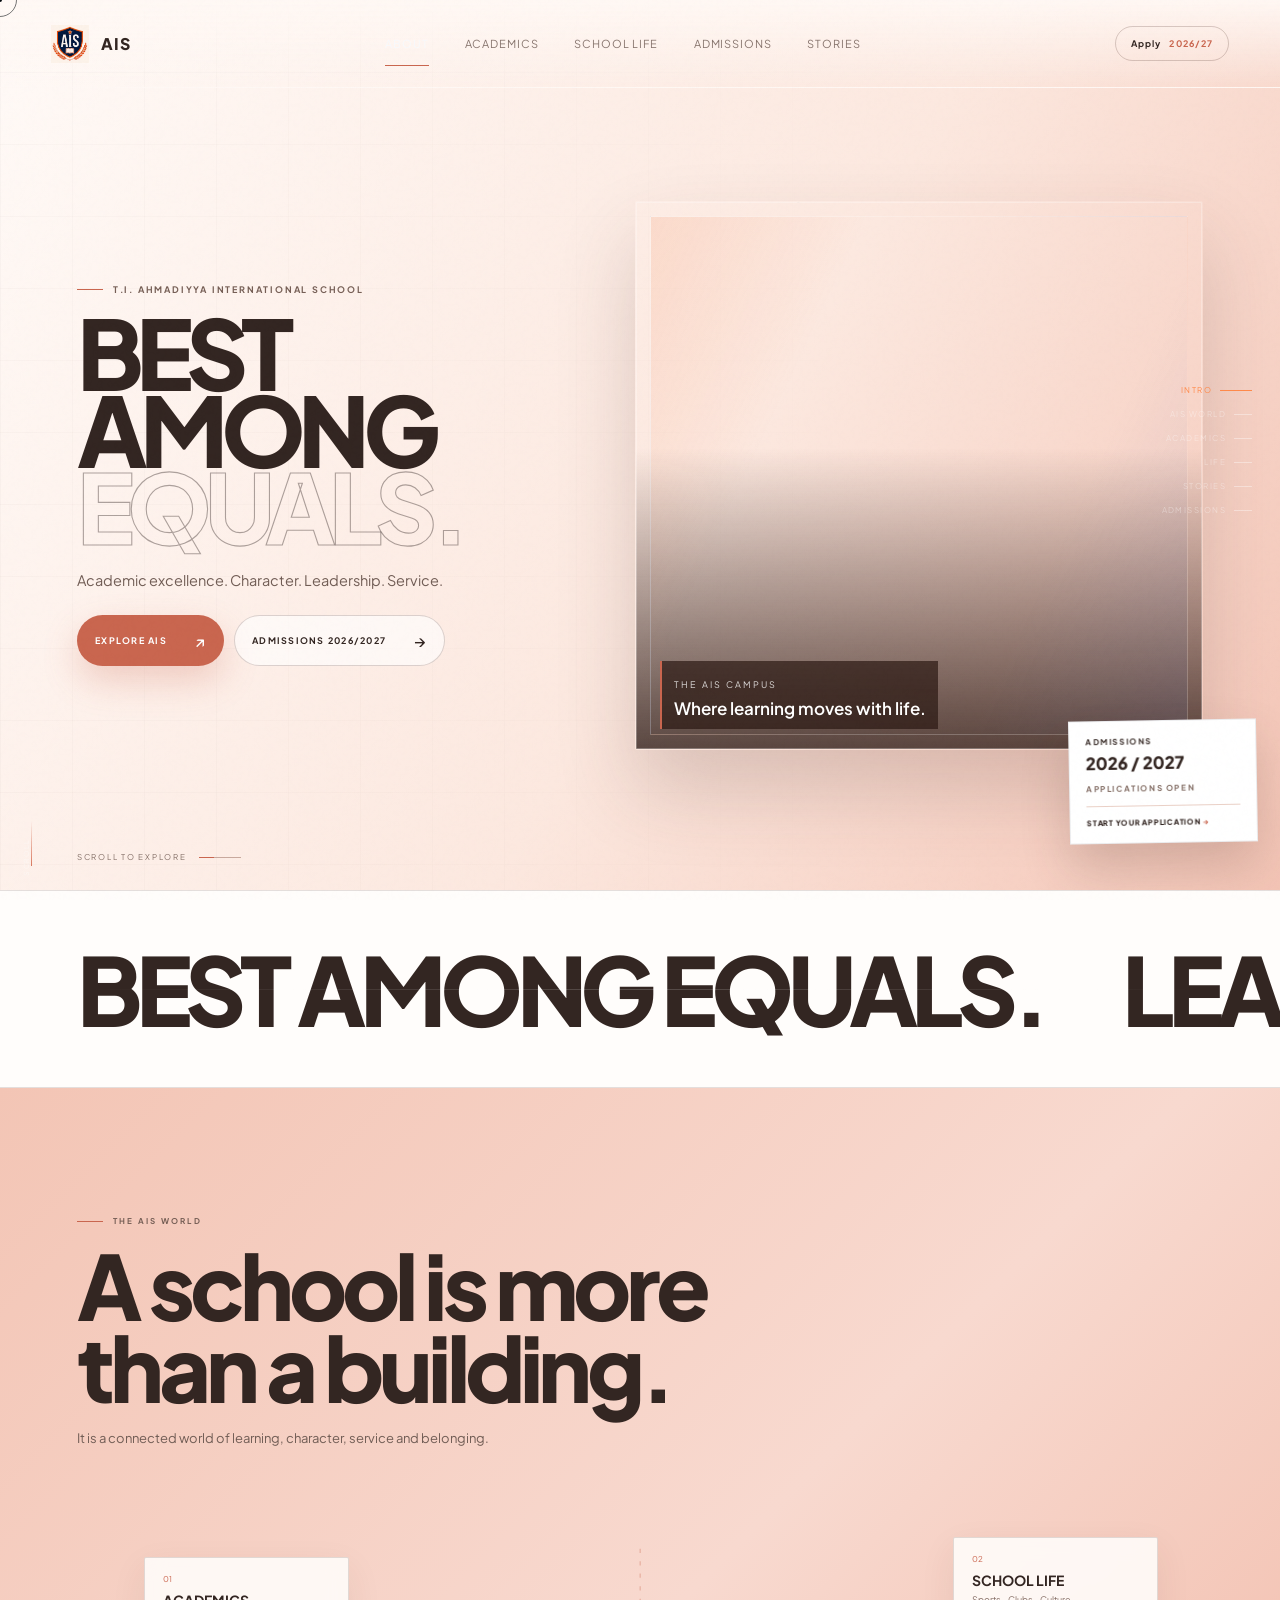
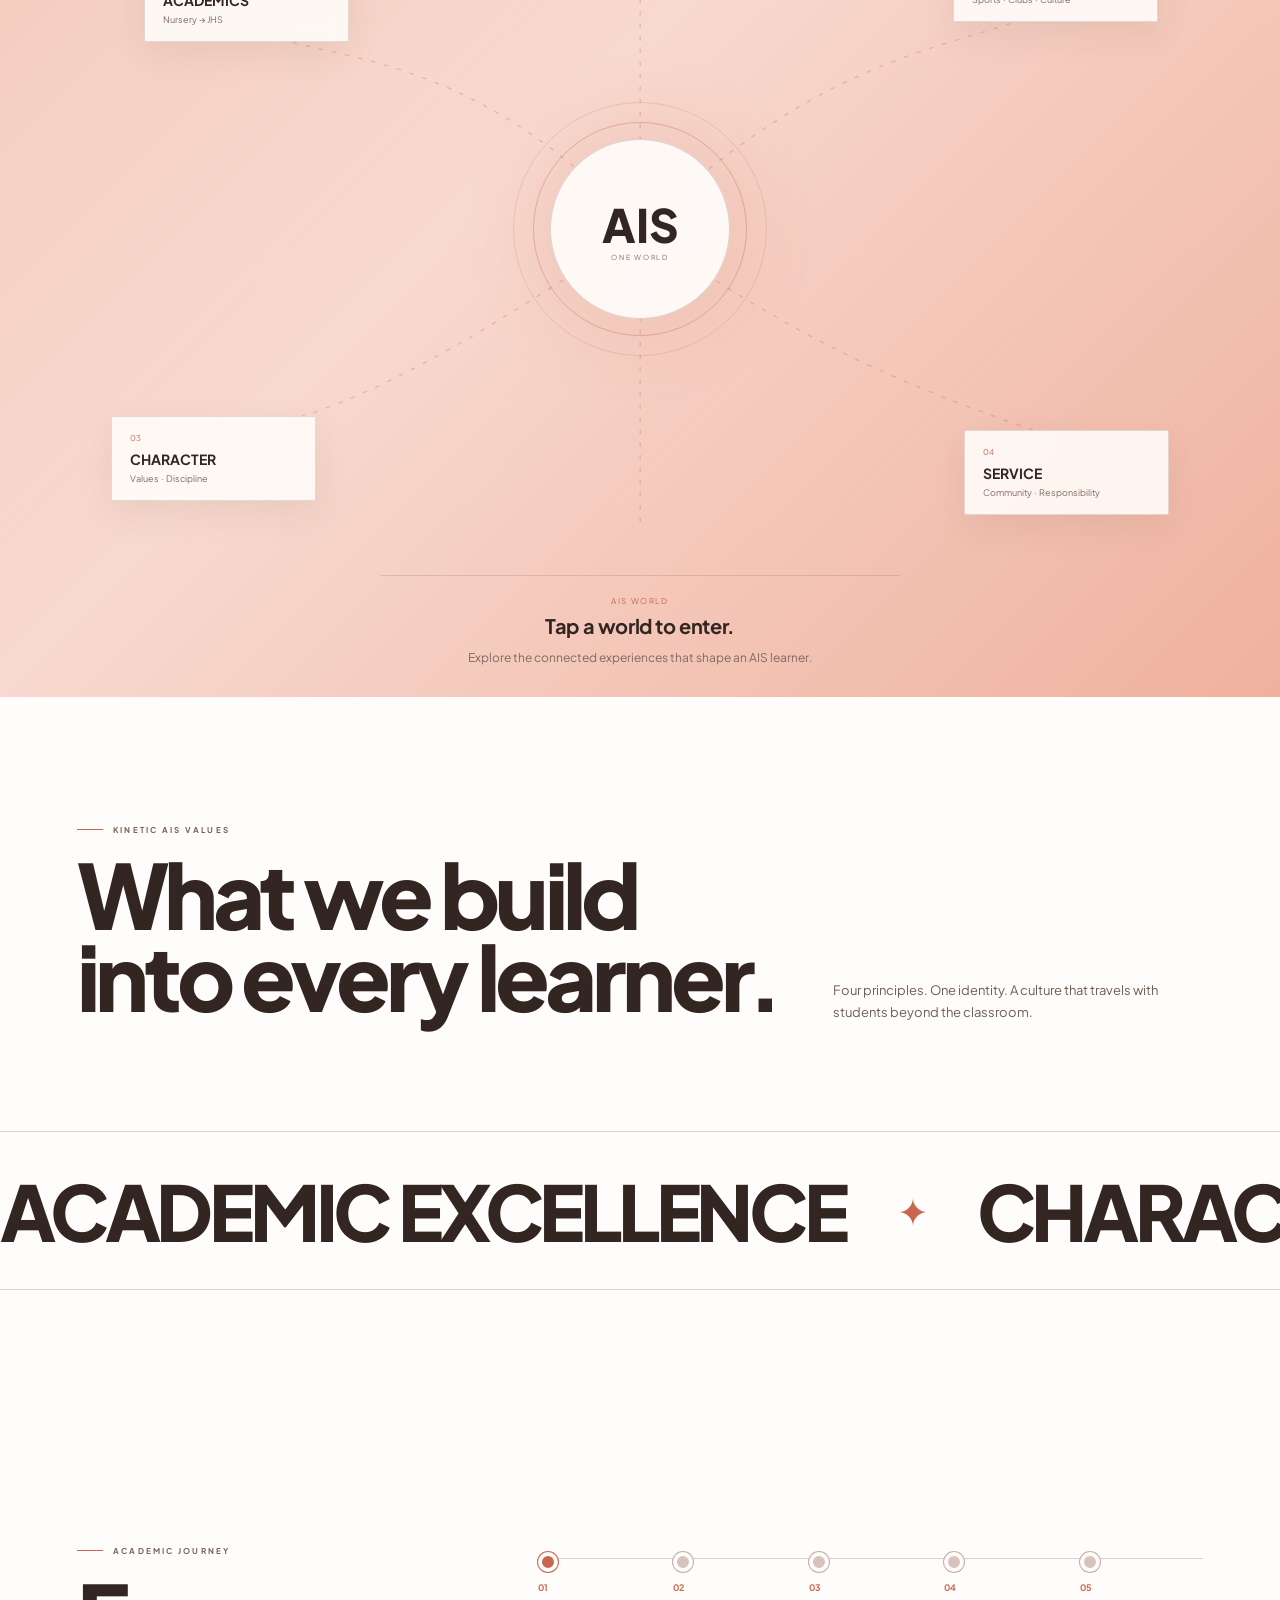
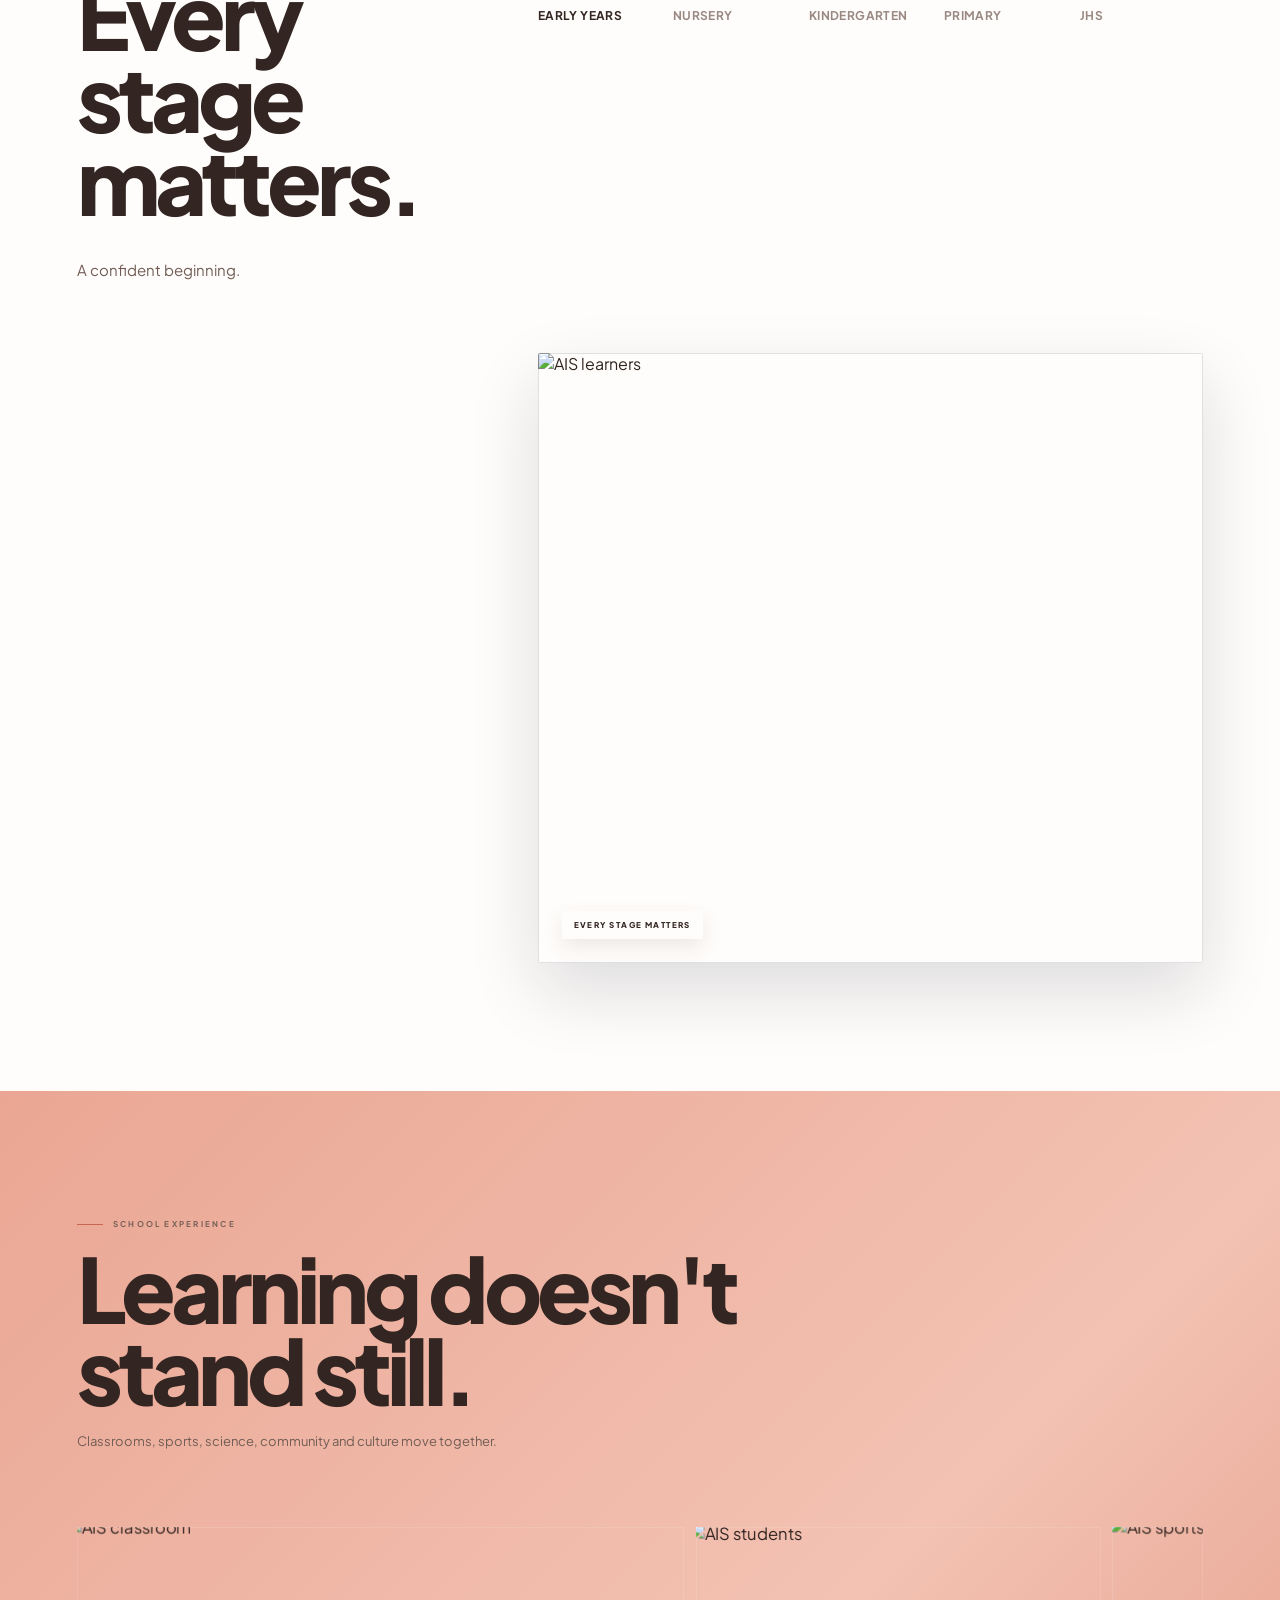
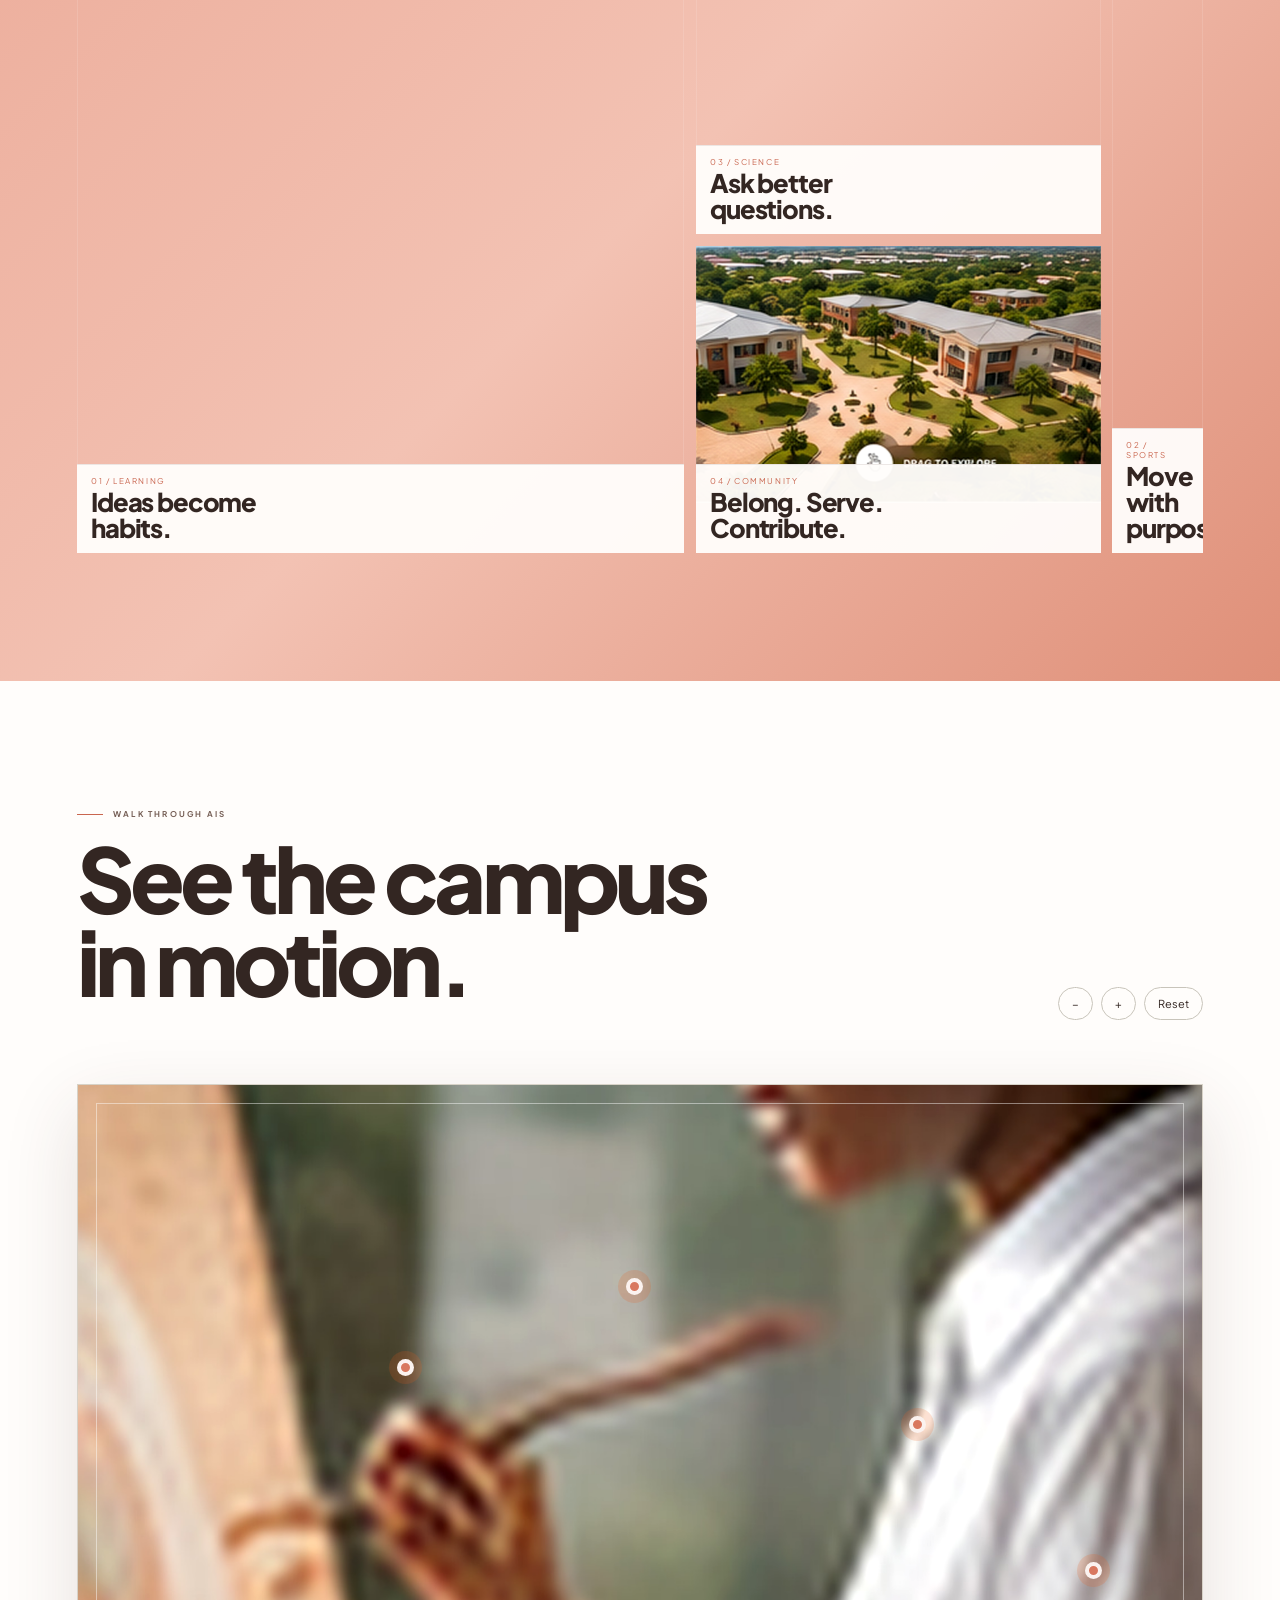
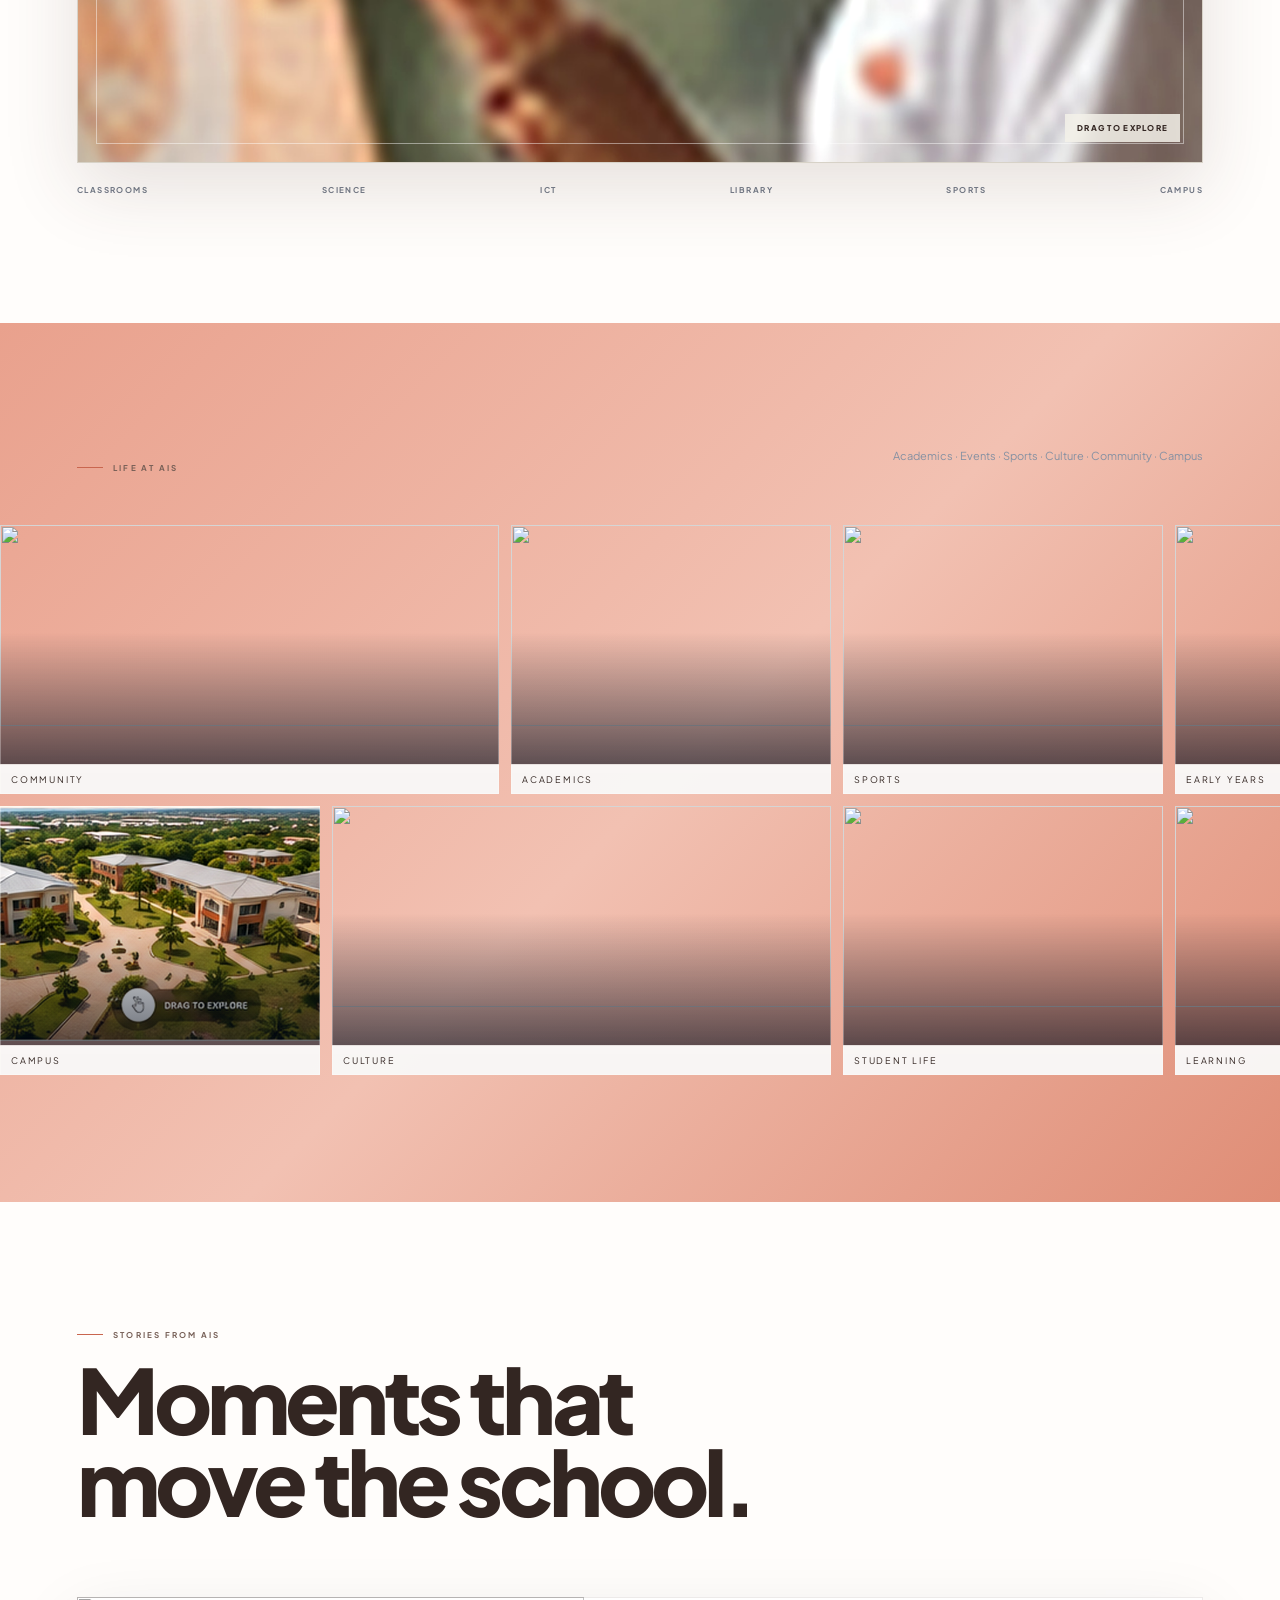
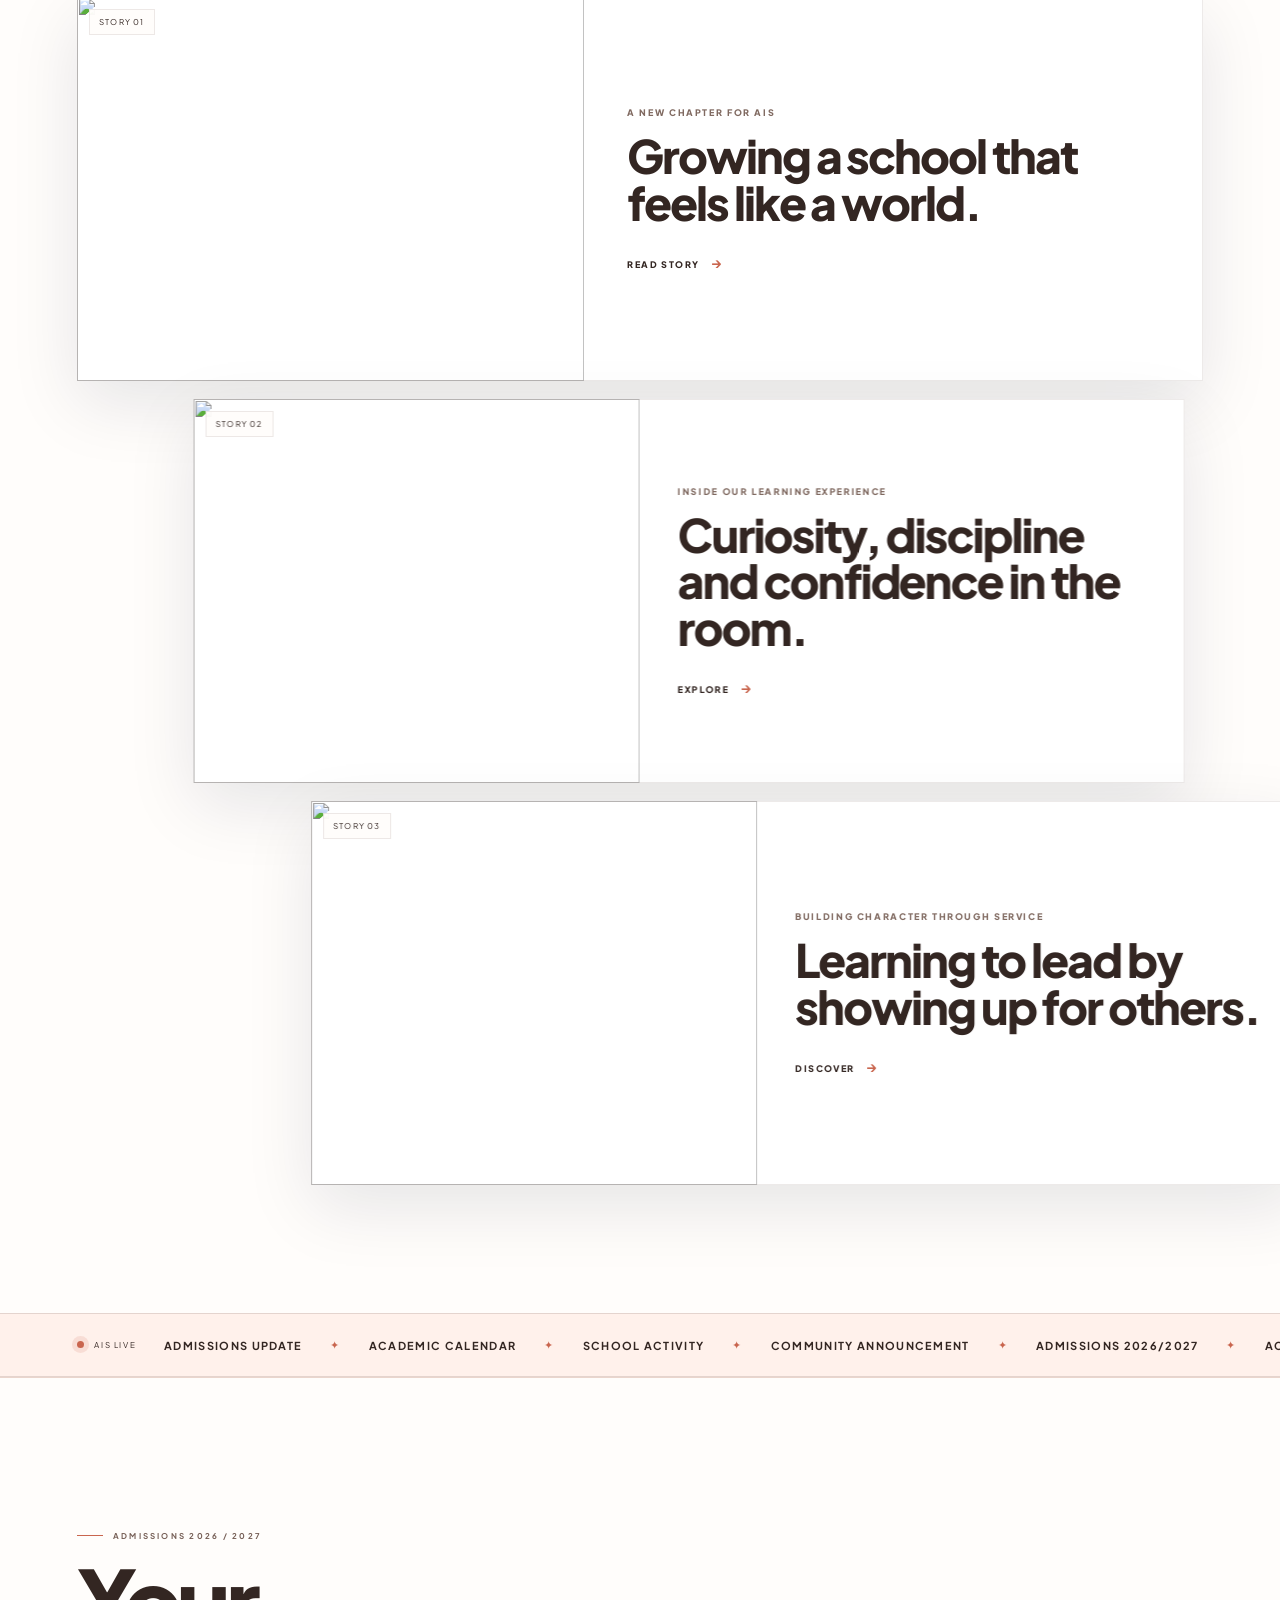
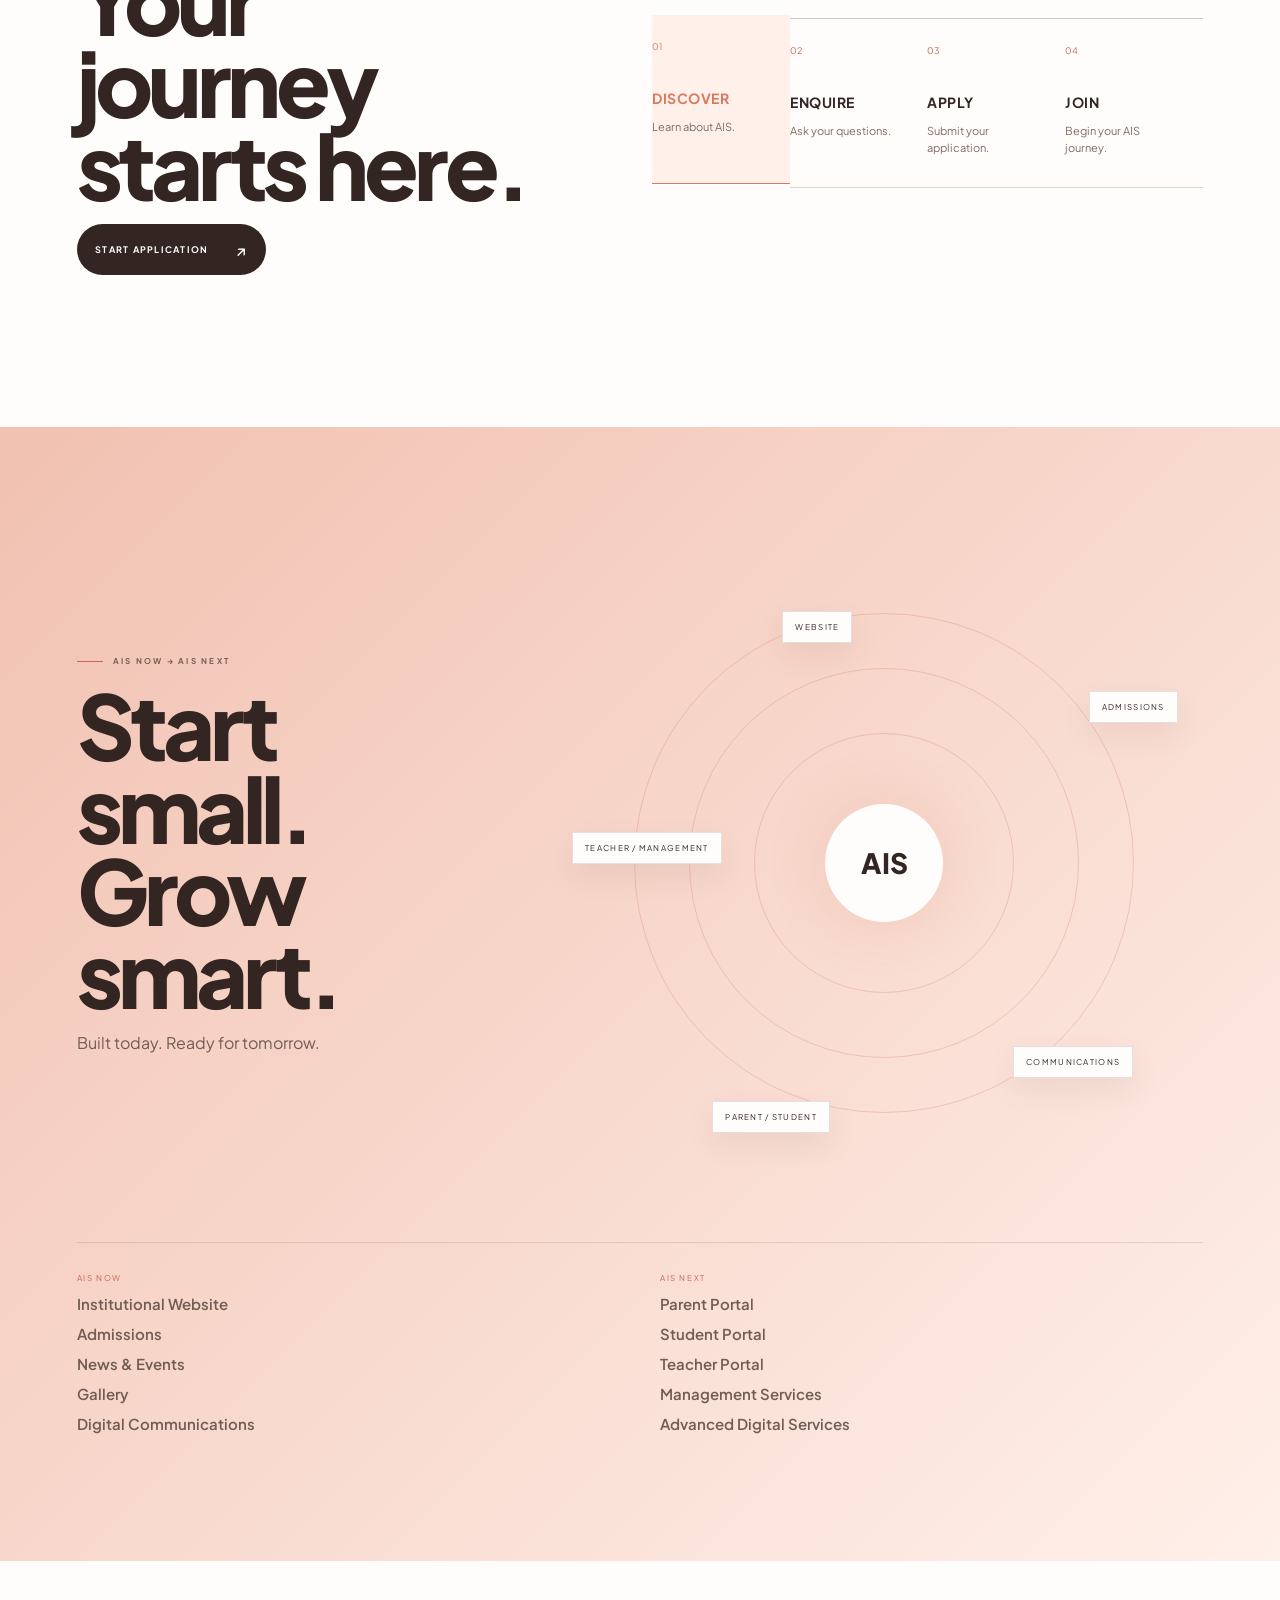
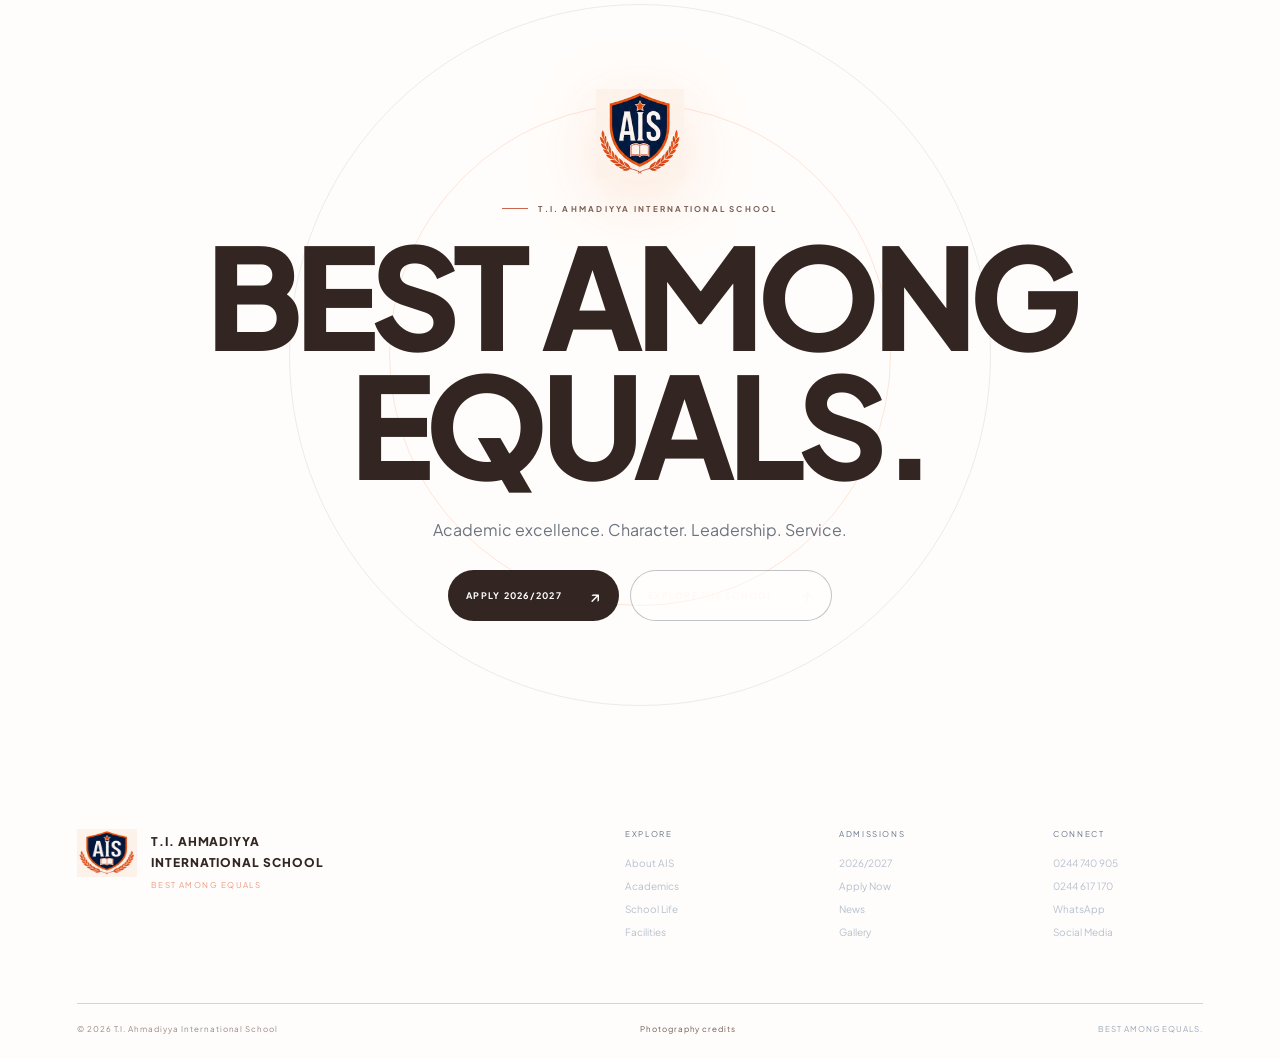
==== commit 38dc1e3a: "Add files via upload" ====
--- a/index.html
+++ b/index.html
@@ -6,7 +6,7 @@
 <meta name="theme-color" content="#071426">
 <title>AIS Motion — T.I. Ahmadiyya International School</title>
 <meta name="description" content="T.I. Ahmadiyya International School — Best Among Equals. Explore academics, school life, admissions and the AIS experience.">
-<meta name="color-scheme" content="dark light">
+<meta name="color-scheme" content="dark">
 <link rel="preconnect" href="https://fonts.googleapis.com">
 <link rel="preconnect" href="https://fonts.gstatic.com" crossorigin>
 <link href="https://fonts.googleapis.com/css2?family=Plus+Jakarta+Sans:wght@400;500;600;700;800&display=swap" rel="stylesheet">
@@ -20,8 +20,8 @@
 <link rel="stylesheet" href="hero-issues-fix.css">
 <link rel="stylesheet" href="real-photography.css">
 <link rel="stylesheet" href="image-text-fix.css">
-<link rel="stylesheet" href="theme-options.css">
 <link rel="stylesheet" href="blue-black-master.css">
+<link rel="stylesheet" href="responsive-final.css">
 </head>
 <body>
 <div id="loader" class="loader"><div class="loader-core"><img src="assets/ais-crest.png" alt="AIS crest"><div class="loader-name">T.I. AHMADIYYA INTERNATIONAL SCHOOL</div><div class="loader-line"><span></span></div><div class="loader-motto">BEST AMONG EQUALS</div></div></div>
@@ -45,7 +45,7 @@
     <p>Academic excellence. Character. Leadership. Service.</p>
     <div class="hero-actions"><a class="btn btn-primary magnetic" href="#world">Explore AIS <b>↗</b></a><a class="btn btn-ghost magnetic" href="#admissions">Admissions 2026/2027 <b>→</b></a></div>
   </div>
-  <div class="hero-media" data-parallax="0.08"><img src="https://upload.wikimedia.org/wikipedia/commons/7/72/Ghanaian_Senior_High_School_students_in_class_02.jpg" alt="AIS students on campus"><div class="media-overlay"></div><div class="media-label"><small>THE AIS CAMPUS</small><strong>Where learning moves with life.</strong></div></div>
+  <div class="hero-media" data-parallax="0.08"><img fetchpriority="high" decoding="async" src="https://upload.wikimedia.org/wikipedia/commons/7/72/Ghanaian_Senior_High_School_students_in_class_02.jpg" alt="AIS students on campus"><div class="media-overlay"></div><div class="media-label"><small>THE AIS CAMPUS</small><strong>Where learning moves with life.</strong></div></div>
   <div class="admission-float magnetic"><span>ADMISSIONS</span><strong>2026 / 2027</strong><small>APPLICATIONS OPEN</small><a href="#admissions">START YOUR APPLICATION <b>→</b></a></div>
   <div class="scroll-cue"><span>SCROLL TO EXPLORE</span><i></i></div>
 </section>
--- a/responsive-final.css
+++ b/responsive-final.css
@@ -0,0 +1,429 @@
+
+/* =========================================================
+   AIS MOTION — FINAL DESKTOP + MOBILE OPTIMIZATION
+   Blue Black edition / no theme switcher
+   ========================================================= */
+
+:root{
+  --content-max:1600px;
+  --gutter:clamp(24px,5vw,88px);
+  --mobile-gutter:18px;
+}
+
+/* Global stability */
+html{overflow-x:hidden;scroll-behavior:smooth}
+body{overflow-x:hidden;width:100%;min-width:320px}
+img{max-width:100%;height:auto}
+a,button{ -webkit-tap-highlight-color:transparent }
+button{touch-action:manipulation}
+
+/* ---------- LARGE DESKTOP ---------- */
+@media(min-width:1440px){
+  .nav{padding-left:clamp(48px,5vw,100px);padding-right:clamp(48px,5vw,100px)}
+  .nav-links{gap:clamp(28px,2.5vw,42px)}
+  .hero{
+    padding-left:clamp(60px,6vw,110px)!important;
+    padding-right:clamp(60px,6vw,110px)!important;
+    gap:clamp(55px,5vw,95px)!important;
+  }
+  .hero-copy{max-width:800px!important}
+  .hero h1{font-size:clamp(92px,7.5vw,140px)!important}
+  .hero-media{height:min(66vh,680px)!important}
+  .admission-float{right:clamp(34px,4vw,72px)!important}
+}
+
+/* ---------- LAPTOP / SMALL DESKTOP ---------- */
+@media(min-width:901px) and (max-width:1199px){
+  .nav{padding:0 28px!important}
+  .nav-links{gap:20px;font-size:10px}
+  .brand{font-size:15px}
+  .brand-mark{width:31px;height:31px}
+  .nav-apply{font-size:9px;padding:10px 12px}
+  .hero{
+    padding:112px 5vw 56px!important;
+    grid-template-columns:minmax(0,1fr) minmax(390px,.9fr)!important;
+    gap:30px!important;
+  }
+  .hero h1{
+    font-size:clamp(64px,8.5vw,94px)!important;
+    line-height:.81!important;
+  }
+  .hero p{font-size:13px!important}
+  .hero-media{height:min(61vh,560px)!important;min-height:430px!important}
+  .media-label{left:20px!important;right:155px!important;bottom:18px!important}
+  .media-label strong{font-size:16px!important}
+  .admission-float{
+    width:165px!important;
+    right:1.2vw!important;
+    bottom:4.5vh!important;
+    padding:14px!important;
+  }
+  .admission-float strong{font-size:16px!important}
+  .section-index{right:10px!important}
+}
+
+/* ---------- TABLET ---------- */
+@media(min-width:601px) and (max-width:900px){
+  .nav{height:70px!important;padding:0 22px!important}
+  .nav-links,.nav-apply{display:none!important}
+  .menu{display:flex!important}
+  .hero{
+    display:flex!important;
+    flex-direction:column!important;
+    align-items:stretch!important;
+    padding:110px 28px 64px!important;
+    min-height:0!important;
+  }
+  .hero-copy{max-width:760px!important}
+  .hero h1{
+    font-size:clamp(72px,12vw,110px)!important;
+    line-height:.80!important;
+    max-width:8ch!important;
+  }
+  .hero p{font-size:15px!important;max-width:520px!important}
+  .hero-actions{display:flex!important;flex-wrap:wrap!important}
+  .hero-actions .btn{width:auto!important}
+  .hero-media{
+    width:100%!important;
+    height:min(62svh,580px)!important;
+    min-height:390px!important;
+    margin-top:34px!important;
+  }
+  .admission-float{
+    position:relative!important;
+    right:auto!important;bottom:auto!important;
+    width:215px!important;
+    margin:-38px 12px 0 auto!important;
+    z-index:20!important;
+  }
+  .section-index,.ais-side-index,.ais-cursor,.ais-cursor-dot{display:none!important}
+  .world,.experience,.walkthrough,.stories,.admissions,.next,.final-cta{
+    padding-left:28px!important;padding-right:28px!important;
+  }
+  .experience-grid{grid-template-columns:1fr 1fr!important}
+  .experience-card.big{grid-column:1/3!important}
+  .story-card,.story-card:nth-child(2),.story-card:nth-child(3){
+    margin-left:0!important;margin-right:0!important
+  }
+}
+
+/* ---------- PHONE ---------- */
+@media(max-width:600px){
+  :root{--mobile-gutter:18px}
+  html{scroll-padding-top:70px}
+  body{min-width:320px}
+
+  /* Header */
+  .nav{
+    height:68px!important;
+    padding:0 var(--mobile-gutter)!important;
+    background:rgba(3,17,38,.92)!important;
+    backdrop-filter:blur(18px)!important;
+  }
+  .nav.scrolled{height:62px!important}
+  .brand{font-size:14px!important;gap:8px!important}
+  .brand-mark{width:30px!important;height:30px!important}
+  .nav-links,.nav-apply{display:none!important}
+  .menu{
+    display:flex!important;
+    width:42px!important;height:42px!important;
+    margin-right:-4px!important;
+  }
+
+  /* Mobile menu: full-width, safe-area aware */
+  .mobile-menu{
+    position:fixed!important;
+    top:68px!important;
+    left:var(--mobile-gutter)!important;
+    right:var(--mobile-gutter)!important;
+    max-height:calc(100svh - 84px)!important;
+    overflow:auto!important;
+    background:rgba(5,18,40,.98)!important;
+    border:1px solid rgba(255,255,255,.13)!important;
+    border-radius:12px!important;
+    z-index:110!important;
+  }
+  .mobile-menu a{min-height:48px!important;display:flex!important;align-items:center!important}
+  .mobile-menu.open{animation:mobileMenuIn .24s ease both}
+  @keyframes mobileMenuIn{from{opacity:0;transform:translateY(-8px)}to{opacity:1;transform:none}}
+
+  /* Hero */
+  .hero{
+    display:flex!important;
+    flex-direction:column!important;
+    align-items:stretch!important;
+    gap:0!important;
+    min-height:0!important;
+    padding:98px var(--mobile-gutter) 56px!important;
+  }
+  .hero-copy{width:100%!important;max-width:none!important}
+  .hero .eyebrow{
+    font-size:7px!important;
+    letter-spacing:.16em!important;
+    white-space:normal!important;
+  }
+  .hero h1{
+    font-size:clamp(58px,18.6vw,96px)!important;
+    line-height:.80!important;
+    letter-spacing:-.082em!important;
+    margin:18px 0 21px!important;
+    max-width:none!important;
+  }
+  .hero h1 .outline{
+    -webkit-text-stroke:.8px rgba(255,255,255,.56)!important;
+  }
+  .hero p{
+    font-size:13px!important;
+    line-height:1.62!important;
+    max-width:330px!important;
+    margin-bottom:21px!important;
+  }
+  .hero-actions{
+    display:grid!important;
+    grid-template-columns:1fr!important;
+    gap:9px!important;
+    width:100%!important;
+  }
+  .hero-actions .btn{
+    width:100%!important;
+    min-height:48px!important;
+    justify-content:space-between!important;
+    padding:14px 16px!important;
+  }
+  .hero-media{
+    order:2!important;
+    width:100%!important;
+    height:52svh!important;
+    min-height:310px!important;
+    max-height:500px!important;
+    margin-top:27px!important;
+    border-radius:2px!important;
+    box-shadow:0 22px 50px rgba(0,0,0,.28)!important;
+  }
+  .hero-media:before{inset:9px!important}
+  .hero-media img{transform:scale(1.035)!important;animation:none!important}
+  .media-overlay{background:linear-gradient(180deg,transparent 38%,rgba(2,12,28,.88))!important}
+  .media-label{
+    left:13px!important;right:13px!important;bottom:13px!important;
+    max-width:78%!important;
+    padding:8px 10px!important;
+  }
+  .media-label small{font-size:7px!important}
+  .media-label strong{font-size:14px!important;line-height:1.1!important}
+  .admission-float{
+    position:relative!important;
+    order:3!important;
+    right:auto!important;bottom:auto!important;
+    width:min(200px,76vw)!important;
+    margin:-31px 0 0 auto!important;
+    padding:14px!important;
+    z-index:20!important;
+    transform:rotate(-1deg)!important;
+    animation:none!important;
+  }
+  .admission-float strong{font-size:16px!important}
+  .admission-float span,.admission-float small{font-size:7px!important}
+  .admission-float a{font-size:8px!important}
+  .scroll-cue,.ais-side-index{display:none!important}
+  .hero-grid{background-size:42px 42px!important;opacity:.25!important}
+  .hero-orbit{display:none!important}
+
+  /* Statement */
+  .transition-statement{
+    min-height:126px!important;
+    height:18svh!important;
+    max-height:170px!important;
+  }
+  .statement-track{
+    font-size:17.5vw!important;
+    gap:34px!important;
+  }
+
+  /* Universal section rhythm */
+  .world,.experience,.walkthrough,.stories,.admissions,.next,.final-cta{
+    padding-left:var(--mobile-gutter)!important;
+    padding-right:var(--mobile-gutter)!important;
+  }
+  .world,.values,.journey,.experience,.walkthrough,.gallery,.stories,.admissions,.next{
+    padding-top:68px!important;
+    padding-bottom:68px!important;
+  }
+  .section-intro h2,.values h2,.journey h2,.walkthrough h2,.admissions h2,.next h2,.final-cta h2{
+    font-size:clamp(46px,13.8vw,72px)!important;
+    line-height:.87!important;
+    letter-spacing:-.065em!important;
+  }
+  .eyebrow{font-size:7px!important;letter-spacing:.20em!important}
+
+  /* World */
+  .world{min-height:0!important;overflow:hidden!important}
+  .world-stage{height:465px!important;margin-top:15px!important}
+  .world-core{width:124px!important;height:124px!important}
+  .world-core span{font-size:29px!important}
+  .world-node{
+    min-width:126px!important;
+    max-width:140px!important;
+    padding:10px!important;
+  }
+  .world-node strong{font-size:9px!important}
+  .world-node small{font-size:6.5px!important}
+  .world-panel{
+    width:100%!important;
+    margin-top:-12px!important;
+    padding-top:16px!important;
+  }
+  .world-panel h3{font-size:18px!important}
+  .world-panel p{font-size:10.5px!important;line-height:1.6!important}
+
+  /* Values */
+  .values{overflow:hidden!important}
+  .values-head{padding:0!important}
+  .values-head p{font-size:11px!important;line-height:1.65!important}
+  .value-marquee{margin-top:48px!important}
+  .value-track{font-size:38px!important;gap:24px!important;padding:20px 0!important}
+
+  /* Academic journey */
+  .journey{display:block!important}
+  .journey-copy p{font-size:13px!important;line-height:1.65!important;margin-top:18px!important}
+  .journey-rail{margin-top:32px!important}
+  .journey-items{
+    gap:15px!important;
+    padding:4px 0 16px!important;
+    overflow-x:auto!important;
+  }
+  .journey-item{
+    min-width:135px!important;
+    padding-top:27px!important;
+  }
+  .journey-item span{font-size:9px!important}
+  .journey-image{
+    height:300px!important;
+    margin-top:17px!important;
+  }
+
+  /* Experience */
+  .experience-grid{
+    grid-template-columns:1fr!important;
+    grid-template-rows:260px 215px 215px 215px!important;
+    gap:9px!important;
+    margin-top:36px!important;
+  }
+  .experience-card.big,.experience-card.tall,.experience-card.small:nth-child(3),.experience-card.small:nth-child(4){
+    grid-column:auto!important;grid-row:auto!important;display:block!important;
+  }
+  .experience-card h3{font-size:22px!important}
+
+  /* Campus */
+  .walk-head{display:block!important}
+  .walk-controls{
+    grid-template-columns:1fr 1fr 1.4fr!important;
+    gap:6px!important;
+    margin-top:18px!important;
+  }
+  .walk-controls button{
+    min-height:42px!important;
+    padding:8px 7px!important;
+    font-size:8px!important;
+  }
+  .campus-view{
+    height:320px!important;
+    margin-top:24px!important;
+  }
+  .campus-view:after{inset:9px!important}
+  .drag-hint{right:10px!important;bottom:10px!important;font-size:6.5px!important}
+  .hotspot{width:14px!important;height:14px!important}
+  .walk-tags{gap:11px 15px!important;padding-top:14px!important;font-size:7px!important}
+
+  /* Gallery */
+  .gallery{overflow:hidden!important}
+  .gallery-head{padding:0 0 25px!important}
+  .gallery-head p{font-size:9.5px!important;line-height:1.6!important}
+  .gallery-row{gap:7px!important;margin:7px 0!important}
+  .gallery-card{width:235px!important;height:175px!important}
+  .gallery-card.wide{width:335px!important}
+  .gallery-card span{font-size:7px!important;left:0!important;right:0!important;bottom:0!important;padding:7px 9px!important}
+
+  /* Stories */
+  .story-stack{margin-top:32px!important;gap:10px!important}
+  .story-card,.story-card:nth-child(2),.story-card:nth-child(3){
+    display:grid!important;
+    grid-template-columns:1fr!important;
+    margin:0!important;
+    min-height:0!important;
+  }
+  .story-card img{width:100%!important;height:235px!important}
+  .story-content{padding:20px 17px 23px!important;min-height:0!important}
+  .story-content h3{font-size:27px!important;line-height:.98!important;margin:10px 0 18px!important}
+  .story-content small{font-size:7px!important}
+  .story-index{top:10px!important;left:10px!important;font-size:6.5px!important}
+
+  /* Admissions */
+  .admissions{min-height:0!important}
+  .admission-main .btn{width:100%!important}
+  .admission-steps{grid-template-columns:1fr 1fr!important;margin-top:36px!important}
+  .step{padding:16px 10px 14px 0!important;min-height:130px!important}
+  .step strong{font-size:11px!important}
+  .step p{font-size:9px!important;line-height:1.55!important}
+
+  /* Next / orbital network */
+  .next{min-height:0!important}
+  .orbit-network{height:395px!important;margin-top:8px!important}
+  .network-core{width:88px!important;height:88px!important;font-size:22px!important}
+  .o1{width:180px!important;height:180px!important}
+  .o2{width:275px!important;height:275px!important}
+  .o3{width:365px!important;height:365px!important}
+  .net-node{font-size:6px!important;padding:7px!important;max-width:112px!important}
+  .now-next-grid{grid-template-columns:1fr!important;gap:24px!important;padding-top:22px!important}
+
+  /* Final CTA / footer */
+  .final-cta{min-height:560px!important;padding-top:75px!important;padding-bottom:75px!important}
+  .final-cta img{width:68px!important}
+  .final-cta h2{font-size:17vw!important}
+  .final-cta p{font-size:11px!important;line-height:1.6!important;max-width:310px!important}
+  footer{padding:50px var(--mobile-gutter) 20px!important}
+  .footer-cols{grid-template-columns:1fr 1fr!important;gap:24px 16px!important;margin-top:30px!important}
+  .footer-cols div:last-child{grid-column:1/3!important}
+}
+
+/* ---------- VERY SMALL PHONES ---------- */
+@media(max-width:380px){
+  :root{--mobile-gutter:14px}
+  .hero{padding-top:94px!important}
+  .hero h1{font-size:18.3vw!important}
+  .hero-media{min-height:300px!important;height:50svh!important}
+  .admission-float{width:188px!important}
+  .world-stage{height:445px!important}
+  .world-node{min-width:120px!important}
+  .world-core{width:116px!important;height:116px!important}
+  .experience-grid{grid-template-rows:245px 205px 205px 205px!important}
+  .gallery-card{width:220px!important;height:165px!important}
+  .gallery-card.wide{width:315px!important}
+  .story-card img{height:220px!important}
+  .story-content h3{font-size:25px!important}
+  .orbit-network{height:375px!important}
+  .o1{width:170px!important;height:170px!important}
+  .o2{width:260px!important;height:260px!important}
+  .o3{width:345px!important;height:345px!important}
+}
+
+/* ---------- PERFORMANCE / TOUCH ---------- */
+@media(hover:none),(pointer:coarse){
+  .ais-cursor,.ais-cursor-dot{display:none!important}
+  .ambient{animation:none!important}
+  .hero-media img{animation:none!important}
+  .experience-card:hover,.gallery-card:hover,.story-card:hover{transform:none!important}
+  .gallery-card:hover img,.experience-card:hover img,.story-card:hover img{transform:none!important}
+  .magnetic{transform:none!important}
+}
+@media(max-width:900px){
+  #particles{display:none!important}
+  .ambient{opacity:.10!important}
+}
+@media(prefers-reduced-motion:reduce){
+  *,*:before,*:after{
+    scroll-behavior:auto!important;
+    animation-duration:.001ms!important;
+    animation-iteration-count:1!important;
+    transition-duration:.001ms!important;
+  }
+}
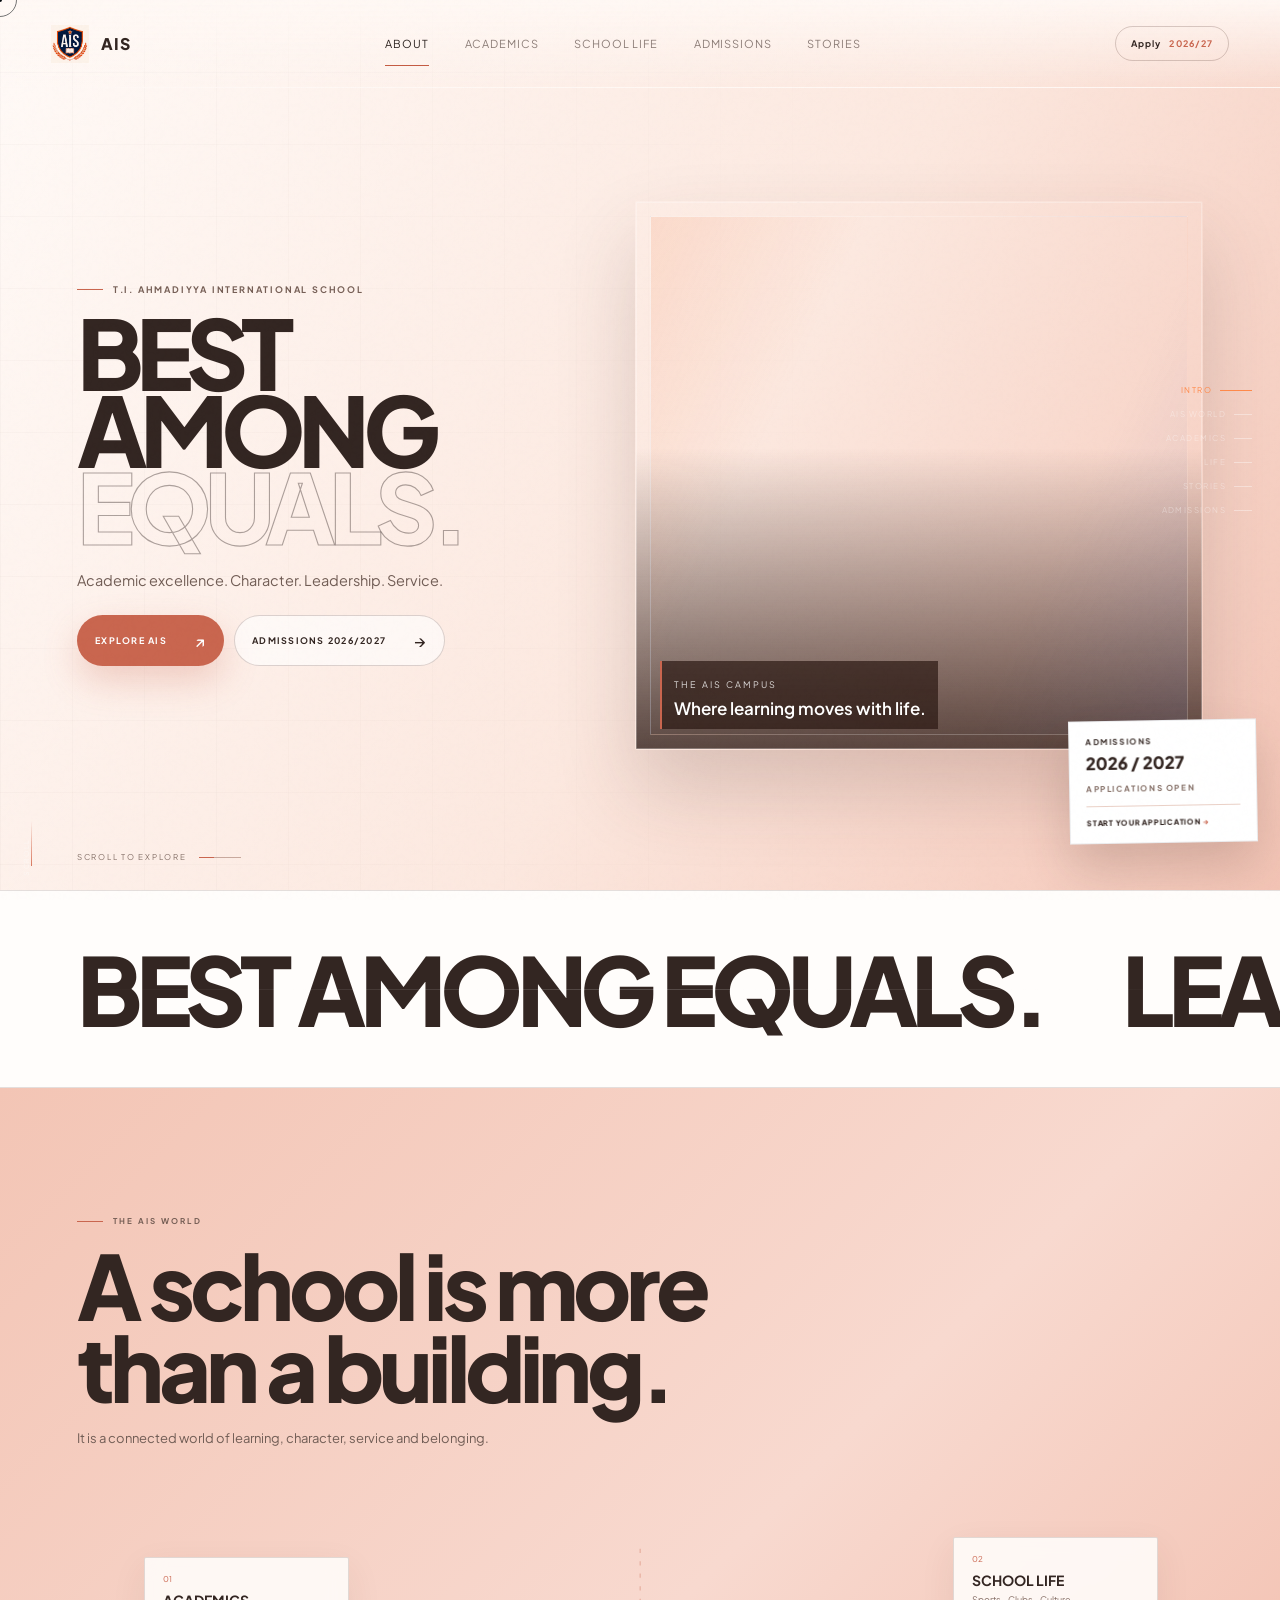
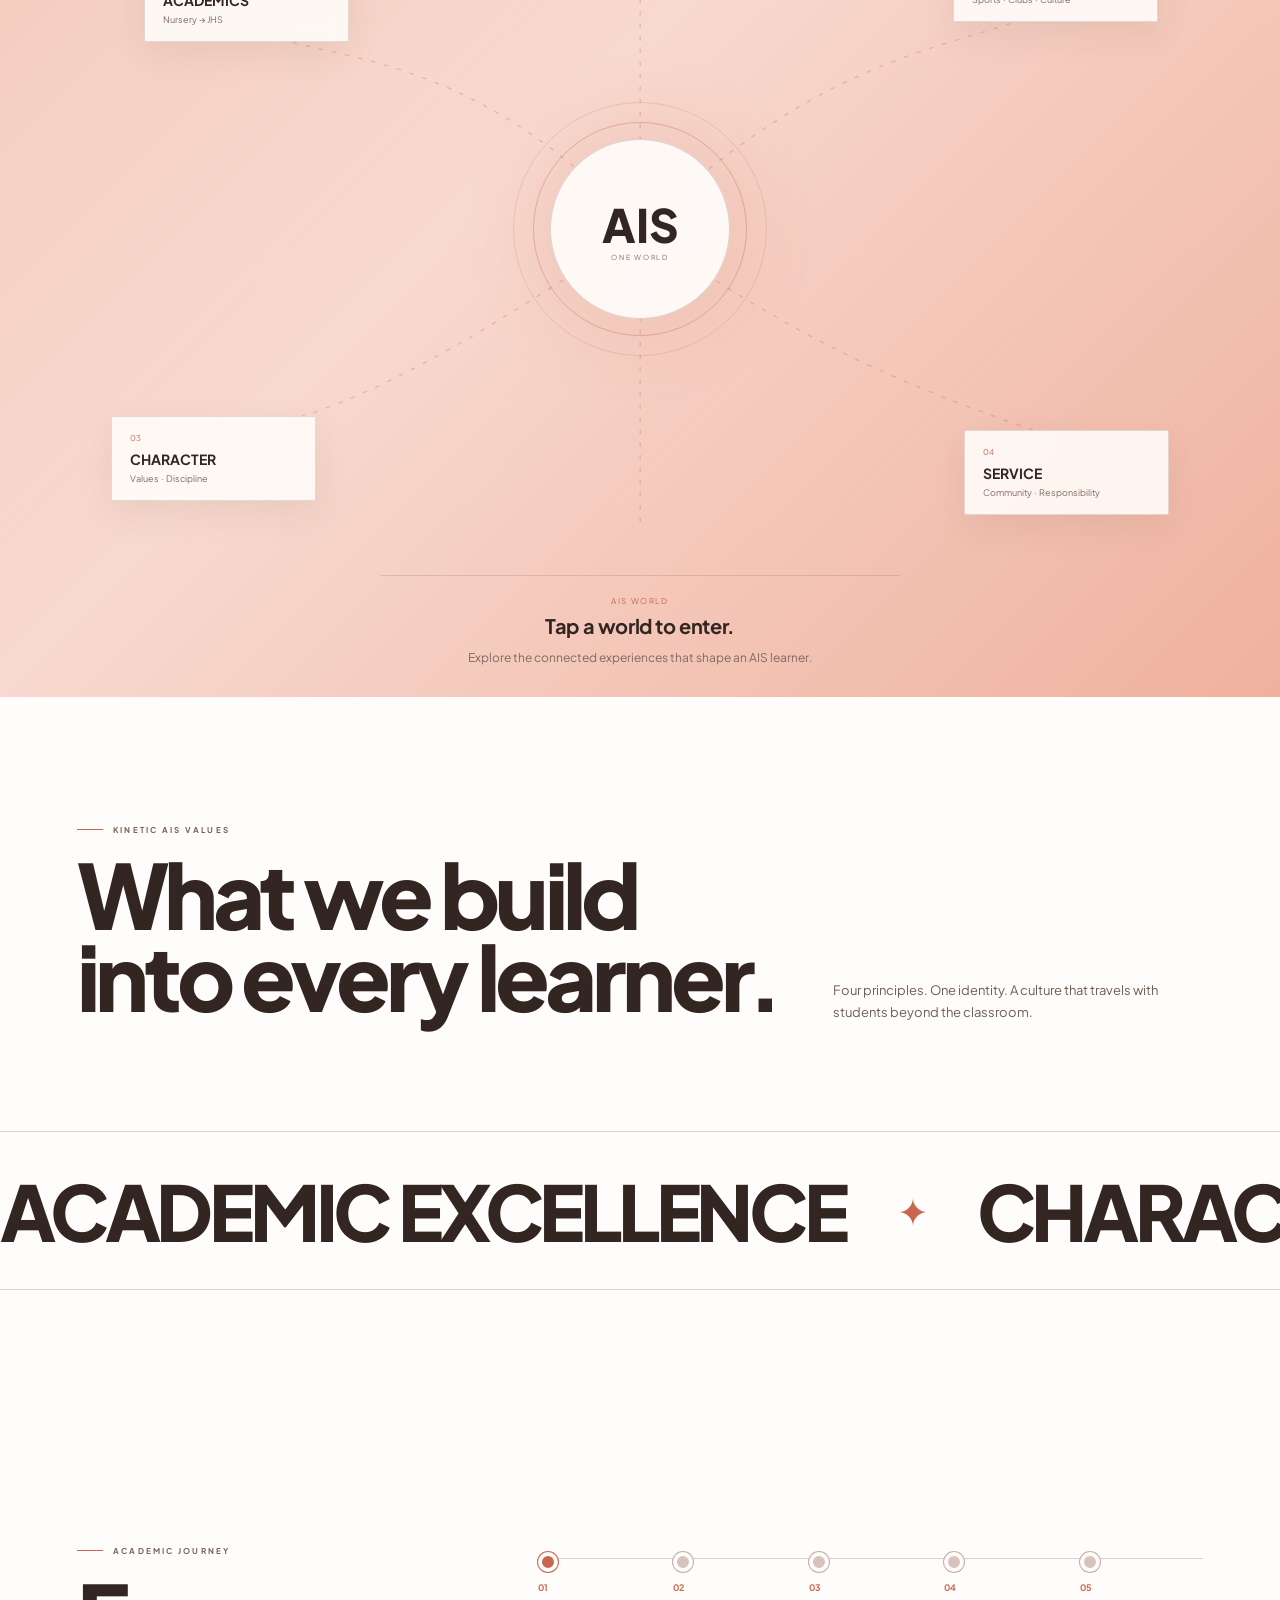
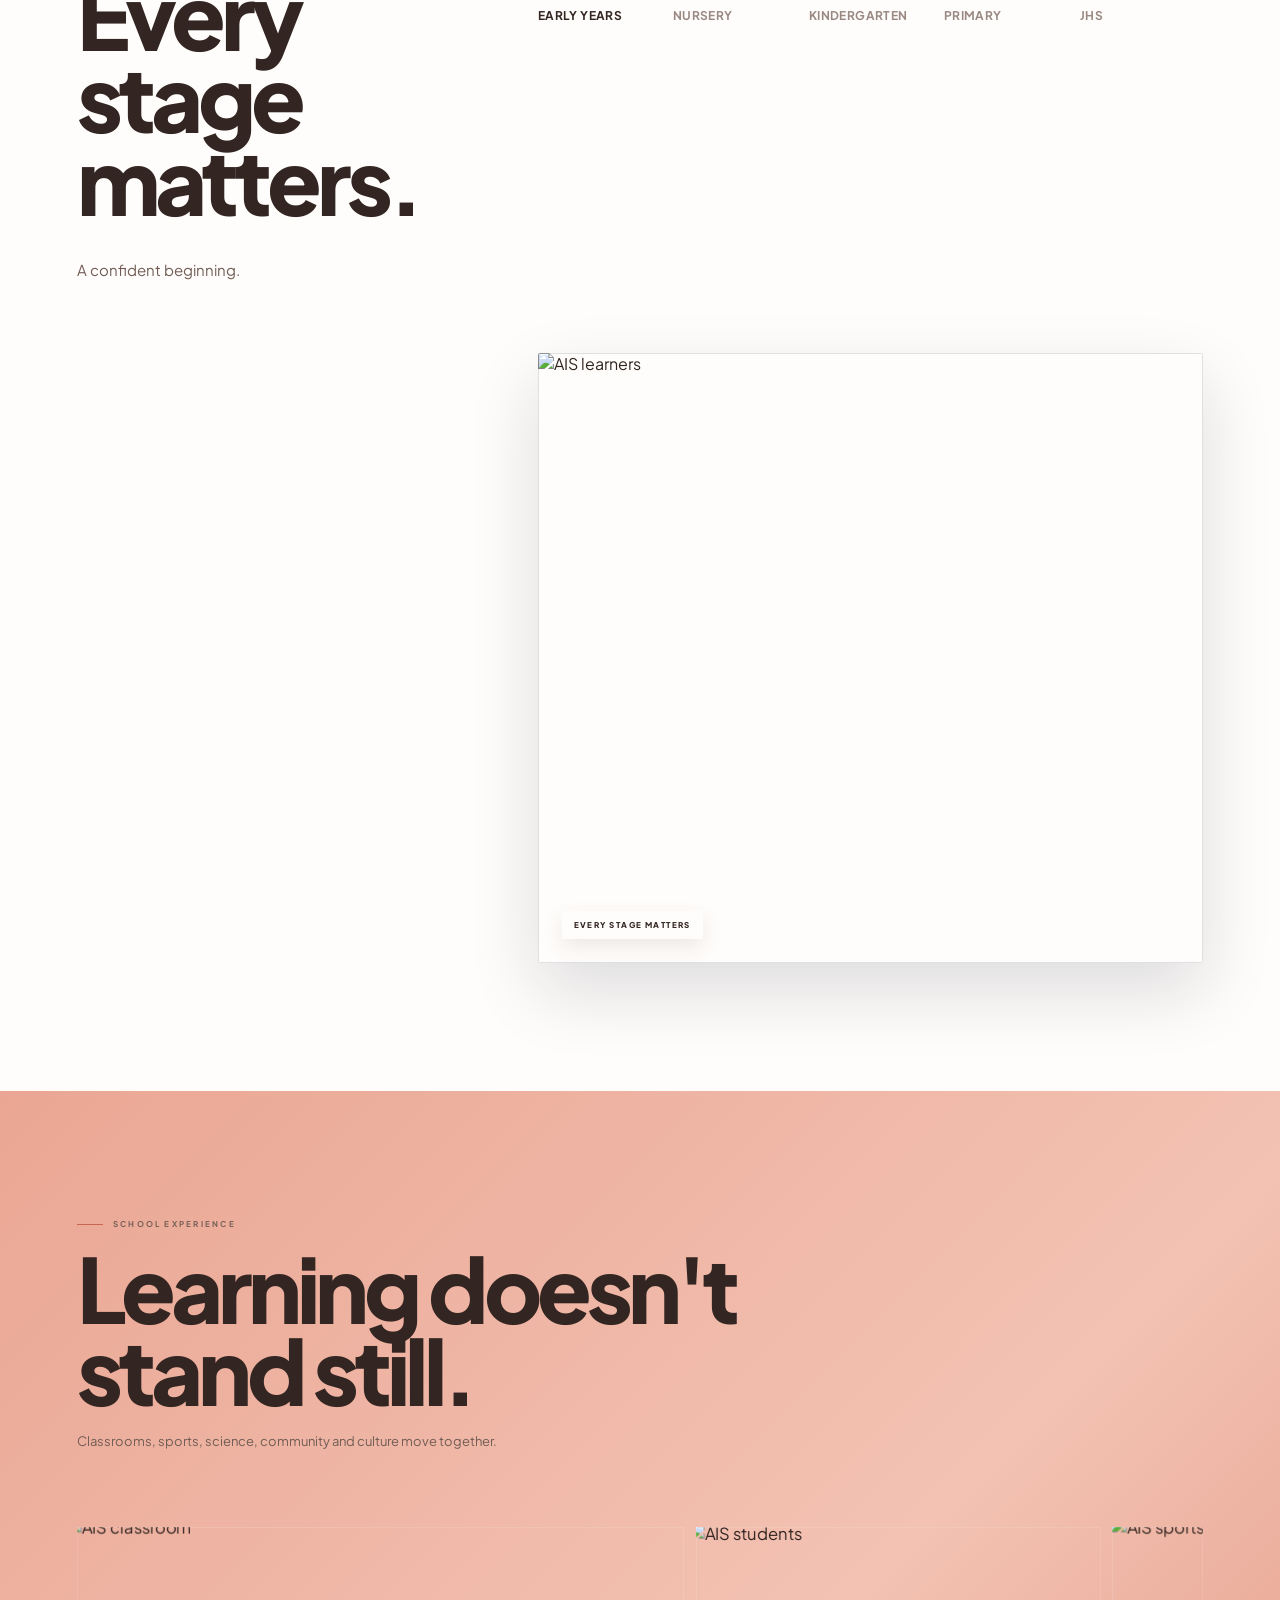
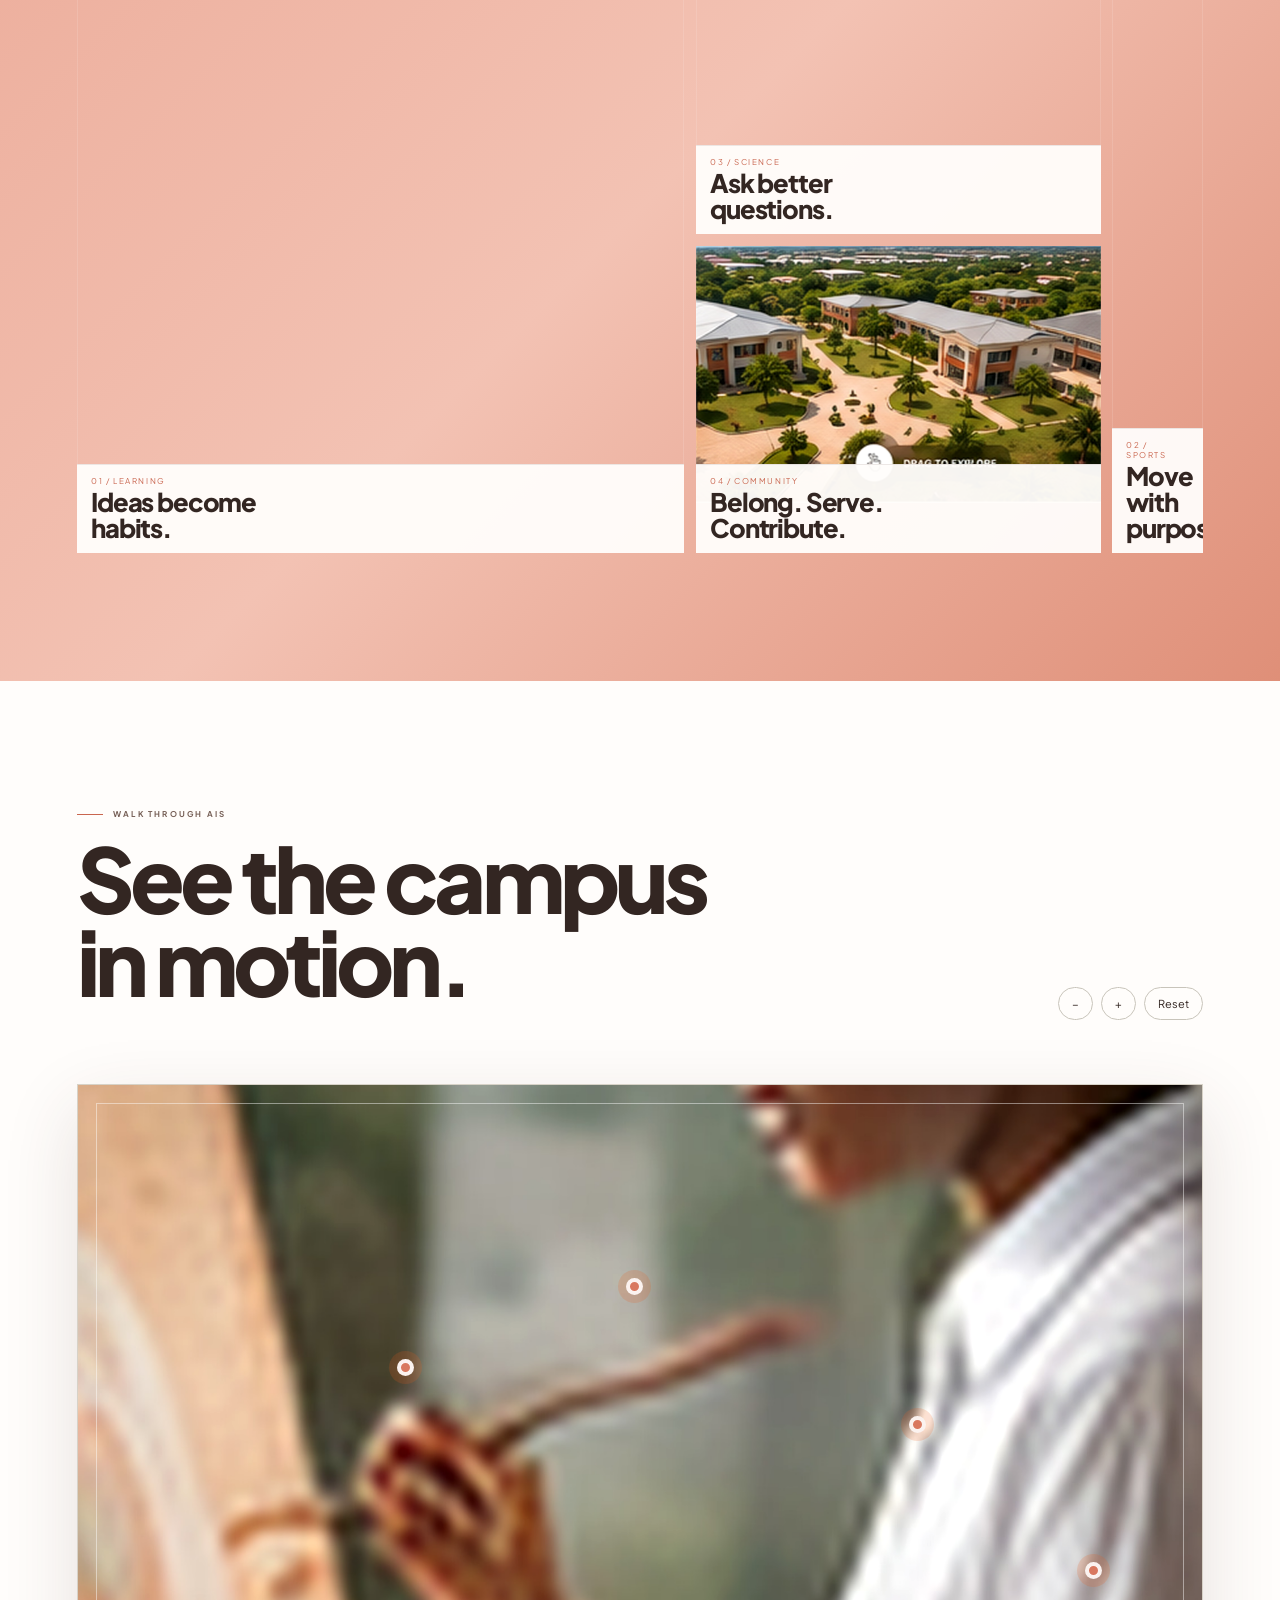
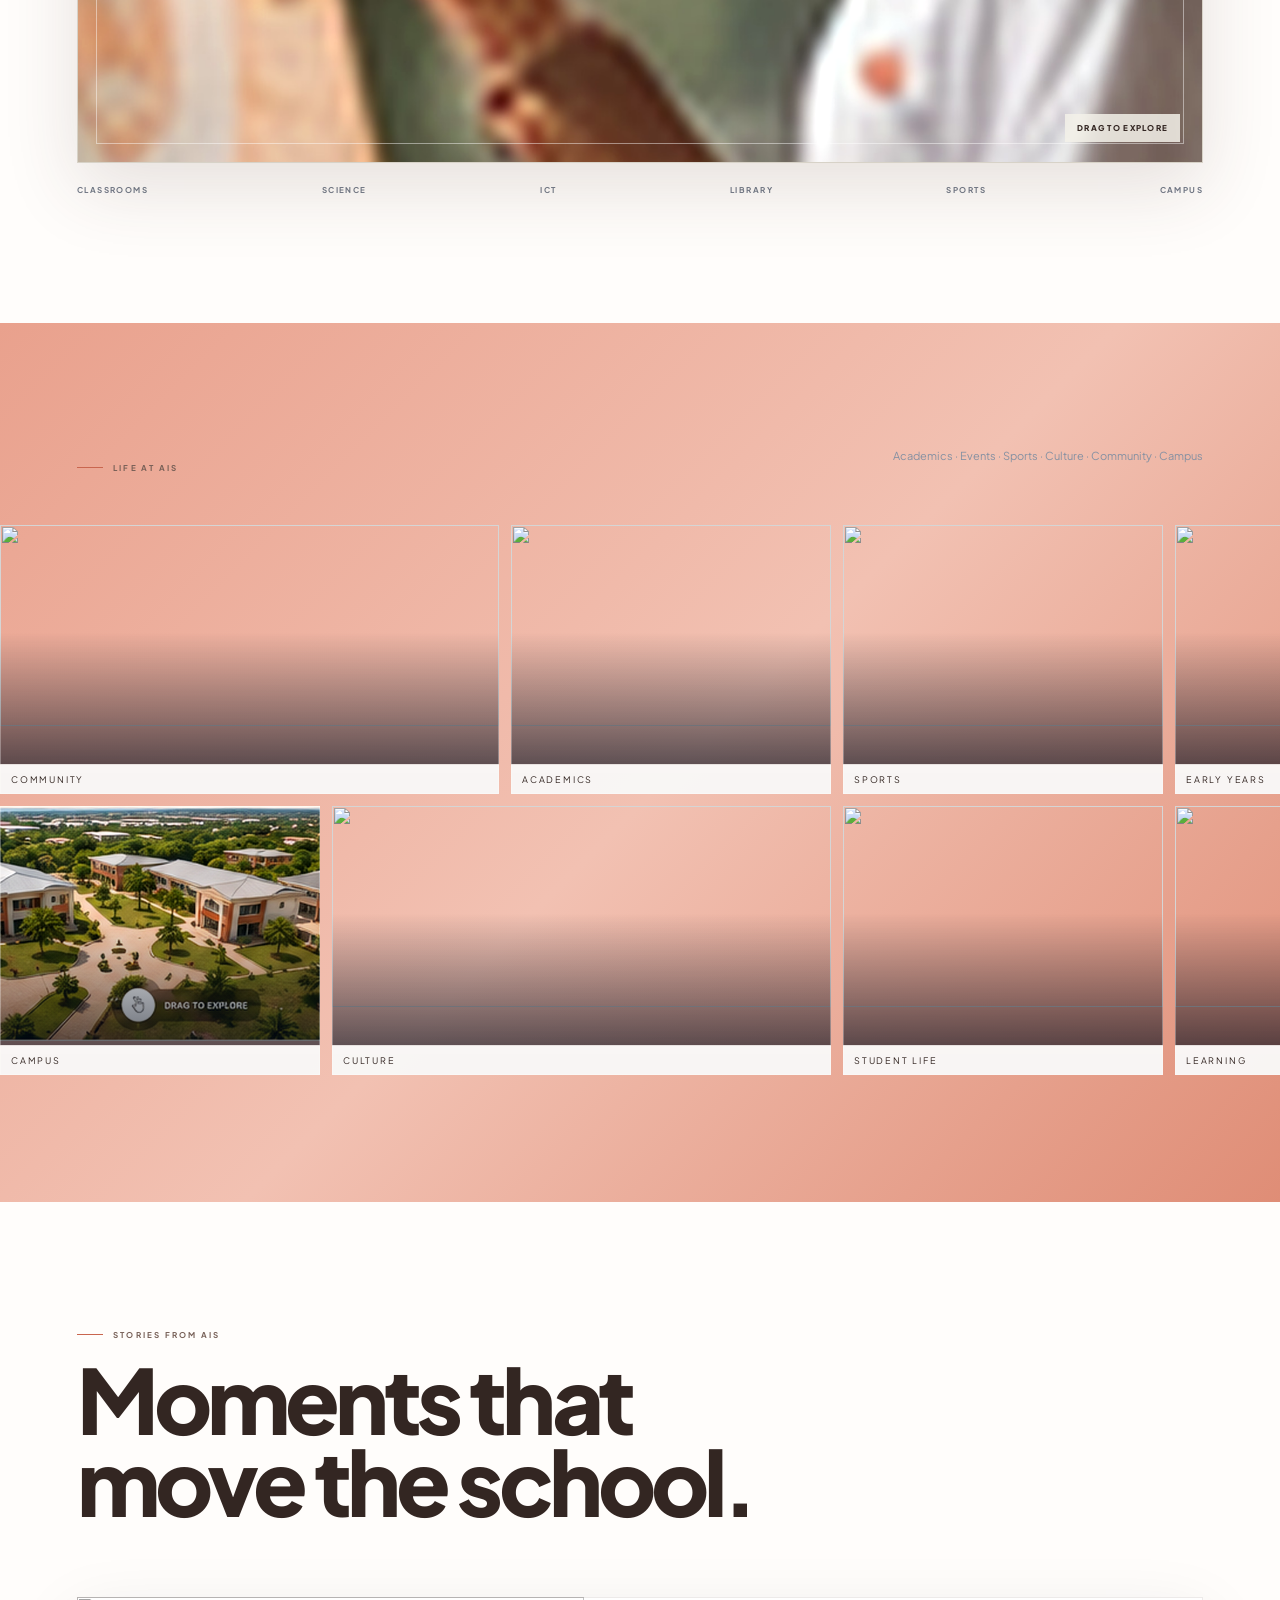
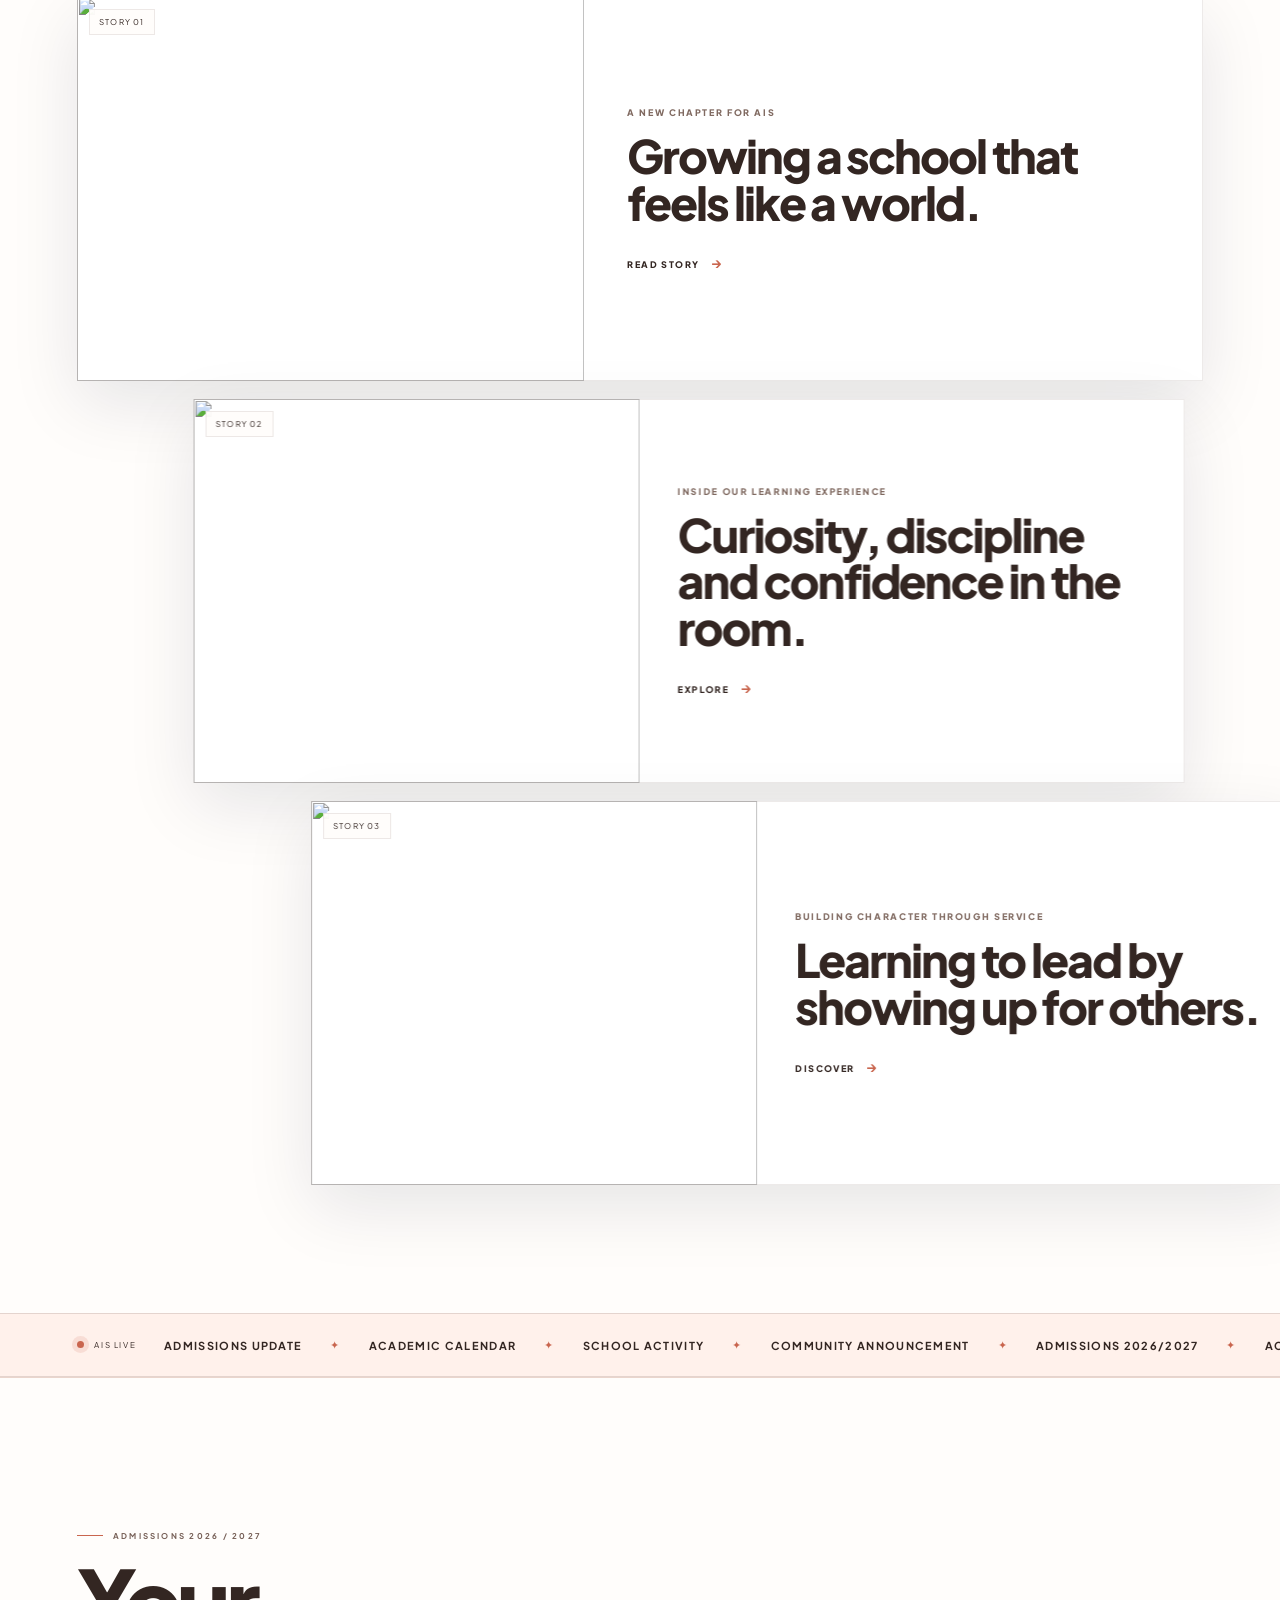
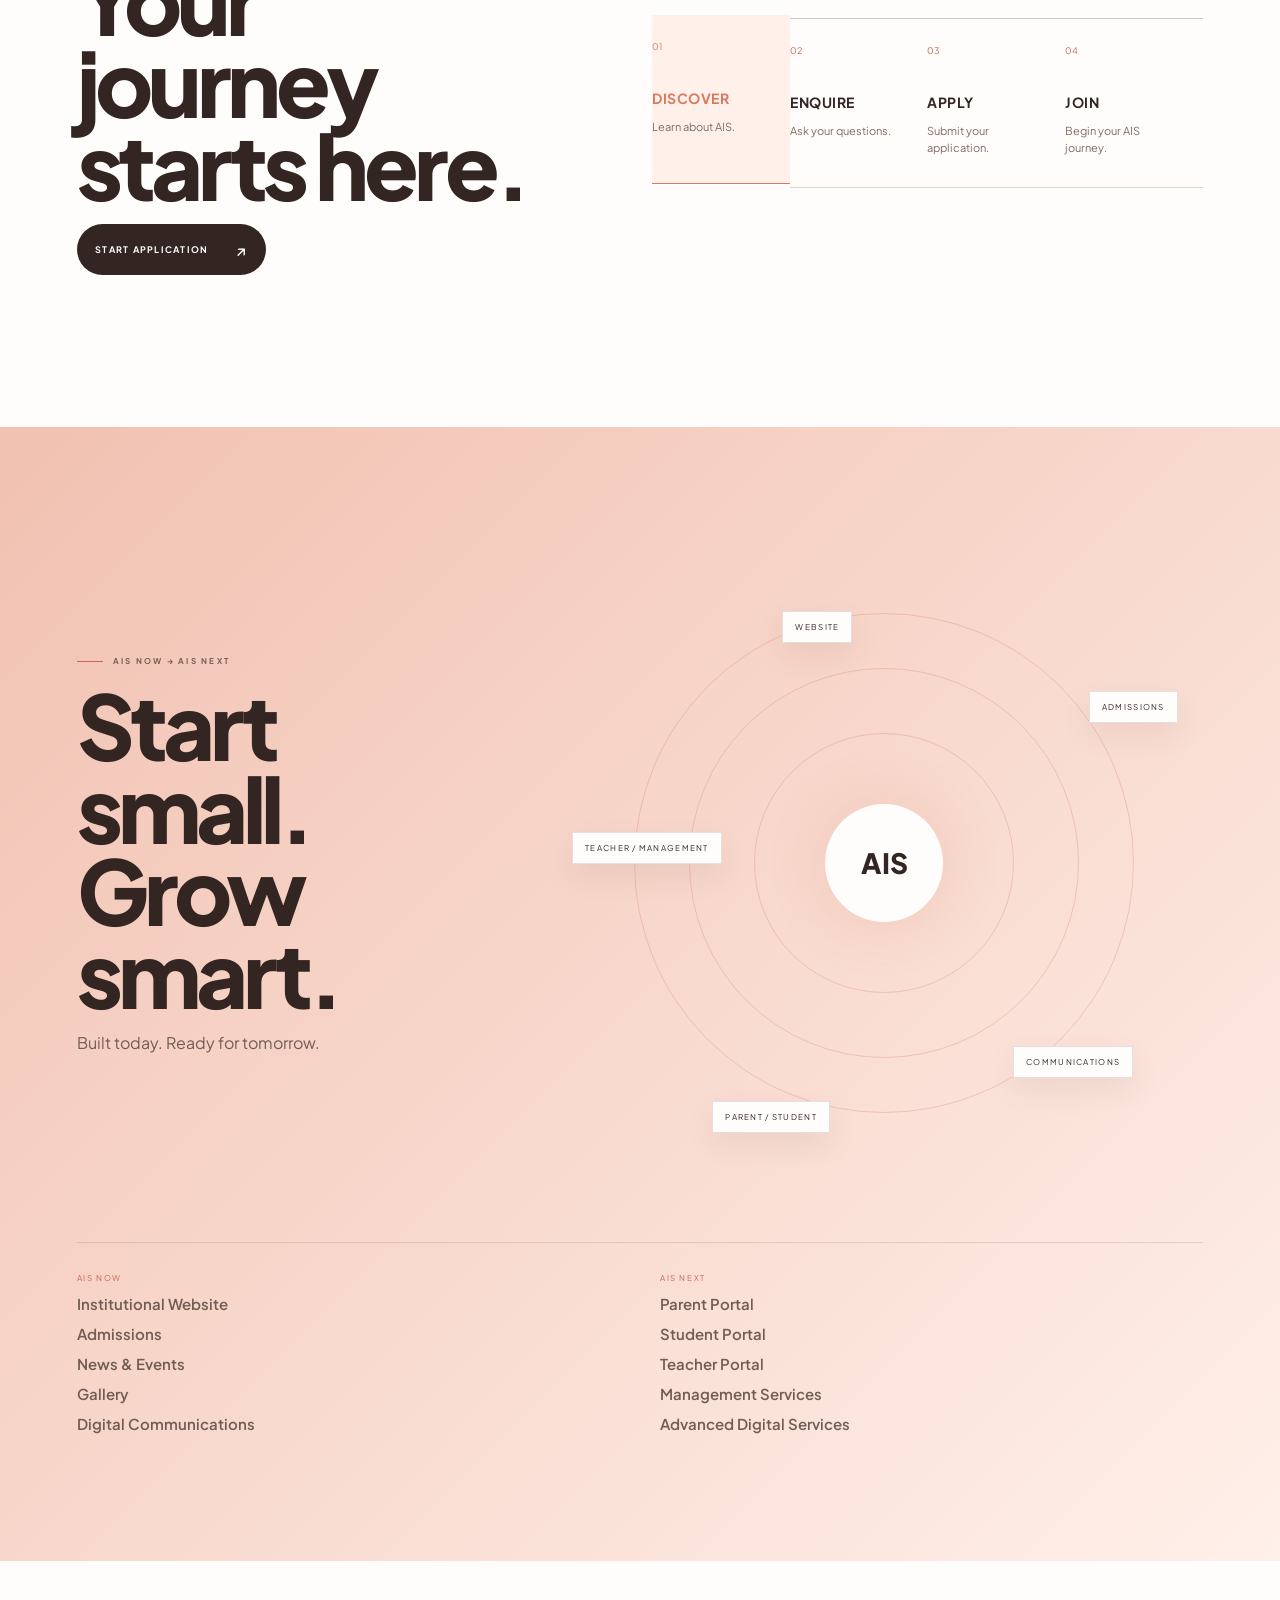
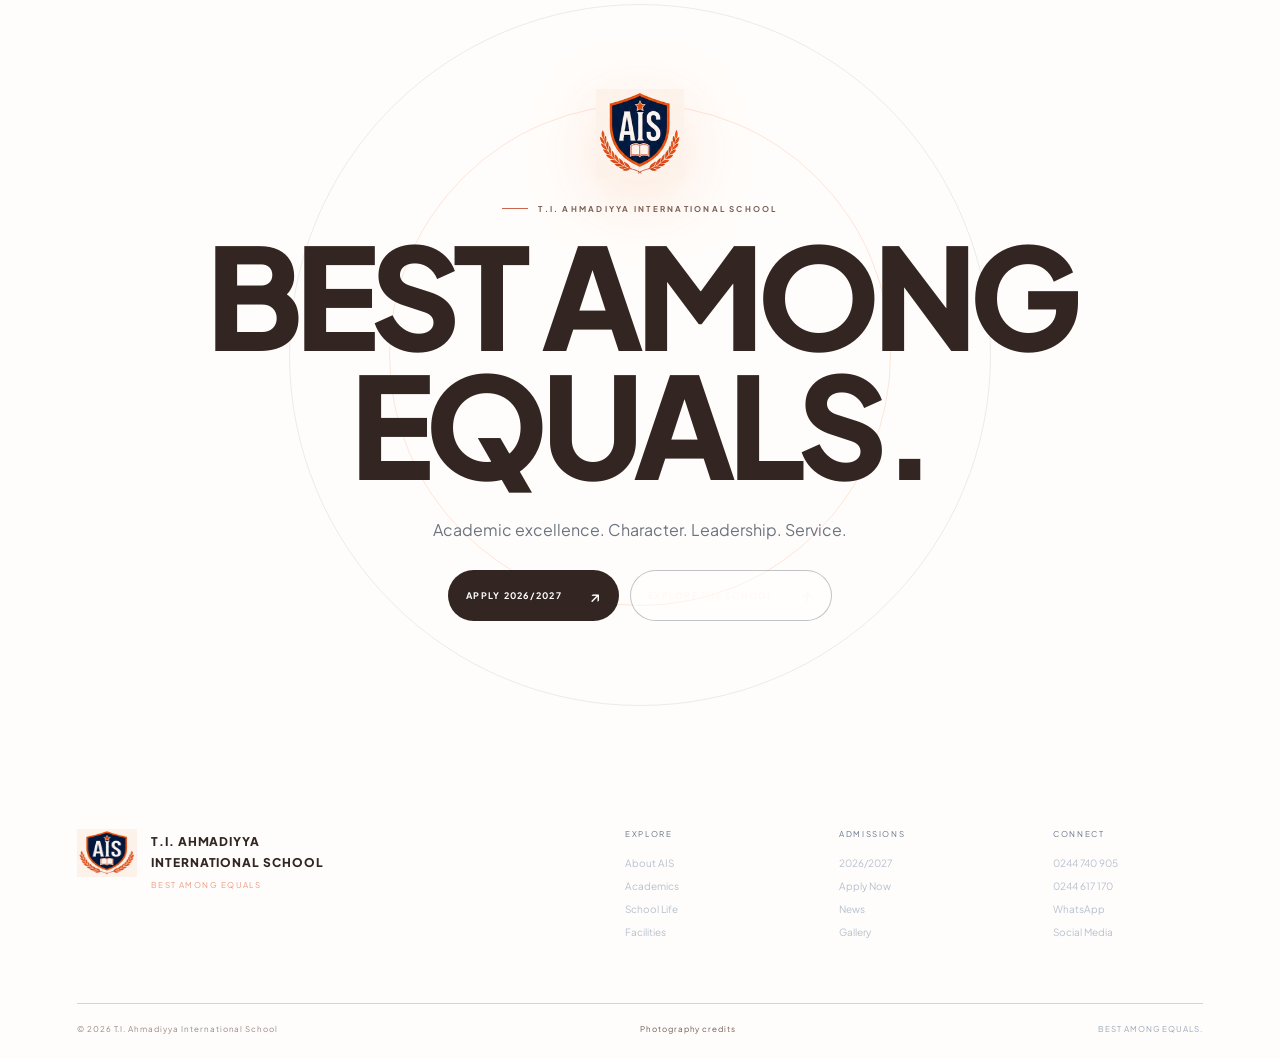
==== commit 324e5845: "Add files via upload" ====
--- a/index.html
+++ b/index.html
@@ -22,6 +22,7 @@
 <link rel="stylesheet" href="image-text-fix.css">
 <link rel="stylesheet" href="blue-black-master.css">
 <link rel="stylesheet" href="responsive-final.css">
+<link rel="stylesheet" href="nav-active-fix.css">
 </head>
 <body>
 <div id="loader" class="loader"><div class="loader-core"><img src="assets/ais-crest.png" alt="AIS crest"><div class="loader-name">T.I. AHMADIYYA INTERNATIONAL SCHOOL</div><div class="loader-line"><span></span></div><div class="loader-motto">BEST AMONG EQUALS</div></div></div>
--- a/nav-active-fix.css
+++ b/nav-active-fix.css
@@ -0,0 +1,9 @@
+/* AIS Motion — navigation active-state legibility fix */
+.nav-links a,
+.nav-links a:visited{color:#6d5d57!important;}
+.nav-links a:hover,
+.nav-links a.active,
+.nav-links a:focus-visible{color:#2f2623!important;opacity:1!important;}
+.nav-links a.active:after,
+.nav-links a:hover:after{background:#c45b43!important;width:100%;}
+.nav-links a:focus-visible{outline:2px solid rgba(196,91,67,.45);outline-offset:6px;border-radius:2px;}
